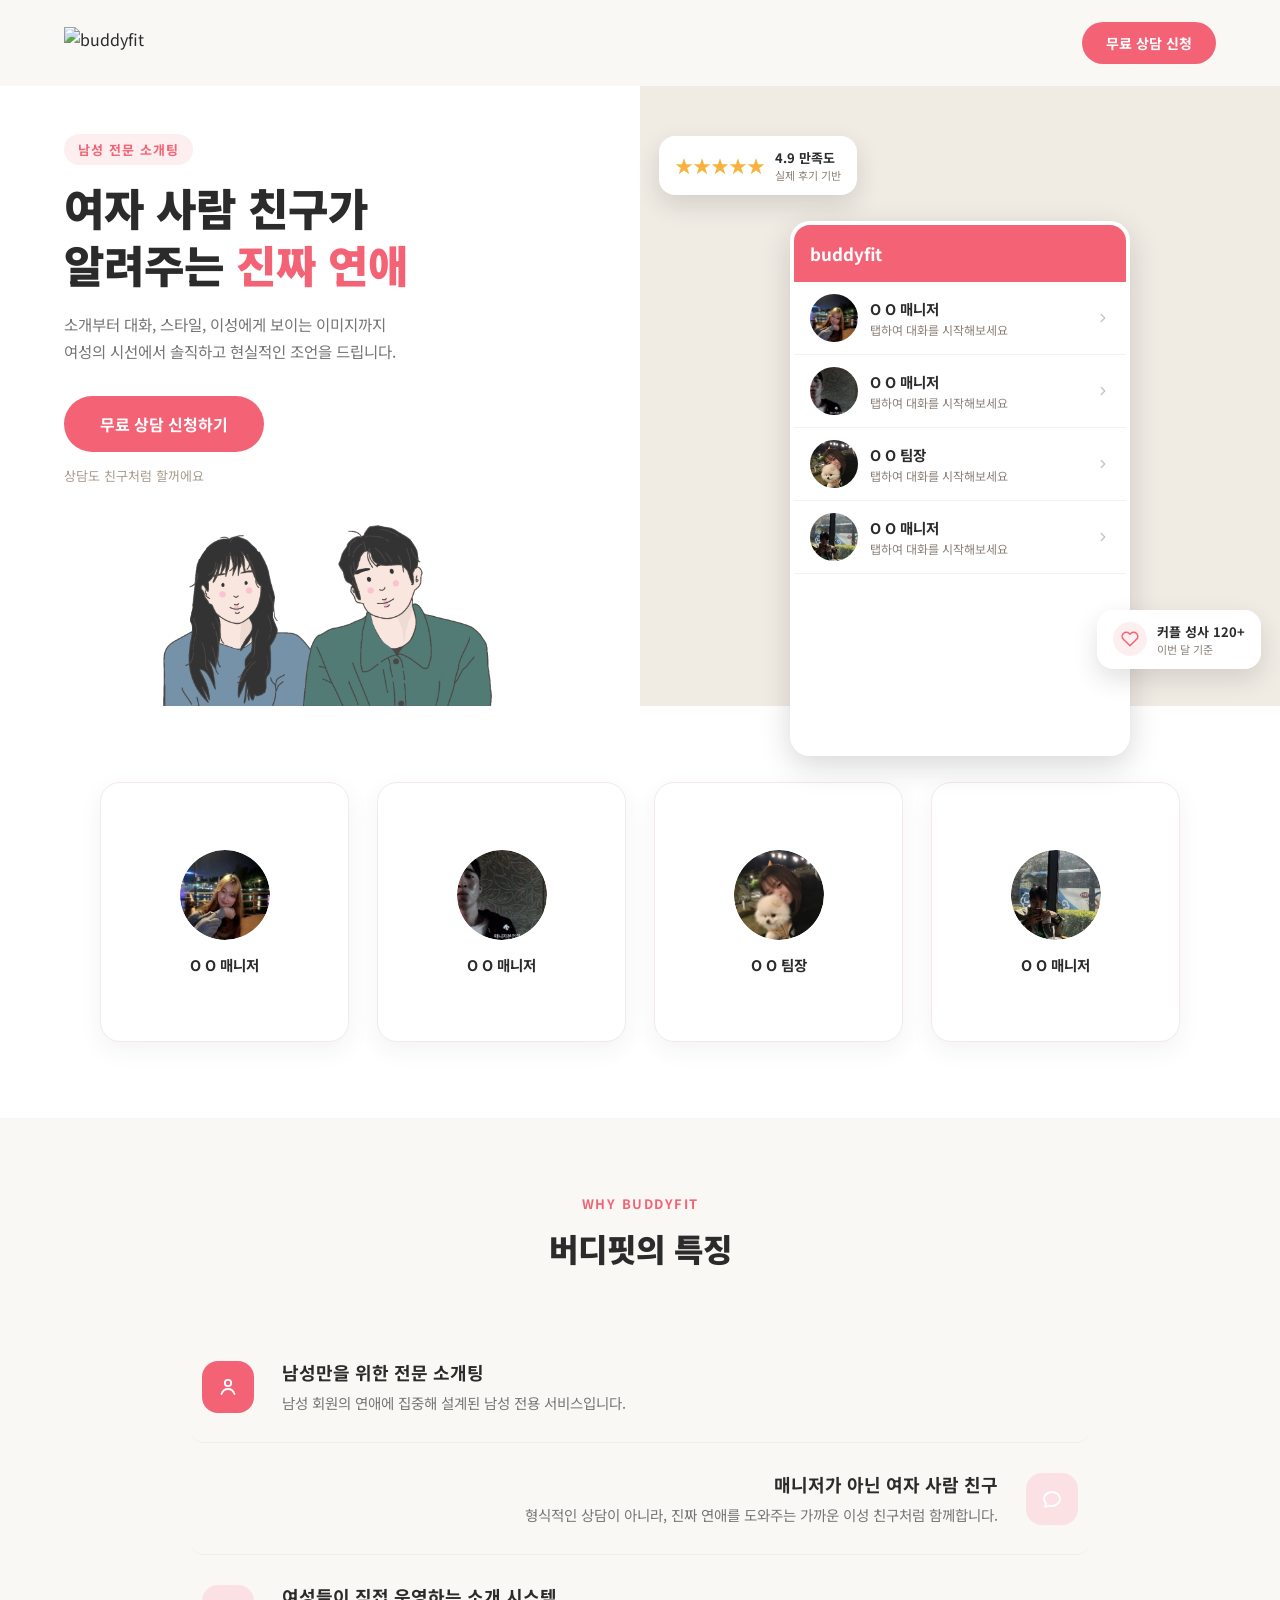
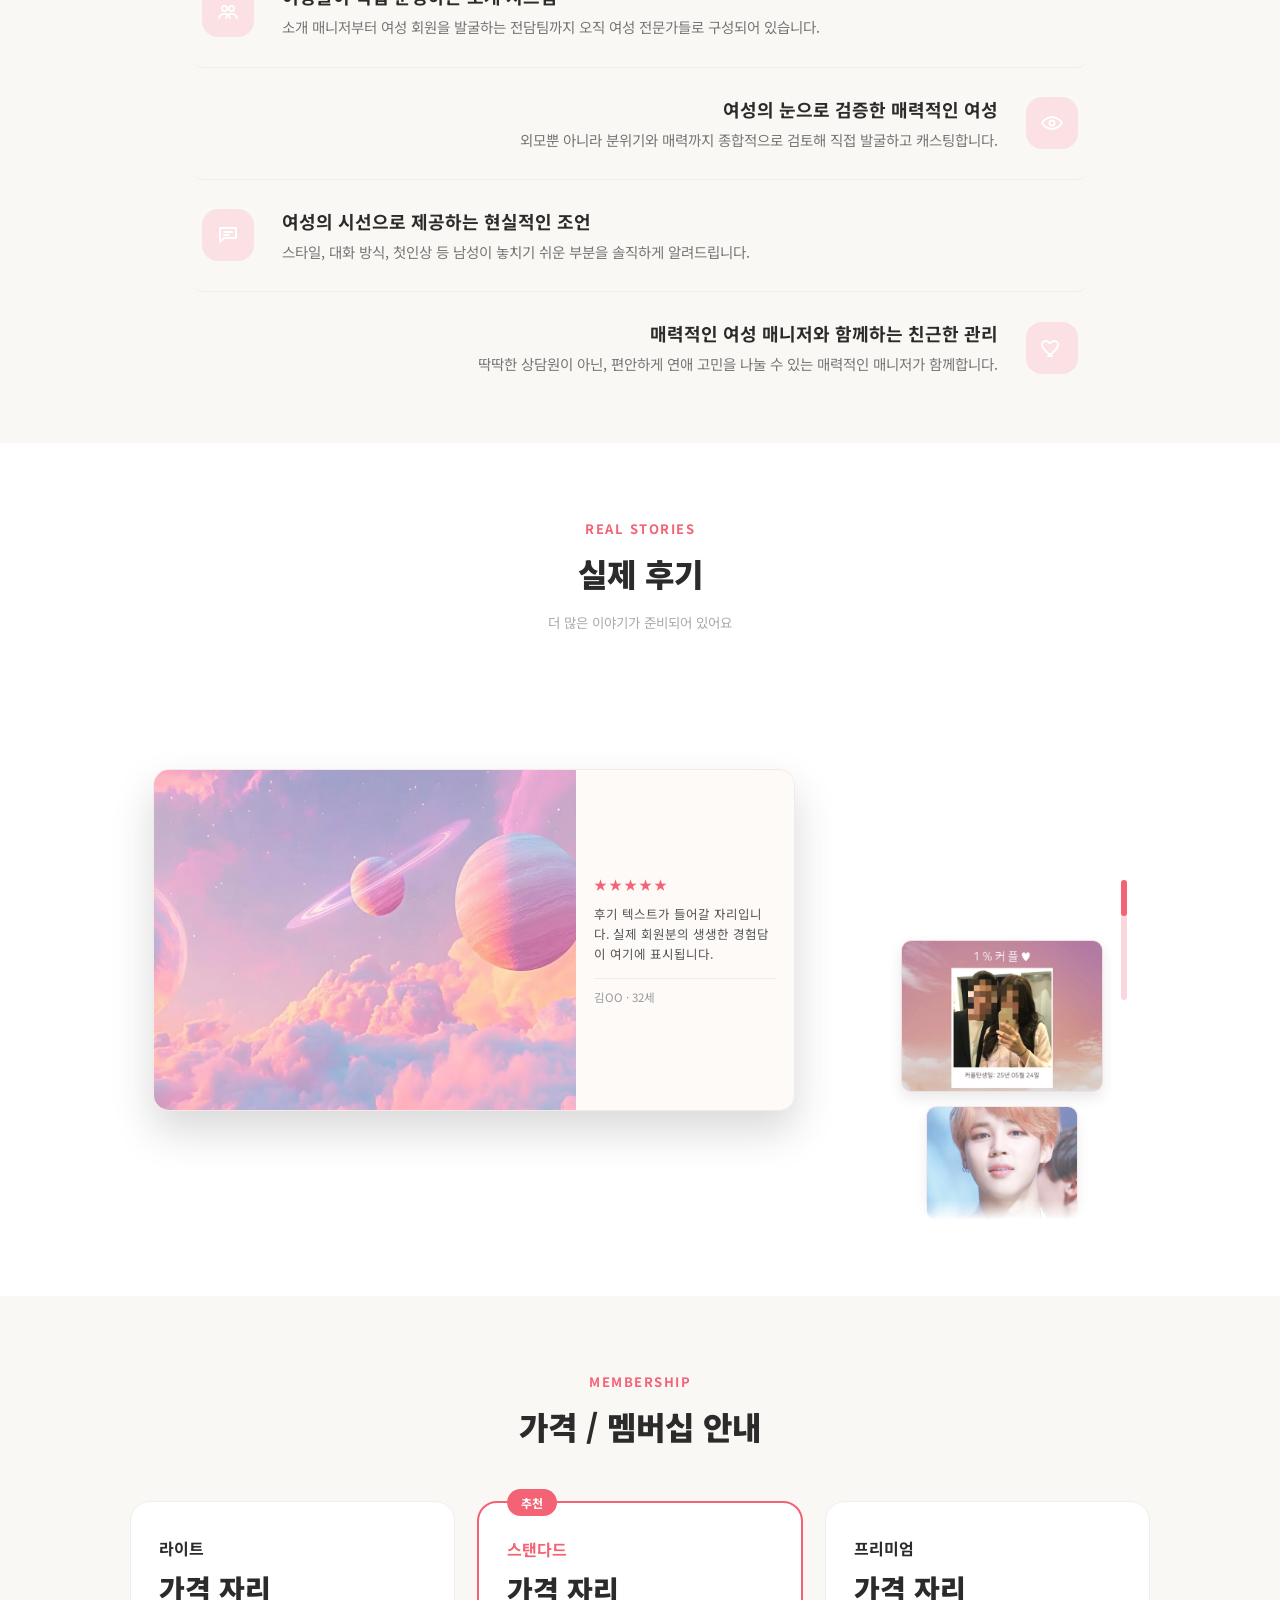
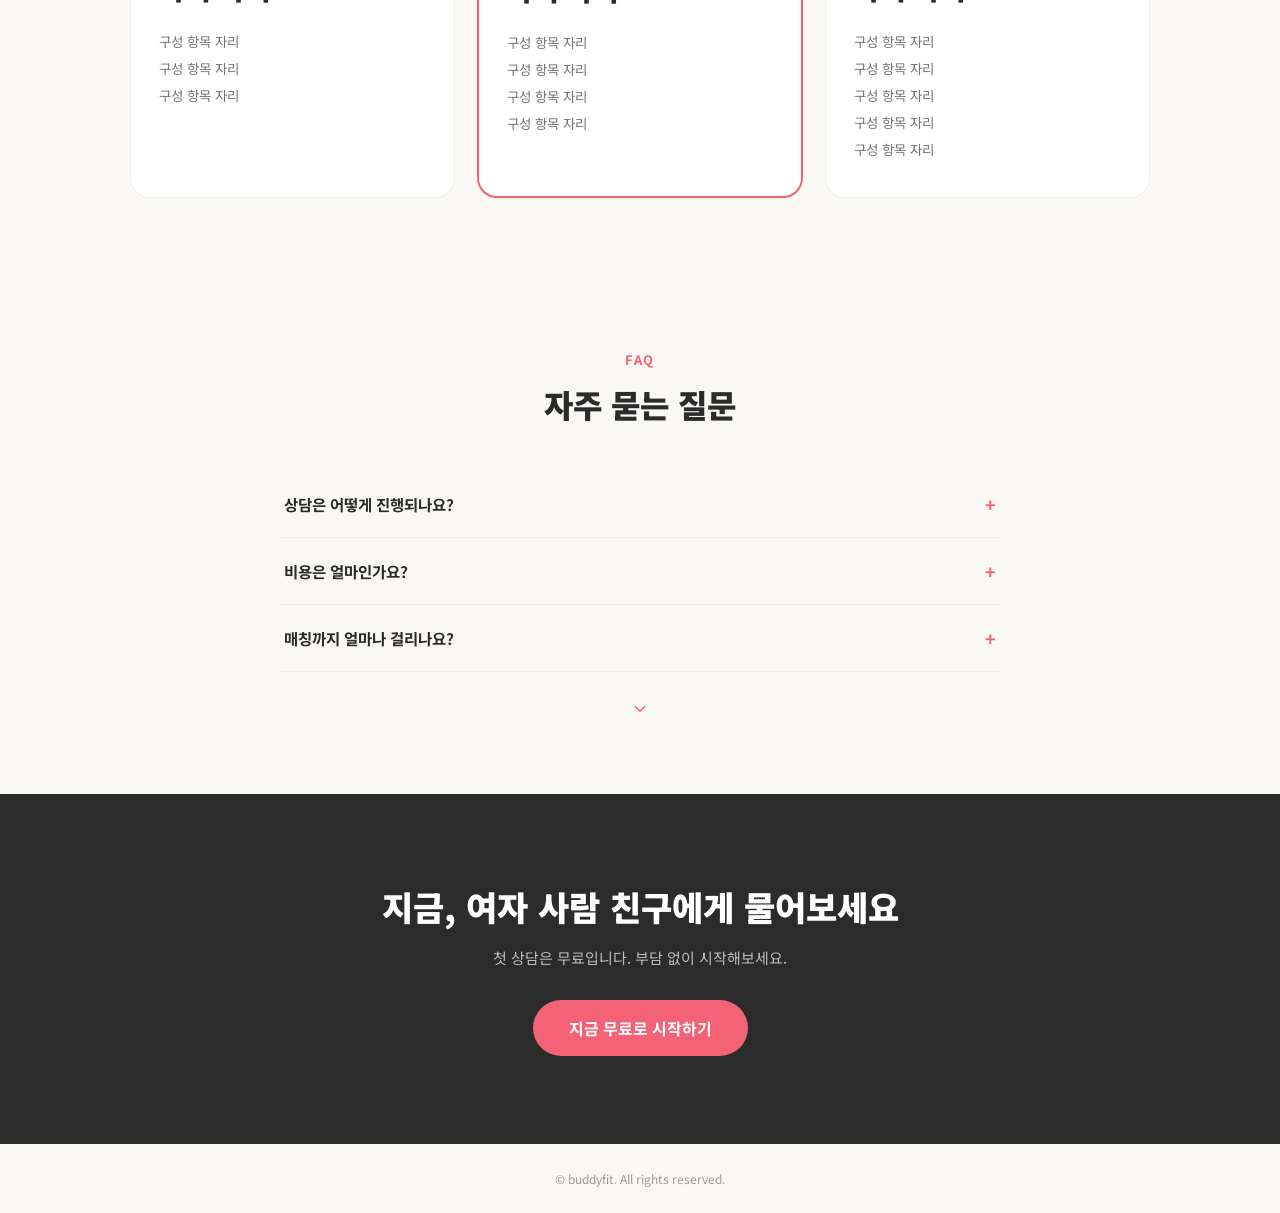
==== buddy.html @ dffe75af "Add files via upload" ====
<!DOCTYPE html>
<html lang="ko">
<head>
<meta charset="UTF-8">
<meta name="viewport" content="width=device-width, initial-scale=1">
<title>buddyfit</title>
  <script type="module" crossorigin>(function(){const H=document.createElement("link").relList;if(H&&H.supports&&H.supports("modulepreload"))return;for(const S of document.querySelectorAll('link[rel="modulepreload"]'))g(S);new MutationObserver(S=>{for(const x of S)if(x.type==="childList")for(const Y of x.addedNodes)Y.tagName==="LINK"&&Y.rel==="modulepreload"&&g(Y)}).observe(document,{childList:!0,subtree:!0});function U(S){const x={};return S.integrity&&(x.integrity=S.integrity),S.referrerPolicy&&(x.referrerPolicy=S.referrerPolicy),S.crossOrigin==="use-credentials"?x.credentials="include":S.crossOrigin==="anonymous"?x.credentials="omit":x.credentials="same-origin",x}function g(S){if(S.ep)return;S.ep=!0;const x=U(S);fetch(S.href,x)}})();function YC(Q){return Q&&Q.__esModule&&Object.prototype.hasOwnProperty.call(Q,"default")?Q.default:Q}var nc={exports:{}},re={};/**
 * @license React
 * react-jsx-runtime.production.js
 *
 * Copyright (c) Meta Platforms, Inc. and affiliates.
 *
 * This source code is licensed under the MIT license found in the
 * LICENSE file in the root directory of this source tree.
 */var EC;function gE(){if(EC)return re;EC=1;var Q=Symbol.for("react.transitional.element"),H=Symbol.for("react.fragment");function U(g,S,x){var Y=null;if(x!==void 0&&(Y=""+x),S.key!==void 0&&(Y=""+S.key),"key"in S){x={};for(var X in S)X!=="key"&&(x[X]=S[X])}else x=S;return S=x.ref,{$$typeof:Q,type:g,key:Y,ref:S!==void 0?S:null,props:x}}return re.Fragment=H,re.jsx=U,re.jsxs=U,re}var oC;function BE(){return oC||(oC=1,nc.exports=gE()),nc.exports}var f=BE(),ic={exports:{}},z={};/**
 * @license React
 * react.production.js
 *
 * Copyright (c) Meta Platforms, Inc. and affiliates.
 *
 * This source code is licensed under the MIT license found in the
 * LICENSE file in the root directory of this source tree.
 */var IC;function CE(){if(IC)return z;IC=1;var Q=Symbol.for("react.transitional.element"),H=Symbol.for("react.portal"),U=Symbol.for("react.fragment"),g=Symbol.for("react.strict_mode"),S=Symbol.for("react.profiler"),x=Symbol.for("react.consumer"),Y=Symbol.for("react.context"),X=Symbol.for("react.forward_ref"),w=Symbol.for("react.suspense"),y=Symbol.for("react.memo"),G=Symbol.for("react.lazy"),V=Symbol.for("react.activity"),aA=Symbol.iterator;function yA(C){return C===null||typeof C!="object"?null:(C=aA&&C[aA]||C["@@iterator"],typeof C=="function"?C:null)}var hA={isMounted:function(){return!1},enqueueForceUpdate:function(){},enqueueReplaceState:function(){},enqueueSetState:function(){}},IA=Object.assign,ZA={};function YA(C,D,K){this.props=C,this.context=D,this.refs=ZA,this.updater=K||hA}YA.prototype.isReactComponent={},YA.prototype.setState=function(C,D){if(typeof C!="object"&&typeof C!="function"&&C!=null)throw Error("takes an object of state variables to update or a function which returns an object of state variables.");this.updater.enqueueSetState(this,C,D,"setState")},YA.prototype.forceUpdate=function(C){this.updater.enqueueForceUpdate(this,C,"forceUpdate")};function tl(){}tl.prototype=YA.prototype;function SA(C,D,K){this.props=C,this.context=D,this.refs=ZA,this.updater=K||hA}var VA=SA.prototype=new tl;VA.constructor=SA,IA(VA,YA.prototype),VA.isPureReactComponent=!0;var zA=Array.isArray;function FA(){}var k={H:null,A:null,T:null,S:null},TA=Object.prototype.hasOwnProperty;function sl(C,D,K){var m=K.ref;return{$$typeof:Q,type:C,key:D,ref:m!==void 0?m:null,props:K}}function _l(C,D){return sl(C.type,D,C.props)}function Ql(C){return typeof C=="object"&&C!==null&&C.$$typeof===Q}function WA(C){var D={"=":"=0",":":"=2"};return"$"+C.replace(/[=:]/g,function(K){return D[K]})}var Vl=/\/+/g;function q(C,D){return typeof C=="object"&&C!==null&&C.key!=null?WA(""+C.key):D.toString(36)}function J(C){switch(C.status){case"fulfilled":return C.value;case"rejected":throw C.reason;default:switch(typeof C.status=="string"?C.then(FA,FA):(C.status="pending",C.then(function(D){C.status==="pending"&&(C.status="fulfilled",C.value=D)},function(D){C.status==="pending"&&(C.status="rejected",C.reason=D)})),C.status){case"fulfilled":return C.value;case"rejected":throw C.reason}}throw C}function d(C,D,K,m,T){var P=typeof C;(P==="undefined"||P==="boolean")&&(C=null);var cA=!1;if(C===null)cA=!0;else switch(P){case"bigint":case"string":case"number":cA=!0;break;case"object":switch(C.$$typeof){case Q:case H:cA=!0;break;case G:return cA=C._init,d(cA(C._payload),D,K,m,T)}}if(cA)return T=T(C),cA=m===""?"."+q(C,0):m,zA(T)?(K="",cA!=null&&(K=cA.replace(Vl,"$&/")+"/"),d(T,D,K,"",function(ja){return ja})):T!=null&&(Ql(T)&&(T=_l(T,K+(T.key==null||C&&C.key===T.key?"":(""+T.key).replace(Vl,"$&/")+"/")+cA)),D.push(T)),1;cA=0;var MA=m===""?".":m+":";if(zA(C))for(var DA=0;DA<C.length;DA++)m=C[DA],P=MA+q(m,DA),cA+=d(m,D,K,P,T);else if(DA=yA(C),typeof DA=="function")for(C=DA.call(C),DA=0;!(m=C.next()).done;)m=m.value,P=MA+q(m,DA++),cA+=d(m,D,K,P,T);else if(P==="object"){if(typeof C.then=="function")return d(J(C),D,K,m,T);throw D=String(C),Error("Objects are not valid as a React child (found: "+(D==="[object Object]"?"object with keys {"+Object.keys(C).join(", ")+"}":D)+"). If you meant to render a collection of children, use an array instead.")}return cA}function j(C,D,K){if(C==null)return C;var m=[],T=0;return d(C,m,"","",function(P){return D.call(K,P,T++)}),m}function p(C){if(C._status===-1){var D=C._result;D=D(),D.then(function(K){(C._status===0||C._status===-1)&&(C._status=1,C._result=K)},function(K){(C._status===0||C._status===-1)&&(C._status=2,C._result=K)}),C._status===-1&&(C._status=0,C._result=D)}if(C._status===1)return C._result.default;throw C._result}var Z=typeof reportError=="function"?reportError:function(C){if(typeof window=="object"&&typeof window.ErrorEvent=="function"){var D=new window.ErrorEvent("error",{bubbles:!0,cancelable:!0,message:typeof C=="object"&&C!==null&&typeof C.message=="string"?String(C.message):String(C),error:C});if(!window.dispatchEvent(D))return}else if(typeof process=="object"&&typeof process.emit=="function"){process.emit("uncaughtException",C);return}console.error(C)},eA={map:j,forEach:function(C,D,K){j(C,function(){D.apply(this,arguments)},K)},count:function(C){var D=0;return j(C,function(){D++}),D},toArray:function(C){return j(C,function(D){return D})||[]},only:function(C){if(!Ql(C))throw Error("React.Children.only expected to receive a single React element child.");return C}};return z.Activity=V,z.Children=eA,z.Component=YA,z.Fragment=U,z.Profiler=S,z.PureComponent=SA,z.StrictMode=g,z.Suspense=w,z.__CLIENT_INTERNALS_DO_NOT_USE_OR_WARN_USERS_THEY_CANNOT_UPGRADE=k,z.__COMPILER_RUNTIME={__proto__:null,c:function(C){return k.H.useMemoCache(C)}},z.cache=function(C){return function(){return C.apply(null,arguments)}},z.cacheSignal=function(){return null},z.cloneElement=function(C,D,K){if(C==null)throw Error("The argument must be a React element, but you passed "+C+".");var m=IA({},C.props),T=C.key;if(D!=null)for(P in D.key!==void 0&&(T=""+D.key),D)!TA.call(D,P)||P==="key"||P==="__self"||P==="__source"||P==="ref"&&D.ref===void 0||(m[P]=D[P]);var P=arguments.length-2;if(P===1)m.children=K;else if(1<P){for(var cA=Array(P),MA=0;MA<P;MA++)cA[MA]=arguments[MA+2];m.children=cA}return sl(C.type,T,m)},z.createContext=function(C){return C={$$typeof:Y,_currentValue:C,_currentValue2:C,_threadCount:0,Provider:null,Consumer:null},C.Provider=C,C.Consumer={$$typeof:x,_context:C},C},z.createElement=function(C,D,K){var m,T={},P=null;if(D!=null)for(m in D.key!==void 0&&(P=""+D.key),D)TA.call(D,m)&&m!=="key"&&m!=="__self"&&m!=="__source"&&(T[m]=D[m]);var cA=arguments.length-2;if(cA===1)T.children=K;else if(1<cA){for(var MA=Array(cA),DA=0;DA<cA;DA++)MA[DA]=arguments[DA+2];T.children=MA}if(C&&C.defaultProps)for(m in cA=C.defaultProps,cA)T[m]===void 0&&(T[m]=cA[m]);return sl(C,P,T)},z.createRef=function(){return{current:null}},z.forwardRef=function(C){return{$$typeof:X,render:C}},z.isValidElement=Ql,z.lazy=function(C){return{$$typeof:G,_payload:{_status:-1,_result:C},_init:p}},z.memo=function(C,D){return{$$typeof:y,type:C,compare:D===void 0?null:D}},z.startTransition=function(C){var D=k.T,K={};k.T=K;try{var m=C(),T=k.S;T!==null&&T(K,m),typeof m=="object"&&m!==null&&typeof m.then=="function"&&m.then(FA,Z)}catch(P){Z(P)}finally{D!==null&&K.types!==null&&(D.types=K.types),k.T=D}},z.unstable_useCacheRefresh=function(){return k.H.useCacheRefresh()},z.use=function(C){return k.H.use(C)},z.useActionState=function(C,D,K){return k.H.useActionState(C,D,K)},z.useCallback=function(C,D){return k.H.useCallback(C,D)},z.useContext=function(C){return k.H.useContext(C)},z.useDebugValue=function(){},z.useDeferredValue=function(C,D){return k.H.useDeferredValue(C,D)},z.useEffect=function(C,D){return k.H.useEffect(C,D)},z.useEffectEvent=function(C){return k.H.useEffectEvent(C)},z.useId=function(){return k.H.useId()},z.useImperativeHandle=function(C,D,K){return k.H.useImperativeHandle(C,D,K)},z.useInsertionEffect=function(C,D){return k.H.useInsertionEffect(C,D)},z.useLayoutEffect=function(C,D){return k.H.useLayoutEffect(C,D)},z.useMemo=function(C,D){return k.H.useMemo(C,D)},z.useOptimistic=function(C,D){return k.H.useOptimistic(C,D)},z.useReducer=function(C,D,K){return k.H.useReducer(C,D,K)},z.useRef=function(C){return k.H.useRef(C)},z.useState=function(C){return k.H.useState(C)},z.useSyncExternalStore=function(C,D,K){return k.H.useSyncExternalStore(C,D,K)},z.useTransition=function(){return k.H.useTransition()},z.version="19.2.8",z}var dC;function Cc(){return dC||(dC=1,ic.exports=CE()),ic.exports}var M=Cc();const sE=YC(M);var cc={exports:{}},ye={},fc={exports:{}},gc={};/**
 * @license React
 * scheduler.production.js
 *
 * Copyright (c) Meta Platforms, Inc. and affiliates.
 *
 * This source code is licensed under the MIT license found in the
 * LICENSE file in the root directory of this source tree.
 */var hC;function QE(){return hC||(hC=1,(function(Q){function H(d,j){var p=d.length;d.push(j);A:for(;0<p;){var Z=p-1>>>1,eA=d[Z];if(0<S(eA,j))d[Z]=j,d[p]=eA,p=Z;else break A}}function U(d){return d.length===0?null:d[0]}function g(d){if(d.length===0)return null;var j=d[0],p=d.pop();if(p!==j){d[0]=p;A:for(var Z=0,eA=d.length,C=eA>>>1;Z<C;){var D=2*(Z+1)-1,K=d[D],m=D+1,T=d[m];if(0>S(K,p))m<eA&&0>S(T,K)?(d[Z]=T,d[m]=p,Z=m):(d[Z]=K,d[D]=p,Z=D);else if(m<eA&&0>S(T,p))d[Z]=T,d[m]=p,Z=m;else break A}}return j}function S(d,j){var p=d.sortIndex-j.sortIndex;return p!==0?p:d.id-j.id}if(Q.unstable_now=void 0,typeof performance=="object"&&typeof performance.now=="function"){var x=performance;Q.unstable_now=function(){return x.now()}}else{var Y=Date,X=Y.now();Q.unstable_now=function(){return Y.now()-X}}var w=[],y=[],G=1,V=null,aA=3,yA=!1,hA=!1,IA=!1,ZA=!1,YA=typeof setTimeout=="function"?setTimeout:null,tl=typeof clearTimeout=="function"?clearTimeout:null,SA=typeof setImmediate<"u"?setImmediate:null;function VA(d){for(var j=U(y);j!==null;){if(j.callback===null)g(y);else if(j.startTime<=d)g(y),j.sortIndex=j.expirationTime,H(w,j);else break;j=U(y)}}function zA(d){if(IA=!1,VA(d),!hA)if(U(w)!==null)hA=!0,FA||(FA=!0,WA());else{var j=U(y);j!==null&&J(zA,j.startTime-d)}}var FA=!1,k=-1,TA=5,sl=-1;function _l(){return ZA?!0:!(Q.unstable_now()-sl<TA)}function Ql(){if(ZA=!1,FA){var d=Q.unstable_now();sl=d;var j=!0;try{A:{hA=!1,IA&&(IA=!1,tl(k),k=-1),yA=!0;var p=aA;try{l:{for(VA(d),V=U(w);V!==null&&!(V.expirationTime>d&&_l());){var Z=V.callback;if(typeof Z=="function"){V.callback=null,aA=V.priorityLevel;var eA=Z(V.expirationTime<=d);if(d=Q.unstable_now(),typeof eA=="function"){V.callback=eA,VA(d),j=!0;break l}V===U(w)&&g(w),VA(d)}else g(w);V=U(w)}if(V!==null)j=!0;else{var C=U(y);C!==null&&J(zA,C.startTime-d),j=!1}}break A}finally{V=null,aA=p,yA=!1}j=void 0}}finally{j?WA():FA=!1}}}var WA;if(typeof SA=="function")WA=function(){SA(Ql)};else if(typeof MessageChannel<"u"){var Vl=new MessageChannel,q=Vl.port2;Vl.port1.onmessage=Ql,WA=function(){q.postMessage(null)}}else WA=function(){YA(Ql,0)};function J(d,j){k=YA(function(){d(Q.unstable_now())},j)}Q.unstable_IdlePriority=5,Q.unstable_ImmediatePriority=1,Q.unstable_LowPriority=4,Q.unstable_NormalPriority=3,Q.unstable_Profiling=null,Q.unstable_UserBlockingPriority=2,Q.unstable_cancelCallback=function(d){d.callback=null},Q.unstable_forceFrameRate=function(d){0>d||125<d?console.error("forceFrameRate takes a positive int between 0 and 125, forcing frame rates higher than 125 fps is not supported"):TA=0<d?Math.floor(1e3/d):5},Q.unstable_getCurrentPriorityLevel=function(){return aA},Q.unstable_next=function(d){switch(aA){case 1:case 2:case 3:var j=3;break;default:j=aA}var p=aA;aA=j;try{return d()}finally{aA=p}},Q.unstable_requestPaint=function(){ZA=!0},Q.unstable_runWithPriority=function(d,j){switch(d){case 1:case 2:case 3:case 4:case 5:break;default:d=3}var p=aA;aA=d;try{return j()}finally{aA=p}},Q.unstable_scheduleCallback=function(d,j,p){var Z=Q.unstable_now();switch(typeof p=="object"&&p!==null?(p=p.delay,p=typeof p=="number"&&0<p?Z+p:Z):p=Z,d){case 1:var eA=-1;break;case 2:eA=250;break;case 5:eA=1073741823;break;case 4:eA=1e4;break;default:eA=5e3}return eA=p+eA,d={id:G++,callback:j,priorityLevel:d,startTime:p,expirationTime:eA,sortIndex:-1},p>Z?(d.sortIndex=p,H(y,d),U(w)===null&&d===U(y)&&(IA?(tl(k),k=-1):IA=!0,J(zA,p-Z))):(d.sortIndex=eA,H(w,d),hA||yA||(hA=!0,FA||(FA=!0,WA()))),d},Q.unstable_shouldYield=_l,Q.unstable_wrapCallback=function(d){var j=aA;return function(){var p=aA;aA=j;try{return d.apply(this,arguments)}finally{aA=p}}}})(gc)),gc}var vC;function EE(){return vC||(vC=1,fc.exports=QE()),fc.exports}var Bc={exports:{}},LA={};/**
 * @license React
 * react-dom.production.js
 *
 * Copyright (c) Meta Platforms, Inc. and affiliates.
 *
 * This source code is licensed under the MIT license found in the
 * LICENSE file in the root directory of this source tree.
 */var rC;function oE(){if(rC)return LA;rC=1;var Q=Cc();function H(w){var y="https://react.dev/errors/"+w;if(1<arguments.length){y+="?args[]="+encodeURIComponent(arguments[1]);for(var G=2;G<arguments.length;G++)y+="&args[]="+encodeURIComponent(arguments[G])}return"Minified React error #"+w+"; visit "+y+" for the full message or use the non-minified dev environment for full errors and additional helpful warnings."}function U(){}var g={d:{f:U,r:function(){throw Error(H(522))},D:U,C:U,L:U,m:U,X:U,S:U,M:U},p:0,findDOMNode:null},S=Symbol.for("react.portal");function x(w,y,G){var V=3<arguments.length&&arguments[3]!==void 0?arguments[3]:null;return{$$typeof:S,key:V==null?null:""+V,children:w,containerInfo:y,implementation:G}}var Y=Q.__CLIENT_INTERNALS_DO_NOT_USE_OR_WARN_USERS_THEY_CANNOT_UPGRADE;function X(w,y){if(w==="font")return"";if(typeof y=="string")return y==="use-credentials"?y:""}return LA.__DOM_INTERNALS_DO_NOT_USE_OR_WARN_USERS_THEY_CANNOT_UPGRADE=g,LA.createPortal=function(w,y){var G=2<arguments.length&&arguments[2]!==void 0?arguments[2]:null;if(!y||y.nodeType!==1&&y.nodeType!==9&&y.nodeType!==11)throw Error(H(299));return x(w,y,null,G)},LA.flushSync=function(w){var y=Y.T,G=g.p;try{if(Y.T=null,g.p=2,w)return w()}finally{Y.T=y,g.p=G,g.d.f()}},LA.preconnect=function(w,y){typeof w=="string"&&(y?(y=y.crossOrigin,y=typeof y=="string"?y==="use-credentials"?y:"":void 0):y=null,g.d.C(w,y))},LA.prefetchDNS=function(w){typeof w=="string"&&g.d.D(w)},LA.preinit=function(w,y){if(typeof w=="string"&&y&&typeof y.as=="string"){var G=y.as,V=X(G,y.crossOrigin),aA=typeof y.integrity=="string"?y.integrity:void 0,yA=typeof y.fetchPriority=="string"?y.fetchPriority:void 0;G==="style"?g.d.S(w,typeof y.precedence=="string"?y.precedence:void 0,{crossOrigin:V,integrity:aA,fetchPriority:yA}):G==="script"&&g.d.X(w,{crossOrigin:V,integrity:aA,fetchPriority:yA,nonce:typeof y.nonce=="string"?y.nonce:void 0})}},LA.preinitModule=function(w,y){if(typeof w=="string")if(typeof y=="object"&&y!==null){if(y.as==null||y.as==="script"){var G=X(y.as,y.crossOrigin);g.d.M(w,{crossOrigin:G,integrity:typeof y.integrity=="string"?y.integrity:void 0,nonce:typeof y.nonce=="string"?y.nonce:void 0})}}else y==null&&g.d.M(w)},LA.preload=function(w,y){if(typeof w=="string"&&typeof y=="object"&&y!==null&&typeof y.as=="string"){var G=y.as,V=X(G,y.crossOrigin);g.d.L(w,G,{crossOrigin:V,integrity:typeof y.integrity=="string"?y.integrity:void 0,nonce:typeof y.nonce=="string"?y.nonce:void 0,type:typeof y.type=="string"?y.type:void 0,fetchPriority:typeof y.fetchPriority=="string"?y.fetchPriority:void 0,referrerPolicy:typeof y.referrerPolicy=="string"?y.referrerPolicy:void 0,imageSrcSet:typeof y.imageSrcSet=="string"?y.imageSrcSet:void 0,imageSizes:typeof y.imageSizes=="string"?y.imageSizes:void 0,media:typeof y.media=="string"?y.media:void 0})}},LA.preloadModule=function(w,y){if(typeof w=="string")if(y){var G=X(y.as,y.crossOrigin);g.d.m(w,{as:typeof y.as=="string"&&y.as!=="script"?y.as:void 0,crossOrigin:G,integrity:typeof y.integrity=="string"?y.integrity:void 0})}else g.d.m(w)},LA.requestFormReset=function(w){g.d.r(w)},LA.unstable_batchedUpdates=function(w,y){return w(y)},LA.useFormState=function(w,y,G){return Y.H.useFormState(w,y,G)},LA.useFormStatus=function(){return Y.H.useHostTransitionStatus()},LA.version="19.2.8",LA}var yC;function IE(){if(yC)return Bc.exports;yC=1;function Q(){if(!(typeof __REACT_DEVTOOLS_GLOBAL_HOOK__>"u"||typeof __REACT_DEVTOOLS_GLOBAL_HOOK__.checkDCE!="function"))try{__REACT_DEVTOOLS_GLOBAL_HOOK__.checkDCE(Q)}catch(H){console.error(H)}}return Q(),Bc.exports=oE(),Bc.exports}/**
 * @license React
 * react-dom-client.production.js
 *
 * Copyright (c) Meta Platforms, Inc. and affiliates.
 *
 * This source code is licensed under the MIT license found in the
 * LICENSE file in the root directory of this source tree.
 */var DC;function dE(){if(DC)return ye;DC=1;var Q=EE(),H=Cc(),U=IE();function g(A){var l="https://react.dev/errors/"+A;if(1<arguments.length){l+="?args[]="+encodeURIComponent(arguments[1]);for(var t=2;t<arguments.length;t++)l+="&args[]="+encodeURIComponent(arguments[t])}return"Minified React error #"+A+"; visit "+l+" for the full message or use the non-minified dev environment for full errors and additional helpful warnings."}function S(A){return!(!A||A.nodeType!==1&&A.nodeType!==9&&A.nodeType!==11)}function x(A){var l=A,t=A;if(A.alternate)for(;l.return;)l=l.return;else{A=l;do l=A,(l.flags&4098)!==0&&(t=l.return),A=l.return;while(A)}return l.tag===3?t:null}function Y(A){if(A.tag===13){var l=A.memoizedState;if(l===null&&(A=A.alternate,A!==null&&(l=A.memoizedState)),l!==null)return l.dehydrated}return null}function X(A){if(A.tag===31){var l=A.memoizedState;if(l===null&&(A=A.alternate,A!==null&&(l=A.memoizedState)),l!==null)return l.dehydrated}return null}function w(A){if(x(A)!==A)throw Error(g(188))}function y(A){var l=A.alternate;if(!l){if(l=x(A),l===null)throw Error(g(188));return l!==A?null:A}for(var t=A,a=l;;){var e=t.return;if(e===null)break;var u=e.alternate;if(u===null){if(a=e.return,a!==null){t=a;continue}break}if(e.child===u.child){for(u=e.child;u;){if(u===t)return w(e),A;if(u===a)return w(e),l;u=u.sibling}throw Error(g(188))}if(t.return!==a.return)t=e,a=u;else{for(var n=!1,i=e.child;i;){if(i===t){n=!0,t=e,a=u;break}if(i===a){n=!0,a=e,t=u;break}i=i.sibling}if(!n){for(i=u.child;i;){if(i===t){n=!0,t=u,a=e;break}if(i===a){n=!0,a=u,t=e;break}i=i.sibling}if(!n)throw Error(g(189))}}if(t.alternate!==a)throw Error(g(190))}if(t.tag!==3)throw Error(g(188));return t.stateNode.current===t?A:l}function G(A){var l=A.tag;if(l===5||l===26||l===27||l===6)return A;for(A=A.child;A!==null;){if(l=G(A),l!==null)return l;A=A.sibling}return null}var V=Object.assign,aA=Symbol.for("react.element"),yA=Symbol.for("react.transitional.element"),hA=Symbol.for("react.portal"),IA=Symbol.for("react.fragment"),ZA=Symbol.for("react.strict_mode"),YA=Symbol.for("react.profiler"),tl=Symbol.for("react.consumer"),SA=Symbol.for("react.context"),VA=Symbol.for("react.forward_ref"),zA=Symbol.for("react.suspense"),FA=Symbol.for("react.suspense_list"),k=Symbol.for("react.memo"),TA=Symbol.for("react.lazy"),sl=Symbol.for("react.activity"),_l=Symbol.for("react.memo_cache_sentinel"),Ql=Symbol.iterator;function WA(A){return A===null||typeof A!="object"?null:(A=Ql&&A[Ql]||A["@@iterator"],typeof A=="function"?A:null)}var Vl=Symbol.for("react.client.reference");function q(A){if(A==null)return null;if(typeof A=="function")return A.$$typeof===Vl?null:A.displayName||A.name||null;if(typeof A=="string")return A;switch(A){case IA:return"Fragment";case YA:return"Profiler";case ZA:return"StrictMode";case zA:return"Suspense";case FA:return"SuspenseList";case sl:return"Activity"}if(typeof A=="object")switch(A.$$typeof){case hA:return"Portal";case SA:return A.displayName||"Context";case tl:return(A._context.displayName||"Context")+".Consumer";case VA:var l=A.render;return A=A.displayName,A||(A=l.displayName||l.name||"",A=A!==""?"ForwardRef("+A+")":"ForwardRef"),A;case k:return l=A.displayName||null,l!==null?l:q(A.type)||"Memo";case TA:l=A._payload,A=A._init;try{return q(A(l))}catch{}}return null}var J=Array.isArray,d=H.__CLIENT_INTERNALS_DO_NOT_USE_OR_WARN_USERS_THEY_CANNOT_UPGRADE,j=U.__DOM_INTERNALS_DO_NOT_USE_OR_WARN_USERS_THEY_CANNOT_UPGRADE,p={pending:!1,data:null,method:null,action:null},Z=[],eA=-1;function C(A){return{current:A}}function D(A){0>eA||(A.current=Z[eA],Z[eA]=null,eA--)}function K(A,l){eA++,Z[eA]=A.current,A.current=l}var m=C(null),T=C(null),P=C(null),cA=C(null);function MA(A,l){switch(K(P,l),K(T,A),K(m,null),l.nodeType){case 9:case 11:A=(A=l.documentElement)&&(A=A.namespaceURI)?OB(A):0;break;default:if(A=l.tagName,l=l.namespaceURI)l=OB(l),A=NB(l,A);else switch(A){case"svg":A=1;break;case"math":A=2;break;default:A=0}}D(m),K(m,A)}function DA(){D(m),D(T),D(P)}function ja(A){A.memoizedState!==null&&K(cA,A);var l=m.current,t=NB(l,A.type);l!==t&&(K(T,A),K(m,t))}function De(A){T.current===A&&(D(m),D(T)),cA.current===A&&(D(cA),Ie._currentValue=p)}var Gu,sc;function Ht(A){if(Gu===void 0)try{throw Error()}catch(t){var l=t.stack.trim().match(/\n( *(at )?)/);Gu=l&&l[1]||"",sc=-1<t.stack.indexOf(`
    at`)?" (<anonymous>)":-1<t.stack.indexOf("@")?"@unknown:0:0":""}return`
`+Gu+A+sc}var zu=!1;function Tu(A,l){if(!A||zu)return"";zu=!0;var t=Error.prepareStackTrace;Error.prepareStackTrace=void 0;try{var a={DetermineComponentFrameRoot:function(){try{if(l){var R=function(){throw Error()};if(Object.defineProperty(R.prototype,"props",{set:function(){throw Error()}}),typeof Reflect=="object"&&Reflect.construct){try{Reflect.construct(R,[])}catch(h){var I=h}Reflect.construct(A,[],R)}else{try{R.call()}catch(h){I=h}A.call(R.prototype)}}else{try{throw Error()}catch(h){I=h}(R=A())&&typeof R.catch=="function"&&R.catch(function(){})}}catch(h){if(h&&I&&typeof h.stack=="string")return[h.stack,I.stack]}return[null,null]}};a.DetermineComponentFrameRoot.displayName="DetermineComponentFrameRoot";var e=Object.getOwnPropertyDescriptor(a.DetermineComponentFrameRoot,"name");e&&e.configurable&&Object.defineProperty(a.DetermineComponentFrameRoot,"name",{value:"DetermineComponentFrameRoot"});var u=a.DetermineComponentFrameRoot(),n=u[0],i=u[1];if(n&&i){var c=n.split(`
`),o=i.split(`
`);for(e=a=0;a<c.length&&!c[a].includes("DetermineComponentFrameRoot");)a++;for(;e<o.length&&!o[e].includes("DetermineComponentFrameRoot");)e++;if(a===c.length||e===o.length)for(a=c.length-1,e=o.length-1;1<=a&&0<=e&&c[a]!==o[e];)e--;for(;1<=a&&0<=e;a--,e--)if(c[a]!==o[e]){if(a!==1||e!==1)do if(a--,e--,0>e||c[a]!==o[e]){var v=`
`+c[a].replace(" at new "," at ");return A.displayName&&v.includes("<anonymous>")&&(v=v.replace("<anonymous>",A.displayName)),v}while(1<=a&&0<=e);break}}}finally{zu=!1,Error.prepareStackTrace=t}return(t=A?A.displayName||A.name:"")?Ht(t):""}function GC(A,l){switch(A.tag){case 26:case 27:case 5:return Ht(A.type);case 16:return Ht("Lazy");case 13:return A.child!==l&&l!==null?Ht("Suspense Fallback"):Ht("Suspense");case 19:return Ht("SuspenseList");case 0:case 15:return Tu(A.type,!1);case 11:return Tu(A.type.render,!1);case 1:return Tu(A.type,!0);case 31:return Ht("Activity");default:return""}}function Qc(A){try{var l="",t=null;do l+=GC(A,t),t=A,A=A.return;while(A);return l}catch(a){return`
Error generating stack: `+a.message+`
`+a.stack}}var Wu=Object.prototype.hasOwnProperty,Lu=Q.unstable_scheduleCallback,Mu=Q.unstable_cancelCallback,zC=Q.unstable_shouldYield,TC=Q.unstable_requestPaint,al=Q.unstable_now,WC=Q.unstable_getCurrentPriorityLevel,Ec=Q.unstable_ImmediatePriority,oc=Q.unstable_UserBlockingPriority,Re=Q.unstable_NormalPriority,LC=Q.unstable_LowPriority,Ic=Q.unstable_IdlePriority,MC=Q.log,qC=Q.unstable_setDisableYieldValue,Ua=null,el=null;function $l(A){if(typeof MC=="function"&&qC(A),el&&typeof el.setStrictMode=="function")try{el.setStrictMode(Ua,A)}catch{}}var ul=Math.clz32?Math.clz32:JC,ZC=Math.log,kC=Math.LN2;function JC(A){return A>>>=0,A===0?32:31-(ZC(A)/kC|0)|0}var He=256,Se=262144,we=4194304;function St(A){var l=A&42;if(l!==0)return l;switch(A&-A){case 1:return 1;case 2:return 2;case 4:return 4;case 8:return 8;case 16:return 16;case 32:return 32;case 64:return 64;case 128:return 128;case 256:case 512:case 1024:case 2048:case 4096:case 8192:case 16384:case 32768:case 65536:case 131072:return A&261888;case 262144:case 524288:case 1048576:case 2097152:return A&3932160;case 4194304:case 8388608:case 16777216:case 33554432:return A&62914560;case 67108864:return 67108864;case 134217728:return 134217728;case 268435456:return 268435456;case 536870912:return 536870912;case 1073741824:return 0;default:return A}}function je(A,l,t){var a=A.pendingLanes;if(a===0)return 0;var e=0,u=A.suspendedLanes,n=A.pingedLanes;A=A.warmLanes;var i=a&134217727;return i!==0?(a=i&~u,a!==0?e=St(a):(n&=i,n!==0?e=St(n):t||(t=i&~A,t!==0&&(e=St(t))))):(i=a&~u,i!==0?e=St(i):n!==0?e=St(n):t||(t=a&~A,t!==0&&(e=St(t)))),e===0?0:l!==0&&l!==e&&(l&u)===0&&(u=e&-e,t=l&-l,u>=t||u===32&&(t&4194048)!==0)?l:e}function xa(A,l){return(A.pendingLanes&~(A.suspendedLanes&~A.pingedLanes)&l)===0}function PC(A,l){switch(A){case 1:case 2:case 4:case 8:case 64:return l+250;case 16:case 32:case 128:case 256:case 512:case 1024:case 2048:case 4096:case 8192:case 16384:case 32768:case 65536:case 131072:case 262144:case 524288:case 1048576:case 2097152:return l+5e3;case 4194304:case 8388608:case 16777216:case 33554432:return-1;case 67108864:case 134217728:case 268435456:case 536870912:case 1073741824:return-1;default:return-1}}function dc(){var A=we;return we<<=1,(we&62914560)===0&&(we=4194304),A}function qu(A){for(var l=[],t=0;31>t;t++)l.push(A);return l}function Ka(A,l){A.pendingLanes|=l,l!==268435456&&(A.suspendedLanes=0,A.pingedLanes=0,A.warmLanes=0)}function _C(A,l,t,a,e,u){var n=A.pendingLanes;A.pendingLanes=t,A.suspendedLanes=0,A.pingedLanes=0,A.warmLanes=0,A.expiredLanes&=t,A.entangledLanes&=t,A.errorRecoveryDisabledLanes&=t,A.shellSuspendCounter=0;var i=A.entanglements,c=A.expirationTimes,o=A.hiddenUpdates;for(t=n&~t;0<t;){var v=31-ul(t),R=1<<v;i[v]=0,c[v]=-1;var I=o[v];if(I!==null)for(o[v]=null,v=0;v<I.length;v++){var h=I[v];h!==null&&(h.lane&=-536870913)}t&=~R}a!==0&&hc(A,a,0),u!==0&&e===0&&A.tag!==0&&(A.suspendedLanes|=u&~(n&~l))}function hc(A,l,t){A.pendingLanes|=l,A.suspendedLanes&=~l;var a=31-ul(l);A.entangledLanes|=l,A.entanglements[a]=A.entanglements[a]|1073741824|t&261930}function vc(A,l){var t=A.entangledLanes|=l;for(A=A.entanglements;t;){var a=31-ul(t),e=1<<a;e&l|A[a]&l&&(A[a]|=l),t&=~e}}function rc(A,l){var t=l&-l;return t=(t&42)!==0?1:Zu(t),(t&(A.suspendedLanes|l))!==0?0:t}function Zu(A){switch(A){case 2:A=1;break;case 8:A=4;break;case 32:A=16;break;case 256:case 512:case 1024:case 2048:case 4096:case 8192:case 16384:case 32768:case 65536:case 131072:case 262144:case 524288:case 1048576:case 2097152:case 4194304:case 8388608:case 16777216:case 33554432:A=128;break;case 268435456:A=134217728;break;default:A=0}return A}function ku(A){return A&=-A,2<A?8<A?(A&134217727)!==0?32:268435456:8:2}function yc(){var A=j.p;return A!==0?A:(A=window.event,A===void 0?32:cC(A.type))}function Dc(A,l){var t=j.p;try{return j.p=A,l()}finally{j.p=t}}var At=Math.random().toString(36).slice(2),pA="__reactFiber$"+At,kA="__reactProps$"+At,Wt="__reactContainer$"+At,Ju="__reactEvents$"+At,$C="__reactListeners$"+At,As="__reactHandles$"+At,Rc="__reactResources$"+At,Va="__reactMarker$"+At;function Pu(A){delete A[pA],delete A[kA],delete A[Ju],delete A[$C],delete A[As]}function Lt(A){var l=A[pA];if(l)return l;for(var t=A.parentNode;t;){if(l=t[Wt]||t[pA]){if(t=l.alternate,l.child!==null||t!==null&&t.child!==null)for(A=MB(A);A!==null;){if(t=A[pA])return t;A=MB(A)}return l}A=t,t=A.parentNode}return null}function Mt(A){if(A=A[pA]||A[Wt]){var l=A.tag;if(l===5||l===6||l===13||l===31||l===26||l===27||l===3)return A}return null}function ma(A){var l=A.tag;if(l===5||l===26||l===27||l===6)return A.stateNode;throw Error(g(33))}function qt(A){var l=A[Rc];return l||(l=A[Rc]={hoistableStyles:new Map,hoistableScripts:new Map}),l}function mA(A){A[Va]=!0}var Hc=new Set,Sc={};function wt(A,l){Zt(A,l),Zt(A+"Capture",l)}function Zt(A,l){for(Sc[A]=l,A=0;A<l.length;A++)Hc.add(l[A])}var ls=RegExp("^[:A-Z_a-z\\u00C0-\\u00D6\\u00D8-\\u00F6\\u00F8-\\u02FF\\u0370-\\u037D\\u037F-\\u1FFF\\u200C-\\u200D\\u2070-\\u218F\\u2C00-\\u2FEF\\u3001-\\uD7FF\\uF900-\\uFDCF\\uFDF0-\\uFFFD][:A-Z_a-z\\u00C0-\\u00D6\\u00D8-\\u00F6\\u00F8-\\u02FF\\u0370-\\u037D\\u037F-\\u1FFF\\u200C-\\u200D\\u2070-\\u218F\\u2C00-\\u2FEF\\u3001-\\uD7FF\\uF900-\\uFDCF\\uFDF0-\\uFFFD\\-.0-9\\u00B7\\u0300-\\u036F\\u203F-\\u2040]*$"),wc={},jc={};function ts(A){return Wu.call(jc,A)?!0:Wu.call(wc,A)?!1:ls.test(A)?jc[A]=!0:(wc[A]=!0,!1)}function Ue(A,l,t){if(ts(l))if(t===null)A.removeAttribute(l);else{switch(typeof t){case"undefined":case"function":case"symbol":A.removeAttribute(l);return;case"boolean":var a=l.toLowerCase().slice(0,5);if(a!=="data-"&&a!=="aria-"){A.removeAttribute(l);return}}A.setAttribute(l,""+t)}}function xe(A,l,t){if(t===null)A.removeAttribute(l);else{switch(typeof t){case"undefined":case"function":case"symbol":case"boolean":A.removeAttribute(l);return}A.setAttribute(l,""+t)}}function ml(A,l,t,a){if(a===null)A.removeAttribute(t);else{switch(typeof a){case"undefined":case"function":case"symbol":case"boolean":A.removeAttribute(t);return}A.setAttributeNS(l,t,""+a)}}function El(A){switch(typeof A){case"bigint":case"boolean":case"number":case"string":case"undefined":return A;case"object":return A;default:return""}}function Uc(A){var l=A.type;return(A=A.nodeName)&&A.toLowerCase()==="input"&&(l==="checkbox"||l==="radio")}function as(A,l,t){var a=Object.getOwnPropertyDescriptor(A.constructor.prototype,l);if(!A.hasOwnProperty(l)&&typeof a<"u"&&typeof a.get=="function"&&typeof a.set=="function"){var e=a.get,u=a.set;return Object.defineProperty(A,l,{configurable:!0,get:function(){return e.call(this)},set:function(n){t=""+n,u.call(this,n)}}),Object.defineProperty(A,l,{enumerable:a.enumerable}),{getValue:function(){return t},setValue:function(n){t=""+n},stopTracking:function(){A._valueTracker=null,delete A[l]}}}}function _u(A){if(!A._valueTracker){var l=Uc(A)?"checked":"value";A._valueTracker=as(A,l,""+A[l])}}function xc(A){if(!A)return!1;var l=A._valueTracker;if(!l)return!0;var t=l.getValue(),a="";return A&&(a=Uc(A)?A.checked?"true":"false":A.value),A=a,A!==t?(l.setValue(A),!0):!1}function Ke(A){if(A=A||(typeof document<"u"?document:void 0),typeof A>"u")return null;try{return A.activeElement||A.body}catch{return A.body}}var es=/[\n"\\]/g;function ol(A){return A.replace(es,function(l){return"\\"+l.charCodeAt(0).toString(16)+" "})}function $u(A,l,t,a,e,u,n,i){A.name="",n!=null&&typeof n!="function"&&typeof n!="symbol"&&typeof n!="boolean"?A.type=n:A.removeAttribute("type"),l!=null?n==="number"?(l===0&&A.value===""||A.value!=l)&&(A.value=""+El(l)):A.value!==""+El(l)&&(A.value=""+El(l)):n!=="submit"&&n!=="reset"||A.removeAttribute("value"),l!=null?An(A,n,El(l)):t!=null?An(A,n,El(t)):a!=null&&A.removeAttribute("value"),e==null&&u!=null&&(A.defaultChecked=!!u),e!=null&&(A.checked=e&&typeof e!="function"&&typeof e!="symbol"),i!=null&&typeof i!="function"&&typeof i!="symbol"&&typeof i!="boolean"?A.name=""+El(i):A.removeAttribute("name")}function Kc(A,l,t,a,e,u,n,i){if(u!=null&&typeof u!="function"&&typeof u!="symbol"&&typeof u!="boolean"&&(A.type=u),l!=null||t!=null){if(!(u!=="submit"&&u!=="reset"||l!=null)){_u(A);return}t=t!=null?""+El(t):"",l=l!=null?""+El(l):t,i||l===A.value||(A.value=l),A.defaultValue=l}a=a??e,a=typeof a!="function"&&typeof a!="symbol"&&!!a,A.checked=i?A.checked:!!a,A.defaultChecked=!!a,n!=null&&typeof n!="function"&&typeof n!="symbol"&&typeof n!="boolean"&&(A.name=n),_u(A)}function An(A,l,t){l==="number"&&Ke(A.ownerDocument)===A||A.defaultValue===""+t||(A.defaultValue=""+t)}function kt(A,l,t,a){if(A=A.options,l){l={};for(var e=0;e<t.length;e++)l["$"+t[e]]=!0;for(t=0;t<A.length;t++)e=l.hasOwnProperty("$"+A[t].value),A[t].selected!==e&&(A[t].selected=e),e&&a&&(A[t].defaultSelected=!0)}else{for(t=""+El(t),l=null,e=0;e<A.length;e++){if(A[e].value===t){A[e].selected=!0,a&&(A[e].defaultSelected=!0);return}l!==null||A[e].disabled||(l=A[e])}l!==null&&(l.selected=!0)}}function Vc(A,l,t){if(l!=null&&(l=""+El(l),l!==A.value&&(A.value=l),t==null)){A.defaultValue!==l&&(A.defaultValue=l);return}A.defaultValue=t!=null?""+El(t):""}function mc(A,l,t,a){if(l==null){if(a!=null){if(t!=null)throw Error(g(92));if(J(a)){if(1<a.length)throw Error(g(93));a=a[0]}t=a}t==null&&(t=""),l=t}t=El(l),A.defaultValue=t,a=A.textContent,a===t&&a!==""&&a!==null&&(A.value=a),_u(A)}function Jt(A,l){if(l){var t=A.firstChild;if(t&&t===A.lastChild&&t.nodeType===3){t.nodeValue=l;return}}A.textContent=l}var us=new Set("animationIterationCount aspectRatio borderImageOutset borderImageSlice borderImageWidth boxFlex boxFlexGroup boxOrdinalGroup columnCount columns flex flexGrow flexPositive flexShrink flexNegative flexOrder gridArea gridRow gridRowEnd gridRowSpan gridRowStart gridColumn gridColumnEnd gridColumnSpan gridColumnStart fontWeight lineClamp lineHeight opacity order orphans scale tabSize widows zIndex zoom fillOpacity floodOpacity stopOpacity strokeDasharray strokeDashoffset strokeMiterlimit strokeOpacity strokeWidth MozAnimationIterationCount MozBoxFlex MozBoxFlexGroup MozLineClamp msAnimationIterationCount msFlex msZoom msFlexGrow msFlexNegative msFlexOrder msFlexPositive msFlexShrink msGridColumn msGridColumnSpan msGridRow msGridRowSpan WebkitAnimationIterationCount WebkitBoxFlex WebKitBoxFlexGroup WebkitBoxOrdinalGroup WebkitColumnCount WebkitColumns WebkitFlex WebkitFlexGrow WebkitFlexPositive WebkitFlexShrink WebkitLineClamp".split(" "));function bc(A,l,t){var a=l.indexOf("--")===0;t==null||typeof t=="boolean"||t===""?a?A.setProperty(l,""):l==="float"?A.cssFloat="":A[l]="":a?A.setProperty(l,t):typeof t!="number"||t===0||us.has(l)?l==="float"?A.cssFloat=t:A[l]=(""+t).trim():A[l]=t+"px"}function Yc(A,l,t){if(l!=null&&typeof l!="object")throw Error(g(62));if(A=A.style,t!=null){for(var a in t)!t.hasOwnProperty(a)||l!=null&&l.hasOwnProperty(a)||(a.indexOf("--")===0?A.setProperty(a,""):a==="float"?A.cssFloat="":A[a]="");for(var e in l)a=l[e],l.hasOwnProperty(e)&&t[e]!==a&&bc(A,e,a)}else for(var u in l)l.hasOwnProperty(u)&&bc(A,u,l[u])}function ln(A){if(A.indexOf("-")===-1)return!1;switch(A){case"annotation-xml":case"color-profile":case"font-face":case"font-face-src":case"font-face-uri":case"font-face-format":case"font-face-name":case"missing-glyph":return!1;default:return!0}}var ns=new Map([["acceptCharset","accept-charset"],["htmlFor","for"],["httpEquiv","http-equiv"],["crossOrigin","crossorigin"],["accentHeight","accent-height"],["alignmentBaseline","alignment-baseline"],["arabicForm","arabic-form"],["baselineShift","baseline-shift"],["capHeight","cap-height"],["clipPath","clip-path"],["clipRule","clip-rule"],["colorInterpolation","color-interpolation"],["colorInterpolationFilters","color-interpolation-filters"],["colorProfile","color-profile"],["colorRendering","color-rendering"],["dominantBaseline","dominant-baseline"],["enableBackground","enable-background"],["fillOpacity","fill-opacity"],["fillRule","fill-rule"],["floodColor","flood-color"],["floodOpacity","flood-opacity"],["fontFamily","font-family"],["fontSize","font-size"],["fontSizeAdjust","font-size-adjust"],["fontStretch","font-stretch"],["fontStyle","font-style"],["fontVariant","font-variant"],["fontWeight","font-weight"],["glyphName","glyph-name"],["glyphOrientationHorizontal","glyph-orientation-horizontal"],["glyphOrientationVertical","glyph-orientation-vertical"],["horizAdvX","horiz-adv-x"],["horizOriginX","horiz-origin-x"],["imageRendering","image-rendering"],["letterSpacing","letter-spacing"],["lightingColor","lighting-color"],["markerEnd","marker-end"],["markerMid","marker-mid"],["markerStart","marker-start"],["overlinePosition","overline-position"],["overlineThickness","overline-thickness"],["paintOrder","paint-order"],["panose-1","panose-1"],["pointerEvents","pointer-events"],["renderingIntent","rendering-intent"],["shapeRendering","shape-rendering"],["stopColor","stop-color"],["stopOpacity","stop-opacity"],["strikethroughPosition","strikethrough-position"],["strikethroughThickness","strikethrough-thickness"],["strokeDasharray","stroke-dasharray"],["strokeDashoffset","stroke-dashoffset"],["strokeLinecap","stroke-linecap"],["strokeLinejoin","stroke-linejoin"],["strokeMiterlimit","stroke-miterlimit"],["strokeOpacity","stroke-opacity"],["strokeWidth","stroke-width"],["textAnchor","text-anchor"],["textDecoration","text-decoration"],["textRendering","text-rendering"],["transformOrigin","transform-origin"],["underlinePosition","underline-position"],["underlineThickness","underline-thickness"],["unicodeBidi","unicode-bidi"],["unicodeRange","unicode-range"],["unitsPerEm","units-per-em"],["vAlphabetic","v-alphabetic"],["vHanging","v-hanging"],["vIdeographic","v-ideographic"],["vMathematical","v-mathematical"],["vectorEffect","vector-effect"],["vertAdvY","vert-adv-y"],["vertOriginX","vert-origin-x"],["vertOriginY","vert-origin-y"],["wordSpacing","word-spacing"],["writingMode","writing-mode"],["xmlnsXlink","xmlns:xlink"],["xHeight","x-height"]]),is=/^[\u0000-\u001F ]*j[\r\n\t]*a[\r\n\t]*v[\r\n\t]*a[\r\n\t]*s[\r\n\t]*c[\r\n\t]*r[\r\n\t]*i[\r\n\t]*p[\r\n\t]*t[\r\n\t]*:/i;function Ve(A){return is.test(""+A)?"javascript:throw new Error('React has blocked a javascript: URL as a security precaution.')":A}function bl(){}var tn=null;function an(A){return A=A.target||A.srcElement||window,A.correspondingUseElement&&(A=A.correspondingUseElement),A.nodeType===3?A.parentNode:A}var Pt=null,_t=null;function Fc(A){var l=Mt(A);if(l&&(A=l.stateNode)){var t=A[kA]||null;A:switch(A=l.stateNode,l.type){case"input":if($u(A,t.value,t.defaultValue,t.defaultValue,t.checked,t.defaultChecked,t.type,t.name),l=t.name,t.type==="radio"&&l!=null){for(t=A;t.parentNode;)t=t.parentNode;for(t=t.querySelectorAll('input[name="'+ol(""+l)+'"][type="radio"]'),l=0;l<t.length;l++){var a=t[l];if(a!==A&&a.form===A.form){var e=a[kA]||null;if(!e)throw Error(g(90));$u(a,e.value,e.defaultValue,e.defaultValue,e.checked,e.defaultChecked,e.type,e.name)}}for(l=0;l<t.length;l++)a=t[l],a.form===A.form&&xc(a)}break A;case"textarea":Vc(A,t.value,t.defaultValue);break A;case"select":l=t.value,l!=null&&kt(A,!!t.multiple,l,!1)}}}var en=!1;function pc(A,l,t){if(en)return A(l,t);en=!0;try{var a=A(l);return a}finally{if(en=!1,(Pt!==null||_t!==null)&&(hu(),Pt&&(l=Pt,A=_t,_t=Pt=null,Fc(l),A)))for(l=0;l<A.length;l++)Fc(A[l])}}function ba(A,l){var t=A.stateNode;if(t===null)return null;var a=t[kA]||null;if(a===null)return null;t=a[l];A:switch(l){case"onClick":case"onClickCapture":case"onDoubleClick":case"onDoubleClickCapture":case"onMouseDown":case"onMouseDownCapture":case"onMouseMove":case"onMouseMoveCapture":case"onMouseUp":case"onMouseUpCapture":case"onMouseEnter":(a=!a.disabled)||(A=A.type,a=!(A==="button"||A==="input"||A==="select"||A==="textarea")),A=!a;break A;default:A=!1}if(A)return null;if(t&&typeof t!="function")throw Error(g(231,l,typeof t));return t}var Yl=!(typeof window>"u"||typeof window.document>"u"||typeof window.document.createElement>"u"),un=!1;if(Yl)try{var Ya={};Object.defineProperty(Ya,"passive",{get:function(){un=!0}}),window.addEventListener("test",Ya,Ya),window.removeEventListener("test",Ya,Ya)}catch{un=!1}var lt=null,nn=null,me=null;function Oc(){if(me)return me;var A,l=nn,t=l.length,a,e="value"in lt?lt.value:lt.textContent,u=e.length;for(A=0;A<t&&l[A]===e[A];A++);var n=t-A;for(a=1;a<=n&&l[t-a]===e[u-a];a++);return me=e.slice(A,1<a?1-a:void 0)}function be(A){var l=A.keyCode;return"charCode"in A?(A=A.charCode,A===0&&l===13&&(A=13)):A=l,A===10&&(A=13),32<=A||A===13?A:0}function Ye(){return!0}function Nc(){return!1}function JA(A){function l(t,a,e,u,n){this._reactName=t,this._targetInst=e,this.type=a,this.nativeEvent=u,this.target=n,this.currentTarget=null;for(var i in A)A.hasOwnProperty(i)&&(t=A[i],this[i]=t?t(u):u[i]);return this.isDefaultPrevented=(u.defaultPrevented!=null?u.defaultPrevented:u.returnValue===!1)?Ye:Nc,this.isPropagationStopped=Nc,this}return V(l.prototype,{preventDefault:function(){this.defaultPrevented=!0;var t=this.nativeEvent;t&&(t.preventDefault?t.preventDefault():typeof t.returnValue!="unknown"&&(t.returnValue=!1),this.isDefaultPrevented=Ye)},stopPropagation:function(){var t=this.nativeEvent;t&&(t.stopPropagation?t.stopPropagation():typeof t.cancelBubble!="unknown"&&(t.cancelBubble=!0),this.isPropagationStopped=Ye)},persist:function(){},isPersistent:Ye}),l}var jt={eventPhase:0,bubbles:0,cancelable:0,timeStamp:function(A){return A.timeStamp||Date.now()},defaultPrevented:0,isTrusted:0},Fe=JA(jt),Fa=V({},jt,{view:0,detail:0}),cs=JA(Fa),cn,fn,pa,pe=V({},Fa,{screenX:0,screenY:0,clientX:0,clientY:0,pageX:0,pageY:0,ctrlKey:0,shiftKey:0,altKey:0,metaKey:0,getModifierState:Bn,button:0,buttons:0,relatedTarget:function(A){return A.relatedTarget===void 0?A.fromElement===A.srcElement?A.toElement:A.fromElement:A.relatedTarget},movementX:function(A){return"movementX"in A?A.movementX:(A!==pa&&(pa&&A.type==="mousemove"?(cn=A.screenX-pa.screenX,fn=A.screenY-pa.screenY):fn=cn=0,pa=A),cn)},movementY:function(A){return"movementY"in A?A.movementY:fn}}),Xc=JA(pe),fs=V({},pe,{dataTransfer:0}),gs=JA(fs),Bs=V({},Fa,{relatedTarget:0}),gn=JA(Bs),Cs=V({},jt,{animationName:0,elapsedTime:0,pseudoElement:0}),ss=JA(Cs),Qs=V({},jt,{clipboardData:function(A){return"clipboardData"in A?A.clipboardData:window.clipboardData}}),Es=JA(Qs),os=V({},jt,{data:0}),Gc=JA(os),Is={Esc:"Escape",Spacebar:" ",Left:"ArrowLeft",Up:"ArrowUp",Right:"ArrowRight",Down:"ArrowDown",Del:"Delete",Win:"OS",Menu:"ContextMenu",Apps:"ContextMenu",Scroll:"ScrollLock",MozPrintableKey:"Unidentified"},ds={8:"Backspace",9:"Tab",12:"Clear",13:"Enter",16:"Shift",17:"Control",18:"Alt",19:"Pause",20:"CapsLock",27:"Escape",32:" ",33:"PageUp",34:"PageDown",35:"End",36:"Home",37:"ArrowLeft",38:"ArrowUp",39:"ArrowRight",40:"ArrowDown",45:"Insert",46:"Delete",112:"F1",113:"F2",114:"F3",115:"F4",116:"F5",117:"F6",118:"F7",119:"F8",120:"F9",121:"F10",122:"F11",123:"F12",144:"NumLock",145:"ScrollLock",224:"Meta"},hs={Alt:"altKey",Control:"ctrlKey",Meta:"metaKey",Shift:"shiftKey"};function vs(A){var l=this.nativeEvent;return l.getModifierState?l.getModifierState(A):(A=hs[A])?!!l[A]:!1}function Bn(){return vs}var rs=V({},Fa,{key:function(A){if(A.key){var l=Is[A.key]||A.key;if(l!=="Unidentified")return l}return A.type==="keypress"?(A=be(A),A===13?"Enter":String.fromCharCode(A)):A.type==="keydown"||A.type==="keyup"?ds[A.keyCode]||"Unidentified":""},code:0,location:0,ctrlKey:0,shiftKey:0,altKey:0,metaKey:0,repeat:0,locale:0,getModifierState:Bn,charCode:function(A){return A.type==="keypress"?be(A):0},keyCode:function(A){return A.type==="keydown"||A.type==="keyup"?A.keyCode:0},which:function(A){return A.type==="keypress"?be(A):A.type==="keydown"||A.type==="keyup"?A.keyCode:0}}),ys=JA(rs),Ds=V({},pe,{pointerId:0,width:0,height:0,pressure:0,tangentialPressure:0,tiltX:0,tiltY:0,twist:0,pointerType:0,isPrimary:0}),zc=JA(Ds),Rs=V({},Fa,{touches:0,targetTouches:0,changedTouches:0,altKey:0,metaKey:0,ctrlKey:0,shiftKey:0,getModifierState:Bn}),Hs=JA(Rs),Ss=V({},jt,{propertyName:0,elapsedTime:0,pseudoElement:0}),ws=JA(Ss),js=V({},pe,{deltaX:function(A){return"deltaX"in A?A.deltaX:"wheelDeltaX"in A?-A.wheelDeltaX:0},deltaY:function(A){return"deltaY"in A?A.deltaY:"wheelDeltaY"in A?-A.wheelDeltaY:"wheelDelta"in A?-A.wheelDelta:0},deltaZ:0,deltaMode:0}),Us=JA(js),xs=V({},jt,{newState:0,oldState:0}),Ks=JA(xs),Vs=[9,13,27,32],Cn=Yl&&"CompositionEvent"in window,Oa=null;Yl&&"documentMode"in document&&(Oa=document.documentMode);var ms=Yl&&"TextEvent"in window&&!Oa,Tc=Yl&&(!Cn||Oa&&8<Oa&&11>=Oa),Wc=" ",Lc=!1;function Mc(A,l){switch(A){case"keyup":return Vs.indexOf(l.keyCode)!==-1;case"keydown":return l.keyCode!==229;case"keypress":case"mousedown":case"focusout":return!0;default:return!1}}function qc(A){return A=A.detail,typeof A=="object"&&"data"in A?A.data:null}var $t=!1;function bs(A,l){switch(A){case"compositionend":return qc(l);case"keypress":return l.which!==32?null:(Lc=!0,Wc);case"textInput":return A=l.data,A===Wc&&Lc?null:A;default:return null}}function Ys(A,l){if($t)return A==="compositionend"||!Cn&&Mc(A,l)?(A=Oc(),me=nn=lt=null,$t=!1,A):null;switch(A){case"paste":return null;case"keypress":if(!(l.ctrlKey||l.altKey||l.metaKey)||l.ctrlKey&&l.altKey){if(l.char&&1<l.char.length)return l.char;if(l.which)return String.fromCharCode(l.which)}return null;case"compositionend":return Tc&&l.locale!=="ko"?null:l.data;default:return null}}var Fs={color:!0,date:!0,datetime:!0,"datetime-local":!0,email:!0,month:!0,number:!0,password:!0,range:!0,search:!0,tel:!0,text:!0,time:!0,url:!0,week:!0};function Zc(A){var l=A&&A.nodeName&&A.nodeName.toLowerCase();return l==="input"?!!Fs[A.type]:l==="textarea"}function kc(A,l,t,a){Pt?_t?_t.push(a):_t=[a]:Pt=a,l=Su(l,"onChange"),0<l.length&&(t=new Fe("onChange","change",null,t,a),A.push({event:t,listeners:l}))}var Na=null,Xa=null;function ps(A){VB(A,0)}function Oe(A){var l=ma(A);if(xc(l))return A}function Jc(A,l){if(A==="change")return l}var Pc=!1;if(Yl){var sn;if(Yl){var Qn="oninput"in document;if(!Qn){var _c=document.createElement("div");_c.setAttribute("oninput","return;"),Qn=typeof _c.oninput=="function"}sn=Qn}else sn=!1;Pc=sn&&(!document.documentMode||9<document.documentMode)}function $c(){Na&&(Na.detachEvent("onpropertychange",Af),Xa=Na=null)}function Af(A){if(A.propertyName==="value"&&Oe(Xa)){var l=[];kc(l,Xa,A,an(A)),pc(ps,l)}}function Os(A,l,t){A==="focusin"?($c(),Na=l,Xa=t,Na.attachEvent("onpropertychange",Af)):A==="focusout"&&$c()}function Ns(A){if(A==="selectionchange"||A==="keyup"||A==="keydown")return Oe(Xa)}function Xs(A,l){if(A==="click")return Oe(l)}function Gs(A,l){if(A==="input"||A==="change")return Oe(l)}function zs(A,l){return A===l&&(A!==0||1/A===1/l)||A!==A&&l!==l}var nl=typeof Object.is=="function"?Object.is:zs;function Ga(A,l){if(nl(A,l))return!0;if(typeof A!="object"||A===null||typeof l!="object"||l===null)return!1;var t=Object.keys(A),a=Object.keys(l);if(t.length!==a.length)return!1;for(a=0;a<t.length;a++){var e=t[a];if(!Wu.call(l,e)||!nl(A[e],l[e]))return!1}return!0}function lf(A){for(;A&&A.firstChild;)A=A.firstChild;return A}function tf(A,l){var t=lf(A);A=0;for(var a;t;){if(t.nodeType===3){if(a=A+t.textContent.length,A<=l&&a>=l)return{node:t,offset:l-A};A=a}A:{for(;t;){if(t.nextSibling){t=t.nextSibling;break A}t=t.parentNode}t=void 0}t=lf(t)}}function af(A,l){return A&&l?A===l?!0:A&&A.nodeType===3?!1:l&&l.nodeType===3?af(A,l.parentNode):"contains"in A?A.contains(l):A.compareDocumentPosition?!!(A.compareDocumentPosition(l)&16):!1:!1}function ef(A){A=A!=null&&A.ownerDocument!=null&&A.ownerDocument.defaultView!=null?A.ownerDocument.defaultView:window;for(var l=Ke(A.document);l instanceof A.HTMLIFrameElement;){try{var t=typeof l.contentWindow.location.href=="string"}catch{t=!1}if(t)A=l.contentWindow;else break;l=Ke(A.document)}return l}function En(A){var l=A&&A.nodeName&&A.nodeName.toLowerCase();return l&&(l==="input"&&(A.type==="text"||A.type==="search"||A.type==="tel"||A.type==="url"||A.type==="password")||l==="textarea"||A.contentEditable==="true")}var Ts=Yl&&"documentMode"in document&&11>=document.documentMode,Aa=null,on=null,za=null,In=!1;function uf(A,l,t){var a=t.window===t?t.document:t.nodeType===9?t:t.ownerDocument;In||Aa==null||Aa!==Ke(a)||(a=Aa,"selectionStart"in a&&En(a)?a={start:a.selectionStart,end:a.selectionEnd}:(a=(a.ownerDocument&&a.ownerDocument.defaultView||window).getSelection(),a={anchorNode:a.anchorNode,anchorOffset:a.anchorOffset,focusNode:a.focusNode,focusOffset:a.focusOffset}),za&&Ga(za,a)||(za=a,a=Su(on,"onSelect"),0<a.length&&(l=new Fe("onSelect","select",null,l,t),A.push({event:l,listeners:a}),l.target=Aa)))}function Ut(A,l){var t={};return t[A.toLowerCase()]=l.toLowerCase(),t["Webkit"+A]="webkit"+l,t["Moz"+A]="moz"+l,t}var la={animationend:Ut("Animation","AnimationEnd"),animationiteration:Ut("Animation","AnimationIteration"),animationstart:Ut("Animation","AnimationStart"),transitionrun:Ut("Transition","TransitionRun"),transitionstart:Ut("Transition","TransitionStart"),transitioncancel:Ut("Transition","TransitionCancel"),transitionend:Ut("Transition","TransitionEnd")},dn={},nf={};Yl&&(nf=document.createElement("div").style,"AnimationEvent"in window||(delete la.animationend.animation,delete la.animationiteration.animation,delete la.animationstart.animation),"TransitionEvent"in window||delete la.transitionend.transition);function xt(A){if(dn[A])return dn[A];if(!la[A])return A;var l=la[A],t;for(t in l)if(l.hasOwnProperty(t)&&t in nf)return dn[A]=l[t];return A}var cf=xt("animationend"),ff=xt("animationiteration"),gf=xt("animationstart"),Ws=xt("transitionrun"),Ls=xt("transitionstart"),Ms=xt("transitioncancel"),Bf=xt("transitionend"),Cf=new Map,hn="abort auxClick beforeToggle cancel canPlay canPlayThrough click close contextMenu copy cut drag dragEnd dragEnter dragExit dragLeave dragOver dragStart drop durationChange emptied encrypted ended error gotPointerCapture input invalid keyDown keyPress keyUp load loadedData loadedMetadata loadStart lostPointerCapture mouseDown mouseMove mouseOut mouseOver mouseUp paste pause play playing pointerCancel pointerDown pointerMove pointerOut pointerOver pointerUp progress rateChange reset resize seeked seeking stalled submit suspend timeUpdate touchCancel touchEnd touchStart volumeChange scroll toggle touchMove waiting wheel".split(" ");hn.push("scrollEnd");function Hl(A,l){Cf.set(A,l),wt(l,[A])}var Ne=typeof reportError=="function"?reportError:function(A){if(typeof window=="object"&&typeof window.ErrorEvent=="function"){var l=new window.ErrorEvent("error",{bubbles:!0,cancelable:!0,message:typeof A=="object"&&A!==null&&typeof A.message=="string"?String(A.message):String(A),error:A});if(!window.dispatchEvent(l))return}else if(typeof process=="object"&&typeof process.emit=="function"){process.emit("uncaughtException",A);return}console.error(A)},Il=[],ta=0,vn=0;function Xe(){for(var A=ta,l=vn=ta=0;l<A;){var t=Il[l];Il[l++]=null;var a=Il[l];Il[l++]=null;var e=Il[l];Il[l++]=null;var u=Il[l];if(Il[l++]=null,a!==null&&e!==null){var n=a.pending;n===null?e.next=e:(e.next=n.next,n.next=e),a.pending=e}u!==0&&sf(t,e,u)}}function Ge(A,l,t,a){Il[ta++]=A,Il[ta++]=l,Il[ta++]=t,Il[ta++]=a,vn|=a,A.lanes|=a,A=A.alternate,A!==null&&(A.lanes|=a)}function rn(A,l,t,a){return Ge(A,l,t,a),ze(A)}function Kt(A,l){return Ge(A,null,null,l),ze(A)}function sf(A,l,t){A.lanes|=t;var a=A.alternate;a!==null&&(a.lanes|=t);for(var e=!1,u=A.return;u!==null;)u.childLanes|=t,a=u.alternate,a!==null&&(a.childLanes|=t),u.tag===22&&(A=u.stateNode,A===null||A._visibility&1||(e=!0)),A=u,u=u.return;return A.tag===3?(u=A.stateNode,e&&l!==null&&(e=31-ul(t),A=u.hiddenUpdates,a=A[e],a===null?A[e]=[l]:a.push(l),l.lane=t|536870912),u):null}function ze(A){if(50<ge)throw ge=0,xi=null,Error(g(185));for(var l=A.return;l!==null;)A=l,l=A.return;return A.tag===3?A.stateNode:null}var aa={};function qs(A,l,t,a){this.tag=A,this.key=t,this.sibling=this.child=this.return=this.stateNode=this.type=this.elementType=null,this.index=0,this.refCleanup=this.ref=null,this.pendingProps=l,this.dependencies=this.memoizedState=this.updateQueue=this.memoizedProps=null,this.mode=a,this.subtreeFlags=this.flags=0,this.deletions=null,this.childLanes=this.lanes=0,this.alternate=null}function il(A,l,t,a){return new qs(A,l,t,a)}function yn(A){return A=A.prototype,!(!A||!A.isReactComponent)}function Fl(A,l){var t=A.alternate;return t===null?(t=il(A.tag,l,A.key,A.mode),t.elementType=A.elementType,t.type=A.type,t.stateNode=A.stateNode,t.alternate=A,A.alternate=t):(t.pendingProps=l,t.type=A.type,t.flags=0,t.subtreeFlags=0,t.deletions=null),t.flags=A.flags&65011712,t.childLanes=A.childLanes,t.lanes=A.lanes,t.child=A.child,t.memoizedProps=A.memoizedProps,t.memoizedState=A.memoizedState,t.updateQueue=A.updateQueue,l=A.dependencies,t.dependencies=l===null?null:{lanes:l.lanes,firstContext:l.firstContext},t.sibling=A.sibling,t.index=A.index,t.ref=A.ref,t.refCleanup=A.refCleanup,t}function Qf(A,l){A.flags&=65011714;var t=A.alternate;return t===null?(A.childLanes=0,A.lanes=l,A.child=null,A.subtreeFlags=0,A.memoizedProps=null,A.memoizedState=null,A.updateQueue=null,A.dependencies=null,A.stateNode=null):(A.childLanes=t.childLanes,A.lanes=t.lanes,A.child=t.child,A.subtreeFlags=0,A.deletions=null,A.memoizedProps=t.memoizedProps,A.memoizedState=t.memoizedState,A.updateQueue=t.updateQueue,A.type=t.type,l=t.dependencies,A.dependencies=l===null?null:{lanes:l.lanes,firstContext:l.firstContext}),A}function Te(A,l,t,a,e,u){var n=0;if(a=A,typeof A=="function")yn(A)&&(n=1);else if(typeof A=="string")n=_Q(A,t,m.current)?26:A==="html"||A==="head"||A==="body"?27:5;else A:switch(A){case sl:return A=il(31,t,l,e),A.elementType=sl,A.lanes=u,A;case IA:return Vt(t.children,e,u,l);case ZA:n=8,e|=24;break;case YA:return A=il(12,t,l,e|2),A.elementType=YA,A.lanes=u,A;case zA:return A=il(13,t,l,e),A.elementType=zA,A.lanes=u,A;case FA:return A=il(19,t,l,e),A.elementType=FA,A.lanes=u,A;default:if(typeof A=="object"&&A!==null)switch(A.$$typeof){case SA:n=10;break A;case tl:n=9;break A;case VA:n=11;break A;case k:n=14;break A;case TA:n=16,a=null;break A}n=29,t=Error(g(130,A===null?"null":typeof A,"")),a=null}return l=il(n,t,l,e),l.elementType=A,l.type=a,l.lanes=u,l}function Vt(A,l,t,a){return A=il(7,A,a,l),A.lanes=t,A}function Dn(A,l,t){return A=il(6,A,null,l),A.lanes=t,A}function Ef(A){var l=il(18,null,null,0);return l.stateNode=A,l}function Rn(A,l,t){return l=il(4,A.children!==null?A.children:[],A.key,l),l.lanes=t,l.stateNode={containerInfo:A.containerInfo,pendingChildren:null,implementation:A.implementation},l}var of=new WeakMap;function dl(A,l){if(typeof A=="object"&&A!==null){var t=of.get(A);return t!==void 0?t:(l={value:A,source:l,stack:Qc(l)},of.set(A,l),l)}return{value:A,source:l,stack:Qc(l)}}var ea=[],ua=0,We=null,Ta=0,hl=[],vl=0,tt=null,jl=1,Ul="";function pl(A,l){ea[ua++]=Ta,ea[ua++]=We,We=A,Ta=l}function If(A,l,t){hl[vl++]=jl,hl[vl++]=Ul,hl[vl++]=tt,tt=A;var a=jl;A=Ul;var e=32-ul(a)-1;a&=~(1<<e),t+=1;var u=32-ul(l)+e;if(30<u){var n=e-e%5;u=(a&(1<<n)-1).toString(32),a>>=n,e-=n,jl=1<<32-ul(l)+e|t<<e|a,Ul=u+A}else jl=1<<u|t<<e|a,Ul=A}function Hn(A){A.return!==null&&(pl(A,1),If(A,1,0))}function Sn(A){for(;A===We;)We=ea[--ua],ea[ua]=null,Ta=ea[--ua],ea[ua]=null;for(;A===tt;)tt=hl[--vl],hl[vl]=null,Ul=hl[--vl],hl[vl]=null,jl=hl[--vl],hl[vl]=null}function df(A,l){hl[vl++]=jl,hl[vl++]=Ul,hl[vl++]=tt,jl=l.id,Ul=l.overflow,tt=A}var OA=null,EA=null,tA=!1,at=null,rl=!1,wn=Error(g(519));function et(A){var l=Error(g(418,1<arguments.length&&arguments[1]!==void 0&&arguments[1]?"text":"HTML",""));throw Wa(dl(l,A)),wn}function hf(A){var l=A.stateNode,t=A.type,a=A.memoizedProps;switch(l[pA]=A,l[kA]=a,t){case"dialog":$("cancel",l),$("close",l);break;case"iframe":case"object":case"embed":$("load",l);break;case"video":case"audio":for(t=0;t<Ce.length;t++)$(Ce[t],l);break;case"source":$("error",l);break;case"img":case"image":case"link":$("error",l),$("load",l);break;case"details":$("toggle",l);break;case"input":$("invalid",l),Kc(l,a.value,a.defaultValue,a.checked,a.defaultChecked,a.type,a.name,!0);break;case"select":$("invalid",l);break;case"textarea":$("invalid",l),mc(l,a.value,a.defaultValue,a.children)}t=a.children,typeof t!="string"&&typeof t!="number"&&typeof t!="bigint"||l.textContent===""+t||a.suppressHydrationWarning===!0||FB(l.textContent,t)?(a.popover!=null&&($("beforetoggle",l),$("toggle",l)),a.onScroll!=null&&$("scroll",l),a.onScrollEnd!=null&&$("scrollend",l),a.onClick!=null&&(l.onclick=bl),l=!0):l=!1,l||et(A,!0)}function vf(A){for(OA=A.return;OA;)switch(OA.tag){case 5:case 31:case 13:rl=!1;return;case 27:case 3:rl=!0;return;default:OA=OA.return}}function na(A){if(A!==OA)return!1;if(!tA)return vf(A),tA=!0,!1;var l=A.tag,t;if((t=l!==3&&l!==27)&&((t=l===5)&&(t=A.type,t=!(t!=="form"&&t!=="button")||Li(A.type,A.memoizedProps)),t=!t),t&&EA&&et(A),vf(A),l===13){if(A=A.memoizedState,A=A!==null?A.dehydrated:null,!A)throw Error(g(317));EA=LB(A)}else if(l===31){if(A=A.memoizedState,A=A!==null?A.dehydrated:null,!A)throw Error(g(317));EA=LB(A)}else l===27?(l=EA,dt(A.type)?(A=Ji,Ji=null,EA=A):EA=l):EA=OA?Dl(A.stateNode.nextSibling):null;return!0}function mt(){EA=OA=null,tA=!1}function jn(){var A=at;return A!==null&&(Al===null?Al=A:Al.push.apply(Al,A),at=null),A}function Wa(A){at===null?at=[A]:at.push(A)}var Un=C(null),bt=null,Ol=null;function ut(A,l,t){K(Un,l._currentValue),l._currentValue=t}function Nl(A){A._currentValue=Un.current,D(Un)}function xn(A,l,t){for(;A!==null;){var a=A.alternate;if((A.childLanes&l)!==l?(A.childLanes|=l,a!==null&&(a.childLanes|=l)):a!==null&&(a.childLanes&l)!==l&&(a.childLanes|=l),A===t)break;A=A.return}}function Kn(A,l,t,a){var e=A.child;for(e!==null&&(e.return=A);e!==null;){var u=e.dependencies;if(u!==null){var n=e.child;u=u.firstContext;A:for(;u!==null;){var i=u;u=e;for(var c=0;c<l.length;c++)if(i.context===l[c]){u.lanes|=t,i=u.alternate,i!==null&&(i.lanes|=t),xn(u.return,t,A),a||(n=null);break A}u=i.next}}else if(e.tag===18){if(n=e.return,n===null)throw Error(g(341));n.lanes|=t,u=n.alternate,u!==null&&(u.lanes|=t),xn(n,t,A),n=null}else n=e.child;if(n!==null)n.return=e;else for(n=e;n!==null;){if(n===A){n=null;break}if(e=n.sibling,e!==null){e.return=n.return,n=e;break}n=n.return}e=n}}function ia(A,l,t,a){A=null;for(var e=l,u=!1;e!==null;){if(!u){if((e.flags&524288)!==0)u=!0;else if((e.flags&262144)!==0)break}if(e.tag===10){var n=e.alternate;if(n===null)throw Error(g(387));if(n=n.memoizedProps,n!==null){var i=e.type;nl(e.pendingProps.value,n.value)||(A!==null?A.push(i):A=[i])}}else if(e===cA.current){if(n=e.alternate,n===null)throw Error(g(387));n.memoizedState.memoizedState!==e.memoizedState.memoizedState&&(A!==null?A.push(Ie):A=[Ie])}e=e.return}A!==null&&Kn(l,A,t,a),l.flags|=262144}function Le(A){for(A=A.firstContext;A!==null;){if(!nl(A.context._currentValue,A.memoizedValue))return!0;A=A.next}return!1}function Yt(A){bt=A,Ol=null,A=A.dependencies,A!==null&&(A.firstContext=null)}function NA(A){return rf(bt,A)}function Me(A,l){return bt===null&&Yt(A),rf(A,l)}function rf(A,l){var t=l._currentValue;if(l={context:l,memoizedValue:t,next:null},Ol===null){if(A===null)throw Error(g(308));Ol=l,A.dependencies={lanes:0,firstContext:l},A.flags|=524288}else Ol=Ol.next=l;return t}var Zs=typeof AbortController<"u"?AbortController:function(){var A=[],l=this.signal={aborted:!1,addEventListener:function(t,a){A.push(a)}};this.abort=function(){l.aborted=!0,A.forEach(function(t){return t()})}},ks=Q.unstable_scheduleCallback,Js=Q.unstable_NormalPriority,wA={$$typeof:SA,Consumer:null,Provider:null,_currentValue:null,_currentValue2:null,_threadCount:0};function Vn(){return{controller:new Zs,data:new Map,refCount:0}}function La(A){A.refCount--,A.refCount===0&&ks(Js,function(){A.controller.abort()})}var Ma=null,mn=0,ca=0,fa=null;function Ps(A,l){if(Ma===null){var t=Ma=[];mn=0,ca=Fi(),fa={status:"pending",value:void 0,then:function(a){t.push(a)}}}return mn++,l.then(yf,yf),l}function yf(){if(--mn===0&&Ma!==null){fa!==null&&(fa.status="fulfilled");var A=Ma;Ma=null,ca=0,fa=null;for(var l=0;l<A.length;l++)(0,A[l])()}}function _s(A,l){var t=[],a={status:"pending",value:null,reason:null,then:function(e){t.push(e)}};return A.then(function(){a.status="fulfilled",a.value=l;for(var e=0;e<t.length;e++)(0,t[e])(l)},function(e){for(a.status="rejected",a.reason=e,e=0;e<t.length;e++)(0,t[e])(void 0)}),a}var Df=d.S;d.S=function(A,l){nB=al(),typeof l=="object"&&l!==null&&typeof l.then=="function"&&Ps(A,l),Df!==null&&Df(A,l)};var Ft=C(null);function bn(){var A=Ft.current;return A!==null?A:QA.pooledCache}function qe(A,l){l===null?K(Ft,Ft.current):K(Ft,l.pool)}function Rf(){var A=bn();return A===null?null:{parent:wA._currentValue,pool:A}}var ga=Error(g(460)),Yn=Error(g(474)),Ze=Error(g(542)),ke={then:function(){}};function Hf(A){return A=A.status,A==="fulfilled"||A==="rejected"}function Sf(A,l,t){switch(t=A[t],t===void 0?A.push(l):t!==l&&(l.then(bl,bl),l=t),l.status){case"fulfilled":return l.value;case"rejected":throw A=l.reason,jf(A),A;default:if(typeof l.status=="string")l.then(bl,bl);else{if(A=QA,A!==null&&100<A.shellSuspendCounter)throw Error(g(482));A=l,A.status="pending",A.then(function(a){if(l.status==="pending"){var e=l;e.status="fulfilled",e.value=a}},function(a){if(l.status==="pending"){var e=l;e.status="rejected",e.reason=a}})}switch(l.status){case"fulfilled":return l.value;case"rejected":throw A=l.reason,jf(A),A}throw Ot=l,ga}}function pt(A){try{var l=A._init;return l(A._payload)}catch(t){throw t!==null&&typeof t=="object"&&typeof t.then=="function"?(Ot=t,ga):t}}var Ot=null;function wf(){if(Ot===null)throw Error(g(459));var A=Ot;return Ot=null,A}function jf(A){if(A===ga||A===Ze)throw Error(g(483))}var Ba=null,qa=0;function Je(A){var l=qa;return qa+=1,Ba===null&&(Ba=[]),Sf(Ba,A,l)}function Za(A,l){l=l.props.ref,A.ref=l!==void 0?l:null}function Pe(A,l){throw l.$$typeof===aA?Error(g(525)):(A=Object.prototype.toString.call(l),Error(g(31,A==="[object Object]"?"object with keys {"+Object.keys(l).join(", ")+"}":A)))}function Uf(A){function l(s,B){if(A){var E=s.deletions;E===null?(s.deletions=[B],s.flags|=16):E.push(B)}}function t(s,B){if(!A)return null;for(;B!==null;)l(s,B),B=B.sibling;return null}function a(s){for(var B=new Map;s!==null;)s.key!==null?B.set(s.key,s):B.set(s.index,s),s=s.sibling;return B}function e(s,B){return s=Fl(s,B),s.index=0,s.sibling=null,s}function u(s,B,E){return s.index=E,A?(E=s.alternate,E!==null?(E=E.index,E<B?(s.flags|=67108866,B):E):(s.flags|=67108866,B)):(s.flags|=1048576,B)}function n(s){return A&&s.alternate===null&&(s.flags|=67108866),s}function i(s,B,E,r){return B===null||B.tag!==6?(B=Dn(E,s.mode,r),B.return=s,B):(B=e(B,E),B.return=s,B)}function c(s,B,E,r){var O=E.type;return O===IA?v(s,B,E.props.children,r,E.key):B!==null&&(B.elementType===O||typeof O=="object"&&O!==null&&O.$$typeof===TA&&pt(O)===B.type)?(B=e(B,E.props),Za(B,E),B.return=s,B):(B=Te(E.type,E.key,E.props,null,s.mode,r),Za(B,E),B.return=s,B)}function o(s,B,E,r){return B===null||B.tag!==4||B.stateNode.containerInfo!==E.containerInfo||B.stateNode.implementation!==E.implementation?(B=Rn(E,s.mode,r),B.return=s,B):(B=e(B,E.children||[]),B.return=s,B)}function v(s,B,E,r,O){return B===null||B.tag!==7?(B=Vt(E,s.mode,r,O),B.return=s,B):(B=e(B,E),B.return=s,B)}function R(s,B,E){if(typeof B=="string"&&B!==""||typeof B=="number"||typeof B=="bigint")return B=Dn(""+B,s.mode,E),B.return=s,B;if(typeof B=="object"&&B!==null){switch(B.$$typeof){case yA:return E=Te(B.type,B.key,B.props,null,s.mode,E),Za(E,B),E.return=s,E;case hA:return B=Rn(B,s.mode,E),B.return=s,B;case TA:return B=pt(B),R(s,B,E)}if(J(B)||WA(B))return B=Vt(B,s.mode,E,null),B.return=s,B;if(typeof B.then=="function")return R(s,Je(B),E);if(B.$$typeof===SA)return R(s,Me(s,B),E);Pe(s,B)}return null}function I(s,B,E,r){var O=B!==null?B.key:null;if(typeof E=="string"&&E!==""||typeof E=="number"||typeof E=="bigint")return O!==null?null:i(s,B,""+E,r);if(typeof E=="object"&&E!==null){switch(E.$$typeof){case yA:return E.key===O?c(s,B,E,r):null;case hA:return E.key===O?o(s,B,E,r):null;case TA:return E=pt(E),I(s,B,E,r)}if(J(E)||WA(E))return O!==null?null:v(s,B,E,r,null);if(typeof E.then=="function")return I(s,B,Je(E),r);if(E.$$typeof===SA)return I(s,B,Me(s,E),r);Pe(s,E)}return null}function h(s,B,E,r,O){if(typeof r=="string"&&r!==""||typeof r=="number"||typeof r=="bigint")return s=s.get(E)||null,i(B,s,""+r,O);if(typeof r=="object"&&r!==null){switch(r.$$typeof){case yA:return s=s.get(r.key===null?E:r.key)||null,c(B,s,r,O);case hA:return s=s.get(r.key===null?E:r.key)||null,o(B,s,r,O);case TA:return r=pt(r),h(s,B,E,r,O)}if(J(r)||WA(r))return s=s.get(E)||null,v(B,s,r,O,null);if(typeof r.then=="function")return h(s,B,E,Je(r),O);if(r.$$typeof===SA)return h(s,B,E,Me(B,r),O);Pe(B,r)}return null}function b(s,B,E,r){for(var O=null,uA=null,F=B,L=B=0,lA=null;F!==null&&L<E.length;L++){F.index>L?(lA=F,F=null):lA=F.sibling;var nA=I(s,F,E[L],r);if(nA===null){F===null&&(F=lA);break}A&&F&&nA.alternate===null&&l(s,F),B=u(nA,B,L),uA===null?O=nA:uA.sibling=nA,uA=nA,F=lA}if(L===E.length)return t(s,F),tA&&pl(s,L),O;if(F===null){for(;L<E.length;L++)F=R(s,E[L],r),F!==null&&(B=u(F,B,L),uA===null?O=F:uA.sibling=F,uA=F);return tA&&pl(s,L),O}for(F=a(F);L<E.length;L++)lA=h(F,s,L,E[L],r),lA!==null&&(A&&lA.alternate!==null&&F.delete(lA.key===null?L:lA.key),B=u(lA,B,L),uA===null?O=lA:uA.sibling=lA,uA=lA);return A&&F.forEach(function(Dt){return l(s,Dt)}),tA&&pl(s,L),O}function N(s,B,E,r){if(E==null)throw Error(g(151));for(var O=null,uA=null,F=B,L=B=0,lA=null,nA=E.next();F!==null&&!nA.done;L++,nA=E.next()){F.index>L?(lA=F,F=null):lA=F.sibling;var Dt=I(s,F,nA.value,r);if(Dt===null){F===null&&(F=lA);break}A&&F&&Dt.alternate===null&&l(s,F),B=u(Dt,B,L),uA===null?O=Dt:uA.sibling=Dt,uA=Dt,F=lA}if(nA.done)return t(s,F),tA&&pl(s,L),O;if(F===null){for(;!nA.done;L++,nA=E.next())nA=R(s,nA.value,r),nA!==null&&(B=u(nA,B,L),uA===null?O=nA:uA.sibling=nA,uA=nA);return tA&&pl(s,L),O}for(F=a(F);!nA.done;L++,nA=E.next())nA=h(F,s,L,nA.value,r),nA!==null&&(A&&nA.alternate!==null&&F.delete(nA.key===null?L:nA.key),B=u(nA,B,L),uA===null?O=nA:uA.sibling=nA,uA=nA);return A&&F.forEach(function(fE){return l(s,fE)}),tA&&pl(s,L),O}function sA(s,B,E,r){if(typeof E=="object"&&E!==null&&E.type===IA&&E.key===null&&(E=E.props.children),typeof E=="object"&&E!==null){switch(E.$$typeof){case yA:A:{for(var O=E.key;B!==null;){if(B.key===O){if(O=E.type,O===IA){if(B.tag===7){t(s,B.sibling),r=e(B,E.props.children),r.return=s,s=r;break A}}else if(B.elementType===O||typeof O=="object"&&O!==null&&O.$$typeof===TA&&pt(O)===B.type){t(s,B.sibling),r=e(B,E.props),Za(r,E),r.return=s,s=r;break A}t(s,B);break}else l(s,B);B=B.sibling}E.type===IA?(r=Vt(E.props.children,s.mode,r,E.key),r.return=s,s=r):(r=Te(E.type,E.key,E.props,null,s.mode,r),Za(r,E),r.return=s,s=r)}return n(s);case hA:A:{for(O=E.key;B!==null;){if(B.key===O)if(B.tag===4&&B.stateNode.containerInfo===E.containerInfo&&B.stateNode.implementation===E.implementation){t(s,B.sibling),r=e(B,E.children||[]),r.return=s,s=r;break A}else{t(s,B);break}else l(s,B);B=B.sibling}r=Rn(E,s.mode,r),r.return=s,s=r}return n(s);case TA:return E=pt(E),sA(s,B,E,r)}if(J(E))return b(s,B,E,r);if(WA(E)){if(O=WA(E),typeof O!="function")throw Error(g(150));return E=O.call(E),N(s,B,E,r)}if(typeof E.then=="function")return sA(s,B,Je(E),r);if(E.$$typeof===SA)return sA(s,B,Me(s,E),r);Pe(s,E)}return typeof E=="string"&&E!==""||typeof E=="number"||typeof E=="bigint"?(E=""+E,B!==null&&B.tag===6?(t(s,B.sibling),r=e(B,E),r.return=s,s=r):(t(s,B),r=Dn(E,s.mode,r),r.return=s,s=r),n(s)):t(s,B)}return function(s,B,E,r){try{qa=0;var O=sA(s,B,E,r);return Ba=null,O}catch(F){if(F===ga||F===Ze)throw F;var uA=il(29,F,null,s.mode);return uA.lanes=r,uA.return=s,uA}finally{}}}var Nt=Uf(!0),xf=Uf(!1),nt=!1;function Fn(A){A.updateQueue={baseState:A.memoizedState,firstBaseUpdate:null,lastBaseUpdate:null,shared:{pending:null,lanes:0,hiddenCallbacks:null},callbacks:null}}function pn(A,l){A=A.updateQueue,l.updateQueue===A&&(l.updateQueue={baseState:A.baseState,firstBaseUpdate:A.firstBaseUpdate,lastBaseUpdate:A.lastBaseUpdate,shared:A.shared,callbacks:null})}function it(A){return{lane:A,tag:0,payload:null,callback:null,next:null}}function ct(A,l,t){var a=A.updateQueue;if(a===null)return null;if(a=a.shared,(iA&2)!==0){var e=a.pending;return e===null?l.next=l:(l.next=e.next,e.next=l),a.pending=l,l=ze(A),sf(A,null,t),l}return Ge(A,a,l,t),ze(A)}function ka(A,l,t){if(l=l.updateQueue,l!==null&&(l=l.shared,(t&4194048)!==0)){var a=l.lanes;a&=A.pendingLanes,t|=a,l.lanes=t,vc(A,t)}}function On(A,l){var t=A.updateQueue,a=A.alternate;if(a!==null&&(a=a.updateQueue,t===a)){var e=null,u=null;if(t=t.firstBaseUpdate,t!==null){do{var n={lane:t.lane,tag:t.tag,payload:t.payload,callback:null,next:null};u===null?e=u=n:u=u.next=n,t=t.next}while(t!==null);u===null?e=u=l:u=u.next=l}else e=u=l;t={baseState:a.baseState,firstBaseUpdate:e,lastBaseUpdate:u,shared:a.shared,callbacks:a.callbacks},A.updateQueue=t;return}A=t.lastBaseUpdate,A===null?t.firstBaseUpdate=l:A.next=l,t.lastBaseUpdate=l}var Nn=!1;function Ja(){if(Nn){var A=fa;if(A!==null)throw A}}function Pa(A,l,t,a){Nn=!1;var e=A.updateQueue;nt=!1;var u=e.firstBaseUpdate,n=e.lastBaseUpdate,i=e.shared.pending;if(i!==null){e.shared.pending=null;var c=i,o=c.next;c.next=null,n===null?u=o:n.next=o,n=c;var v=A.alternate;v!==null&&(v=v.updateQueue,i=v.lastBaseUpdate,i!==n&&(i===null?v.firstBaseUpdate=o:i.next=o,v.lastBaseUpdate=c))}if(u!==null){var R=e.baseState;n=0,v=o=c=null,i=u;do{var I=i.lane&-536870913,h=I!==i.lane;if(h?(AA&I)===I:(a&I)===I){I!==0&&I===ca&&(Nn=!0),v!==null&&(v=v.next={lane:0,tag:i.tag,payload:i.payload,callback:null,next:null});A:{var b=A,N=i;I=l;var sA=t;switch(N.tag){case 1:if(b=N.payload,typeof b=="function"){R=b.call(sA,R,I);break A}R=b;break A;case 3:b.flags=b.flags&-65537|128;case 0:if(b=N.payload,I=typeof b=="function"?b.call(sA,R,I):b,I==null)break A;R=V({},R,I);break A;case 2:nt=!0}}I=i.callback,I!==null&&(A.flags|=64,h&&(A.flags|=8192),h=e.callbacks,h===null?e.callbacks=[I]:h.push(I))}else h={lane:I,tag:i.tag,payload:i.payload,callback:i.callback,next:null},v===null?(o=v=h,c=R):v=v.next=h,n|=I;if(i=i.next,i===null){if(i=e.shared.pending,i===null)break;h=i,i=h.next,h.next=null,e.lastBaseUpdate=h,e.shared.pending=null}}while(!0);v===null&&(c=R),e.baseState=c,e.firstBaseUpdate=o,e.lastBaseUpdate=v,u===null&&(e.shared.lanes=0),st|=n,A.lanes=n,A.memoizedState=R}}function Kf(A,l){if(typeof A!="function")throw Error(g(191,A));A.call(l)}function Vf(A,l){var t=A.callbacks;if(t!==null)for(A.callbacks=null,A=0;A<t.length;A++)Kf(t[A],l)}var Ca=C(null),_e=C(0);function mf(A,l){A=Zl,K(_e,A),K(Ca,l),Zl=A|l.baseLanes}function Xn(){K(_e,Zl),K(Ca,Ca.current)}function Gn(){Zl=_e.current,D(Ca),D(_e)}var cl=C(null),yl=null;function ft(A){var l=A.alternate;K(RA,RA.current&1),K(cl,A),yl===null&&(l===null||Ca.current!==null||l.memoizedState!==null)&&(yl=A)}function zn(A){K(RA,RA.current),K(cl,A),yl===null&&(yl=A)}function bf(A){A.tag===22?(K(RA,RA.current),K(cl,A),yl===null&&(yl=A)):gt()}function gt(){K(RA,RA.current),K(cl,cl.current)}function fl(A){D(cl),yl===A&&(yl=null),D(RA)}var RA=C(0);function $e(A){for(var l=A;l!==null;){if(l.tag===13){var t=l.memoizedState;if(t!==null&&(t=t.dehydrated,t===null||Zi(t)||ki(t)))return l}else if(l.tag===19&&(l.memoizedProps.revealOrder==="forwards"||l.memoizedProps.revealOrder==="backwards"||l.memoizedProps.revealOrder==="unstable_legacy-backwards"||l.memoizedProps.revealOrder==="together")){if((l.flags&128)!==0)return l}else if(l.child!==null){l.child.return=l,l=l.child;continue}if(l===A)break;for(;l.sibling===null;){if(l.return===null||l.return===A)return null;l=l.return}l.sibling.return=l.return,l=l.sibling}return null}var Xl=0,W=null,BA=null,jA=null,Au=!1,sa=!1,Xt=!1,lu=0,_a=0,Qa=null,$s=0;function vA(){throw Error(g(321))}function Tn(A,l){if(l===null)return!1;for(var t=0;t<l.length&&t<A.length;t++)if(!nl(A[t],l[t]))return!1;return!0}function Wn(A,l,t,a,e,u){return Xl=u,W=l,l.memoizedState=null,l.updateQueue=null,l.lanes=0,d.H=A===null||A.memoizedState===null?Ig:ui,Xt=!1,u=t(a,e),Xt=!1,sa&&(u=Ff(l,t,a,e)),Yf(A),u}function Yf(A){d.H=le;var l=BA!==null&&BA.next!==null;if(Xl=0,jA=BA=W=null,Au=!1,_a=0,Qa=null,l)throw Error(g(300));A===null||UA||(A=A.dependencies,A!==null&&Le(A)&&(UA=!0))}function Ff(A,l,t,a){W=A;var e=0;do{if(sa&&(Qa=null),_a=0,sa=!1,25<=e)throw Error(g(301));if(e+=1,jA=BA=null,A.updateQueue!=null){var u=A.updateQueue;u.lastEffect=null,u.events=null,u.stores=null,u.memoCache!=null&&(u.memoCache.index=0)}d.H=dg,u=l(t,a)}while(sa);return u}function AQ(){var A=d.H,l=A.useState()[0];return l=typeof l.then=="function"?$a(l):l,A=A.useState()[0],(BA!==null?BA.memoizedState:null)!==A&&(W.flags|=1024),l}function Ln(){var A=lu!==0;return lu=0,A}function Mn(A,l,t){l.updateQueue=A.updateQueue,l.flags&=-2053,A.lanes&=~t}function qn(A){if(Au){for(A=A.memoizedState;A!==null;){var l=A.queue;l!==null&&(l.pending=null),A=A.next}Au=!1}Xl=0,jA=BA=W=null,sa=!1,_a=lu=0,Qa=null}function qA(){var A={memoizedState:null,baseState:null,baseQueue:null,queue:null,next:null};return jA===null?W.memoizedState=jA=A:jA=jA.next=A,jA}function HA(){if(BA===null){var A=W.alternate;A=A!==null?A.memoizedState:null}else A=BA.next;var l=jA===null?W.memoizedState:jA.next;if(l!==null)jA=l,BA=A;else{if(A===null)throw W.alternate===null?Error(g(467)):Error(g(310));BA=A,A={memoizedState:BA.memoizedState,baseState:BA.baseState,baseQueue:BA.baseQueue,queue:BA.queue,next:null},jA===null?W.memoizedState=jA=A:jA=jA.next=A}return jA}function tu(){return{lastEffect:null,events:null,stores:null,memoCache:null}}function $a(A){var l=_a;return _a+=1,Qa===null&&(Qa=[]),A=Sf(Qa,A,l),l=W,(jA===null?l.memoizedState:jA.next)===null&&(l=l.alternate,d.H=l===null||l.memoizedState===null?Ig:ui),A}function au(A){if(A!==null&&typeof A=="object"){if(typeof A.then=="function")return $a(A);if(A.$$typeof===SA)return NA(A)}throw Error(g(438,String(A)))}function Zn(A){var l=null,t=W.updateQueue;if(t!==null&&(l=t.memoCache),l==null){var a=W.alternate;a!==null&&(a=a.updateQueue,a!==null&&(a=a.memoCache,a!=null&&(l={data:a.data.map(function(e){return e.slice()}),index:0})))}if(l==null&&(l={data:[],index:0}),t===null&&(t=tu(),W.updateQueue=t),t.memoCache=l,t=l.data[l.index],t===void 0)for(t=l.data[l.index]=Array(A),a=0;a<A;a++)t[a]=_l;return l.index++,t}function Gl(A,l){return typeof l=="function"?l(A):l}function eu(A){var l=HA();return kn(l,BA,A)}function kn(A,l,t){var a=A.queue;if(a===null)throw Error(g(311));a.lastRenderedReducer=t;var e=A.baseQueue,u=a.pending;if(u!==null){if(e!==null){var n=e.next;e.next=u.next,u.next=n}l.baseQueue=e=u,a.pending=null}if(u=A.baseState,e===null)A.memoizedState=u;else{l=e.next;var i=n=null,c=null,o=l,v=!1;do{var R=o.lane&-536870913;if(R!==o.lane?(AA&R)===R:(Xl&R)===R){var I=o.revertLane;if(I===0)c!==null&&(c=c.next={lane:0,revertLane:0,gesture:null,action:o.action,hasEagerState:o.hasEagerState,eagerState:o.eagerState,next:null}),R===ca&&(v=!0);else if((Xl&I)===I){o=o.next,I===ca&&(v=!0);continue}else R={lane:0,revertLane:o.revertLane,gesture:null,action:o.action,hasEagerState:o.hasEagerState,eagerState:o.eagerState,next:null},c===null?(i=c=R,n=u):c=c.next=R,W.lanes|=I,st|=I;R=o.action,Xt&&t(u,R),u=o.hasEagerState?o.eagerState:t(u,R)}else I={lane:R,revertLane:o.revertLane,gesture:o.gesture,action:o.action,hasEagerState:o.hasEagerState,eagerState:o.eagerState,next:null},c===null?(i=c=I,n=u):c=c.next=I,W.lanes|=R,st|=R;o=o.next}while(o!==null&&o!==l);if(c===null?n=u:c.next=i,!nl(u,A.memoizedState)&&(UA=!0,v&&(t=fa,t!==null)))throw t;A.memoizedState=u,A.baseState=n,A.baseQueue=c,a.lastRenderedState=u}return e===null&&(a.lanes=0),[A.memoizedState,a.dispatch]}function Jn(A){var l=HA(),t=l.queue;if(t===null)throw Error(g(311));t.lastRenderedReducer=A;var a=t.dispatch,e=t.pending,u=l.memoizedState;if(e!==null){t.pending=null;var n=e=e.next;do u=A(u,n.action),n=n.next;while(n!==e);nl(u,l.memoizedState)||(UA=!0),l.memoizedState=u,l.baseQueue===null&&(l.baseState=u),t.lastRenderedState=u}return[u,a]}function pf(A,l,t){var a=W,e=HA(),u=tA;if(u){if(t===void 0)throw Error(g(407));t=t()}else t=l();var n=!nl((BA||e).memoizedState,t);if(n&&(e.memoizedState=t,UA=!0),e=e.queue,$n(Xf.bind(null,a,e,A),[A]),e.getSnapshot!==l||n||jA!==null&&jA.memoizedState.tag&1){if(a.flags|=2048,Ea(9,{destroy:void 0},Nf.bind(null,a,e,t,l),null),QA===null)throw Error(g(349));u||(Xl&127)!==0||Of(a,l,t)}return t}function Of(A,l,t){A.flags|=16384,A={getSnapshot:l,value:t},l=W.updateQueue,l===null?(l=tu(),W.updateQueue=l,l.stores=[A]):(t=l.stores,t===null?l.stores=[A]:t.push(A))}function Nf(A,l,t,a){l.value=t,l.getSnapshot=a,Gf(l)&&zf(A)}function Xf(A,l,t){return t(function(){Gf(l)&&zf(A)})}function Gf(A){var l=A.getSnapshot;A=A.value;try{var t=l();return!nl(A,t)}catch{return!0}}function zf(A){var l=Kt(A,2);l!==null&&ll(l,A,2)}function Pn(A){var l=qA();if(typeof A=="function"){var t=A;if(A=t(),Xt){$l(!0);try{t()}finally{$l(!1)}}}return l.memoizedState=l.baseState=A,l.queue={pending:null,lanes:0,dispatch:null,lastRenderedReducer:Gl,lastRenderedState:A},l}function Tf(A,l,t,a){return A.baseState=t,kn(A,BA,typeof a=="function"?a:Gl)}function lQ(A,l,t,a,e){if(iu(A))throw Error(g(485));if(A=l.action,A!==null){var u={payload:e,action:A,next:null,isTransition:!0,status:"pending",value:null,reason:null,listeners:[],then:function(n){u.listeners.push(n)}};d.T!==null?t(!0):u.isTransition=!1,a(u),t=l.pending,t===null?(u.next=l.pending=u,Wf(l,u)):(u.next=t.next,l.pending=t.next=u)}}function Wf(A,l){var t=l.action,a=l.payload,e=A.state;if(l.isTransition){var u=d.T,n={};d.T=n;try{var i=t(e,a),c=d.S;c!==null&&c(n,i),Lf(A,l,i)}catch(o){_n(A,l,o)}finally{u!==null&&n.types!==null&&(u.types=n.types),d.T=u}}else try{u=t(e,a),Lf(A,l,u)}catch(o){_n(A,l,o)}}function Lf(A,l,t){t!==null&&typeof t=="object"&&typeof t.then=="function"?t.then(function(a){Mf(A,l,a)},function(a){return _n(A,l,a)}):Mf(A,l,t)}function Mf(A,l,t){l.status="fulfilled",l.value=t,qf(l),A.state=t,l=A.pending,l!==null&&(t=l.next,t===l?A.pending=null:(t=t.next,l.next=t,Wf(A,t)))}function _n(A,l,t){var a=A.pending;if(A.pending=null,a!==null){a=a.next;do l.status="rejected",l.reason=t,qf(l),l=l.next;while(l!==a)}A.action=null}function qf(A){A=A.listeners;for(var l=0;l<A.length;l++)(0,A[l])()}function Zf(A,l){return l}function kf(A,l){if(tA){var t=QA.formState;if(t!==null){A:{var a=W;if(tA){if(EA){l:{for(var e=EA,u=rl;e.nodeType!==8;){if(!u){e=null;break l}if(e=Dl(e.nextSibling),e===null){e=null;break l}}u=e.data,e=u==="F!"||u==="F"?e:null}if(e){EA=Dl(e.nextSibling),a=e.data==="F!";break A}}et(a)}a=!1}a&&(l=t[0])}}return t=qA(),t.memoizedState=t.baseState=l,a={pending:null,lanes:0,dispatch:null,lastRenderedReducer:Zf,lastRenderedState:l},t.queue=a,t=Qg.bind(null,W,a),a.dispatch=t,a=Pn(!1),u=ei.bind(null,W,!1,a.queue),a=qA(),e={state:l,dispatch:null,action:A,pending:null},a.queue=e,t=lQ.bind(null,W,e,u,t),e.dispatch=t,a.memoizedState=A,[l,t,!1]}function Jf(A){var l=HA();return Pf(l,BA,A)}function Pf(A,l,t){if(l=kn(A,l,Zf)[0],A=eu(Gl)[0],typeof l=="object"&&l!==null&&typeof l.then=="function")try{var a=$a(l)}catch(n){throw n===ga?Ze:n}else a=l;l=HA();var e=l.queue,u=e.dispatch;return t!==l.memoizedState&&(W.flags|=2048,Ea(9,{destroy:void 0},tQ.bind(null,e,t),null)),[a,u,A]}function tQ(A,l){A.action=l}function _f(A){var l=HA(),t=BA;if(t!==null)return Pf(l,t,A);HA(),l=l.memoizedState,t=HA();var a=t.queue.dispatch;return t.memoizedState=A,[l,a,!1]}function Ea(A,l,t,a){return A={tag:A,create:t,deps:a,inst:l,next:null},l=W.updateQueue,l===null&&(l=tu(),W.updateQueue=l),t=l.lastEffect,t===null?l.lastEffect=A.next=A:(a=t.next,t.next=A,A.next=a,l.lastEffect=A),A}function $f(){return HA().memoizedState}function uu(A,l,t,a){var e=qA();W.flags|=A,e.memoizedState=Ea(1|l,{destroy:void 0},t,a===void 0?null:a)}function nu(A,l,t,a){var e=HA();a=a===void 0?null:a;var u=e.memoizedState.inst;BA!==null&&a!==null&&Tn(a,BA.memoizedState.deps)?e.memoizedState=Ea(l,u,t,a):(W.flags|=A,e.memoizedState=Ea(1|l,u,t,a))}function Ag(A,l){uu(8390656,8,A,l)}function $n(A,l){nu(2048,8,A,l)}function aQ(A){W.flags|=4;var l=W.updateQueue;if(l===null)l=tu(),W.updateQueue=l,l.events=[A];else{var t=l.events;t===null?l.events=[A]:t.push(A)}}function lg(A){var l=HA().memoizedState;return aQ({ref:l,nextImpl:A}),function(){if((iA&2)!==0)throw Error(g(440));return l.impl.apply(void 0,arguments)}}function tg(A,l){return nu(4,2,A,l)}function ag(A,l){return nu(4,4,A,l)}function eg(A,l){if(typeof l=="function"){A=A();var t=l(A);return function(){typeof t=="function"?t():l(null)}}if(l!=null)return A=A(),l.current=A,function(){l.current=null}}function ug(A,l,t){t=t!=null?t.concat([A]):null,nu(4,4,eg.bind(null,l,A),t)}function Ai(){}function ng(A,l){var t=HA();l=l===void 0?null:l;var a=t.memoizedState;return l!==null&&Tn(l,a[1])?a[0]:(t.memoizedState=[A,l],A)}function ig(A,l){var t=HA();l=l===void 0?null:l;var a=t.memoizedState;if(l!==null&&Tn(l,a[1]))return a[0];if(a=A(),Xt){$l(!0);try{A()}finally{$l(!1)}}return t.memoizedState=[a,l],a}function li(A,l,t){return t===void 0||(Xl&1073741824)!==0&&(AA&261930)===0?A.memoizedState=l:(A.memoizedState=t,A=cB(),W.lanes|=A,st|=A,t)}function cg(A,l,t,a){return nl(t,l)?t:Ca.current!==null?(A=li(A,t,a),nl(A,l)||(UA=!0),A):(Xl&42)===0||(Xl&1073741824)!==0&&(AA&261930)===0?(UA=!0,A.memoizedState=t):(A=cB(),W.lanes|=A,st|=A,l)}function fg(A,l,t,a,e){var u=j.p;j.p=u!==0&&8>u?u:8;var n=d.T,i={};d.T=i,ei(A,!1,l,t);try{var c=e(),o=d.S;if(o!==null&&o(i,c),c!==null&&typeof c=="object"&&typeof c.then=="function"){var v=_s(c,a);Ae(A,l,v,Cl(A))}else Ae(A,l,a,Cl(A))}catch(R){Ae(A,l,{then:function(){},status:"rejected",reason:R},Cl())}finally{j.p=u,n!==null&&i.types!==null&&(n.types=i.types),d.T=n}}function eQ(){}function ti(A,l,t,a){if(A.tag!==5)throw Error(g(476));var e=gg(A).queue;fg(A,e,l,p,t===null?eQ:function(){return Bg(A),t(a)})}function gg(A){var l=A.memoizedState;if(l!==null)return l;l={memoizedState:p,baseState:p,baseQueue:null,queue:{pending:null,lanes:0,dispatch:null,lastRenderedReducer:Gl,lastRenderedState:p},next:null};var t={};return l.next={memoizedState:t,baseState:t,baseQueue:null,queue:{pending:null,lanes:0,dispatch:null,lastRenderedReducer:Gl,lastRenderedState:t},next:null},A.memoizedState=l,A=A.alternate,A!==null&&(A.memoizedState=l),l}function Bg(A){var l=gg(A);l.next===null&&(l=A.alternate.memoizedState),Ae(A,l.next.queue,{},Cl())}function ai(){return NA(Ie)}function Cg(){return HA().memoizedState}function sg(){return HA().memoizedState}function uQ(A){for(var l=A.return;l!==null;){switch(l.tag){case 24:case 3:var t=Cl();A=it(t);var a=ct(l,A,t);a!==null&&(ll(a,l,t),ka(a,l,t)),l={cache:Vn()},A.payload=l;return}l=l.return}}function nQ(A,l,t){var a=Cl();t={lane:a,revertLane:0,gesture:null,action:t,hasEagerState:!1,eagerState:null,next:null},iu(A)?Eg(l,t):(t=rn(A,l,t,a),t!==null&&(ll(t,A,a),og(t,l,a)))}function Qg(A,l,t){var a=Cl();Ae(A,l,t,a)}function Ae(A,l,t,a){var e={lane:a,revertLane:0,gesture:null,action:t,hasEagerState:!1,eagerState:null,next:null};if(iu(A))Eg(l,e);else{var u=A.alternate;if(A.lanes===0&&(u===null||u.lanes===0)&&(u=l.lastRenderedReducer,u!==null))try{var n=l.lastRenderedState,i=u(n,t);if(e.hasEagerState=!0,e.eagerState=i,nl(i,n))return Ge(A,l,e,0),QA===null&&Xe(),!1}catch{}finally{}if(t=rn(A,l,e,a),t!==null)return ll(t,A,a),og(t,l,a),!0}return!1}function ei(A,l,t,a){if(a={lane:2,revertLane:Fi(),gesture:null,action:a,hasEagerState:!1,eagerState:null,next:null},iu(A)){if(l)throw Error(g(479))}else l=rn(A,t,a,2),l!==null&&ll(l,A,2)}function iu(A){var l=A.alternate;return A===W||l!==null&&l===W}function Eg(A,l){sa=Au=!0;var t=A.pending;t===null?l.next=l:(l.next=t.next,t.next=l),A.pending=l}function og(A,l,t){if((t&4194048)!==0){var a=l.lanes;a&=A.pendingLanes,t|=a,l.lanes=t,vc(A,t)}}var le={readContext:NA,use:au,useCallback:vA,useContext:vA,useEffect:vA,useImperativeHandle:vA,useLayoutEffect:vA,useInsertionEffect:vA,useMemo:vA,useReducer:vA,useRef:vA,useState:vA,useDebugValue:vA,useDeferredValue:vA,useTransition:vA,useSyncExternalStore:vA,useId:vA,useHostTransitionStatus:vA,useFormState:vA,useActionState:vA,useOptimistic:vA,useMemoCache:vA,useCacheRefresh:vA};le.useEffectEvent=vA;var Ig={readContext:NA,use:au,useCallback:function(A,l){return qA().memoizedState=[A,l===void 0?null:l],A},useContext:NA,useEffect:Ag,useImperativeHandle:function(A,l,t){t=t!=null?t.concat([A]):null,uu(4194308,4,eg.bind(null,l,A),t)},useLayoutEffect:function(A,l){return uu(4194308,4,A,l)},useInsertionEffect:function(A,l){uu(4,2,A,l)},useMemo:function(A,l){var t=qA();l=l===void 0?null:l;var a=A();if(Xt){$l(!0);try{A()}finally{$l(!1)}}return t.memoizedState=[a,l],a},useReducer:function(A,l,t){var a=qA();if(t!==void 0){var e=t(l);if(Xt){$l(!0);try{t(l)}finally{$l(!1)}}}else e=l;return a.memoizedState=a.baseState=e,A={pending:null,lanes:0,dispatch:null,lastRenderedReducer:A,lastRenderedState:e},a.queue=A,A=A.dispatch=nQ.bind(null,W,A),[a.memoizedState,A]},useRef:function(A){var l=qA();return A={current:A},l.memoizedState=A},useState:function(A){A=Pn(A);var l=A.queue,t=Qg.bind(null,W,l);return l.dispatch=t,[A.memoizedState,t]},useDebugValue:Ai,useDeferredValue:function(A,l){var t=qA();return li(t,A,l)},useTransition:function(){var A=Pn(!1);return A=fg.bind(null,W,A.queue,!0,!1),qA().memoizedState=A,[!1,A]},useSyncExternalStore:function(A,l,t){var a=W,e=qA();if(tA){if(t===void 0)throw Error(g(407));t=t()}else{if(t=l(),QA===null)throw Error(g(349));(AA&127)!==0||Of(a,l,t)}e.memoizedState=t;var u={value:t,getSnapshot:l};return e.queue=u,Ag(Xf.bind(null,a,u,A),[A]),a.flags|=2048,Ea(9,{destroy:void 0},Nf.bind(null,a,u,t,l),null),t},useId:function(){var A=qA(),l=QA.identifierPrefix;if(tA){var t=Ul,a=jl;t=(a&~(1<<32-ul(a)-1)).toString(32)+t,l="_"+l+"R_"+t,t=lu++,0<t&&(l+="H"+t.toString(32)),l+="_"}else t=$s++,l="_"+l+"r_"+t.toString(32)+"_";return A.memoizedState=l},useHostTransitionStatus:ai,useFormState:kf,useActionState:kf,useOptimistic:function(A){var l=qA();l.memoizedState=l.baseState=A;var t={pending:null,lanes:0,dispatch:null,lastRenderedReducer:null,lastRenderedState:null};return l.queue=t,l=ei.bind(null,W,!0,t),t.dispatch=l,[A,l]},useMemoCache:Zn,useCacheRefresh:function(){return qA().memoizedState=uQ.bind(null,W)},useEffectEvent:function(A){var l=qA(),t={impl:A};return l.memoizedState=t,function(){if((iA&2)!==0)throw Error(g(440));return t.impl.apply(void 0,arguments)}}},ui={readContext:NA,use:au,useCallback:ng,useContext:NA,useEffect:$n,useImperativeHandle:ug,useInsertionEffect:tg,useLayoutEffect:ag,useMemo:ig,useReducer:eu,useRef:$f,useState:function(){return eu(Gl)},useDebugValue:Ai,useDeferredValue:function(A,l){var t=HA();return cg(t,BA.memoizedState,A,l)},useTransition:function(){var A=eu(Gl)[0],l=HA().memoizedState;return[typeof A=="boolean"?A:$a(A),l]},useSyncExternalStore:pf,useId:Cg,useHostTransitionStatus:ai,useFormState:Jf,useActionState:Jf,useOptimistic:function(A,l){var t=HA();return Tf(t,BA,A,l)},useMemoCache:Zn,useCacheRefresh:sg};ui.useEffectEvent=lg;var dg={readContext:NA,use:au,useCallback:ng,useContext:NA,useEffect:$n,useImperativeHandle:ug,useInsertionEffect:tg,useLayoutEffect:ag,useMemo:ig,useReducer:Jn,useRef:$f,useState:function(){return Jn(Gl)},useDebugValue:Ai,useDeferredValue:function(A,l){var t=HA();return BA===null?li(t,A,l):cg(t,BA.memoizedState,A,l)},useTransition:function(){var A=Jn(Gl)[0],l=HA().memoizedState;return[typeof A=="boolean"?A:$a(A),l]},useSyncExternalStore:pf,useId:Cg,useHostTransitionStatus:ai,useFormState:_f,useActionState:_f,useOptimistic:function(A,l){var t=HA();return BA!==null?Tf(t,BA,A,l):(t.baseState=A,[A,t.queue.dispatch])},useMemoCache:Zn,useCacheRefresh:sg};dg.useEffectEvent=lg;function ni(A,l,t,a){l=A.memoizedState,t=t(a,l),t=t==null?l:V({},l,t),A.memoizedState=t,A.lanes===0&&(A.updateQueue.baseState=t)}var ii={enqueueSetState:function(A,l,t){A=A._reactInternals;var a=Cl(),e=it(a);e.payload=l,t!=null&&(e.callback=t),l=ct(A,e,a),l!==null&&(ll(l,A,a),ka(l,A,a))},enqueueReplaceState:function(A,l,t){A=A._reactInternals;var a=Cl(),e=it(a);e.tag=1,e.payload=l,t!=null&&(e.callback=t),l=ct(A,e,a),l!==null&&(ll(l,A,a),ka(l,A,a))},enqueueForceUpdate:function(A,l){A=A._reactInternals;var t=Cl(),a=it(t);a.tag=2,l!=null&&(a.callback=l),l=ct(A,a,t),l!==null&&(ll(l,A,t),ka(l,A,t))}};function hg(A,l,t,a,e,u,n){return A=A.stateNode,typeof A.shouldComponentUpdate=="function"?A.shouldComponentUpdate(a,u,n):l.prototype&&l.prototype.isPureReactComponent?!Ga(t,a)||!Ga(e,u):!0}function vg(A,l,t,a){A=l.state,typeof l.componentWillReceiveProps=="function"&&l.componentWillReceiveProps(t,a),typeof l.UNSAFE_componentWillReceiveProps=="function"&&l.UNSAFE_componentWillReceiveProps(t,a),l.state!==A&&ii.enqueueReplaceState(l,l.state,null)}function Gt(A,l){var t=l;if("ref"in l){t={};for(var a in l)a!=="ref"&&(t[a]=l[a])}if(A=A.defaultProps){t===l&&(t=V({},t));for(var e in A)t[e]===void 0&&(t[e]=A[e])}return t}function rg(A){Ne(A)}function yg(A){console.error(A)}function Dg(A){Ne(A)}function cu(A,l){try{var t=A.onUncaughtError;t(l.value,{componentStack:l.stack})}catch(a){setTimeout(function(){throw a})}}function Rg(A,l,t){try{var a=A.onCaughtError;a(t.value,{componentStack:t.stack,errorBoundary:l.tag===1?l.stateNode:null})}catch(e){setTimeout(function(){throw e})}}function ci(A,l,t){return t=it(t),t.tag=3,t.payload={element:null},t.callback=function(){cu(A,l)},t}function Hg(A){return A=it(A),A.tag=3,A}function Sg(A,l,t,a){var e=t.type.getDerivedStateFromError;if(typeof e=="function"){var u=a.value;A.payload=function(){return e(u)},A.callback=function(){Rg(l,t,a)}}var n=t.stateNode;n!==null&&typeof n.componentDidCatch=="function"&&(A.callback=function(){Rg(l,t,a),typeof e!="function"&&(Qt===null?Qt=new Set([this]):Qt.add(this));var i=a.stack;this.componentDidCatch(a.value,{componentStack:i!==null?i:""})})}function iQ(A,l,t,a,e){if(t.flags|=32768,a!==null&&typeof a=="object"&&typeof a.then=="function"){if(l=t.alternate,l!==null&&ia(l,t,e,!0),t=cl.current,t!==null){switch(t.tag){case 31:case 13:return yl===null?vu():t.alternate===null&&rA===0&&(rA=3),t.flags&=-257,t.flags|=65536,t.lanes=e,a===ke?t.flags|=16384:(l=t.updateQueue,l===null?t.updateQueue=new Set([a]):l.add(a),mi(A,a,e)),!1;case 22:return t.flags|=65536,a===ke?t.flags|=16384:(l=t.updateQueue,l===null?(l={transitions:null,markerInstances:null,retryQueue:new Set([a])},t.updateQueue=l):(t=l.retryQueue,t===null?l.retryQueue=new Set([a]):t.add(a)),mi(A,a,e)),!1}throw Error(g(435,t.tag))}return mi(A,a,e),vu(),!1}if(tA)return l=cl.current,l!==null?((l.flags&65536)===0&&(l.flags|=256),l.flags|=65536,l.lanes=e,a!==wn&&(A=Error(g(422),{cause:a}),Wa(dl(A,t)))):(a!==wn&&(l=Error(g(423),{cause:a}),Wa(dl(l,t))),A=A.current.alternate,A.flags|=65536,e&=-e,A.lanes|=e,a=dl(a,t),e=ci(A.stateNode,a,e),On(A,e),rA!==4&&(rA=2)),!1;var u=Error(g(520),{cause:a});if(u=dl(u,t),fe===null?fe=[u]:fe.push(u),rA!==4&&(rA=2),l===null)return!0;a=dl(a,t),t=l;do{switch(t.tag){case 3:return t.flags|=65536,A=e&-e,t.lanes|=A,A=ci(t.stateNode,a,A),On(t,A),!1;case 1:if(l=t.type,u=t.stateNode,(t.flags&128)===0&&(typeof l.getDerivedStateFromError=="function"||u!==null&&typeof u.componentDidCatch=="function"&&(Qt===null||!Qt.has(u))))return t.flags|=65536,e&=-e,t.lanes|=e,e=Hg(e),Sg(e,A,t,a),On(t,e),!1}t=t.return}while(t!==null);return!1}var fi=Error(g(461)),UA=!1;function XA(A,l,t,a){l.child=A===null?xf(l,null,t,a):Nt(l,A.child,t,a)}function wg(A,l,t,a,e){t=t.render;var u=l.ref;if("ref"in a){var n={};for(var i in a)i!=="ref"&&(n[i]=a[i])}else n=a;return Yt(l),a=Wn(A,l,t,n,u,e),i=Ln(),A!==null&&!UA?(Mn(A,l,e),zl(A,l,e)):(tA&&i&&Hn(l),l.flags|=1,XA(A,l,a,e),l.child)}function jg(A,l,t,a,e){if(A===null){var u=t.type;return typeof u=="function"&&!yn(u)&&u.defaultProps===void 0&&t.compare===null?(l.tag=15,l.type=u,Ug(A,l,u,a,e)):(A=Te(t.type,null,a,l,l.mode,e),A.ref=l.ref,A.return=l,l.child=A)}if(u=A.child,!Ii(A,e)){var n=u.memoizedProps;if(t=t.compare,t=t!==null?t:Ga,t(n,a)&&A.ref===l.ref)return zl(A,l,e)}return l.flags|=1,A=Fl(u,a),A.ref=l.ref,A.return=l,l.child=A}function Ug(A,l,t,a,e){if(A!==null){var u=A.memoizedProps;if(Ga(u,a)&&A.ref===l.ref)if(UA=!1,l.pendingProps=a=u,Ii(A,e))(A.flags&131072)!==0&&(UA=!0);else return l.lanes=A.lanes,zl(A,l,e)}return gi(A,l,t,a,e)}function xg(A,l,t,a){var e=a.children,u=A!==null?A.memoizedState:null;if(A===null&&l.stateNode===null&&(l.stateNode={_visibility:1,_pendingMarkers:null,_retryCache:null,_transitions:null}),a.mode==="hidden"){if((l.flags&128)!==0){if(u=u!==null?u.baseLanes|t:t,A!==null){for(a=l.child=A.child,e=0;a!==null;)e=e|a.lanes|a.childLanes,a=a.sibling;a=e&~u}else a=0,l.child=null;return Kg(A,l,u,t,a)}if((t&536870912)!==0)l.memoizedState={baseLanes:0,cachePool:null},A!==null&&qe(l,u!==null?u.cachePool:null),u!==null?mf(l,u):Xn(),bf(l);else return a=l.lanes=536870912,Kg(A,l,u!==null?u.baseLanes|t:t,t,a)}else u!==null?(qe(l,u.cachePool),mf(l,u),gt(),l.memoizedState=null):(A!==null&&qe(l,null),Xn(),gt());return XA(A,l,e,t),l.child}function te(A,l){return A!==null&&A.tag===22||l.stateNode!==null||(l.stateNode={_visibility:1,_pendingMarkers:null,_retryCache:null,_transitions:null}),l.sibling}function Kg(A,l,t,a,e){var u=bn();return u=u===null?null:{parent:wA._currentValue,pool:u},l.memoizedState={baseLanes:t,cachePool:u},A!==null&&qe(l,null),Xn(),bf(l),A!==null&&ia(A,l,a,!0),l.childLanes=e,null}function fu(A,l){return l=Bu({mode:l.mode,children:l.children},A.mode),l.ref=A.ref,A.child=l,l.return=A,l}function Vg(A,l,t){return Nt(l,A.child,null,t),A=fu(l,l.pendingProps),A.flags|=2,fl(l),l.memoizedState=null,A}function cQ(A,l,t){var a=l.pendingProps,e=(l.flags&128)!==0;if(l.flags&=-129,A===null){if(tA){if(a.mode==="hidden")return A=fu(l,a),l.lanes=536870912,te(null,A);if(zn(l),(A=EA)?(A=WB(A,rl),A=A!==null&&A.data==="&"?A:null,A!==null&&(l.memoizedState={dehydrated:A,treeContext:tt!==null?{id:jl,overflow:Ul}:null,retryLane:536870912,hydrationErrors:null},t=Ef(A),t.return=l,l.child=t,OA=l,EA=null)):A=null,A===null)throw et(l);return l.lanes=536870912,null}return fu(l,a)}var u=A.memoizedState;if(u!==null){var n=u.dehydrated;if(zn(l),e)if(l.flags&256)l.flags&=-257,l=Vg(A,l,t);else if(l.memoizedState!==null)l.child=A.child,l.flags|=128,l=null;else throw Error(g(558));else if(UA||ia(A,l,t,!1),e=(t&A.childLanes)!==0,UA||e){if(a=QA,a!==null&&(n=rc(a,t),n!==0&&n!==u.retryLane))throw u.retryLane=n,Kt(A,n),ll(a,A,n),fi;vu(),l=Vg(A,l,t)}else A=u.treeContext,EA=Dl(n.nextSibling),OA=l,tA=!0,at=null,rl=!1,A!==null&&df(l,A),l=fu(l,a),l.flags|=4096;return l}return A=Fl(A.child,{mode:a.mode,children:a.children}),A.ref=l.ref,l.child=A,A.return=l,A}function gu(A,l){var t=l.ref;if(t===null)A!==null&&A.ref!==null&&(l.flags|=4194816);else{if(typeof t!="function"&&typeof t!="object")throw Error(g(284));(A===null||A.ref!==t)&&(l.flags|=4194816)}}function gi(A,l,t,a,e){return Yt(l),t=Wn(A,l,t,a,void 0,e),a=Ln(),A!==null&&!UA?(Mn(A,l,e),zl(A,l,e)):(tA&&a&&Hn(l),l.flags|=1,XA(A,l,t,e),l.child)}function mg(A,l,t,a,e,u){return Yt(l),l.updateQueue=null,t=Ff(l,a,t,e),Yf(A),a=Ln(),A!==null&&!UA?(Mn(A,l,u),zl(A,l,u)):(tA&&a&&Hn(l),l.flags|=1,XA(A,l,t,u),l.child)}function bg(A,l,t,a,e){if(Yt(l),l.stateNode===null){var u=aa,n=t.contextType;typeof n=="object"&&n!==null&&(u=NA(n)),u=new t(a,u),l.memoizedState=u.state!==null&&u.state!==void 0?u.state:null,u.updater=ii,l.stateNode=u,u._reactInternals=l,u=l.stateNode,u.props=a,u.state=l.memoizedState,u.refs={},Fn(l),n=t.contextType,u.context=typeof n=="object"&&n!==null?NA(n):aa,u.state=l.memoizedState,n=t.getDerivedStateFromProps,typeof n=="function"&&(ni(l,t,n,a),u.state=l.memoizedState),typeof t.getDerivedStateFromProps=="function"||typeof u.getSnapshotBeforeUpdate=="function"||typeof u.UNSAFE_componentWillMount!="function"&&typeof u.componentWillMount!="function"||(n=u.state,typeof u.componentWillMount=="function"&&u.componentWillMount(),typeof u.UNSAFE_componentWillMount=="function"&&u.UNSAFE_componentWillMount(),n!==u.state&&ii.enqueueReplaceState(u,u.state,null),Pa(l,a,u,e),Ja(),u.state=l.memoizedState),typeof u.componentDidMount=="function"&&(l.flags|=4194308),a=!0}else if(A===null){u=l.stateNode;var i=l.memoizedProps,c=Gt(t,i);u.props=c;var o=u.context,v=t.contextType;n=aa,typeof v=="object"&&v!==null&&(n=NA(v));var R=t.getDerivedStateFromProps;v=typeof R=="function"||typeof u.getSnapshotBeforeUpdate=="function",i=l.pendingProps!==i,v||typeof u.UNSAFE_componentWillReceiveProps!="function"&&typeof u.componentWillReceiveProps!="function"||(i||o!==n)&&vg(l,u,a,n),nt=!1;var I=l.memoizedState;u.state=I,Pa(l,a,u,e),Ja(),o=l.memoizedState,i||I!==o||nt?(typeof R=="function"&&(ni(l,t,R,a),o=l.memoizedState),(c=nt||hg(l,t,c,a,I,o,n))?(v||typeof u.UNSAFE_componentWillMount!="function"&&typeof u.componentWillMount!="function"||(typeof u.componentWillMount=="function"&&u.componentWillMount(),typeof u.UNSAFE_componentWillMount=="function"&&u.UNSAFE_componentWillMount()),typeof u.componentDidMount=="function"&&(l.flags|=4194308)):(typeof u.componentDidMount=="function"&&(l.flags|=4194308),l.memoizedProps=a,l.memoizedState=o),u.props=a,u.state=o,u.context=n,a=c):(typeof u.componentDidMount=="function"&&(l.flags|=4194308),a=!1)}else{u=l.stateNode,pn(A,l),n=l.memoizedProps,v=Gt(t,n),u.props=v,R=l.pendingProps,I=u.context,o=t.contextType,c=aa,typeof o=="object"&&o!==null&&(c=NA(o)),i=t.getDerivedStateFromProps,(o=typeof i=="function"||typeof u.getSnapshotBeforeUpdate=="function")||typeof u.UNSAFE_componentWillReceiveProps!="function"&&typeof u.componentWillReceiveProps!="function"||(n!==R||I!==c)&&vg(l,u,a,c),nt=!1,I=l.memoizedState,u.state=I,Pa(l,a,u,e),Ja();var h=l.memoizedState;n!==R||I!==h||nt||A!==null&&A.dependencies!==null&&Le(A.dependencies)?(typeof i=="function"&&(ni(l,t,i,a),h=l.memoizedState),(v=nt||hg(l,t,v,a,I,h,c)||A!==null&&A.dependencies!==null&&Le(A.dependencies))?(o||typeof u.UNSAFE_componentWillUpdate!="function"&&typeof u.componentWillUpdate!="function"||(typeof u.componentWillUpdate=="function"&&u.componentWillUpdate(a,h,c),typeof u.UNSAFE_componentWillUpdate=="function"&&u.UNSAFE_componentWillUpdate(a,h,c)),typeof u.componentDidUpdate=="function"&&(l.flags|=4),typeof u.getSnapshotBeforeUpdate=="function"&&(l.flags|=1024)):(typeof u.componentDidUpdate!="function"||n===A.memoizedProps&&I===A.memoizedState||(l.flags|=4),typeof u.getSnapshotBeforeUpdate!="function"||n===A.memoizedProps&&I===A.memoizedState||(l.flags|=1024),l.memoizedProps=a,l.memoizedState=h),u.props=a,u.state=h,u.context=c,a=v):(typeof u.componentDidUpdate!="function"||n===A.memoizedProps&&I===A.memoizedState||(l.flags|=4),typeof u.getSnapshotBeforeUpdate!="function"||n===A.memoizedProps&&I===A.memoizedState||(l.flags|=1024),a=!1)}return u=a,gu(A,l),a=(l.flags&128)!==0,u||a?(u=l.stateNode,t=a&&typeof t.getDerivedStateFromError!="function"?null:u.render(),l.flags|=1,A!==null&&a?(l.child=Nt(l,A.child,null,e),l.child=Nt(l,null,t,e)):XA(A,l,t,e),l.memoizedState=u.state,A=l.child):A=zl(A,l,e),A}function Yg(A,l,t,a){return mt(),l.flags|=256,XA(A,l,t,a),l.child}var Bi={dehydrated:null,treeContext:null,retryLane:0,hydrationErrors:null};function Ci(A){return{baseLanes:A,cachePool:Rf()}}function si(A,l,t){return A=A!==null?A.childLanes&~t:0,l&&(A|=Bl),A}function Fg(A,l,t){var a=l.pendingProps,e=!1,u=(l.flags&128)!==0,n;if((n=u)||(n=A!==null&&A.memoizedState===null?!1:(RA.current&2)!==0),n&&(e=!0,l.flags&=-129),n=(l.flags&32)!==0,l.flags&=-33,A===null){if(tA){if(e?ft(l):gt(),(A=EA)?(A=WB(A,rl),A=A!==null&&A.data!=="&"?A:null,A!==null&&(l.memoizedState={dehydrated:A,treeContext:tt!==null?{id:jl,overflow:Ul}:null,retryLane:536870912,hydrationErrors:null},t=Ef(A),t.return=l,l.child=t,OA=l,EA=null)):A=null,A===null)throw et(l);return ki(A)?l.lanes=32:l.lanes=536870912,null}var i=a.children;return a=a.fallback,e?(gt(),e=l.mode,i=Bu({mode:"hidden",children:i},e),a=Vt(a,e,t,null),i.return=l,a.return=l,i.sibling=a,l.child=i,a=l.child,a.memoizedState=Ci(t),a.childLanes=si(A,n,t),l.memoizedState=Bi,te(null,a)):(ft(l),Qi(l,i))}var c=A.memoizedState;if(c!==null&&(i=c.dehydrated,i!==null)){if(u)l.flags&256?(ft(l),l.flags&=-257,l=Ei(A,l,t)):l.memoizedState!==null?(gt(),l.child=A.child,l.flags|=128,l=null):(gt(),i=a.fallback,e=l.mode,a=Bu({mode:"visible",children:a.children},e),i=Vt(i,e,t,null),i.flags|=2,a.return=l,i.return=l,a.sibling=i,l.child=a,Nt(l,A.child,null,t),a=l.child,a.memoizedState=Ci(t),a.childLanes=si(A,n,t),l.memoizedState=Bi,l=te(null,a));else if(ft(l),ki(i)){if(n=i.nextSibling&&i.nextSibling.dataset,n)var o=n.dgst;n=o,a=Error(g(419)),a.stack="",a.digest=n,Wa({value:a,source:null,stack:null}),l=Ei(A,l,t)}else if(UA||ia(A,l,t,!1),n=(t&A.childLanes)!==0,UA||n){if(n=QA,n!==null&&(a=rc(n,t),a!==0&&a!==c.retryLane))throw c.retryLane=a,Kt(A,a),ll(n,A,a),fi;Zi(i)||vu(),l=Ei(A,l,t)}else Zi(i)?(l.flags|=192,l.child=A.child,l=null):(A=c.treeContext,EA=Dl(i.nextSibling),OA=l,tA=!0,at=null,rl=!1,A!==null&&df(l,A),l=Qi(l,a.children),l.flags|=4096);return l}return e?(gt(),i=a.fallback,e=l.mode,c=A.child,o=c.sibling,a=Fl(c,{mode:"hidden",children:a.children}),a.subtreeFlags=c.subtreeFlags&65011712,o!==null?i=Fl(o,i):(i=Vt(i,e,t,null),i.flags|=2),i.return=l,a.return=l,a.sibling=i,l.child=a,te(null,a),a=l.child,i=A.child.memoizedState,i===null?i=Ci(t):(e=i.cachePool,e!==null?(c=wA._currentValue,e=e.parent!==c?{parent:c,pool:c}:e):e=Rf(),i={baseLanes:i.baseLanes|t,cachePool:e}),a.memoizedState=i,a.childLanes=si(A,n,t),l.memoizedState=Bi,te(A.child,a)):(ft(l),t=A.child,A=t.sibling,t=Fl(t,{mode:"visible",children:a.children}),t.return=l,t.sibling=null,A!==null&&(n=l.deletions,n===null?(l.deletions=[A],l.flags|=16):n.push(A)),l.child=t,l.memoizedState=null,t)}function Qi(A,l){return l=Bu({mode:"visible",children:l},A.mode),l.return=A,A.child=l}function Bu(A,l){return A=il(22,A,null,l),A.lanes=0,A}function Ei(A,l,t){return Nt(l,A.child,null,t),A=Qi(l,l.pendingProps.children),A.flags|=2,l.memoizedState=null,A}function pg(A,l,t){A.lanes|=l;var a=A.alternate;a!==null&&(a.lanes|=l),xn(A.return,l,t)}function oi(A,l,t,a,e,u){var n=A.memoizedState;n===null?A.memoizedState={isBackwards:l,rendering:null,renderingStartTime:0,last:a,tail:t,tailMode:e,treeForkCount:u}:(n.isBackwards=l,n.rendering=null,n.renderingStartTime=0,n.last=a,n.tail=t,n.tailMode=e,n.treeForkCount=u)}function Og(A,l,t){var a=l.pendingProps,e=a.revealOrder,u=a.tail;a=a.children;var n=RA.current,i=(n&2)!==0;if(i?(n=n&1|2,l.flags|=128):n&=1,K(RA,n),XA(A,l,a,t),a=tA?Ta:0,!i&&A!==null&&(A.flags&128)!==0)A:for(A=l.child;A!==null;){if(A.tag===13)A.memoizedState!==null&&pg(A,t,l);else if(A.tag===19)pg(A,t,l);else if(A.child!==null){A.child.return=A,A=A.child;continue}if(A===l)break A;for(;A.sibling===null;){if(A.return===null||A.return===l)break A;A=A.return}A.sibling.return=A.return,A=A.sibling}switch(e){case"forwards":for(t=l.child,e=null;t!==null;)A=t.alternate,A!==null&&$e(A)===null&&(e=t),t=t.sibling;t=e,t===null?(e=l.child,l.child=null):(e=t.sibling,t.sibling=null),oi(l,!1,e,t,u,a);break;case"backwards":case"unstable_legacy-backwards":for(t=null,e=l.child,l.child=null;e!==null;){if(A=e.alternate,A!==null&&$e(A)===null){l.child=e;break}A=e.sibling,e.sibling=t,t=e,e=A}oi(l,!0,t,null,u,a);break;case"together":oi(l,!1,null,null,void 0,a);break;default:l.memoizedState=null}return l.child}function zl(A,l,t){if(A!==null&&(l.dependencies=A.dependencies),st|=l.lanes,(t&l.childLanes)===0)if(A!==null){if(ia(A,l,t,!1),(t&l.childLanes)===0)return null}else return null;if(A!==null&&l.child!==A.child)throw Error(g(153));if(l.child!==null){for(A=l.child,t=Fl(A,A.pendingProps),l.child=t,t.return=l;A.sibling!==null;)A=A.sibling,t=t.sibling=Fl(A,A.pendingProps),t.return=l;t.sibling=null}return l.child}function Ii(A,l){return(A.lanes&l)!==0?!0:(A=A.dependencies,!!(A!==null&&Le(A)))}function fQ(A,l,t){switch(l.tag){case 3:MA(l,l.stateNode.containerInfo),ut(l,wA,A.memoizedState.cache),mt();break;case 27:case 5:ja(l);break;case 4:MA(l,l.stateNode.containerInfo);break;case 10:ut(l,l.type,l.memoizedProps.value);break;case 31:if(l.memoizedState!==null)return l.flags|=128,zn(l),null;break;case 13:var a=l.memoizedState;if(a!==null)return a.dehydrated!==null?(ft(l),l.flags|=128,null):(t&l.child.childLanes)!==0?Fg(A,l,t):(ft(l),A=zl(A,l,t),A!==null?A.sibling:null);ft(l);break;case 19:var e=(A.flags&128)!==0;if(a=(t&l.childLanes)!==0,a||(ia(A,l,t,!1),a=(t&l.childLanes)!==0),e){if(a)return Og(A,l,t);l.flags|=128}if(e=l.memoizedState,e!==null&&(e.rendering=null,e.tail=null,e.lastEffect=null),K(RA,RA.current),a)break;return null;case 22:return l.lanes=0,xg(A,l,t,l.pendingProps);case 24:ut(l,wA,A.memoizedState.cache)}return zl(A,l,t)}function Ng(A,l,t){if(A!==null)if(A.memoizedProps!==l.pendingProps)UA=!0;else{if(!Ii(A,t)&&(l.flags&128)===0)return UA=!1,fQ(A,l,t);UA=(A.flags&131072)!==0}else UA=!1,tA&&(l.flags&1048576)!==0&&If(l,Ta,l.index);switch(l.lanes=0,l.tag){case 16:A:{var a=l.pendingProps;if(A=pt(l.elementType),l.type=A,typeof A=="function")yn(A)?(a=Gt(A,a),l.tag=1,l=bg(null,l,A,a,t)):(l.tag=0,l=gi(null,l,A,a,t));else{if(A!=null){var e=A.$$typeof;if(e===VA){l.tag=11,l=wg(null,l,A,a,t);break A}else if(e===k){l.tag=14,l=jg(null,l,A,a,t);break A}}throw l=q(A)||A,Error(g(306,l,""))}}return l;case 0:return gi(A,l,l.type,l.pendingProps,t);case 1:return a=l.type,e=Gt(a,l.pendingProps),bg(A,l,a,e,t);case 3:A:{if(MA(l,l.stateNode.containerInfo),A===null)throw Error(g(387));a=l.pendingProps;var u=l.memoizedState;e=u.element,pn(A,l),Pa(l,a,null,t);var n=l.memoizedState;if(a=n.cache,ut(l,wA,a),a!==u.cache&&Kn(l,[wA],t,!0),Ja(),a=n.element,u.isDehydrated)if(u={element:a,isDehydrated:!1,cache:n.cache},l.updateQueue.baseState=u,l.memoizedState=u,l.flags&256){l=Yg(A,l,a,t);break A}else if(a!==e){e=dl(Error(g(424)),l),Wa(e),l=Yg(A,l,a,t);break A}else{switch(A=l.stateNode.containerInfo,A.nodeType){case 9:A=A.body;break;default:A=A.nodeName==="HTML"?A.ownerDocument.body:A}for(EA=Dl(A.firstChild),OA=l,tA=!0,at=null,rl=!0,t=xf(l,null,a,t),l.child=t;t;)t.flags=t.flags&-3|4096,t=t.sibling}else{if(mt(),a===e){l=zl(A,l,t);break A}XA(A,l,a,t)}l=l.child}return l;case 26:return gu(A,l),A===null?(t=JB(l.type,null,l.pendingProps,null))?l.memoizedState=t:tA||(t=l.type,A=l.pendingProps,a=wu(P.current).createElement(t),a[pA]=l,a[kA]=A,GA(a,t,A),mA(a),l.stateNode=a):l.memoizedState=JB(l.type,A.memoizedProps,l.pendingProps,A.memoizedState),null;case 27:return ja(l),A===null&&tA&&(a=l.stateNode=qB(l.type,l.pendingProps,P.current),OA=l,rl=!0,e=EA,dt(l.type)?(Ji=e,EA=Dl(a.firstChild)):EA=e),XA(A,l,l.pendingProps.children,t),gu(A,l),A===null&&(l.flags|=4194304),l.child;case 5:return A===null&&tA&&((e=a=EA)&&(a=NQ(a,l.type,l.pendingProps,rl),a!==null?(l.stateNode=a,OA=l,EA=Dl(a.firstChild),rl=!1,e=!0):e=!1),e||et(l)),ja(l),e=l.type,u=l.pendingProps,n=A!==null?A.memoizedProps:null,a=u.children,Li(e,u)?a=null:n!==null&&Li(e,n)&&(l.flags|=32),l.memoizedState!==null&&(e=Wn(A,l,AQ,null,null,t),Ie._currentValue=e),gu(A,l),XA(A,l,a,t),l.child;case 6:return A===null&&tA&&((A=t=EA)&&(t=XQ(t,l.pendingProps,rl),t!==null?(l.stateNode=t,OA=l,EA=null,A=!0):A=!1),A||et(l)),null;case 13:return Fg(A,l,t);case 4:return MA(l,l.stateNode.containerInfo),a=l.pendingProps,A===null?l.child=Nt(l,null,a,t):XA(A,l,a,t),l.child;case 11:return wg(A,l,l.type,l.pendingProps,t);case 7:return XA(A,l,l.pendingProps,t),l.child;case 8:return XA(A,l,l.pendingProps.children,t),l.child;case 12:return XA(A,l,l.pendingProps.children,t),l.child;case 10:return a=l.pendingProps,ut(l,l.type,a.value),XA(A,l,a.children,t),l.child;case 9:return e=l.type._context,a=l.pendingProps.children,Yt(l),e=NA(e),a=a(e),l.flags|=1,XA(A,l,a,t),l.child;case 14:return jg(A,l,l.type,l.pendingProps,t);case 15:return Ug(A,l,l.type,l.pendingProps,t);case 19:return Og(A,l,t);case 31:return cQ(A,l,t);case 22:return xg(A,l,t,l.pendingProps);case 24:return Yt(l),a=NA(wA),A===null?(e=bn(),e===null&&(e=QA,u=Vn(),e.pooledCache=u,u.refCount++,u!==null&&(e.pooledCacheLanes|=t),e=u),l.memoizedState={parent:a,cache:e},Fn(l),ut(l,wA,e)):((A.lanes&t)!==0&&(pn(A,l),Pa(l,null,null,t),Ja()),e=A.memoizedState,u=l.memoizedState,e.parent!==a?(e={parent:a,cache:a},l.memoizedState=e,l.lanes===0&&(l.memoizedState=l.updateQueue.baseState=e),ut(l,wA,a)):(a=u.cache,ut(l,wA,a),a!==e.cache&&Kn(l,[wA],t,!0))),XA(A,l,l.pendingProps.children,t),l.child;case 29:throw l.pendingProps}throw Error(g(156,l.tag))}function Tl(A){A.flags|=4}function di(A,l,t,a,e){if((l=(A.mode&32)!==0)&&(l=!1),l){if(A.flags|=16777216,(e&335544128)===e)if(A.stateNode.complete)A.flags|=8192;else if(CB())A.flags|=8192;else throw Ot=ke,Yn}else A.flags&=-16777217}function Xg(A,l){if(l.type!=="stylesheet"||(l.state.loading&4)!==0)A.flags&=-16777217;else if(A.flags|=16777216,!lC(l))if(CB())A.flags|=8192;else throw Ot=ke,Yn}function Cu(A,l){l!==null&&(A.flags|=4),A.flags&16384&&(l=A.tag!==22?dc():536870912,A.lanes|=l,ha|=l)}function ae(A,l){if(!tA)switch(A.tailMode){case"hidden":l=A.tail;for(var t=null;l!==null;)l.alternate!==null&&(t=l),l=l.sibling;t===null?A.tail=null:t.sibling=null;break;case"collapsed":t=A.tail;for(var a=null;t!==null;)t.alternate!==null&&(a=t),t=t.sibling;a===null?l||A.tail===null?A.tail=null:A.tail.sibling=null:a.sibling=null}}function oA(A){var l=A.alternate!==null&&A.alternate.child===A.child,t=0,a=0;if(l)for(var e=A.child;e!==null;)t|=e.lanes|e.childLanes,a|=e.subtreeFlags&65011712,a|=e.flags&65011712,e.return=A,e=e.sibling;else for(e=A.child;e!==null;)t|=e.lanes|e.childLanes,a|=e.subtreeFlags,a|=e.flags,e.return=A,e=e.sibling;return A.subtreeFlags|=a,A.childLanes=t,l}function gQ(A,l,t){var a=l.pendingProps;switch(Sn(l),l.tag){case 16:case 15:case 0:case 11:case 7:case 8:case 12:case 9:case 14:return oA(l),null;case 1:return oA(l),null;case 3:return t=l.stateNode,a=null,A!==null&&(a=A.memoizedState.cache),l.memoizedState.cache!==a&&(l.flags|=2048),Nl(wA),DA(),t.pendingContext&&(t.context=t.pendingContext,t.pendingContext=null),(A===null||A.child===null)&&(na(l)?Tl(l):A===null||A.memoizedState.isDehydrated&&(l.flags&256)===0||(l.flags|=1024,jn())),oA(l),null;case 26:var e=l.type,u=l.memoizedState;return A===null?(Tl(l),u!==null?(oA(l),Xg(l,u)):(oA(l),di(l,e,null,a,t))):u?u!==A.memoizedState?(Tl(l),oA(l),Xg(l,u)):(oA(l),l.flags&=-16777217):(A=A.memoizedProps,A!==a&&Tl(l),oA(l),di(l,e,A,a,t)),null;case 27:if(De(l),t=P.current,e=l.type,A!==null&&l.stateNode!=null)A.memoizedProps!==a&&Tl(l);else{if(!a){if(l.stateNode===null)throw Error(g(166));return oA(l),null}A=m.current,na(l)?hf(l):(A=qB(e,a,t),l.stateNode=A,Tl(l))}return oA(l),null;case 5:if(De(l),e=l.type,A!==null&&l.stateNode!=null)A.memoizedProps!==a&&Tl(l);else{if(!a){if(l.stateNode===null)throw Error(g(166));return oA(l),null}if(u=m.current,na(l))hf(l);else{var n=wu(P.current);switch(u){case 1:u=n.createElementNS("http://www.w3.org/2000/svg",e);break;case 2:u=n.createElementNS("http://www.w3.org/1998/Math/MathML",e);break;default:switch(e){case"svg":u=n.createElementNS("http://www.w3.org/2000/svg",e);break;case"math":u=n.createElementNS("http://www.w3.org/1998/Math/MathML",e);break;case"script":u=n.createElement("div"),u.innerHTML="<script><\/script>",u=u.removeChild(u.firstChild);break;case"select":u=typeof a.is=="string"?n.createElement("select",{is:a.is}):n.createElement("select"),a.multiple?u.multiple=!0:a.size&&(u.size=a.size);break;default:u=typeof a.is=="string"?n.createElement(e,{is:a.is}):n.createElement(e)}}u[pA]=l,u[kA]=a;A:for(n=l.child;n!==null;){if(n.tag===5||n.tag===6)u.appendChild(n.stateNode);else if(n.tag!==4&&n.tag!==27&&n.child!==null){n.child.return=n,n=n.child;continue}if(n===l)break A;for(;n.sibling===null;){if(n.return===null||n.return===l)break A;n=n.return}n.sibling.return=n.return,n=n.sibling}l.stateNode=u;A:switch(GA(u,e,a),e){case"button":case"input":case"select":case"textarea":a=!!a.autoFocus;break A;case"img":a=!0;break A;default:a=!1}a&&Tl(l)}}return oA(l),di(l,l.type,A===null?null:A.memoizedProps,l.pendingProps,t),null;case 6:if(A&&l.stateNode!=null)A.memoizedProps!==a&&Tl(l);else{if(typeof a!="string"&&l.stateNode===null)throw Error(g(166));if(A=P.current,na(l)){if(A=l.stateNode,t=l.memoizedProps,a=null,e=OA,e!==null)switch(e.tag){case 27:case 5:a=e.memoizedProps}A[pA]=l,A=!!(A.nodeValue===t||a!==null&&a.suppressHydrationWarning===!0||FB(A.nodeValue,t)),A||et(l,!0)}else A=wu(A).createTextNode(a),A[pA]=l,l.stateNode=A}return oA(l),null;case 31:if(t=l.memoizedState,A===null||A.memoizedState!==null){if(a=na(l),t!==null){if(A===null){if(!a)throw Error(g(318));if(A=l.memoizedState,A=A!==null?A.dehydrated:null,!A)throw Error(g(557));A[pA]=l}else mt(),(l.flags&128)===0&&(l.memoizedState=null),l.flags|=4;oA(l),A=!1}else t=jn(),A!==null&&A.memoizedState!==null&&(A.memoizedState.hydrationErrors=t),A=!0;if(!A)return l.flags&256?(fl(l),l):(fl(l),null);if((l.flags&128)!==0)throw Error(g(558))}return oA(l),null;case 13:if(a=l.memoizedState,A===null||A.memoizedState!==null&&A.memoizedState.dehydrated!==null){if(e=na(l),a!==null&&a.dehydrated!==null){if(A===null){if(!e)throw Error(g(318));if(e=l.memoizedState,e=e!==null?e.dehydrated:null,!e)throw Error(g(317));e[pA]=l}else mt(),(l.flags&128)===0&&(l.memoizedState=null),l.flags|=4;oA(l),e=!1}else e=jn(),A!==null&&A.memoizedState!==null&&(A.memoizedState.hydrationErrors=e),e=!0;if(!e)return l.flags&256?(fl(l),l):(fl(l),null)}return fl(l),(l.flags&128)!==0?(l.lanes=t,l):(t=a!==null,A=A!==null&&A.memoizedState!==null,t&&(a=l.child,e=null,a.alternate!==null&&a.alternate.memoizedState!==null&&a.alternate.memoizedState.cachePool!==null&&(e=a.alternate.memoizedState.cachePool.pool),u=null,a.memoizedState!==null&&a.memoizedState.cachePool!==null&&(u=a.memoizedState.cachePool.pool),u!==e&&(a.flags|=2048)),t!==A&&t&&(l.child.flags|=8192),Cu(l,l.updateQueue),oA(l),null);case 4:return DA(),A===null&&Xi(l.stateNode.containerInfo),oA(l),null;case 10:return Nl(l.type),oA(l),null;case 19:if(D(RA),a=l.memoizedState,a===null)return oA(l),null;if(e=(l.flags&128)!==0,u=a.rendering,u===null)if(e)ae(a,!1);else{if(rA!==0||A!==null&&(A.flags&128)!==0)for(A=l.child;A!==null;){if(u=$e(A),u!==null){for(l.flags|=128,ae(a,!1),A=u.updateQueue,l.updateQueue=A,Cu(l,A),l.subtreeFlags=0,A=t,t=l.child;t!==null;)Qf(t,A),t=t.sibling;return K(RA,RA.current&1|2),tA&&pl(l,a.treeForkCount),l.child}A=A.sibling}a.tail!==null&&al()>Iu&&(l.flags|=128,e=!0,ae(a,!1),l.lanes=4194304)}else{if(!e)if(A=$e(u),A!==null){if(l.flags|=128,e=!0,A=A.updateQueue,l.updateQueue=A,Cu(l,A),ae(a,!0),a.tail===null&&a.tailMode==="hidden"&&!u.alternate&&!tA)return oA(l),null}else 2*al()-a.renderingStartTime>Iu&&t!==536870912&&(l.flags|=128,e=!0,ae(a,!1),l.lanes=4194304);a.isBackwards?(u.sibling=l.child,l.child=u):(A=a.last,A!==null?A.sibling=u:l.child=u,a.last=u)}return a.tail!==null?(A=a.tail,a.rendering=A,a.tail=A.sibling,a.renderingStartTime=al(),A.sibling=null,t=RA.current,K(RA,e?t&1|2:t&1),tA&&pl(l,a.treeForkCount),A):(oA(l),null);case 22:case 23:return fl(l),Gn(),a=l.memoizedState!==null,A!==null?A.memoizedState!==null!==a&&(l.flags|=8192):a&&(l.flags|=8192),a?(t&536870912)!==0&&(l.flags&128)===0&&(oA(l),l.subtreeFlags&6&&(l.flags|=8192)):oA(l),t=l.updateQueue,t!==null&&Cu(l,t.retryQueue),t=null,A!==null&&A.memoizedState!==null&&A.memoizedState.cachePool!==null&&(t=A.memoizedState.cachePool.pool),a=null,l.memoizedState!==null&&l.memoizedState.cachePool!==null&&(a=l.memoizedState.cachePool.pool),a!==t&&(l.flags|=2048),A!==null&&D(Ft),null;case 24:return t=null,A!==null&&(t=A.memoizedState.cache),l.memoizedState.cache!==t&&(l.flags|=2048),Nl(wA),oA(l),null;case 25:return null;case 30:return null}throw Error(g(156,l.tag))}function BQ(A,l){switch(Sn(l),l.tag){case 1:return A=l.flags,A&65536?(l.flags=A&-65537|128,l):null;case 3:return Nl(wA),DA(),A=l.flags,(A&65536)!==0&&(A&128)===0?(l.flags=A&-65537|128,l):null;case 26:case 27:case 5:return De(l),null;case 31:if(l.memoizedState!==null){if(fl(l),l.alternate===null)throw Error(g(340));mt()}return A=l.flags,A&65536?(l.flags=A&-65537|128,l):null;case 13:if(fl(l),A=l.memoizedState,A!==null&&A.dehydrated!==null){if(l.alternate===null)throw Error(g(340));mt()}return A=l.flags,A&65536?(l.flags=A&-65537|128,l):null;case 19:return D(RA),null;case 4:return DA(),null;case 10:return Nl(l.type),null;case 22:case 23:return fl(l),Gn(),A!==null&&D(Ft),A=l.flags,A&65536?(l.flags=A&-65537|128,l):null;case 24:return Nl(wA),null;case 25:return null;default:return null}}function Gg(A,l){switch(Sn(l),l.tag){case 3:Nl(wA),DA();break;case 26:case 27:case 5:De(l);break;case 4:DA();break;case 31:l.memoizedState!==null&&fl(l);break;case 13:fl(l);break;case 19:D(RA);break;case 10:Nl(l.type);break;case 22:case 23:fl(l),Gn(),A!==null&&D(Ft);break;case 24:Nl(wA)}}function ee(A,l){try{var t=l.updateQueue,a=t!==null?t.lastEffect:null;if(a!==null){var e=a.next;t=e;do{if((t.tag&A)===A){a=void 0;var u=t.create,n=t.inst;a=u(),n.destroy=a}t=t.next}while(t!==e)}}catch(i){gA(l,l.return,i)}}function Bt(A,l,t){try{var a=l.updateQueue,e=a!==null?a.lastEffect:null;if(e!==null){var u=e.next;a=u;do{if((a.tag&A)===A){var n=a.inst,i=n.destroy;if(i!==void 0){n.destroy=void 0,e=l;var c=t,o=i;try{o()}catch(v){gA(e,c,v)}}}a=a.next}while(a!==u)}}catch(v){gA(l,l.return,v)}}function zg(A){var l=A.updateQueue;if(l!==null){var t=A.stateNode;try{Vf(l,t)}catch(a){gA(A,A.return,a)}}}function Tg(A,l,t){t.props=Gt(A.type,A.memoizedProps),t.state=A.memoizedState;try{t.componentWillUnmount()}catch(a){gA(A,l,a)}}function ue(A,l){try{var t=A.ref;if(t!==null){switch(A.tag){case 26:case 27:case 5:var a=A.stateNode;break;case 30:a=A.stateNode;break;default:a=A.stateNode}typeof t=="function"?A.refCleanup=t(a):t.current=a}}catch(e){gA(A,l,e)}}function xl(A,l){var t=A.ref,a=A.refCleanup;if(t!==null)if(typeof a=="function")try{a()}catch(e){gA(A,l,e)}finally{A.refCleanup=null,A=A.alternate,A!=null&&(A.refCleanup=null)}else if(typeof t=="function")try{t(null)}catch(e){gA(A,l,e)}else t.current=null}function Wg(A){var l=A.type,t=A.memoizedProps,a=A.stateNode;try{A:switch(l){case"button":case"input":case"select":case"textarea":t.autoFocus&&a.focus();break A;case"img":t.src?a.src=t.src:t.srcSet&&(a.srcset=t.srcSet)}}catch(e){gA(A,A.return,e)}}function hi(A,l,t){try{var a=A.stateNode;mQ(a,A.type,t,l),a[kA]=l}catch(e){gA(A,A.return,e)}}function Lg(A){return A.tag===5||A.tag===3||A.tag===26||A.tag===27&&dt(A.type)||A.tag===4}function vi(A){A:for(;;){for(;A.sibling===null;){if(A.return===null||Lg(A.return))return null;A=A.return}for(A.sibling.return=A.return,A=A.sibling;A.tag!==5&&A.tag!==6&&A.tag!==18;){if(A.tag===27&&dt(A.type)||A.flags&2||A.child===null||A.tag===4)continue A;A.child.return=A,A=A.child}if(!(A.flags&2))return A.stateNode}}function ri(A,l,t){var a=A.tag;if(a===5||a===6)A=A.stateNode,l?(t.nodeType===9?t.body:t.nodeName==="HTML"?t.ownerDocument.body:t).insertBefore(A,l):(l=t.nodeType===9?t.body:t.nodeName==="HTML"?t.ownerDocument.body:t,l.appendChild(A),t=t._reactRootContainer,t!=null||l.onclick!==null||(l.onclick=bl));else if(a!==4&&(a===27&&dt(A.type)&&(t=A.stateNode,l=null),A=A.child,A!==null))for(ri(A,l,t),A=A.sibling;A!==null;)ri(A,l,t),A=A.sibling}function su(A,l,t){var a=A.tag;if(a===5||a===6)A=A.stateNode,l?t.insertBefore(A,l):t.appendChild(A);else if(a!==4&&(a===27&&dt(A.type)&&(t=A.stateNode),A=A.child,A!==null))for(su(A,l,t),A=A.sibling;A!==null;)su(A,l,t),A=A.sibling}function Mg(A){var l=A.stateNode,t=A.memoizedProps;try{for(var a=A.type,e=l.attributes;e.length;)l.removeAttributeNode(e[0]);GA(l,a,t),l[pA]=A,l[kA]=t}catch(u){gA(A,A.return,u)}}var Wl=!1,xA=!1,yi=!1,qg=typeof WeakSet=="function"?WeakSet:Set,bA=null;function CQ(A,l){if(A=A.containerInfo,Ti=bu,A=ef(A),En(A)){if("selectionStart"in A)var t={start:A.selectionStart,end:A.selectionEnd};else A:{t=(t=A.ownerDocument)&&t.defaultView||window;var a=t.getSelection&&t.getSelection();if(a&&a.rangeCount!==0){t=a.anchorNode;var e=a.anchorOffset,u=a.focusNode;a=a.focusOffset;try{t.nodeType,u.nodeType}catch{t=null;break A}var n=0,i=-1,c=-1,o=0,v=0,R=A,I=null;l:for(;;){for(var h;R!==t||e!==0&&R.nodeType!==3||(i=n+e),R!==u||a!==0&&R.nodeType!==3||(c=n+a),R.nodeType===3&&(n+=R.nodeValue.length),(h=R.firstChild)!==null;)I=R,R=h;for(;;){if(R===A)break l;if(I===t&&++o===e&&(i=n),I===u&&++v===a&&(c=n),(h=R.nextSibling)!==null)break;R=I,I=R.parentNode}R=h}t=i===-1||c===-1?null:{start:i,end:c}}else t=null}t=t||{start:0,end:0}}else t=null;for(Wi={focusedElem:A,selectionRange:t},bu=!1,bA=l;bA!==null;)if(l=bA,A=l.child,(l.subtreeFlags&1028)!==0&&A!==null)A.return=l,bA=A;else for(;bA!==null;){switch(l=bA,u=l.alternate,A=l.flags,l.tag){case 0:if((A&4)!==0&&(A=l.updateQueue,A=A!==null?A.events:null,A!==null))for(t=0;t<A.length;t++)e=A[t],e.ref.impl=e.nextImpl;break;case 11:case 15:break;case 1:if((A&1024)!==0&&u!==null){A=void 0,t=l,e=u.memoizedProps,u=u.memoizedState,a=t.stateNode;try{var b=Gt(t.type,e);A=a.getSnapshotBeforeUpdate(b,u),a.__reactInternalSnapshotBeforeUpdate=A}catch(N){gA(t,t.return,N)}}break;case 3:if((A&1024)!==0){if(A=l.stateNode.containerInfo,t=A.nodeType,t===9)qi(A);else if(t===1)switch(A.nodeName){case"HEAD":case"HTML":case"BODY":qi(A);break;default:A.textContent=""}}break;case 5:case 26:case 27:case 6:case 4:case 17:break;default:if((A&1024)!==0)throw Error(g(163))}if(A=l.sibling,A!==null){A.return=l.return,bA=A;break}bA=l.return}}function Zg(A,l,t){var a=t.flags;switch(t.tag){case 0:case 11:case 15:Ml(A,t),a&4&&ee(5,t);break;case 1:if(Ml(A,t),a&4)if(A=t.stateNode,l===null)try{A.componentDidMount()}catch(n){gA(t,t.return,n)}else{var e=Gt(t.type,l.memoizedProps);l=l.memoizedState;try{A.componentDidUpdate(e,l,A.__reactInternalSnapshotBeforeUpdate)}catch(n){gA(t,t.return,n)}}a&64&&zg(t),a&512&&ue(t,t.return);break;case 3:if(Ml(A,t),a&64&&(A=t.updateQueue,A!==null)){if(l=null,t.child!==null)switch(t.child.tag){case 27:case 5:l=t.child.stateNode;break;case 1:l=t.child.stateNode}try{Vf(A,l)}catch(n){gA(t,t.return,n)}}break;case 27:l===null&&a&4&&Mg(t);case 26:case 5:Ml(A,t),l===null&&a&4&&Wg(t),a&512&&ue(t,t.return);break;case 12:Ml(A,t);break;case 31:Ml(A,t),a&4&&Pg(A,t);break;case 13:Ml(A,t),a&4&&_g(A,t),a&64&&(A=t.memoizedState,A!==null&&(A=A.dehydrated,A!==null&&(t=rQ.bind(null,t),GQ(A,t))));break;case 22:if(a=t.memoizedState!==null||Wl,!a){l=l!==null&&l.memoizedState!==null||xA,e=Wl;var u=xA;Wl=a,(xA=l)&&!u?ql(A,t,(t.subtreeFlags&8772)!==0):Ml(A,t),Wl=e,xA=u}break;case 30:break;default:Ml(A,t)}}function kg(A){var l=A.alternate;l!==null&&(A.alternate=null,kg(l)),A.child=null,A.deletions=null,A.sibling=null,A.tag===5&&(l=A.stateNode,l!==null&&Pu(l)),A.stateNode=null,A.return=null,A.dependencies=null,A.memoizedProps=null,A.memoizedState=null,A.pendingProps=null,A.stateNode=null,A.updateQueue=null}var dA=null,PA=!1;function Ll(A,l,t){for(t=t.child;t!==null;)Jg(A,l,t),t=t.sibling}function Jg(A,l,t){if(el&&typeof el.onCommitFiberUnmount=="function")try{el.onCommitFiberUnmount(Ua,t)}catch{}switch(t.tag){case 26:xA||xl(t,l),Ll(A,l,t),t.memoizedState?t.memoizedState.count--:t.stateNode&&(t=t.stateNode,t.parentNode.removeChild(t));break;case 27:xA||xl(t,l);var a=dA,e=PA;dt(t.type)&&(dA=t.stateNode,PA=!1),Ll(A,l,t),Qe(t.stateNode),dA=a,PA=e;break;case 5:xA||xl(t,l);case 6:if(a=dA,e=PA,dA=null,Ll(A,l,t),dA=a,PA=e,dA!==null)if(PA)try{(dA.nodeType===9?dA.body:dA.nodeName==="HTML"?dA.ownerDocument.body:dA).removeChild(t.stateNode)}catch(u){gA(t,l,u)}else try{dA.removeChild(t.stateNode)}catch(u){gA(t,l,u)}break;case 18:dA!==null&&(PA?(A=dA,zB(A.nodeType===9?A.body:A.nodeName==="HTML"?A.ownerDocument.body:A,t.stateNode),wa(A)):zB(dA,t.stateNode));break;case 4:a=dA,e=PA,dA=t.stateNode.containerInfo,PA=!0,Ll(A,l,t),dA=a,PA=e;break;case 0:case 11:case 14:case 15:Bt(2,t,l),xA||Bt(4,t,l),Ll(A,l,t);break;case 1:xA||(xl(t,l),a=t.stateNode,typeof a.componentWillUnmount=="function"&&Tg(t,l,a)),Ll(A,l,t);break;case 21:Ll(A,l,t);break;case 22:xA=(a=xA)||t.memoizedState!==null,Ll(A,l,t),xA=a;break;default:Ll(A,l,t)}}function Pg(A,l){if(l.memoizedState===null&&(A=l.alternate,A!==null&&(A=A.memoizedState,A!==null))){A=A.dehydrated;try{wa(A)}catch(t){gA(l,l.return,t)}}}function _g(A,l){if(l.memoizedState===null&&(A=l.alternate,A!==null&&(A=A.memoizedState,A!==null&&(A=A.dehydrated,A!==null))))try{wa(A)}catch(t){gA(l,l.return,t)}}function sQ(A){switch(A.tag){case 31:case 13:case 19:var l=A.stateNode;return l===null&&(l=A.stateNode=new qg),l;case 22:return A=A.stateNode,l=A._retryCache,l===null&&(l=A._retryCache=new qg),l;default:throw Error(g(435,A.tag))}}function Qu(A,l){var t=sQ(A);l.forEach(function(a){if(!t.has(a)){t.add(a);var e=yQ.bind(null,A,a);a.then(e,e)}})}function _A(A,l){var t=l.deletions;if(t!==null)for(var a=0;a<t.length;a++){var e=t[a],u=A,n=l,i=n;A:for(;i!==null;){switch(i.tag){case 27:if(dt(i.type)){dA=i.stateNode,PA=!1;break A}break;case 5:dA=i.stateNode,PA=!1;break A;case 3:case 4:dA=i.stateNode.containerInfo,PA=!0;break A}i=i.return}if(dA===null)throw Error(g(160));Jg(u,n,e),dA=null,PA=!1,u=e.alternate,u!==null&&(u.return=null),e.return=null}if(l.subtreeFlags&13886)for(l=l.child;l!==null;)$g(l,A),l=l.sibling}var Sl=null;function $g(A,l){var t=A.alternate,a=A.flags;switch(A.tag){case 0:case 11:case 14:case 15:_A(l,A),$A(A),a&4&&(Bt(3,A,A.return),ee(3,A),Bt(5,A,A.return));break;case 1:_A(l,A),$A(A),a&512&&(xA||t===null||xl(t,t.return)),a&64&&Wl&&(A=A.updateQueue,A!==null&&(a=A.callbacks,a!==null&&(t=A.shared.hiddenCallbacks,A.shared.hiddenCallbacks=t===null?a:t.concat(a))));break;case 26:var e=Sl;if(_A(l,A),$A(A),a&512&&(xA||t===null||xl(t,t.return)),a&4){var u=t!==null?t.memoizedState:null;if(a=A.memoizedState,t===null)if(a===null)if(A.stateNode===null){A:{a=A.type,t=A.memoizedProps,e=e.ownerDocument||e;l:switch(a){case"title":u=e.getElementsByTagName("title")[0],(!u||u[Va]||u[pA]||u.namespaceURI==="http://www.w3.org/2000/svg"||u.hasAttribute("itemprop"))&&(u=e.createElement(a),e.head.insertBefore(u,e.querySelector("head > title"))),GA(u,a,t),u[pA]=A,mA(u),a=u;break A;case"link":var n=$B("link","href",e).get(a+(t.href||""));if(n){for(var i=0;i<n.length;i++)if(u=n[i],u.getAttribute("href")===(t.href==null||t.href===""?null:t.href)&&u.getAttribute("rel")===(t.rel==null?null:t.rel)&&u.getAttribute("title")===(t.title==null?null:t.title)&&u.getAttribute("crossorigin")===(t.crossOrigin==null?null:t.crossOrigin)){n.splice(i,1);break l}}u=e.createElement(a),GA(u,a,t),e.head.appendChild(u);break;case"meta":if(n=$B("meta","content",e).get(a+(t.content||""))){for(i=0;i<n.length;i++)if(u=n[i],u.getAttribute("content")===(t.content==null?null:""+t.content)&&u.getAttribute("name")===(t.name==null?null:t.name)&&u.getAttribute("property")===(t.property==null?null:t.property)&&u.getAttribute("http-equiv")===(t.httpEquiv==null?null:t.httpEquiv)&&u.getAttribute("charset")===(t.charSet==null?null:t.charSet)){n.splice(i,1);break l}}u=e.createElement(a),GA(u,a,t),e.head.appendChild(u);break;default:throw Error(g(468,a))}u[pA]=A,mA(u),a=u}A.stateNode=a}else AC(e,A.type,A.stateNode);else A.stateNode=_B(e,a,A.memoizedProps);else u!==a?(u===null?t.stateNode!==null&&(t=t.stateNode,t.parentNode.removeChild(t)):u.count--,a===null?AC(e,A.type,A.stateNode):_B(e,a,A.memoizedProps)):a===null&&A.stateNode!==null&&hi(A,A.memoizedProps,t.memoizedProps)}break;case 27:_A(l,A),$A(A),a&512&&(xA||t===null||xl(t,t.return)),t!==null&&a&4&&hi(A,A.memoizedProps,t.memoizedProps);break;case 5:if(_A(l,A),$A(A),a&512&&(xA||t===null||xl(t,t.return)),A.flags&32){e=A.stateNode;try{Jt(e,"")}catch(b){gA(A,A.return,b)}}a&4&&A.stateNode!=null&&(e=A.memoizedProps,hi(A,e,t!==null?t.memoizedProps:e)),a&1024&&(yi=!0);break;case 6:if(_A(l,A),$A(A),a&4){if(A.stateNode===null)throw Error(g(162));a=A.memoizedProps,t=A.stateNode;try{t.nodeValue=a}catch(b){gA(A,A.return,b)}}break;case 3:if(xu=null,e=Sl,Sl=ju(l.containerInfo),_A(l,A),Sl=e,$A(A),a&4&&t!==null&&t.memoizedState.isDehydrated)try{wa(l.containerInfo)}catch(b){gA(A,A.return,b)}yi&&(yi=!1,AB(A));break;case 4:a=Sl,Sl=ju(A.stateNode.containerInfo),_A(l,A),$A(A),Sl=a;break;case 12:_A(l,A),$A(A);break;case 31:_A(l,A),$A(A),a&4&&(a=A.updateQueue,a!==null&&(A.updateQueue=null,Qu(A,a)));break;case 13:_A(l,A),$A(A),A.child.flags&8192&&A.memoizedState!==null!=(t!==null&&t.memoizedState!==null)&&(ou=al()),a&4&&(a=A.updateQueue,a!==null&&(A.updateQueue=null,Qu(A,a)));break;case 22:e=A.memoizedState!==null;var c=t!==null&&t.memoizedState!==null,o=Wl,v=xA;if(Wl=o||e,xA=v||c,_A(l,A),xA=v,Wl=o,$A(A),a&8192)A:for(l=A.stateNode,l._visibility=e?l._visibility&-2:l._visibility|1,e&&(t===null||c||Wl||xA||zt(A)),t=null,l=A;;){if(l.tag===5||l.tag===26){if(t===null){c=t=l;try{if(u=c.stateNode,e)n=u.style,typeof n.setProperty=="function"?n.setProperty("display","none","important"):n.display="none";else{i=c.stateNode;var R=c.memoizedProps.style,I=R!=null&&R.hasOwnProperty("display")?R.display:null;i.style.display=I==null||typeof I=="boolean"?"":(""+I).trim()}}catch(b){gA(c,c.return,b)}}}else if(l.tag===6){if(t===null){c=l;try{c.stateNode.nodeValue=e?"":c.memoizedProps}catch(b){gA(c,c.return,b)}}}else if(l.tag===18){if(t===null){c=l;try{var h=c.stateNode;e?TB(h,!0):TB(c.stateNode,!1)}catch(b){gA(c,c.return,b)}}}else if((l.tag!==22&&l.tag!==23||l.memoizedState===null||l===A)&&l.child!==null){l.child.return=l,l=l.child;continue}if(l===A)break A;for(;l.sibling===null;){if(l.return===null||l.return===A)break A;t===l&&(t=null),l=l.return}t===l&&(t=null),l.sibling.return=l.return,l=l.sibling}a&4&&(a=A.updateQueue,a!==null&&(t=a.retryQueue,t!==null&&(a.retryQueue=null,Qu(A,t))));break;case 19:_A(l,A),$A(A),a&4&&(a=A.updateQueue,a!==null&&(A.updateQueue=null,Qu(A,a)));break;case 30:break;case 21:break;default:_A(l,A),$A(A)}}function $A(A){var l=A.flags;if(l&2){try{for(var t,a=A.return;a!==null;){if(Lg(a)){t=a;break}a=a.return}if(t==null)throw Error(g(160));switch(t.tag){case 27:var e=t.stateNode,u=vi(A);su(A,u,e);break;case 5:var n=t.stateNode;t.flags&32&&(Jt(n,""),t.flags&=-33);var i=vi(A);su(A,i,n);break;case 3:case 4:var c=t.stateNode.containerInfo,o=vi(A);ri(A,o,c);break;default:throw Error(g(161))}}catch(v){gA(A,A.return,v)}A.flags&=-3}l&4096&&(A.flags&=-4097)}function AB(A){if(A.subtreeFlags&1024)for(A=A.child;A!==null;){var l=A;AB(l),l.tag===5&&l.flags&1024&&l.stateNode.reset(),A=A.sibling}}function Ml(A,l){if(l.subtreeFlags&8772)for(l=l.child;l!==null;)Zg(A,l.alternate,l),l=l.sibling}function zt(A){for(A=A.child;A!==null;){var l=A;switch(l.tag){case 0:case 11:case 14:case 15:Bt(4,l,l.return),zt(l);break;case 1:xl(l,l.return);var t=l.stateNode;typeof t.componentWillUnmount=="function"&&Tg(l,l.return,t),zt(l);break;case 27:Qe(l.stateNode);case 26:case 5:xl(l,l.return),zt(l);break;case 22:l.memoizedState===null&&zt(l);break;case 30:zt(l);break;default:zt(l)}A=A.sibling}}function ql(A,l,t){for(t=t&&(l.subtreeFlags&8772)!==0,l=l.child;l!==null;){var a=l.alternate,e=A,u=l,n=u.flags;switch(u.tag){case 0:case 11:case 15:ql(e,u,t),ee(4,u);break;case 1:if(ql(e,u,t),a=u,e=a.stateNode,typeof e.componentDidMount=="function")try{e.componentDidMount()}catch(o){gA(a,a.return,o)}if(a=u,e=a.updateQueue,e!==null){var i=a.stateNode;try{var c=e.shared.hiddenCallbacks;if(c!==null)for(e.shared.hiddenCallbacks=null,e=0;e<c.length;e++)Kf(c[e],i)}catch(o){gA(a,a.return,o)}}t&&n&64&&zg(u),ue(u,u.return);break;case 27:Mg(u);case 26:case 5:ql(e,u,t),t&&a===null&&n&4&&Wg(u),ue(u,u.return);break;case 12:ql(e,u,t);break;case 31:ql(e,u,t),t&&n&4&&Pg(e,u);break;case 13:ql(e,u,t),t&&n&4&&_g(e,u);break;case 22:u.memoizedState===null&&ql(e,u,t),ue(u,u.return);break;case 30:break;default:ql(e,u,t)}l=l.sibling}}function Di(A,l){var t=null;A!==null&&A.memoizedState!==null&&A.memoizedState.cachePool!==null&&(t=A.memoizedState.cachePool.pool),A=null,l.memoizedState!==null&&l.memoizedState.cachePool!==null&&(A=l.memoizedState.cachePool.pool),A!==t&&(A!=null&&A.refCount++,t!=null&&La(t))}function Ri(A,l){A=null,l.alternate!==null&&(A=l.alternate.memoizedState.cache),l=l.memoizedState.cache,l!==A&&(l.refCount++,A!=null&&La(A))}function wl(A,l,t,a){if(l.subtreeFlags&10256)for(l=l.child;l!==null;)lB(A,l,t,a),l=l.sibling}function lB(A,l,t,a){var e=l.flags;switch(l.tag){case 0:case 11:case 15:wl(A,l,t,a),e&2048&&ee(9,l);break;case 1:wl(A,l,t,a);break;case 3:wl(A,l,t,a),e&2048&&(A=null,l.alternate!==null&&(A=l.alternate.memoizedState.cache),l=l.memoizedState.cache,l!==A&&(l.refCount++,A!=null&&La(A)));break;case 12:if(e&2048){wl(A,l,t,a),A=l.stateNode;try{var u=l.memoizedProps,n=u.id,i=u.onPostCommit;typeof i=="function"&&i(n,l.alternate===null?"mount":"update",A.passiveEffectDuration,-0)}catch(c){gA(l,l.return,c)}}else wl(A,l,t,a);break;case 31:wl(A,l,t,a);break;case 13:wl(A,l,t,a);break;case 23:break;case 22:u=l.stateNode,n=l.alternate,l.memoizedState!==null?u._visibility&2?wl(A,l,t,a):ne(A,l):u._visibility&2?wl(A,l,t,a):(u._visibility|=2,oa(A,l,t,a,(l.subtreeFlags&10256)!==0||!1)),e&2048&&Di(n,l);break;case 24:wl(A,l,t,a),e&2048&&Ri(l.alternate,l);break;default:wl(A,l,t,a)}}function oa(A,l,t,a,e){for(e=e&&((l.subtreeFlags&10256)!==0||!1),l=l.child;l!==null;){var u=A,n=l,i=t,c=a,o=n.flags;switch(n.tag){case 0:case 11:case 15:oa(u,n,i,c,e),ee(8,n);break;case 23:break;case 22:var v=n.stateNode;n.memoizedState!==null?v._visibility&2?oa(u,n,i,c,e):ne(u,n):(v._visibility|=2,oa(u,n,i,c,e)),e&&o&2048&&Di(n.alternate,n);break;case 24:oa(u,n,i,c,e),e&&o&2048&&Ri(n.alternate,n);break;default:oa(u,n,i,c,e)}l=l.sibling}}function ne(A,l){if(l.subtreeFlags&10256)for(l=l.child;l!==null;){var t=A,a=l,e=a.flags;switch(a.tag){case 22:ne(t,a),e&2048&&Di(a.alternate,a);break;case 24:ne(t,a),e&2048&&Ri(a.alternate,a);break;default:ne(t,a)}l=l.sibling}}var ie=8192;function Ia(A,l,t){if(A.subtreeFlags&ie)for(A=A.child;A!==null;)tB(A,l,t),A=A.sibling}function tB(A,l,t){switch(A.tag){case 26:Ia(A,l,t),A.flags&ie&&A.memoizedState!==null&&$Q(t,Sl,A.memoizedState,A.memoizedProps);break;case 5:Ia(A,l,t);break;case 3:case 4:var a=Sl;Sl=ju(A.stateNode.containerInfo),Ia(A,l,t),Sl=a;break;case 22:A.memoizedState===null&&(a=A.alternate,a!==null&&a.memoizedState!==null?(a=ie,ie=16777216,Ia(A,l,t),ie=a):Ia(A,l,t));break;default:Ia(A,l,t)}}function aB(A){var l=A.alternate;if(l!==null&&(A=l.child,A!==null)){l.child=null;do l=A.sibling,A.sibling=null,A=l;while(A!==null)}}function ce(A){var l=A.deletions;if((A.flags&16)!==0){if(l!==null)for(var t=0;t<l.length;t++){var a=l[t];bA=a,uB(a,A)}aB(A)}if(A.subtreeFlags&10256)for(A=A.child;A!==null;)eB(A),A=A.sibling}function eB(A){switch(A.tag){case 0:case 11:case 15:ce(A),A.flags&2048&&Bt(9,A,A.return);break;case 3:ce(A);break;case 12:ce(A);break;case 22:var l=A.stateNode;A.memoizedState!==null&&l._visibility&2&&(A.return===null||A.return.tag!==13)?(l._visibility&=-3,Eu(A)):ce(A);break;default:ce(A)}}function Eu(A){var l=A.deletions;if((A.flags&16)!==0){if(l!==null)for(var t=0;t<l.length;t++){var a=l[t];bA=a,uB(a,A)}aB(A)}for(A=A.child;A!==null;){switch(l=A,l.tag){case 0:case 11:case 15:Bt(8,l,l.return),Eu(l);break;case 22:t=l.stateNode,t._visibility&2&&(t._visibility&=-3,Eu(l));break;default:Eu(l)}A=A.sibling}}function uB(A,l){for(;bA!==null;){var t=bA;switch(t.tag){case 0:case 11:case 15:Bt(8,t,l);break;case 23:case 22:if(t.memoizedState!==null&&t.memoizedState.cachePool!==null){var a=t.memoizedState.cachePool.pool;a!=null&&a.refCount++}break;case 24:La(t.memoizedState.cache)}if(a=t.child,a!==null)a.return=t,bA=a;else A:for(t=A;bA!==null;){a=bA;var e=a.sibling,u=a.return;if(kg(a),a===t){bA=null;break A}if(e!==null){e.return=u,bA=e;break A}bA=u}}}var QQ={getCacheForType:function(A){var l=NA(wA),t=l.data.get(A);return t===void 0&&(t=A(),l.data.set(A,t)),t},cacheSignal:function(){return NA(wA).controller.signal}},EQ=typeof WeakMap=="function"?WeakMap:Map,iA=0,QA=null,_=null,AA=0,fA=0,gl=null,Ct=!1,da=!1,Hi=!1,Zl=0,rA=0,st=0,Tt=0,Si=0,Bl=0,ha=0,fe=null,Al=null,wi=!1,ou=0,nB=0,Iu=1/0,du=null,Qt=null,KA=0,Et=null,va=null,kl=0,ji=0,Ui=null,iB=null,ge=0,xi=null;function Cl(){return(iA&2)!==0&&AA!==0?AA&-AA:d.T!==null?Fi():yc()}function cB(){if(Bl===0)if((AA&536870912)===0||tA){var A=Se;Se<<=1,(Se&3932160)===0&&(Se=262144),Bl=A}else Bl=536870912;return A=cl.current,A!==null&&(A.flags|=32),Bl}function ll(A,l,t){(A===QA&&(fA===2||fA===9)||A.cancelPendingCommit!==null)&&(ra(A,0),ot(A,AA,Bl,!1)),Ka(A,t),((iA&2)===0||A!==QA)&&(A===QA&&((iA&2)===0&&(Tt|=t),rA===4&&ot(A,AA,Bl,!1)),Kl(A))}function fB(A,l,t){if((iA&6)!==0)throw Error(g(327));var a=!t&&(l&127)===0&&(l&A.expiredLanes)===0||xa(A,l),e=a?dQ(A,l):Vi(A,l,!0),u=a;do{if(e===0){da&&!a&&ot(A,l,0,!1);break}else{if(t=A.current.alternate,u&&!oQ(t)){e=Vi(A,l,!1),u=!1;continue}if(e===2){if(u=l,A.errorRecoveryDisabledLanes&u)var n=0;else n=A.pendingLanes&-536870913,n=n!==0?n:n&536870912?536870912:0;if(n!==0){l=n;A:{var i=A;e=fe;var c=i.current.memoizedState.isDehydrated;if(c&&(ra(i,n).flags|=256),n=Vi(i,n,!1),n!==2){if(Hi&&!c){i.errorRecoveryDisabledLanes|=u,Tt|=u,e=4;break A}u=Al,Al=e,u!==null&&(Al===null?Al=u:Al.push.apply(Al,u))}e=n}if(u=!1,e!==2)continue}}if(e===1){ra(A,0),ot(A,l,0,!0);break}A:{switch(a=A,u=e,u){case 0:case 1:throw Error(g(345));case 4:if((l&4194048)!==l)break;case 6:ot(a,l,Bl,!Ct);break A;case 2:Al=null;break;case 3:case 5:break;default:throw Error(g(329))}if((l&62914560)===l&&(e=ou+300-al(),10<e)){if(ot(a,l,Bl,!Ct),je(a,0,!0)!==0)break A;kl=l,a.timeoutHandle=XB(gB.bind(null,a,t,Al,du,wi,l,Bl,Tt,ha,Ct,u,"Throttled",-0,0),e);break A}gB(a,t,Al,du,wi,l,Bl,Tt,ha,Ct,u,null,-0,0)}}break}while(!0);Kl(A)}function gB(A,l,t,a,e,u,n,i,c,o,v,R,I,h){if(A.timeoutHandle=-1,R=l.subtreeFlags,R&8192||(R&16785408)===16785408){R={stylesheets:null,count:0,imgCount:0,imgBytes:0,suspenseyImages:[],waitingForImages:!0,waitingForViewTransition:!1,unsuspend:bl},tB(l,u,R);var b=(u&62914560)===u?ou-al():(u&4194048)===u?nB-al():0;if(b=AE(R,b),b!==null){kl=u,A.cancelPendingCommit=b(dB.bind(null,A,l,u,t,a,e,n,i,c,v,R,null,I,h)),ot(A,u,n,!o);return}}dB(A,l,u,t,a,e,n,i,c)}function oQ(A){for(var l=A;;){var t=l.tag;if((t===0||t===11||t===15)&&l.flags&16384&&(t=l.updateQueue,t!==null&&(t=t.stores,t!==null)))for(var a=0;a<t.length;a++){var e=t[a],u=e.getSnapshot;e=e.value;try{if(!nl(u(),e))return!1}catch{return!1}}if(t=l.child,l.subtreeFlags&16384&&t!==null)t.return=l,l=t;else{if(l===A)break;for(;l.sibling===null;){if(l.return===null||l.return===A)return!0;l=l.return}l.sibling.return=l.return,l=l.sibling}}return!0}function ot(A,l,t,a){l&=~Si,l&=~Tt,A.suspendedLanes|=l,A.pingedLanes&=~l,a&&(A.warmLanes|=l),a=A.expirationTimes;for(var e=l;0<e;){var u=31-ul(e),n=1<<u;a[u]=-1,e&=~n}t!==0&&hc(A,t,l)}function hu(){return(iA&6)===0?(Be(0),!1):!0}function Ki(){if(_!==null){if(fA===0)var A=_.return;else A=_,Ol=bt=null,qn(A),Ba=null,qa=0,A=_;for(;A!==null;)Gg(A.alternate,A),A=A.return;_=null}}function ra(A,l){var t=A.timeoutHandle;t!==-1&&(A.timeoutHandle=-1,FQ(t)),t=A.cancelPendingCommit,t!==null&&(A.cancelPendingCommit=null,t()),kl=0,Ki(),QA=A,_=t=Fl(A.current,null),AA=l,fA=0,gl=null,Ct=!1,da=xa(A,l),Hi=!1,ha=Bl=Si=Tt=st=rA=0,Al=fe=null,wi=!1,(l&8)!==0&&(l|=l&32);var a=A.entangledLanes;if(a!==0)for(A=A.entanglements,a&=l;0<a;){var e=31-ul(a),u=1<<e;l|=A[e],a&=~u}return Zl=l,Xe(),t}function BB(A,l){W=null,d.H=le,l===ga||l===Ze?(l=wf(),fA=3):l===Yn?(l=wf(),fA=4):fA=l===fi?8:l!==null&&typeof l=="object"&&typeof l.then=="function"?6:1,gl=l,_===null&&(rA=1,cu(A,dl(l,A.current)))}function CB(){var A=cl.current;return A===null?!0:(AA&4194048)===AA?yl===null:(AA&62914560)===AA||(AA&536870912)!==0?A===yl:!1}function sB(){var A=d.H;return d.H=le,A===null?le:A}function QB(){var A=d.A;return d.A=QQ,A}function vu(){rA=4,Ct||(AA&4194048)!==AA&&cl.current!==null||(da=!0),(st&134217727)===0&&(Tt&134217727)===0||QA===null||ot(QA,AA,Bl,!1)}function Vi(A,l,t){var a=iA;iA|=2;var e=sB(),u=QB();(QA!==A||AA!==l)&&(du=null,ra(A,l)),l=!1;var n=rA;A:do try{if(fA!==0&&_!==null){var i=_,c=gl;switch(fA){case 8:Ki(),n=6;break A;case 3:case 2:case 9:case 6:cl.current===null&&(l=!0);var o=fA;if(fA=0,gl=null,ya(A,i,c,o),t&&da){n=0;break A}break;default:o=fA,fA=0,gl=null,ya(A,i,c,o)}}IQ(),n=rA;break}catch(v){BB(A,v)}while(!0);return l&&A.shellSuspendCounter++,Ol=bt=null,iA=a,d.H=e,d.A=u,_===null&&(QA=null,AA=0,Xe()),n}function IQ(){for(;_!==null;)EB(_)}function dQ(A,l){var t=iA;iA|=2;var a=sB(),e=QB();QA!==A||AA!==l?(du=null,Iu=al()+500,ra(A,l)):da=xa(A,l);A:do try{if(fA!==0&&_!==null){l=_;var u=gl;l:switch(fA){case 1:fA=0,gl=null,ya(A,l,u,1);break;case 2:case 9:if(Hf(u)){fA=0,gl=null,oB(l);break}l=function(){fA!==2&&fA!==9||QA!==A||(fA=7),Kl(A)},u.then(l,l);break A;case 3:fA=7;break A;case 4:fA=5;break A;case 7:Hf(u)?(fA=0,gl=null,oB(l)):(fA=0,gl=null,ya(A,l,u,7));break;case 5:var n=null;switch(_.tag){case 26:n=_.memoizedState;case 5:case 27:var i=_;if(n?lC(n):i.stateNode.complete){fA=0,gl=null;var c=i.sibling;if(c!==null)_=c;else{var o=i.return;o!==null?(_=o,ru(o)):_=null}break l}}fA=0,gl=null,ya(A,l,u,5);break;case 6:fA=0,gl=null,ya(A,l,u,6);break;case 8:Ki(),rA=6;break A;default:throw Error(g(462))}}hQ();break}catch(v){BB(A,v)}while(!0);return Ol=bt=null,d.H=a,d.A=e,iA=t,_!==null?0:(QA=null,AA=0,Xe(),rA)}function hQ(){for(;_!==null&&!zC();)EB(_)}function EB(A){var l=Ng(A.alternate,A,Zl);A.memoizedProps=A.pendingProps,l===null?ru(A):_=l}function oB(A){var l=A,t=l.alternate;switch(l.tag){case 15:case 0:l=mg(t,l,l.pendingProps,l.type,void 0,AA);break;case 11:l=mg(t,l,l.pendingProps,l.type.render,l.ref,AA);break;case 5:qn(l);default:Gg(t,l),l=_=Qf(l,Zl),l=Ng(t,l,Zl)}A.memoizedProps=A.pendingProps,l===null?ru(A):_=l}function ya(A,l,t,a){Ol=bt=null,qn(l),Ba=null,qa=0;var e=l.return;try{if(iQ(A,e,l,t,AA)){rA=1,cu(A,dl(t,A.current)),_=null;return}}catch(u){if(e!==null)throw _=e,u;rA=1,cu(A,dl(t,A.current)),_=null;return}l.flags&32768?(tA||a===1?A=!0:da||(AA&536870912)!==0?A=!1:(Ct=A=!0,(a===2||a===9||a===3||a===6)&&(a=cl.current,a!==null&&a.tag===13&&(a.flags|=16384))),IB(l,A)):ru(l)}function ru(A){var l=A;do{if((l.flags&32768)!==0){IB(l,Ct);return}A=l.return;var t=gQ(l.alternate,l,Zl);if(t!==null){_=t;return}if(l=l.sibling,l!==null){_=l;return}_=l=A}while(l!==null);rA===0&&(rA=5)}function IB(A,l){do{var t=BQ(A.alternate,A);if(t!==null){t.flags&=32767,_=t;return}if(t=A.return,t!==null&&(t.flags|=32768,t.subtreeFlags=0,t.deletions=null),!l&&(A=A.sibling,A!==null)){_=A;return}_=A=t}while(A!==null);rA=6,_=null}function dB(A,l,t,a,e,u,n,i,c){A.cancelPendingCommit=null;do yu();while(KA!==0);if((iA&6)!==0)throw Error(g(327));if(l!==null){if(l===A.current)throw Error(g(177));if(u=l.lanes|l.childLanes,u|=vn,_C(A,t,u,n,i,c),A===QA&&(_=QA=null,AA=0),va=l,Et=A,kl=t,ji=u,Ui=e,iB=a,(l.subtreeFlags&10256)!==0||(l.flags&10256)!==0?(A.callbackNode=null,A.callbackPriority=0,DQ(Re,function(){return DB(),null})):(A.callbackNode=null,A.callbackPriority=0),a=(l.flags&13878)!==0,(l.subtreeFlags&13878)!==0||a){a=d.T,d.T=null,e=j.p,j.p=2,n=iA,iA|=4;try{CQ(A,l,t)}finally{iA=n,j.p=e,d.T=a}}KA=1,hB(),vB(),rB()}}function hB(){if(KA===1){KA=0;var A=Et,l=va,t=(l.flags&13878)!==0;if((l.subtreeFlags&13878)!==0||t){t=d.T,d.T=null;var a=j.p;j.p=2;var e=iA;iA|=4;try{$g(l,A);var u=Wi,n=ef(A.containerInfo),i=u.focusedElem,c=u.selectionRange;if(n!==i&&i&&i.ownerDocument&&af(i.ownerDocument.documentElement,i)){if(c!==null&&En(i)){var o=c.start,v=c.end;if(v===void 0&&(v=o),"selectionStart"in i)i.selectionStart=o,i.selectionEnd=Math.min(v,i.value.length);else{var R=i.ownerDocument||document,I=R&&R.defaultView||window;if(I.getSelection){var h=I.getSelection(),b=i.textContent.length,N=Math.min(c.start,b),sA=c.end===void 0?N:Math.min(c.end,b);!h.extend&&N>sA&&(n=sA,sA=N,N=n);var s=tf(i,N),B=tf(i,sA);if(s&&B&&(h.rangeCount!==1||h.anchorNode!==s.node||h.anchorOffset!==s.offset||h.focusNode!==B.node||h.focusOffset!==B.offset)){var E=R.createRange();E.setStart(s.node,s.offset),h.removeAllRanges(),N>sA?(h.addRange(E),h.extend(B.node,B.offset)):(E.setEnd(B.node,B.offset),h.addRange(E))}}}}for(R=[],h=i;h=h.parentNode;)h.nodeType===1&&R.push({element:h,left:h.scrollLeft,top:h.scrollTop});for(typeof i.focus=="function"&&i.focus(),i=0;i<R.length;i++){var r=R[i];r.element.scrollLeft=r.left,r.element.scrollTop=r.top}}bu=!!Ti,Wi=Ti=null}finally{iA=e,j.p=a,d.T=t}}A.current=l,KA=2}}function vB(){if(KA===2){KA=0;var A=Et,l=va,t=(l.flags&8772)!==0;if((l.subtreeFlags&8772)!==0||t){t=d.T,d.T=null;var a=j.p;j.p=2;var e=iA;iA|=4;try{Zg(A,l.alternate,l)}finally{iA=e,j.p=a,d.T=t}}KA=3}}function rB(){if(KA===4||KA===3){KA=0,TC();var A=Et,l=va,t=kl,a=iB;(l.subtreeFlags&10256)!==0||(l.flags&10256)!==0?KA=5:(KA=0,va=Et=null,yB(A,A.pendingLanes));var e=A.pendingLanes;if(e===0&&(Qt=null),ku(t),l=l.stateNode,el&&typeof el.onCommitFiberRoot=="function")try{el.onCommitFiberRoot(Ua,l,void 0,(l.current.flags&128)===128)}catch{}if(a!==null){l=d.T,e=j.p,j.p=2,d.T=null;try{for(var u=A.onRecoverableError,n=0;n<a.length;n++){var i=a[n];u(i.value,{componentStack:i.stack})}}finally{d.T=l,j.p=e}}(kl&3)!==0&&yu(),Kl(A),e=A.pendingLanes,(t&261930)!==0&&(e&42)!==0?A===xi?ge++:(ge=0,xi=A):ge=0,Be(0)}}function yB(A,l){(A.pooledCacheLanes&=l)===0&&(l=A.pooledCache,l!=null&&(A.pooledCache=null,La(l)))}function yu(){return hB(),vB(),rB(),DB()}function DB(){if(KA!==5)return!1;var A=Et,l=ji;ji=0;var t=ku(kl),a=d.T,e=j.p;try{j.p=32>t?32:t,d.T=null,t=Ui,Ui=null;var u=Et,n=kl;if(KA=0,va=Et=null,kl=0,(iA&6)!==0)throw Error(g(331));var i=iA;if(iA|=4,eB(u.current),lB(u,u.current,n,t),iA=i,Be(0,!1),el&&typeof el.onPostCommitFiberRoot=="function")try{el.onPostCommitFiberRoot(Ua,u)}catch{}return!0}finally{j.p=e,d.T=a,yB(A,l)}}function RB(A,l,t){l=dl(t,l),l=ci(A.stateNode,l,2),A=ct(A,l,2),A!==null&&(Ka(A,2),Kl(A))}function gA(A,l,t){if(A.tag===3)RB(A,A,t);else for(;l!==null;){if(l.tag===3){RB(l,A,t);break}else if(l.tag===1){var a=l.stateNode;if(typeof l.type.getDerivedStateFromError=="function"||typeof a.componentDidCatch=="function"&&(Qt===null||!Qt.has(a))){A=dl(t,A),t=Hg(2),a=ct(l,t,2),a!==null&&(Sg(t,a,l,A),Ka(a,2),Kl(a));break}}l=l.return}}function mi(A,l,t){var a=A.pingCache;if(a===null){a=A.pingCache=new EQ;var e=new Set;a.set(l,e)}else e=a.get(l),e===void 0&&(e=new Set,a.set(l,e));e.has(t)||(Hi=!0,e.add(t),A=vQ.bind(null,A,l,t),l.then(A,A))}function vQ(A,l,t){var a=A.pingCache;a!==null&&a.delete(l),A.pingedLanes|=A.suspendedLanes&t,A.warmLanes&=~t,QA===A&&(AA&t)===t&&(rA===4||rA===3&&(AA&62914560)===AA&&300>al()-ou?(iA&2)===0&&ra(A,0):Si|=t,ha===AA&&(ha=0)),Kl(A)}function HB(A,l){l===0&&(l=dc()),A=Kt(A,l),A!==null&&(Ka(A,l),Kl(A))}function rQ(A){var l=A.memoizedState,t=0;l!==null&&(t=l.retryLane),HB(A,t)}function yQ(A,l){var t=0;switch(A.tag){case 31:case 13:var a=A.stateNode,e=A.memoizedState;e!==null&&(t=e.retryLane);break;case 19:a=A.stateNode;break;case 22:a=A.stateNode._retryCache;break;default:throw Error(g(314))}a!==null&&a.delete(l),HB(A,t)}function DQ(A,l){return Lu(A,l)}var Du=null,Da=null,bi=!1,Ru=!1,Yi=!1,It=0;function Kl(A){A!==Da&&A.next===null&&(Da===null?Du=Da=A:Da=Da.next=A),Ru=!0,bi||(bi=!0,HQ())}function Be(A,l){if(!Yi&&Ru){Yi=!0;do for(var t=!1,a=Du;a!==null;){if(A!==0){var e=a.pendingLanes;if(e===0)var u=0;else{var n=a.suspendedLanes,i=a.pingedLanes;u=(1<<31-ul(42|A)+1)-1,u&=e&~(n&~i),u=u&201326741?u&201326741|1:u?u|2:0}u!==0&&(t=!0,UB(a,u))}else u=AA,u=je(a,a===QA?u:0,a.cancelPendingCommit!==null||a.timeoutHandle!==-1),(u&3)===0||xa(a,u)||(t=!0,UB(a,u));a=a.next}while(t);Yi=!1}}function RQ(){SB()}function SB(){Ru=bi=!1;var A=0;It!==0&&YQ()&&(A=It);for(var l=al(),t=null,a=Du;a!==null;){var e=a.next,u=wB(a,l);u===0?(a.next=null,t===null?Du=e:t.next=e,e===null&&(Da=t)):(t=a,(A!==0||(u&3)!==0)&&(Ru=!0)),a=e}KA!==0&&KA!==5||Be(A),It!==0&&(It=0)}function wB(A,l){for(var t=A.suspendedLanes,a=A.pingedLanes,e=A.expirationTimes,u=A.pendingLanes&-62914561;0<u;){var n=31-ul(u),i=1<<n,c=e[n];c===-1?((i&t)===0||(i&a)!==0)&&(e[n]=PC(i,l)):c<=l&&(A.expiredLanes|=i),u&=~i}if(l=QA,t=AA,t=je(A,A===l?t:0,A.cancelPendingCommit!==null||A.timeoutHandle!==-1),a=A.callbackNode,t===0||A===l&&(fA===2||fA===9)||A.cancelPendingCommit!==null)return a!==null&&a!==null&&Mu(a),A.callbackNode=null,A.callbackPriority=0;if((t&3)===0||xa(A,t)){if(l=t&-t,l===A.callbackPriority)return l;switch(a!==null&&Mu(a),ku(t)){case 2:case 8:t=oc;break;case 32:t=Re;break;case 268435456:t=Ic;break;default:t=Re}return a=jB.bind(null,A),t=Lu(t,a),A.callbackPriority=l,A.callbackNode=t,l}return a!==null&&a!==null&&Mu(a),A.callbackPriority=2,A.callbackNode=null,2}function jB(A,l){if(KA!==0&&KA!==5)return A.callbackNode=null,A.callbackPriority=0,null;var t=A.callbackNode;if(yu()&&A.callbackNode!==t)return null;var a=AA;return a=je(A,A===QA?a:0,A.cancelPendingCommit!==null||A.timeoutHandle!==-1),a===0?null:(fB(A,a,l),wB(A,al()),A.callbackNode!=null&&A.callbackNode===t?jB.bind(null,A):null)}function UB(A,l){if(yu())return null;fB(A,l,!0)}function HQ(){pQ(function(){(iA&6)!==0?Lu(Ec,RQ):SB()})}function Fi(){if(It===0){var A=ca;A===0&&(A=He,He<<=1,(He&261888)===0&&(He=256)),It=A}return It}function xB(A){return A==null||typeof A=="symbol"||typeof A=="boolean"?null:typeof A=="function"?A:Ve(""+A)}function KB(A,l){var t=l.ownerDocument.createElement("input");return t.name=l.name,t.value=l.value,A.id&&t.setAttribute("form",A.id),l.parentNode.insertBefore(t,l),A=new FormData(A),t.parentNode.removeChild(t),A}function SQ(A,l,t,a,e){if(l==="submit"&&t&&t.stateNode===e){var u=xB((e[kA]||null).action),n=a.submitter;n&&(l=(l=n[kA]||null)?xB(l.formAction):n.getAttribute("formAction"),l!==null&&(u=l,n=null));var i=new Fe("action","action",null,a,e);A.push({event:i,listeners:[{instance:null,listener:function(){if(a.defaultPrevented){if(It!==0){var c=n?KB(e,n):new FormData(e);ti(t,{pending:!0,data:c,method:e.method,action:u},null,c)}}else typeof u=="function"&&(i.preventDefault(),c=n?KB(e,n):new FormData(e),ti(t,{pending:!0,data:c,method:e.method,action:u},u,c))},currentTarget:e}]})}}for(var pi=0;pi<hn.length;pi++){var Oi=hn[pi],wQ=Oi.toLowerCase(),jQ=Oi[0].toUpperCase()+Oi.slice(1);Hl(wQ,"on"+jQ)}Hl(cf,"onAnimationEnd"),Hl(ff,"onAnimationIteration"),Hl(gf,"onAnimationStart"),Hl("dblclick","onDoubleClick"),Hl("focusin","onFocus"),Hl("focusout","onBlur"),Hl(Ws,"onTransitionRun"),Hl(Ls,"onTransitionStart"),Hl(Ms,"onTransitionCancel"),Hl(Bf,"onTransitionEnd"),Zt("onMouseEnter",["mouseout","mouseover"]),Zt("onMouseLeave",["mouseout","mouseover"]),Zt("onPointerEnter",["pointerout","pointerover"]),Zt("onPointerLeave",["pointerout","pointerover"]),wt("onChange","change click focusin focusout input keydown keyup selectionchange".split(" ")),wt("onSelect","focusout contextmenu dragend focusin keydown keyup mousedown mouseup selectionchange".split(" ")),wt("onBeforeInput",["compositionend","keypress","textInput","paste"]),wt("onCompositionEnd","compositionend focusout keydown keypress keyup mousedown".split(" ")),wt("onCompositionStart","compositionstart focusout keydown keypress keyup mousedown".split(" ")),wt("onCompositionUpdate","compositionupdate focusout keydown keypress keyup mousedown".split(" "));var Ce="abort canplay canplaythrough durationchange emptied encrypted ended error loadeddata loadedmetadata loadstart pause play playing progress ratechange resize seeked seeking stalled suspend timeupdate volumechange waiting".split(" "),UQ=new Set("beforetoggle cancel close invalid load scroll scrollend toggle".split(" ").concat(Ce));function VB(A,l){l=(l&4)!==0;for(var t=0;t<A.length;t++){var a=A[t],e=a.event;a=a.listeners;A:{var u=void 0;if(l)for(var n=a.length-1;0<=n;n--){var i=a[n],c=i.instance,o=i.currentTarget;if(i=i.listener,c!==u&&e.isPropagationStopped())break A;u=i,e.currentTarget=o;try{u(e)}catch(v){Ne(v)}e.currentTarget=null,u=c}else for(n=0;n<a.length;n++){if(i=a[n],c=i.instance,o=i.currentTarget,i=i.listener,c!==u&&e.isPropagationStopped())break A;u=i,e.currentTarget=o;try{u(e)}catch(v){Ne(v)}e.currentTarget=null,u=c}}}}function $(A,l){var t=l[Ju];t===void 0&&(t=l[Ju]=new Set);var a=A+"__bubble";t.has(a)||(mB(l,A,2,!1),t.add(a))}function Ni(A,l,t){var a=0;l&&(a|=4),mB(t,A,a,l)}var Hu="_reactListening"+Math.random().toString(36).slice(2);function Xi(A){if(!A[Hu]){A[Hu]=!0,Hc.forEach(function(t){t!=="selectionchange"&&(UQ.has(t)||Ni(t,!1,A),Ni(t,!0,A))});var l=A.nodeType===9?A:A.ownerDocument;l===null||l[Hu]||(l[Hu]=!0,Ni("selectionchange",!1,l))}}function mB(A,l,t,a){switch(cC(l)){case 2:var e=aE;break;case 8:e=eE;break;default:e=lc}t=e.bind(null,l,t,A),e=void 0,!un||l!=="touchstart"&&l!=="touchmove"&&l!=="wheel"||(e=!0),a?e!==void 0?A.addEventListener(l,t,{capture:!0,passive:e}):A.addEventListener(l,t,!0):e!==void 0?A.addEventListener(l,t,{passive:e}):A.addEventListener(l,t,!1)}function Gi(A,l,t,a,e){var u=a;if((l&1)===0&&(l&2)===0&&a!==null)A:for(;;){if(a===null)return;var n=a.tag;if(n===3||n===4){var i=a.stateNode.containerInfo;if(i===e)break;if(n===4)for(n=a.return;n!==null;){var c=n.tag;if((c===3||c===4)&&n.stateNode.containerInfo===e)return;n=n.return}for(;i!==null;){if(n=Lt(i),n===null)return;if(c=n.tag,c===5||c===6||c===26||c===27){a=u=n;continue A}i=i.parentNode}}a=a.return}pc(function(){var o=u,v=an(t),R=[];A:{var I=Cf.get(A);if(I!==void 0){var h=Fe,b=A;switch(A){case"keypress":if(be(t)===0)break A;case"keydown":case"keyup":h=ys;break;case"focusin":b="focus",h=gn;break;case"focusout":b="blur",h=gn;break;case"beforeblur":case"afterblur":h=gn;break;case"click":if(t.button===2)break A;case"auxclick":case"dblclick":case"mousedown":case"mousemove":case"mouseup":case"mouseout":case"mouseover":case"contextmenu":h=Xc;break;case"drag":case"dragend":case"dragenter":case"dragexit":case"dragleave":case"dragover":case"dragstart":case"drop":h=gs;break;case"touchcancel":case"touchend":case"touchmove":case"touchstart":h=Hs;break;case cf:case ff:case gf:h=ss;break;case Bf:h=ws;break;case"scroll":case"scrollend":h=cs;break;case"wheel":h=Us;break;case"copy":case"cut":case"paste":h=Es;break;case"gotpointercapture":case"lostpointercapture":case"pointercancel":case"pointerdown":case"pointermove":case"pointerout":case"pointerover":case"pointerup":h=zc;break;case"toggle":case"beforetoggle":h=Ks}var N=(l&4)!==0,sA=!N&&(A==="scroll"||A==="scrollend"),s=N?I!==null?I+"Capture":null:I;N=[];for(var B=o,E;B!==null;){var r=B;if(E=r.stateNode,r=r.tag,r!==5&&r!==26&&r!==27||E===null||s===null||(r=ba(B,s),r!=null&&N.push(se(B,r,E))),sA)break;B=B.return}0<N.length&&(I=new h(I,b,null,t,v),R.push({event:I,listeners:N}))}}if((l&7)===0){A:{if(I=A==="mouseover"||A==="pointerover",h=A==="mouseout"||A==="pointerout",I&&t!==tn&&(b=t.relatedTarget||t.fromElement)&&(Lt(b)||b[Wt]))break A;if((h||I)&&(I=v.window===v?v:(I=v.ownerDocument)?I.defaultView||I.parentWindow:window,h?(b=t.relatedTarget||t.toElement,h=o,b=b?Lt(b):null,b!==null&&(sA=x(b),N=b.tag,b!==sA||N!==5&&N!==27&&N!==6)&&(b=null)):(h=null,b=o),h!==b)){if(N=Xc,r="onMouseLeave",s="onMouseEnter",B="mouse",(A==="pointerout"||A==="pointerover")&&(N=zc,r="onPointerLeave",s="onPointerEnter",B="pointer"),sA=h==null?I:ma(h),E=b==null?I:ma(b),I=new N(r,B+"leave",h,t,v),I.target=sA,I.relatedTarget=E,r=null,Lt(v)===o&&(N=new N(s,B+"enter",b,t,v),N.target=E,N.relatedTarget=sA,r=N),sA=r,h&&b)l:{for(N=xQ,s=h,B=b,E=0,r=s;r;r=N(r))E++;r=0;for(var O=B;O;O=N(O))r++;for(;0<E-r;)s=N(s),E--;for(;0<r-E;)B=N(B),r--;for(;E--;){if(s===B||B!==null&&s===B.alternate){N=s;break l}s=N(s),B=N(B)}N=null}else N=null;h!==null&&bB(R,I,h,N,!1),b!==null&&sA!==null&&bB(R,sA,b,N,!0)}}A:{if(I=o?ma(o):window,h=I.nodeName&&I.nodeName.toLowerCase(),h==="select"||h==="input"&&I.type==="file")var uA=Jc;else if(Zc(I))if(Pc)uA=Gs;else{uA=Ns;var F=Os}else h=I.nodeName,!h||h.toLowerCase()!=="input"||I.type!=="checkbox"&&I.type!=="radio"?o&&ln(o.elementType)&&(uA=Jc):uA=Xs;if(uA&&(uA=uA(A,o))){kc(R,uA,t,v);break A}F&&F(A,I,o),A==="focusout"&&o&&I.type==="number"&&o.memoizedProps.value!=null&&An(I,"number",I.value)}switch(F=o?ma(o):window,A){case"focusin":(Zc(F)||F.contentEditable==="true")&&(Aa=F,on=o,za=null);break;case"focusout":za=on=Aa=null;break;case"mousedown":In=!0;break;case"contextmenu":case"mouseup":case"dragend":In=!1,uf(R,t,v);break;case"selectionchange":if(Ts)break;case"keydown":case"keyup":uf(R,t,v)}var L;if(Cn)A:{switch(A){case"compositionstart":var lA="onCompositionStart";break A;case"compositionend":lA="onCompositionEnd";break A;case"compositionupdate":lA="onCompositionUpdate";break A}lA=void 0}else $t?Mc(A,t)&&(lA="onCompositionEnd"):A==="keydown"&&t.keyCode===229&&(lA="onCompositionStart");lA&&(Tc&&t.locale!=="ko"&&($t||lA!=="onCompositionStart"?lA==="onCompositionEnd"&&$t&&(L=Oc()):(lt=v,nn="value"in lt?lt.value:lt.textContent,$t=!0)),F=Su(o,lA),0<F.length&&(lA=new Gc(lA,A,null,t,v),R.push({event:lA,listeners:F}),L?lA.data=L:(L=qc(t),L!==null&&(lA.data=L)))),(L=ms?bs(A,t):Ys(A,t))&&(lA=Su(o,"onBeforeInput"),0<lA.length&&(F=new Gc("onBeforeInput","beforeinput",null,t,v),R.push({event:F,listeners:lA}),F.data=L)),SQ(R,A,o,t,v)}VB(R,l)})}function se(A,l,t){return{instance:A,listener:l,currentTarget:t}}function Su(A,l){for(var t=l+"Capture",a=[];A!==null;){var e=A,u=e.stateNode;if(e=e.tag,e!==5&&e!==26&&e!==27||u===null||(e=ba(A,t),e!=null&&a.unshift(se(A,e,u)),e=ba(A,l),e!=null&&a.push(se(A,e,u))),A.tag===3)return a;A=A.return}return[]}function xQ(A){if(A===null)return null;do A=A.return;while(A&&A.tag!==5&&A.tag!==27);return A||null}function bB(A,l,t,a,e){for(var u=l._reactName,n=[];t!==null&&t!==a;){var i=t,c=i.alternate,o=i.stateNode;if(i=i.tag,c!==null&&c===a)break;i!==5&&i!==26&&i!==27||o===null||(c=o,e?(o=ba(t,u),o!=null&&n.unshift(se(t,o,c))):e||(o=ba(t,u),o!=null&&n.push(se(t,o,c)))),t=t.return}n.length!==0&&A.push({event:l,listeners:n})}var KQ=/\r\n?/g,VQ=/\u0000|\uFFFD/g;function YB(A){return(typeof A=="string"?A:""+A).replace(KQ,`
`).replace(VQ,"")}function FB(A,l){return l=YB(l),YB(A)===l}function CA(A,l,t,a,e,u){switch(t){case"children":typeof a=="string"?l==="body"||l==="textarea"&&a===""||Jt(A,a):(typeof a=="number"||typeof a=="bigint")&&l!=="body"&&Jt(A,""+a);break;case"className":xe(A,"class",a);break;case"tabIndex":xe(A,"tabindex",a);break;case"dir":case"role":case"viewBox":case"width":case"height":xe(A,t,a);break;case"style":Yc(A,a,u);break;case"data":if(l!=="object"){xe(A,"data",a);break}case"src":case"href":if(a===""&&(l!=="a"||t!=="href")){A.removeAttribute(t);break}if(a==null||typeof a=="function"||typeof a=="symbol"||typeof a=="boolean"){A.removeAttribute(t);break}a=Ve(""+a),A.setAttribute(t,a);break;case"action":case"formAction":if(typeof a=="function"){A.setAttribute(t,"javascript:throw new Error('A React form was unexpectedly submitted. If you called form.submit() manually, consider using form.requestSubmit() instead. If you\\'re trying to use event.stopPropagation() in a submit event handler, consider also calling event.preventDefault().')");break}else typeof u=="function"&&(t==="formAction"?(l!=="input"&&CA(A,l,"name",e.name,e,null),CA(A,l,"formEncType",e.formEncType,e,null),CA(A,l,"formMethod",e.formMethod,e,null),CA(A,l,"formTarget",e.formTarget,e,null)):(CA(A,l,"encType",e.encType,e,null),CA(A,l,"method",e.method,e,null),CA(A,l,"target",e.target,e,null)));if(a==null||typeof a=="symbol"||typeof a=="boolean"){A.removeAttribute(t);break}a=Ve(""+a),A.setAttribute(t,a);break;case"onClick":a!=null&&(A.onclick=bl);break;case"onScroll":a!=null&&$("scroll",A);break;case"onScrollEnd":a!=null&&$("scrollend",A);break;case"dangerouslySetInnerHTML":if(a!=null){if(typeof a!="object"||!("__html"in a))throw Error(g(61));if(t=a.__html,t!=null){if(e.children!=null)throw Error(g(60));A.innerHTML=t}}break;case"multiple":A.multiple=a&&typeof a!="function"&&typeof a!="symbol";break;case"muted":A.muted=a&&typeof a!="function"&&typeof a!="symbol";break;case"suppressContentEditableWarning":case"suppressHydrationWarning":case"defaultValue":case"defaultChecked":case"innerHTML":case"ref":break;case"autoFocus":break;case"xlinkHref":if(a==null||typeof a=="function"||typeof a=="boolean"||typeof a=="symbol"){A.removeAttribute("xlink:href");break}t=Ve(""+a),A.setAttributeNS("http://www.w3.org/1999/xlink","xlink:href",t);break;case"contentEditable":case"spellCheck":case"draggable":case"value":case"autoReverse":case"externalResourcesRequired":case"focusable":case"preserveAlpha":a!=null&&typeof a!="function"&&typeof a!="symbol"?A.setAttribute(t,""+a):A.removeAttribute(t);break;case"inert":case"allowFullScreen":case"async":case"autoPlay":case"controls":case"default":case"defer":case"disabled":case"disablePictureInPicture":case"disableRemotePlayback":case"formNoValidate":case"hidden":case"loop":case"noModule":case"noValidate":case"open":case"playsInline":case"readOnly":case"required":case"reversed":case"scoped":case"seamless":case"itemScope":a&&typeof a!="function"&&typeof a!="symbol"?A.setAttribute(t,""):A.removeAttribute(t);break;case"capture":case"download":a===!0?A.setAttribute(t,""):a!==!1&&a!=null&&typeof a!="function"&&typeof a!="symbol"?A.setAttribute(t,a):A.removeAttribute(t);break;case"cols":case"rows":case"size":case"span":a!=null&&typeof a!="function"&&typeof a!="symbol"&&!isNaN(a)&&1<=a?A.setAttribute(t,a):A.removeAttribute(t);break;case"rowSpan":case"start":a==null||typeof a=="function"||typeof a=="symbol"||isNaN(a)?A.removeAttribute(t):A.setAttribute(t,a);break;case"popover":$("beforetoggle",A),$("toggle",A),Ue(A,"popover",a);break;case"xlinkActuate":ml(A,"http://www.w3.org/1999/xlink","xlink:actuate",a);break;case"xlinkArcrole":ml(A,"http://www.w3.org/1999/xlink","xlink:arcrole",a);break;case"xlinkRole":ml(A,"http://www.w3.org/1999/xlink","xlink:role",a);break;case"xlinkShow":ml(A,"http://www.w3.org/1999/xlink","xlink:show",a);break;case"xlinkTitle":ml(A,"http://www.w3.org/1999/xlink","xlink:title",a);break;case"xlinkType":ml(A,"http://www.w3.org/1999/xlink","xlink:type",a);break;case"xmlBase":ml(A,"http://www.w3.org/XML/1998/namespace","xml:base",a);break;case"xmlLang":ml(A,"http://www.w3.org/XML/1998/namespace","xml:lang",a);break;case"xmlSpace":ml(A,"http://www.w3.org/XML/1998/namespace","xml:space",a);break;case"is":Ue(A,"is",a);break;case"innerText":case"textContent":break;default:(!(2<t.length)||t[0]!=="o"&&t[0]!=="O"||t[1]!=="n"&&t[1]!=="N")&&(t=ns.get(t)||t,Ue(A,t,a))}}function zi(A,l,t,a,e,u){switch(t){case"style":Yc(A,a,u);break;case"dangerouslySetInnerHTML":if(a!=null){if(typeof a!="object"||!("__html"in a))throw Error(g(61));if(t=a.__html,t!=null){if(e.children!=null)throw Error(g(60));A.innerHTML=t}}break;case"children":typeof a=="string"?Jt(A,a):(typeof a=="number"||typeof a=="bigint")&&Jt(A,""+a);break;case"onScroll":a!=null&&$("scroll",A);break;case"onScrollEnd":a!=null&&$("scrollend",A);break;case"onClick":a!=null&&(A.onclick=bl);break;case"suppressContentEditableWarning":case"suppressHydrationWarning":case"innerHTML":case"ref":break;case"innerText":case"textContent":break;default:if(!Sc.hasOwnProperty(t))A:{if(t[0]==="o"&&t[1]==="n"&&(e=t.endsWith("Capture"),l=t.slice(2,e?t.length-7:void 0),u=A[kA]||null,u=u!=null?u[t]:null,typeof u=="function"&&A.removeEventListener(l,u,e),typeof a=="function")){typeof u!="function"&&u!==null&&(t in A?A[t]=null:A.hasAttribute(t)&&A.removeAttribute(t)),A.addEventListener(l,a,e);break A}t in A?A[t]=a:a===!0?A.setAttribute(t,""):Ue(A,t,a)}}}function GA(A,l,t){switch(l){case"div":case"span":case"svg":case"path":case"a":case"g":case"p":case"li":break;case"img":$("error",A),$("load",A);var a=!1,e=!1,u;for(u in t)if(t.hasOwnProperty(u)){var n=t[u];if(n!=null)switch(u){case"src":a=!0;break;case"srcSet":e=!0;break;case"children":case"dangerouslySetInnerHTML":throw Error(g(137,l));default:CA(A,l,u,n,t,null)}}e&&CA(A,l,"srcSet",t.srcSet,t,null),a&&CA(A,l,"src",t.src,t,null);return;case"input":$("invalid",A);var i=u=n=e=null,c=null,o=null;for(a in t)if(t.hasOwnProperty(a)){var v=t[a];if(v!=null)switch(a){case"name":e=v;break;case"type":n=v;break;case"checked":c=v;break;case"defaultChecked":o=v;break;case"value":u=v;break;case"defaultValue":i=v;break;case"children":case"dangerouslySetInnerHTML":if(v!=null)throw Error(g(137,l));break;default:CA(A,l,a,v,t,null)}}Kc(A,u,i,c,o,n,e,!1);return;case"select":$("invalid",A),a=n=u=null;for(e in t)if(t.hasOwnProperty(e)&&(i=t[e],i!=null))switch(e){case"value":u=i;break;case"defaultValue":n=i;break;case"multiple":a=i;default:CA(A,l,e,i,t,null)}l=u,t=n,A.multiple=!!a,l!=null?kt(A,!!a,l,!1):t!=null&&kt(A,!!a,t,!0);return;case"textarea":$("invalid",A),u=e=a=null;for(n in t)if(t.hasOwnProperty(n)&&(i=t[n],i!=null))switch(n){case"value":a=i;break;case"defaultValue":e=i;break;case"children":u=i;break;case"dangerouslySetInnerHTML":if(i!=null)throw Error(g(91));break;default:CA(A,l,n,i,t,null)}mc(A,a,e,u);return;case"option":for(c in t)if(t.hasOwnProperty(c)&&(a=t[c],a!=null))switch(c){case"selected":A.selected=a&&typeof a!="function"&&typeof a!="symbol";break;default:CA(A,l,c,a,t,null)}return;case"dialog":$("beforetoggle",A),$("toggle",A),$("cancel",A),$("close",A);break;case"iframe":case"object":$("load",A);break;case"video":case"audio":for(a=0;a<Ce.length;a++)$(Ce[a],A);break;case"image":$("error",A),$("load",A);break;case"details":$("toggle",A);break;case"embed":case"source":case"link":$("error",A),$("load",A);case"area":case"base":case"br":case"col":case"hr":case"keygen":case"meta":case"param":case"track":case"wbr":case"menuitem":for(o in t)if(t.hasOwnProperty(o)&&(a=t[o],a!=null))switch(o){case"children":case"dangerouslySetInnerHTML":throw Error(g(137,l));default:CA(A,l,o,a,t,null)}return;default:if(ln(l)){for(v in t)t.hasOwnProperty(v)&&(a=t[v],a!==void 0&&zi(A,l,v,a,t,void 0));return}}for(i in t)t.hasOwnProperty(i)&&(a=t[i],a!=null&&CA(A,l,i,a,t,null))}function mQ(A,l,t,a){switch(l){case"div":case"span":case"svg":case"path":case"a":case"g":case"p":case"li":break;case"input":var e=null,u=null,n=null,i=null,c=null,o=null,v=null;for(h in t){var R=t[h];if(t.hasOwnProperty(h)&&R!=null)switch(h){case"checked":break;case"value":break;case"defaultValue":c=R;default:a.hasOwnProperty(h)||CA(A,l,h,null,a,R)}}for(var I in a){var h=a[I];if(R=t[I],a.hasOwnProperty(I)&&(h!=null||R!=null))switch(I){case"type":u=h;break;case"name":e=h;break;case"checked":o=h;break;case"defaultChecked":v=h;break;case"value":n=h;break;case"defaultValue":i=h;break;case"children":case"dangerouslySetInnerHTML":if(h!=null)throw Error(g(137,l));break;default:h!==R&&CA(A,l,I,h,a,R)}}$u(A,n,i,c,o,v,u,e);return;case"select":h=n=i=I=null;for(u in t)if(c=t[u],t.hasOwnProperty(u)&&c!=null)switch(u){case"value":break;case"multiple":h=c;default:a.hasOwnProperty(u)||CA(A,l,u,null,a,c)}for(e in a)if(u=a[e],c=t[e],a.hasOwnProperty(e)&&(u!=null||c!=null))switch(e){case"value":I=u;break;case"defaultValue":i=u;break;case"multiple":n=u;default:u!==c&&CA(A,l,e,u,a,c)}l=i,t=n,a=h,I!=null?kt(A,!!t,I,!1):!!a!=!!t&&(l!=null?kt(A,!!t,l,!0):kt(A,!!t,t?[]:"",!1));return;case"textarea":h=I=null;for(i in t)if(e=t[i],t.hasOwnProperty(i)&&e!=null&&!a.hasOwnProperty(i))switch(i){case"value":break;case"children":break;default:CA(A,l,i,null,a,e)}for(n in a)if(e=a[n],u=t[n],a.hasOwnProperty(n)&&(e!=null||u!=null))switch(n){case"value":I=e;break;case"defaultValue":h=e;break;case"children":break;case"dangerouslySetInnerHTML":if(e!=null)throw Error(g(91));break;default:e!==u&&CA(A,l,n,e,a,u)}Vc(A,I,h);return;case"option":for(var b in t)if(I=t[b],t.hasOwnProperty(b)&&I!=null&&!a.hasOwnProperty(b))switch(b){case"selected":A.selected=!1;break;default:CA(A,l,b,null,a,I)}for(c in a)if(I=a[c],h=t[c],a.hasOwnProperty(c)&&I!==h&&(I!=null||h!=null))switch(c){case"selected":A.selected=I&&typeof I!="function"&&typeof I!="symbol";break;default:CA(A,l,c,I,a,h)}return;case"img":case"link":case"area":case"base":case"br":case"col":case"embed":case"hr":case"keygen":case"meta":case"param":case"source":case"track":case"wbr":case"menuitem":for(var N in t)I=t[N],t.hasOwnProperty(N)&&I!=null&&!a.hasOwnProperty(N)&&CA(A,l,N,null,a,I);for(o in a)if(I=a[o],h=t[o],a.hasOwnProperty(o)&&I!==h&&(I!=null||h!=null))switch(o){case"children":case"dangerouslySetInnerHTML":if(I!=null)throw Error(g(137,l));break;default:CA(A,l,o,I,a,h)}return;default:if(ln(l)){for(var sA in t)I=t[sA],t.hasOwnProperty(sA)&&I!==void 0&&!a.hasOwnProperty(sA)&&zi(A,l,sA,void 0,a,I);for(v in a)I=a[v],h=t[v],!a.hasOwnProperty(v)||I===h||I===void 0&&h===void 0||zi(A,l,v,I,a,h);return}}for(var s in t)I=t[s],t.hasOwnProperty(s)&&I!=null&&!a.hasOwnProperty(s)&&CA(A,l,s,null,a,I);for(R in a)I=a[R],h=t[R],!a.hasOwnProperty(R)||I===h||I==null&&h==null||CA(A,l,R,I,a,h)}function pB(A){switch(A){case"css":case"script":case"font":case"img":case"image":case"input":case"link":return!0;default:return!1}}function bQ(){if(typeof performance.getEntriesByType=="function"){for(var A=0,l=0,t=performance.getEntriesByType("resource"),a=0;a<t.length;a++){var e=t[a],u=e.transferSize,n=e.initiatorType,i=e.duration;if(u&&i&&pB(n)){for(n=0,i=e.responseEnd,a+=1;a<t.length;a++){var c=t[a],o=c.startTime;if(o>i)break;var v=c.transferSize,R=c.initiatorType;v&&pB(R)&&(c=c.responseEnd,n+=v*(c<i?1:(i-o)/(c-o)))}if(--a,l+=8*(u+n)/(e.duration/1e3),A++,10<A)break}}if(0<A)return l/A/1e6}return navigator.connection&&(A=navigator.connection.downlink,typeof A=="number")?A:5}var Ti=null,Wi=null;function wu(A){return A.nodeType===9?A:A.ownerDocument}function OB(A){switch(A){case"http://www.w3.org/2000/svg":return 1;case"http://www.w3.org/1998/Math/MathML":return 2;default:return 0}}function NB(A,l){if(A===0)switch(l){case"svg":return 1;case"math":return 2;default:return 0}return A===1&&l==="foreignObject"?0:A}function Li(A,l){return A==="textarea"||A==="noscript"||typeof l.children=="string"||typeof l.children=="number"||typeof l.children=="bigint"||typeof l.dangerouslySetInnerHTML=="object"&&l.dangerouslySetInnerHTML!==null&&l.dangerouslySetInnerHTML.__html!=null}var Mi=null;function YQ(){var A=window.event;return A&&A.type==="popstate"?A===Mi?!1:(Mi=A,!0):(Mi=null,!1)}var XB=typeof setTimeout=="function"?setTimeout:void 0,FQ=typeof clearTimeout=="function"?clearTimeout:void 0,GB=typeof Promise=="function"?Promise:void 0,pQ=typeof queueMicrotask=="function"?queueMicrotask:typeof GB<"u"?function(A){return GB.resolve(null).then(A).catch(OQ)}:XB;function OQ(A){setTimeout(function(){throw A})}function dt(A){return A==="head"}function zB(A,l){var t=l,a=0;do{var e=t.nextSibling;if(A.removeChild(t),e&&e.nodeType===8)if(t=e.data,t==="/$"||t==="/&"){if(a===0){A.removeChild(e),wa(l);return}a--}else if(t==="$"||t==="$?"||t==="$~"||t==="$!"||t==="&")a++;else if(t==="html")Qe(A.ownerDocument.documentElement);else if(t==="head"){t=A.ownerDocument.head,Qe(t);for(var u=t.firstChild;u;){var n=u.nextSibling,i=u.nodeName;u[Va]||i==="SCRIPT"||i==="STYLE"||i==="LINK"&&u.rel.toLowerCase()==="stylesheet"||t.removeChild(u),u=n}}else t==="body"&&Qe(A.ownerDocument.body);t=e}while(t);wa(l)}function TB(A,l){var t=A;A=0;do{var a=t.nextSibling;if(t.nodeType===1?l?(t._stashedDisplay=t.style.display,t.style.display="none"):(t.style.display=t._stashedDisplay||"",t.getAttribute("style")===""&&t.removeAttribute("style")):t.nodeType===3&&(l?(t._stashedText=t.nodeValue,t.nodeValue=""):t.nodeValue=t._stashedText||""),a&&a.nodeType===8)if(t=a.data,t==="/$"){if(A===0)break;A--}else t!=="$"&&t!=="$?"&&t!=="$~"&&t!=="$!"||A++;t=a}while(t)}function qi(A){var l=A.firstChild;for(l&&l.nodeType===10&&(l=l.nextSibling);l;){var t=l;switch(l=l.nextSibling,t.nodeName){case"HTML":case"HEAD":case"BODY":qi(t),Pu(t);continue;case"SCRIPT":case"STYLE":continue;case"LINK":if(t.rel.toLowerCase()==="stylesheet")continue}A.removeChild(t)}}function NQ(A,l,t,a){for(;A.nodeType===1;){var e=t;if(A.nodeName.toLowerCase()!==l.toLowerCase()){if(!a&&(A.nodeName!=="INPUT"||A.type!=="hidden"))break}else if(a){if(!A[Va])switch(l){case"meta":if(!A.hasAttribute("itemprop"))break;return A;case"link":if(u=A.getAttribute("rel"),u==="stylesheet"&&A.hasAttribute("data-precedence"))break;if(u!==e.rel||A.getAttribute("href")!==(e.href==null||e.href===""?null:e.href)||A.getAttribute("crossorigin")!==(e.crossOrigin==null?null:e.crossOrigin)||A.getAttribute("title")!==(e.title==null?null:e.title))break;return A;case"style":if(A.hasAttribute("data-precedence"))break;return A;case"script":if(u=A.getAttribute("src"),(u!==(e.src==null?null:e.src)||A.getAttribute("type")!==(e.type==null?null:e.type)||A.getAttribute("crossorigin")!==(e.crossOrigin==null?null:e.crossOrigin))&&u&&A.hasAttribute("async")&&!A.hasAttribute("itemprop"))break;return A;default:return A}}else if(l==="input"&&A.type==="hidden"){var u=e.name==null?null:""+e.name;if(e.type==="hidden"&&A.getAttribute("name")===u)return A}else return A;if(A=Dl(A.nextSibling),A===null)break}return null}function XQ(A,l,t){if(l==="")return null;for(;A.nodeType!==3;)if((A.nodeType!==1||A.nodeName!=="INPUT"||A.type!=="hidden")&&!t||(A=Dl(A.nextSibling),A===null))return null;return A}function WB(A,l){for(;A.nodeType!==8;)if((A.nodeType!==1||A.nodeName!=="INPUT"||A.type!=="hidden")&&!l||(A=Dl(A.nextSibling),A===null))return null;return A}function Zi(A){return A.data==="$?"||A.data==="$~"}function ki(A){return A.data==="$!"||A.data==="$?"&&A.ownerDocument.readyState!=="loading"}function GQ(A,l){var t=A.ownerDocument;if(A.data==="$~")A._reactRetry=l;else if(A.data!=="$?"||t.readyState!=="loading")l();else{var a=function(){l(),t.removeEventListener("DOMContentLoaded",a)};t.addEventListener("DOMContentLoaded",a),A._reactRetry=a}}function Dl(A){for(;A!=null;A=A.nextSibling){var l=A.nodeType;if(l===1||l===3)break;if(l===8){if(l=A.data,l==="$"||l==="$!"||l==="$?"||l==="$~"||l==="&"||l==="F!"||l==="F")break;if(l==="/$"||l==="/&")return null}}return A}var Ji=null;function LB(A){A=A.nextSibling;for(var l=0;A;){if(A.nodeType===8){var t=A.data;if(t==="/$"||t==="/&"){if(l===0)return Dl(A.nextSibling);l--}else t!=="$"&&t!=="$!"&&t!=="$?"&&t!=="$~"&&t!=="&"||l++}A=A.nextSibling}return null}function MB(A){A=A.previousSibling;for(var l=0;A;){if(A.nodeType===8){var t=A.data;if(t==="$"||t==="$!"||t==="$?"||t==="$~"||t==="&"){if(l===0)return A;l--}else t!=="/$"&&t!=="/&"||l++}A=A.previousSibling}return null}function qB(A,l,t){switch(l=wu(t),A){case"html":if(A=l.documentElement,!A)throw Error(g(452));return A;case"head":if(A=l.head,!A)throw Error(g(453));return A;case"body":if(A=l.body,!A)throw Error(g(454));return A;default:throw Error(g(451))}}function Qe(A){for(var l=A.attributes;l.length;)A.removeAttributeNode(l[0]);Pu(A)}var Rl=new Map,ZB=new Set;function ju(A){return typeof A.getRootNode=="function"?A.getRootNode():A.nodeType===9?A:A.ownerDocument}var Jl=j.d;j.d={f:zQ,r:TQ,D:WQ,C:LQ,L:MQ,m:qQ,X:kQ,S:ZQ,M:JQ};function zQ(){var A=Jl.f(),l=hu();return A||l}function TQ(A){var l=Mt(A);l!==null&&l.tag===5&&l.type==="form"?Bg(l):Jl.r(A)}var Ra=typeof document>"u"?null:document;function kB(A,l,t){var a=Ra;if(a&&typeof l=="string"&&l){var e=ol(l);e='link[rel="'+A+'"][href="'+e+'"]',typeof t=="string"&&(e+='[crossorigin="'+t+'"]'),ZB.has(e)||(ZB.add(e),A={rel:A,crossOrigin:t,href:l},a.querySelector(e)===null&&(l=a.createElement("link"),GA(l,"link",A),mA(l),a.head.appendChild(l)))}}function WQ(A){Jl.D(A),kB("dns-prefetch",A,null)}function LQ(A,l){Jl.C(A,l),kB("preconnect",A,l)}function MQ(A,l,t){Jl.L(A,l,t);var a=Ra;if(a&&A&&l){var e='link[rel="preload"][as="'+ol(l)+'"]';l==="image"&&t&&t.imageSrcSet?(e+='[imagesrcset="'+ol(t.imageSrcSet)+'"]',typeof t.imageSizes=="string"&&(e+='[imagesizes="'+ol(t.imageSizes)+'"]')):e+='[href="'+ol(A)+'"]';var u=e;switch(l){case"style":u=Ha(A);break;case"script":u=Sa(A)}Rl.has(u)||(A=V({rel:"preload",href:l==="image"&&t&&t.imageSrcSet?void 0:A,as:l},t),Rl.set(u,A),a.querySelector(e)!==null||l==="style"&&a.querySelector(Ee(u))||l==="script"&&a.querySelector(oe(u))||(l=a.createElement("link"),GA(l,"link",A),mA(l),a.head.appendChild(l)))}}function qQ(A,l){Jl.m(A,l);var t=Ra;if(t&&A){var a=l&&typeof l.as=="string"?l.as:"script",e='link[rel="modulepreload"][as="'+ol(a)+'"][href="'+ol(A)+'"]',u=e;switch(a){case"audioworklet":case"paintworklet":case"serviceworker":case"sharedworker":case"worker":case"script":u=Sa(A)}if(!Rl.has(u)&&(A=V({rel:"modulepreload",href:A},l),Rl.set(u,A),t.querySelector(e)===null)){switch(a){case"audioworklet":case"paintworklet":case"serviceworker":case"sharedworker":case"worker":case"script":if(t.querySelector(oe(u)))return}a=t.createElement("link"),GA(a,"link",A),mA(a),t.head.appendChild(a)}}}function ZQ(A,l,t){Jl.S(A,l,t);var a=Ra;if(a&&A){var e=qt(a).hoistableStyles,u=Ha(A);l=l||"default";var n=e.get(u);if(!n){var i={loading:0,preload:null};if(n=a.querySelector(Ee(u)))i.loading=5;else{A=V({rel:"stylesheet",href:A,"data-precedence":l},t),(t=Rl.get(u))&&Pi(A,t);var c=n=a.createElement("link");mA(c),GA(c,"link",A),c._p=new Promise(function(o,v){c.onload=o,c.onerror=v}),c.addEventListener("load",function(){i.loading|=1}),c.addEventListener("error",function(){i.loading|=2}),i.loading|=4,Uu(n,l,a)}n={type:"stylesheet",instance:n,count:1,state:i},e.set(u,n)}}}function kQ(A,l){Jl.X(A,l);var t=Ra;if(t&&A){var a=qt(t).hoistableScripts,e=Sa(A),u=a.get(e);u||(u=t.querySelector(oe(e)),u||(A=V({src:A,async:!0},l),(l=Rl.get(e))&&_i(A,l),u=t.createElement("script"),mA(u),GA(u,"link",A),t.head.appendChild(u)),u={type:"script",instance:u,count:1,state:null},a.set(e,u))}}function JQ(A,l){Jl.M(A,l);var t=Ra;if(t&&A){var a=qt(t).hoistableScripts,e=Sa(A),u=a.get(e);u||(u=t.querySelector(oe(e)),u||(A=V({src:A,async:!0,type:"module"},l),(l=Rl.get(e))&&_i(A,l),u=t.createElement("script"),mA(u),GA(u,"link",A),t.head.appendChild(u)),u={type:"script",instance:u,count:1,state:null},a.set(e,u))}}function JB(A,l,t,a){var e=(e=P.current)?ju(e):null;if(!e)throw Error(g(446));switch(A){case"meta":case"title":return null;case"style":return typeof t.precedence=="string"&&typeof t.href=="string"?(l=Ha(t.href),t=qt(e).hoistableStyles,a=t.get(l),a||(a={type:"style",instance:null,count:0,state:null},t.set(l,a)),a):{type:"void",instance:null,count:0,state:null};case"link":if(t.rel==="stylesheet"&&typeof t.href=="string"&&typeof t.precedence=="string"){A=Ha(t.href);var u=qt(e).hoistableStyles,n=u.get(A);if(n||(e=e.ownerDocument||e,n={type:"stylesheet",instance:null,count:0,state:{loading:0,preload:null}},u.set(A,n),(u=e.querySelector(Ee(A)))&&!u._p&&(n.instance=u,n.state.loading=5),Rl.has(A)||(t={rel:"preload",as:"style",href:t.href,crossOrigin:t.crossOrigin,integrity:t.integrity,media:t.media,hrefLang:t.hrefLang,referrerPolicy:t.referrerPolicy},Rl.set(A,t),u||PQ(e,A,t,n.state))),l&&a===null)throw Error(g(528,""));return n}if(l&&a!==null)throw Error(g(529,""));return null;case"script":return l=t.async,t=t.src,typeof t=="string"&&l&&typeof l!="function"&&typeof l!="symbol"?(l=Sa(t),t=qt(e).hoistableScripts,a=t.get(l),a||(a={type:"script",instance:null,count:0,state:null},t.set(l,a)),a):{type:"void",instance:null,count:0,state:null};default:throw Error(g(444,A))}}function Ha(A){return'href="'+ol(A)+'"'}function Ee(A){return'link[rel="stylesheet"]['+A+"]"}function PB(A){return V({},A,{"data-precedence":A.precedence,precedence:null})}function PQ(A,l,t,a){A.querySelector('link[rel="preload"][as="style"]['+l+"]")?a.loading=1:(l=A.createElement("link"),a.preload=l,l.addEventListener("load",function(){return a.loading|=1}),l.addEventListener("error",function(){return a.loading|=2}),GA(l,"link",t),mA(l),A.head.appendChild(l))}function Sa(A){return'[src="'+ol(A)+'"]'}function oe(A){return"script[async]"+A}function _B(A,l,t){if(l.count++,l.instance===null)switch(l.type){case"style":var a=A.querySelector('style[data-href~="'+ol(t.href)+'"]');if(a)return l.instance=a,mA(a),a;var e=V({},t,{"data-href":t.href,"data-precedence":t.precedence,href:null,precedence:null});return a=(A.ownerDocument||A).createElement("style"),mA(a),GA(a,"style",e),Uu(a,t.precedence,A),l.instance=a;case"stylesheet":e=Ha(t.href);var u=A.querySelector(Ee(e));if(u)return l.state.loading|=4,l.instance=u,mA(u),u;a=PB(t),(e=Rl.get(e))&&Pi(a,e),u=(A.ownerDocument||A).createElement("link"),mA(u);var n=u;return n._p=new Promise(function(i,c){n.onload=i,n.onerror=c}),GA(u,"link",a),l.state.loading|=4,Uu(u,t.precedence,A),l.instance=u;case"script":return u=Sa(t.src),(e=A.querySelector(oe(u)))?(l.instance=e,mA(e),e):(a=t,(e=Rl.get(u))&&(a=V({},t),_i(a,e)),A=A.ownerDocument||A,e=A.createElement("script"),mA(e),GA(e,"link",a),A.head.appendChild(e),l.instance=e);case"void":return null;default:throw Error(g(443,l.type))}else l.type==="stylesheet"&&(l.state.loading&4)===0&&(a=l.instance,l.state.loading|=4,Uu(a,t.precedence,A));return l.instance}function Uu(A,l,t){for(var a=t.querySelectorAll('link[rel="stylesheet"][data-precedence],style[data-precedence]'),e=a.length?a[a.length-1]:null,u=e,n=0;n<a.length;n++){var i=a[n];if(i.dataset.precedence===l)u=i;else if(u!==e)break}u?u.parentNode.insertBefore(A,u.nextSibling):(l=t.nodeType===9?t.head:t,l.insertBefore(A,l.firstChild))}function Pi(A,l){A.crossOrigin==null&&(A.crossOrigin=l.crossOrigin),A.referrerPolicy==null&&(A.referrerPolicy=l.referrerPolicy),A.title==null&&(A.title=l.title)}function _i(A,l){A.crossOrigin==null&&(A.crossOrigin=l.crossOrigin),A.referrerPolicy==null&&(A.referrerPolicy=l.referrerPolicy),A.integrity==null&&(A.integrity=l.integrity)}var xu=null;function $B(A,l,t){if(xu===null){var a=new Map,e=xu=new Map;e.set(t,a)}else e=xu,a=e.get(t),a||(a=new Map,e.set(t,a));if(a.has(A))return a;for(a.set(A,null),t=t.getElementsByTagName(A),e=0;e<t.length;e++){var u=t[e];if(!(u[Va]||u[pA]||A==="link"&&u.getAttribute("rel")==="stylesheet")&&u.namespaceURI!=="http://www.w3.org/2000/svg"){var n=u.getAttribute(l)||"";n=A+n;var i=a.get(n);i?i.push(u):a.set(n,[u])}}return a}function AC(A,l,t){A=A.ownerDocument||A,A.head.insertBefore(t,l==="title"?A.querySelector("head > title"):null)}function _Q(A,l,t){if(t===1||l.itemProp!=null)return!1;switch(A){case"meta":case"title":return!0;case"style":if(typeof l.precedence!="string"||typeof l.href!="string"||l.href==="")break;return!0;case"link":if(typeof l.rel!="string"||typeof l.href!="string"||l.href===""||l.onLoad||l.onError)break;switch(l.rel){case"stylesheet":return A=l.disabled,typeof l.precedence=="string"&&A==null;default:return!0}case"script":if(l.async&&typeof l.async!="function"&&typeof l.async!="symbol"&&!l.onLoad&&!l.onError&&l.src&&typeof l.src=="string")return!0}return!1}function lC(A){return!(A.type==="stylesheet"&&(A.state.loading&3)===0)}function $Q(A,l,t,a){if(t.type==="stylesheet"&&(typeof a.media!="string"||matchMedia(a.media).matches!==!1)&&(t.state.loading&4)===0){if(t.instance===null){var e=Ha(a.href),u=l.querySelector(Ee(e));if(u){l=u._p,l!==null&&typeof l=="object"&&typeof l.then=="function"&&(A.count++,A=Ku.bind(A),l.then(A,A)),t.state.loading|=4,t.instance=u,mA(u);return}u=l.ownerDocument||l,a=PB(a),(e=Rl.get(e))&&Pi(a,e),u=u.createElement("link"),mA(u);var n=u;n._p=new Promise(function(i,c){n.onload=i,n.onerror=c}),GA(u,"link",a),t.instance=u}A.stylesheets===null&&(A.stylesheets=new Map),A.stylesheets.set(t,l),(l=t.state.preload)&&(t.state.loading&3)===0&&(A.count++,t=Ku.bind(A),l.addEventListener("load",t),l.addEventListener("error",t))}}var $i=0;function AE(A,l){return A.stylesheets&&A.count===0&&mu(A,A.stylesheets),0<A.count||0<A.imgCount?function(t){var a=setTimeout(function(){if(A.stylesheets&&mu(A,A.stylesheets),A.unsuspend){var u=A.unsuspend;A.unsuspend=null,u()}},6e4+l);0<A.imgBytes&&$i===0&&($i=62500*bQ());var e=setTimeout(function(){if(A.waitingForImages=!1,A.count===0&&(A.stylesheets&&mu(A,A.stylesheets),A.unsuspend)){var u=A.unsuspend;A.unsuspend=null,u()}},(A.imgBytes>$i?50:800)+l);return A.unsuspend=t,function(){A.unsuspend=null,clearTimeout(a),clearTimeout(e)}}:null}function Ku(){if(this.count--,this.count===0&&(this.imgCount===0||!this.waitingForImages)){if(this.stylesheets)mu(this,this.stylesheets);else if(this.unsuspend){var A=this.unsuspend;this.unsuspend=null,A()}}}var Vu=null;function mu(A,l){A.stylesheets=null,A.unsuspend!==null&&(A.count++,Vu=new Map,l.forEach(lE,A),Vu=null,Ku.call(A))}function lE(A,l){if(!(l.state.loading&4)){var t=Vu.get(A);if(t)var a=t.get(null);else{t=new Map,Vu.set(A,t);for(var e=A.querySelectorAll("link[data-precedence],style[data-precedence]"),u=0;u<e.length;u++){var n=e[u];(n.nodeName==="LINK"||n.getAttribute("media")!=="not all")&&(t.set(n.dataset.precedence,n),a=n)}a&&t.set(null,a)}e=l.instance,n=e.getAttribute("data-precedence"),u=t.get(n)||a,u===a&&t.set(null,e),t.set(n,e),this.count++,a=Ku.bind(this),e.addEventListener("load",a),e.addEventListener("error",a),u?u.parentNode.insertBefore(e,u.nextSibling):(A=A.nodeType===9?A.head:A,A.insertBefore(e,A.firstChild)),l.state.loading|=4}}var Ie={$$typeof:SA,Provider:null,Consumer:null,_currentValue:p,_currentValue2:p,_threadCount:0};function tE(A,l,t,a,e,u,n,i,c){this.tag=1,this.containerInfo=A,this.pingCache=this.current=this.pendingChildren=null,this.timeoutHandle=-1,this.callbackNode=this.next=this.pendingContext=this.context=this.cancelPendingCommit=null,this.callbackPriority=0,this.expirationTimes=qu(-1),this.entangledLanes=this.shellSuspendCounter=this.errorRecoveryDisabledLanes=this.expiredLanes=this.warmLanes=this.pingedLanes=this.suspendedLanes=this.pendingLanes=0,this.entanglements=qu(0),this.hiddenUpdates=qu(null),this.identifierPrefix=a,this.onUncaughtError=e,this.onCaughtError=u,this.onRecoverableError=n,this.pooledCache=null,this.pooledCacheLanes=0,this.formState=c,this.incompleteTransitions=new Map}function tC(A,l,t,a,e,u,n,i,c,o,v,R){return A=new tE(A,l,t,n,c,o,v,R,i),l=1,u===!0&&(l|=24),u=il(3,null,null,l),A.current=u,u.stateNode=A,l=Vn(),l.refCount++,A.pooledCache=l,l.refCount++,u.memoizedState={element:a,isDehydrated:t,cache:l},Fn(u),A}function aC(A){return A?(A=aa,A):aa}function eC(A,l,t,a,e,u){e=aC(e),a.context===null?a.context=e:a.pendingContext=e,a=it(l),a.payload={element:t},u=u===void 0?null:u,u!==null&&(a.callback=u),t=ct(A,a,l),t!==null&&(ll(t,A,l),ka(t,A,l))}function uC(A,l){if(A=A.memoizedState,A!==null&&A.dehydrated!==null){var t=A.retryLane;A.retryLane=t!==0&&t<l?t:l}}function Ac(A,l){uC(A,l),(A=A.alternate)&&uC(A,l)}function nC(A){if(A.tag===13||A.tag===31){var l=Kt(A,67108864);l!==null&&ll(l,A,67108864),Ac(A,67108864)}}function iC(A){if(A.tag===13||A.tag===31){var l=Cl();l=Zu(l);var t=Kt(A,l);t!==null&&ll(t,A,l),Ac(A,l)}}var bu=!0;function aE(A,l,t,a){var e=d.T;d.T=null;var u=j.p;try{j.p=2,lc(A,l,t,a)}finally{j.p=u,d.T=e}}function eE(A,l,t,a){var e=d.T;d.T=null;var u=j.p;try{j.p=8,lc(A,l,t,a)}finally{j.p=u,d.T=e}}function lc(A,l,t,a){if(bu){var e=tc(a);if(e===null)Gi(A,l,a,Yu,t),fC(A,a);else if(nE(e,A,l,t,a))a.stopPropagation();else if(fC(A,a),l&4&&-1<uE.indexOf(A)){for(;e!==null;){var u=Mt(e);if(u!==null)switch(u.tag){case 3:if(u=u.stateNode,u.current.memoizedState.isDehydrated){var n=St(u.pendingLanes);if(n!==0){var i=u;for(i.pendingLanes|=2,i.entangledLanes|=2;n;){var c=1<<31-ul(n);i.entanglements[1]|=c,n&=~c}Kl(u),(iA&6)===0&&(Iu=al()+500,Be(0))}}break;case 31:case 13:i=Kt(u,2),i!==null&&ll(i,u,2),hu(),Ac(u,2)}if(u=tc(a),u===null&&Gi(A,l,a,Yu,t),u===e)break;e=u}e!==null&&a.stopPropagation()}else Gi(A,l,a,null,t)}}function tc(A){return A=an(A),ac(A)}var Yu=null;function ac(A){if(Yu=null,A=Lt(A),A!==null){var l=x(A);if(l===null)A=null;else{var t=l.tag;if(t===13){if(A=Y(l),A!==null)return A;A=null}else if(t===31){if(A=X(l),A!==null)return A;A=null}else if(t===3){if(l.stateNode.current.memoizedState.isDehydrated)return l.tag===3?l.stateNode.containerInfo:null;A=null}else l!==A&&(A=null)}}return Yu=A,null}function cC(A){switch(A){case"beforetoggle":case"cancel":case"click":case"close":case"contextmenu":case"copy":case"cut":case"auxclick":case"dblclick":case"dragend":case"dragstart":case"drop":case"focusin":case"focusout":case"input":case"invalid":case"keydown":case"keypress":case"keyup":case"mousedown":case"mouseup":case"paste":case"pause":case"play":case"pointercancel":case"pointerdown":case"pointerup":case"ratechange":case"reset":case"resize":case"seeked":case"submit":case"toggle":case"touchcancel":case"touchend":case"touchstart":case"volumechange":case"change":case"selectionchange":case"textInput":case"compositionstart":case"compositionend":case"compositionupdate":case"beforeblur":case"afterblur":case"beforeinput":case"blur":case"fullscreenchange":case"focus":case"hashchange":case"popstate":case"select":case"selectstart":return 2;case"drag":case"dragenter":case"dragexit":case"dragleave":case"dragover":case"mousemove":case"mouseout":case"mouseover":case"pointermove":case"pointerout":case"pointerover":case"scroll":case"touchmove":case"wheel":case"mouseenter":case"mouseleave":case"pointerenter":case"pointerleave":return 8;case"message":switch(WC()){case Ec:return 2;case oc:return 8;case Re:case LC:return 32;case Ic:return 268435456;default:return 32}default:return 32}}var ec=!1,ht=null,vt=null,rt=null,de=new Map,he=new Map,yt=[],uE="mousedown mouseup touchcancel touchend touchstart auxclick dblclick pointercancel pointerdown pointerup dragend dragstart drop compositionend compositionstart keydown keypress keyup input textInput copy cut paste click change contextmenu reset".split(" ");function fC(A,l){switch(A){case"focusin":case"focusout":ht=null;break;case"dragenter":case"dragleave":vt=null;break;case"mouseover":case"mouseout":rt=null;break;case"pointerover":case"pointerout":de.delete(l.pointerId);break;case"gotpointercapture":case"lostpointercapture":he.delete(l.pointerId)}}function ve(A,l,t,a,e,u){return A===null||A.nativeEvent!==u?(A={blockedOn:l,domEventName:t,eventSystemFlags:a,nativeEvent:u,targetContainers:[e]},l!==null&&(l=Mt(l),l!==null&&nC(l)),A):(A.eventSystemFlags|=a,l=A.targetContainers,e!==null&&l.indexOf(e)===-1&&l.push(e),A)}function nE(A,l,t,a,e){switch(l){case"focusin":return ht=ve(ht,A,l,t,a,e),!0;case"dragenter":return vt=ve(vt,A,l,t,a,e),!0;case"mouseover":return rt=ve(rt,A,l,t,a,e),!0;case"pointerover":var u=e.pointerId;return de.set(u,ve(de.get(u)||null,A,l,t,a,e)),!0;case"gotpointercapture":return u=e.pointerId,he.set(u,ve(he.get(u)||null,A,l,t,a,e)),!0}return!1}function gC(A){var l=Lt(A.target);if(l!==null){var t=x(l);if(t!==null){if(l=t.tag,l===13){if(l=Y(t),l!==null){A.blockedOn=l,Dc(A.priority,function(){iC(t)});return}}else if(l===31){if(l=X(t),l!==null){A.blockedOn=l,Dc(A.priority,function(){iC(t)});return}}else if(l===3&&t.stateNode.current.memoizedState.isDehydrated){A.blockedOn=t.tag===3?t.stateNode.containerInfo:null;return}}}A.blockedOn=null}function Fu(A){if(A.blockedOn!==null)return!1;for(var l=A.targetContainers;0<l.length;){var t=tc(A.nativeEvent);if(t===null){t=A.nativeEvent;var a=new t.constructor(t.type,t);tn=a,t.target.dispatchEvent(a),tn=null}else return l=Mt(t),l!==null&&nC(l),A.blockedOn=t,!1;l.shift()}return!0}function BC(A,l,t){Fu(A)&&t.delete(l)}function iE(){ec=!1,ht!==null&&Fu(ht)&&(ht=null),vt!==null&&Fu(vt)&&(vt=null),rt!==null&&Fu(rt)&&(rt=null),de.forEach(BC),he.forEach(BC)}function pu(A,l){A.blockedOn===l&&(A.blockedOn=null,ec||(ec=!0,Q.unstable_scheduleCallback(Q.unstable_NormalPriority,iE)))}var Ou=null;function CC(A){Ou!==A&&(Ou=A,Q.unstable_scheduleCallback(Q.unstable_NormalPriority,function(){Ou===A&&(Ou=null);for(var l=0;l<A.length;l+=3){var t=A[l],a=A[l+1],e=A[l+2];if(typeof a!="function"){if(ac(a||t)===null)continue;break}var u=Mt(t);u!==null&&(A.splice(l,3),l-=3,ti(u,{pending:!0,data:e,method:t.method,action:a},a,e))}}))}function wa(A){function l(c){return pu(c,A)}ht!==null&&pu(ht,A),vt!==null&&pu(vt,A),rt!==null&&pu(rt,A),de.forEach(l),he.forEach(l);for(var t=0;t<yt.length;t++){var a=yt[t];a.blockedOn===A&&(a.blockedOn=null)}for(;0<yt.length&&(t=yt[0],t.blockedOn===null);)gC(t),t.blockedOn===null&&yt.shift();if(t=(A.ownerDocument||A).$$reactFormReplay,t!=null)for(a=0;a<t.length;a+=3){var e=t[a],u=t[a+1],n=e[kA]||null;if(typeof u=="function")n||CC(t);else if(n){var i=null;if(u&&u.hasAttribute("formAction")){if(e=u,n=u[kA]||null)i=n.formAction;else if(ac(e)!==null)continue}else i=n.action;typeof i=="function"?t[a+1]=i:(t.splice(a,3),a-=3),CC(t)}}}function sC(){function A(u){u.canIntercept&&u.info==="react-transition"&&u.intercept({handler:function(){return new Promise(function(n){return e=n})},focusReset:"manual",scroll:"manual"})}function l(){e!==null&&(e(),e=null),a||setTimeout(t,20)}function t(){if(!a&&!navigation.transition){var u=navigation.currentEntry;u&&u.url!=null&&navigation.navigate(u.url,{state:u.getState(),info:"react-transition",history:"replace"})}}if(typeof navigation=="object"){var a=!1,e=null;return navigation.addEventListener("navigate",A),navigation.addEventListener("navigatesuccess",l),navigation.addEventListener("navigateerror",l),setTimeout(t,100),function(){a=!0,navigation.removeEventListener("navigate",A),navigation.removeEventListener("navigatesuccess",l),navigation.removeEventListener("navigateerror",l),e!==null&&(e(),e=null)}}}function uc(A){this._internalRoot=A}Nu.prototype.render=uc.prototype.render=function(A){var l=this._internalRoot;if(l===null)throw Error(g(409));var t=l.current,a=Cl();eC(t,a,A,l,null,null)},Nu.prototype.unmount=uc.prototype.unmount=function(){var A=this._internalRoot;if(A!==null){this._internalRoot=null;var l=A.containerInfo;eC(A.current,2,null,A,null,null),hu(),l[Wt]=null}};function Nu(A){this._internalRoot=A}Nu.prototype.unstable_scheduleHydration=function(A){if(A){var l=yc();A={blockedOn:null,target:A,priority:l};for(var t=0;t<yt.length&&l!==0&&l<yt[t].priority;t++);yt.splice(t,0,A),t===0&&gC(A)}};var QC=H.version;if(QC!=="19.2.8")throw Error(g(527,QC,"19.2.8"));j.findDOMNode=function(A){var l=A._reactInternals;if(l===void 0)throw typeof A.render=="function"?Error(g(188)):(A=Object.keys(A).join(","),Error(g(268,A)));return A=y(l),A=A!==null?G(A):null,A=A===null?null:A.stateNode,A};var cE={bundleType:0,version:"19.2.8",rendererPackageName:"react-dom",currentDispatcherRef:d,reconcilerVersion:"19.2.8"};if(typeof __REACT_DEVTOOLS_GLOBAL_HOOK__<"u"){var Xu=__REACT_DEVTOOLS_GLOBAL_HOOK__;if(!Xu.isDisabled&&Xu.supportsFiber)try{Ua=Xu.inject(cE),el=Xu}catch{}}return ye.createRoot=function(A,l){if(!S(A))throw Error(g(299));var t=!1,a="",e=rg,u=yg,n=Dg;return l!=null&&(l.unstable_strictMode===!0&&(t=!0),l.identifierPrefix!==void 0&&(a=l.identifierPrefix),l.onUncaughtError!==void 0&&(e=l.onUncaughtError),l.onCaughtError!==void 0&&(u=l.onCaughtError),l.onRecoverableError!==void 0&&(n=l.onRecoverableError)),l=tC(A,1,!1,null,null,t,a,null,e,u,n,sC),A[Wt]=l.current,Xi(A),new uc(l)},ye.hydrateRoot=function(A,l,t){if(!S(A))throw Error(g(299));var a=!1,e="",u=rg,n=yg,i=Dg,c=null;return t!=null&&(t.unstable_strictMode===!0&&(a=!0),t.identifierPrefix!==void 0&&(e=t.identifierPrefix),t.onUncaughtError!==void 0&&(u=t.onUncaughtError),t.onCaughtError!==void 0&&(n=t.onCaughtError),t.onRecoverableError!==void 0&&(i=t.onRecoverableError),t.formState!==void 0&&(c=t.formState)),l=tC(A,1,!0,l,t??null,a,e,c,u,n,i,sC),l.context=aC(null),t=l.current,a=Cl(),a=Zu(a),e=it(a),e.callback=null,ct(t,e,a),t=a,l.current.lanes=t,Ka(l,t),Kl(l),A[Wt]=l.current,Xi(A),new Nu(l)},ye.version="19.2.8",ye}var RC;function hE(){if(RC)return cc.exports;RC=1;function Q(){if(!(typeof __REACT_DEVTOOLS_GLOBAL_HOOK__>"u"||typeof __REACT_DEVTOOLS_GLOBAL_HOOK__.checkDCE!="function"))try{__REACT_DEVTOOLS_GLOBAL_HOOK__.checkDCE(Q)}catch(H){console.error(H)}}return Q(),cc.exports=dE(),cc.exports}var vE=hE();const rE=YC(vE);function yE(){const[Q,H]=M.useState(!1),[U,g]=M.useState(0);return M.useEffect(()=>{const S=()=>{const x=window.scrollY,Y=document.documentElement.scrollHeight-window.innerHeight;H(x>10),g(Y>0?Math.min(100,x/Y*100):0)};return window.addEventListener("scroll",S,{passive:!0}),S(),()=>window.removeEventListener("scroll",S)},[]),{scrolled:Q,progress:U}}function DE({scrolled:Q}){return f.jsxs("div",{className:`siteHeader${Q?" siteHeader--scrolled":""}`,children:[f.jsx("img",{src:"https://github.com/Coolfish2k/Test/blob/main/%EB%B2%84%EB%94%94%ED%95%8F3.png?raw=true",alt:"buddyfit",className:"siteLogo"}),f.jsx("div",{className:"pillButton pillButton--compact",children:"무료 상담 신청"})]})}function RE(){return f.jsx("div",{className:"siteFooter",children:"© buddyfit. All rights reserved."})}function Rt(Q){const[H,U]=M.useState(!1),g=M.useRef(null),S=Q??g;return M.useEffect(()=>{const x=S.current;if(!x)return;const Y=new IntersectionObserver(([w])=>{w.isIntersecting&&(U(!0),Y.disconnect())},{threshold:.1,rootMargin:"0px 0px -40px 0px"});Y.observe(x);const X=setTimeout(()=>U(!0),2500);return()=>{Y.disconnect(),clearTimeout(X)}},[S]),{ref:S,revealed:H}}function HE(){const{ref:Q,revealed:H}=Rt();return f.jsxs("div",{ref:Q,className:"reveal ctaSection",style:{"--reveal-in":H?1:0},children:[f.jsx("div",{className:"ctaHeadline",children:"지금, 여자 사람 친구에게 물어보세요"}),f.jsx("div",{className:"ctaSubtext",children:"첫 상담은 무료입니다. 부담 없이 시작해보세요."}),f.jsx("div",{className:"pillButton pillButton--pulsing",children:"지금 무료로 시작하기"})]})}const FC=[{id:"mgr1",name:"O O 매니저",role:"소개 매니저",bio:"이 매니저의 한 줄 소개가 들어갈 자리입니다.",stat:"매칭 성사 132건"},{id:"mgr2",name:"O O 매니저",role:"소개 매니저",bio:"이 매니저의 한 줄 소개가 들어갈 자리입니다.",stat:"매칭 성사 98건"},{id:"mgr3",name:"O O 팀장",role:"발굴팀",bio:"이 팀장의 한 줄 소개가 들어갈 자리입니다.",stat:"발굴 회원 400+명"},{id:"mgr4",name:"O O 매니저",role:"서비스팀",bio:"이 매니저의 한 줄 소개가 들어갈 자리입니다.",stat:"매칭 성사 121건"}],HC=FC.map(Q=>({id:Q.id,name:Q.name,preview:"탭하여 대화를 시작해보세요"})),SC=[{title:"남성만을 위한 전문 소개팅",desc:"남성 회원의 연애에 집중해 설계된 남성 전용 서비스입니다.",icon:"user",iconBgOverride:"#f46375"},{title:"매니저가 아닌 여자 사람 친구",desc:"형식적인 상담이 아니라, 진짜 연애를 도와주는 가까운 이성 친구처럼 함께합니다.",icon:"chat"},{title:"여성들이 직접 운영하는 소개 시스템",desc:"소개 매니저부터 여성 회원을 발굴하는 전담팀까지 오직 여성 전문가들로 구성되어 있습니다.",icon:"group"},{title:"여성의 눈으로 검증한 매력적인 여성",desc:"외모뿐 아니라 분위기와 매력까지 종합적으로 검토해 직접 발굴하고 캐스팅합니다.",icon:"eye"},{title:"여성의 시선으로 제공하는 현실적인 조언",desc:"스타일, 대화 방식, 첫인상 등 남성이 놓치기 쉬운 부분을 솔직하게 알려드립니다.",icon:"advice"},{title:"매력적인 여성 매니저와 함께하는 친근한 관리",desc:"딱딱한 상담원이 아닌, 편안하게 연애 고민을 나눌 수 있는 매력적인 매니저가 함께합니다.",icon:"heart"}],SE=[{label:"코디가 걱정돼요",reply:"과하지 않게, 깔끔한 인상을 주는 코디부터 같이 봐드릴게요."},{label:"대화가 어려워요",reply:"자연스러운 대화 흐름은 연습으로 충분히 늘어요. 예시부터 드려볼게요."},{label:"제 매력을 모르겠어요",reply:"본인은 못 보는 매력, 여성의 시선으로 솔직하게 짚어드릴게요."}],wC=[{q:"상담은 어떻게 진행되나요?",a:"답변 텍스트가 들어갈 자리입니다."},{q:"비용은 얼마인가요?",a:"답변 텍스트가 들어갈 자리입니다."},{q:"매칭까지 얼마나 걸리나요?",a:"답변 텍스트가 들어갈 자리입니다."},{q:"꼭 오프라인에서 만나야 하나요?",a:"답변 텍스트가 들어갈 자리입니다."}],jC=3,wE=[{name:"라이트",price:"가격 자리",items:["구성 항목 자리","구성 항목 자리","구성 항목 자리"]},{name:"스탠다드",price:"가격 자리",items:["구성 항목 자리","구성 항목 자리","구성 항목 자리","구성 항목 자리"],highlighted:!0},{name:"프리미엄",price:"가격 자리",items:["구성 항목 자리","구성 항목 자리","구성 항목 자리","구성 항목 자리","구성 항목 자리"]}],jE={0:{quote:"후기 텍스트가 들어갈 자리입니다. 실제 회원분의 생생한 경험담이 여기에 표시됩니다.",author:"김OO · 32세"},1:{quote:"후기 텍스트가 들어갈 자리입니다. 실제 회원분의 생생한 경험담이 여기에 표시됩니다.",author:"이OO · 29세"},2:{quote:"후기 텍스트가 들어갈 자리입니다. 실제 회원분의 생생한 경험담이 여기에 표시됩니다.",author:"박OO · 35세"}},UE={quote:"후기 텍스트가 들어갈 자리입니다.",author:"회원OO"};function xE(Q){return jE[Q]??UE}const KE=[100,1,101,102,2,103,104,105,106,107],VE=4,mE=0,UC=[{w:200,h:150},{w:150,h:113},{w:100,h:75}],xC=[1,.7,.45];function bE({tier:Q,cardRef:H,revealed:U,delayMs:g=0}){return f.jsxs("div",{ref:H,className:`pricingCard${Q.highlighted?" pricingCard--highlighted":""}`,style:{"--reveal-in":U?1:0,"--reveal-delay":`${g}ms`},children:[Q.highlighted&&f.jsx("div",{className:"pricingBadge",children:"추천"}),f.jsx("div",{className:`pricingName${Q.highlighted?" pricingName--highlighted":""}`,children:Q.name}),f.jsx("div",{className:"pricingPrice",children:Q.price}),f.jsx("div",{className:"pricingItem",children:Q.items.map((S,x)=>f.jsxs("span",{children:[S,x<Q.items.length-1&&f.jsx("br",{})]},x))})]})}function YE(){const Q=[Rt(),Rt(),Rt()];return f.jsx("div",{className:"sectionWrapper pricingWrapper",children:f.jsxs("div",{className:"pricingInner",children:[f.jsx("div",{className:"sectionEyebrow",children:"MEMBERSHIP"}),f.jsx("div",{className:"sectionHeading",children:"가격 / 멤버십 안내"}),f.jsx("div",{className:"pricingCardsRow",children:wE.map((H,U)=>f.jsx(bE,{tier:H,cardRef:Q[U].ref,revealed:Q[U].revealed,delayMs:U*100},H.name))})]})})}const pC={accent:"#f46375"};function FE({item:Q,open:H,onToggle:U}){return f.jsxs("div",{className:"faqRow",children:[f.jsx("div",{className:"faqRowHeader",onClick:U,children:f.jsxs("div",{className:"faqQuestionRow",children:[f.jsx("div",{className:"faqQuestion",children:Q.q}),f.jsx("div",{className:`faqMark${H?" faqMark--open":""}`,children:"+"})]})}),f.jsx("div",{className:`faqAnswerWrap${H?" faqAnswerWrap--open":""}`,children:f.jsx("div",{className:"faqAnswer",children:Q.a})})]})}function pE(){const{ref:Q,revealed:H}=Rt(),[U,g]=M.useState(-1),[S,x]=M.useState(!1),Y=wC.length>jC;return f.jsx("div",{ref:Q,className:"reveal sectionWrapper",style:{"--reveal-in":H?1:0},children:f.jsxs("div",{className:"faqInner",children:[f.jsx("div",{className:"sectionEyebrow",children:"FAQ"}),f.jsx("div",{className:"sectionHeading",children:"자주 묻는 질문"}),wC.map((X,w)=>w>=jC&&!S?null:f.jsx(FE,{item:X,open:U===w,onToggle:()=>g(y=>y===w?-1:w)},w)),Y&&f.jsx("div",{className:"faqMoreWrap",children:f.jsx("div",{className:"faqMoreButton",onClick:()=>x(X=>!X),children:f.jsx("svg",{width:"18",height:"18",viewBox:"0 0 24 24",fill:"none",stroke:pC.accent,strokeWidth:"2.2",strokeLinecap:"round",strokeLinejoin:"round",className:`faqMoreIcon${S?" faqMoreIcon--expanded":""}`,children:f.jsx("polyline",{points:"6 9 12 15 18 9"})})})})]})})}function OC(Q=14){const[H,U]=M.useState({rx:0,ry:0}),[g,S]=M.useState({x:-999,y:-999,active:!1});return{tilt:H,glow:g,onMouseMove:X=>{const w=X.currentTarget.getBoundingClientRect(),y=X.clientX-w.left,G=X.clientY-w.top;U({rx:(.5-G/w.height)*Q,ry:(y/w.width-.5)*Q}),S({x:y,y:G,active:!0})},onMouseLeave:()=>{U({rx:0,ry:0}),S({x:-999,y:-999,active:!1})}}}window.BF_IMAGES={mgr1:"[data-uri]",mgr2:"[data-uri]",mgr3:"[data-uri]",mgr4:"[data-uri]","hero-center-illustration":"[data-uri]","pile-img-0":"[data-uri]","pile-img-1":"[data-uri]","pile-img-2":"[data-uri]","pile-img-100":"[data-uri]","pile-img-101":"[data-uri]","pile-img-102":"[data-uri]","pile-img-103":"[data-uri]","pile-img-104":"[data-uri]","pile-img-105":"[data-uri]","pile-img-106":"[data-uri]","pile-img-107":"[data-uri]"};function Pl(Q){var H;return((H=window.BF_IMAGES)==null?void 0:H[Q])??""}function OE({manager:Q,flipped:H,onToggle:U}){const{tilt:g,glow:S,onMouseMove:x,onMouseLeave:Y}=OC(14),X={"--glow-x":`${S.x}px`,"--glow-y":`${S.y}px`,"--glow-opacity":S.active?1:0},w=f.jsx("div",{className:"managerCardGlow",style:X});return f.jsx("div",{className:"managerCardOuter",children:f.jsx("div",{className:"managerCardTilt",onMouseMove:x,onMouseLeave:Y,onClick:U,style:{"--tilt-rx":`${g.rx}deg`,"--tilt-ry":`${g.ry}deg`},children:f.jsxs("div",{className:`managerCardFlip${H?" managerCardFlip--flipped":""}`,children:[f.jsxs("div",{className:"managerCardFace managerCardFace--front",children:[w,f.jsx("div",{className:"managerCardPhoto",children:f.jsx("img",{src:Pl(Q.id),className:"avatarCircle"})}),f.jsx("div",{className:"managerName",children:Q.name})]}),f.jsxs("div",{className:"managerCardFace managerCardFace--back",children:[w,f.jsx("div",{className:"managerBio",children:Q.bio})]})]})})})}function NE(){const{ref:Q,revealed:H}=Rt(),[U,g]=M.useState(null);return f.jsx("div",{ref:Q,className:"reveal sectionWrapper teamWrapper",style:{"--reveal-in":H?1:0},children:f.jsx("div",{className:"teamInner",children:f.jsx("div",{className:"teamGrid",children:FC.map(S=>f.jsx(OE,{manager:S,flipped:U===S.id,onToggle:()=>g(x=>x===S.id?null:S.id)},S.id))})})})}function XE(Q){const[H,U]=M.useState(0);return M.useEffect(()=>{const g=()=>{const S=Q.current;if(!S)return;const x=window.innerHeight,Y=S.getBoundingClientRect().top,X=x*.85,w=x*.7;U(Math.max(0,Math.min(1,(X-Y)/(X-w))))};return g(),window.addEventListener("scroll",g,{passive:!0}),window.addEventListener("resize",g),()=>{window.removeEventListener("scroll",g),window.removeEventListener("resize",g)}},[Q]),H}function GE(Q,H,U){const g=parseInt(Q.slice(1),16),S=parseInt(H.slice(1),16),x=g>>16&255,Y=g>>8&255,X=g&255,w=S>>16&255,y=S>>8&255,G=S&255,V=Math.round(x+(w-x)*U),aA=Math.round(Y+(y-Y)*U),yA=Math.round(X+(G-X)*U);return`rgb(${V},${aA},${yA})`}function NC({icon:Q}){const H={width:24,height:24,viewBox:"0 0 24 24",fill:"none",stroke:"#fff",strokeWidth:"1.8",strokeLinecap:"round",strokeLinejoin:"round"};switch(Q){case"user":return f.jsxs("svg",{...H,children:[f.jsx("circle",{cx:"12",cy:"8",r:"3.2"}),f.jsx("path",{d:"M5.5 19c1.2-3.5 3.8-5 6.5-5s5.3 1.5 6.5 5"})]});case"chat":return f.jsx("svg",{...H,children:f.jsx("path",{d:"M4 12c0-3.9 3.6-7 8-7s8 3.1 8 7-3.6 7-8 7c-1 0-2-.15-2.9-.45L5 20l1-3.6C4.7 15.1 4 13.6 4 12z"})});case"group":return f.jsxs("svg",{...H,children:[f.jsx("circle",{cx:"8.5",cy:"9.5",r:"2.6"}),f.jsx("circle",{cx:"15.5",cy:"9.5",r:"2.6"}),f.jsx("path",{d:"M3 19c.8-2.7 2.6-4.1 5.5-4.1s4.7 1.4 5.5 4.1"}),f.jsx("path",{d:"M10 19c.8-2.7 2.6-4.1 5.5-4.1s4.7 1.4 5.5 4.1"})]});case"eye":return f.jsxs("svg",{...H,children:[f.jsx("path",{d:"M2 12s3.5-6 10-6 10 6 10 6-3.5 6-10 6-10-6-10-6z"}),f.jsx("circle",{cx:"12",cy:"12",r:"2.6"})]});case"advice":return f.jsxs("svg",{...H,children:[f.jsx("path",{d:"M4 5h16v10H8l-4 4V5z"}),f.jsx("path",{d:"M8 9h8M8 12h5"})]});case"heart":return f.jsx("svg",{...H,children:f.jsx("path",{d:"M12 20s-7-4.5-9.3-9C1.2 8 2.5 5 5.7 5c1.9 0 3.4 1 4.3 2.4C11 6 12.5 5 14.4 5c3.2 0 4.5 3 3 6-2.3 4.5-9.4 9-9.4 9z"})});default:return null}}function zE({feature:Q,index:H,isLast:U}){const g=M.useRef(null),{revealed:S}=Rt(g),x=XE(g),Y=H%2===1,X=H%2*60,w=Q.iconBgOverride??GE("#fbe0e4","#f46375",x);return f.jsxs("div",{ref:g,className:`featureRow${Y?" featureRow--reversed":""}${U?" featureRow--last":""}`,style:{"--reveal-in":S?1:0,"--reveal-delay":`${X}ms`,"--slide-dir":Y?1:-1},children:[f.jsx("div",{className:"iconBadge",style:{"--icon-bg":w},children:f.jsx(NC,{icon:Q.icon})}),f.jsxs("div",{className:`featureContent${Y?" featureContent--right":""}`,children:[f.jsx("div",{className:"featureTitle",children:Q.title}),f.jsx("div",{className:"featureDesc",children:Q.desc})]})]})}function TE(){return f.jsxs("div",{className:"sectionWrapper featuresWrapper",children:[f.jsx("div",{className:"sectionEyebrow",children:"WHY BUDDYFIT"}),f.jsx("div",{className:"sectionHeading",children:"버디핏의 특징"}),SC.map((Q,H)=>f.jsx(zE,{feature:Q,index:H,isLast:H===SC.length-1},H))]})}function XC(Q){const[H,U]=M.useState(()=>window.matchMedia(Q).matches);return M.useEffect(()=>{const g=window.matchMedia(Q);U(g.matches);const S=x=>U(x.matches);return g.addEventListener("change",S),()=>g.removeEventListener("change",S)},[Q]),H}function KC(){const[Q,H]=M.useState({x:-999,y:-999,active:!1});return{glow:Q,onMouseMove:S=>{const x=S.currentTarget.getBoundingClientRect();H({x:S.clientX-x.left,y:S.clientY-x.top,active:!0})},onMouseLeave:()=>H({x:-999,y:-999,active:!1})}}function WE({item:Q,onSelect:H}){return f.jsxs("div",{className:"homeRow",onClick:H,children:[f.jsx("img",{src:Pl(Q.id),className:"avatarCircle avatarCircle--md"}),f.jsxs("div",{className:"homeRowInfo",children:[f.jsx("div",{className:"managerName",children:Q.name}),f.jsx("div",{className:"homeRowPreview",children:Q.preview})]}),f.jsx("svg",{width:"14",height:"14",viewBox:"0 0 24 24",fill:"none",stroke:"#c9c2b8",strokeWidth:"2.2",strokeLinecap:"round",strokeLinejoin:"round",className:"homeRowChevron",children:f.jsx("polyline",{points:"9 6 15 12 9 18"})})]})}function LE({managers:Q,onSelect:H}){return f.jsxs(f.Fragment,{children:[f.jsx("div",{className:"homeHeader",children:f.jsx("div",{className:"homeHeaderTitle",children:"buddyfit"})}),f.jsx("div",{className:"homeList",children:Q.map(U=>f.jsx(WE,{item:U,onSelect:()=>H(U.id)},U.id))})]})}function ME(){return f.jsxs("div",{className:"typingDotsWrap",children:[f.jsx("div",{className:"typingDot",style:{"--dot-delay":"0s"}}),f.jsx("div",{className:"typingDot",style:{"--dot-delay":"0.2s"}}),f.jsx("div",{className:"typingDot",style:{"--dot-delay":"0.4s"}})]})}function qE({manager:Q,chatStage:H,chatTyping:U,chatChoice:g,onGoHome:S,onReset:x,onChipClick:Y}){const X=new Date().toLocaleTimeString("ko-KR",{hour:"2-digit",minute:"2-digit",hour12:!1}),w=!!Q,y=w&&H>=1,G=w&&U,V=w&&H>=2&&!U,aA=w&&H>=3&&!g,yA=w&&!!g;return f.jsxs(f.Fragment,{children:[f.jsxs("div",{className:"chatHeader",children:[f.jsx("div",{className:"chatBackBtn",onClick:S,children:"←"}),f.jsx("div",{className:"chatAvatarWrap",children:w?f.jsxs(f.Fragment,{children:[f.jsx("img",{src:Pl(Q.id),className:"avatarCircle avatarCircle--chatHeader"}),f.jsx("div",{className:"chatOnlineDot"})]}):f.jsx("div",{className:"chatAvatarEmpty",children:f.jsx(NC,{icon:"user"})})}),f.jsxs("div",{className:"chatHeaderInfo",children:[f.jsx("div",{className:"chatHeaderName",children:Q?Q.name:"buddyfit"}),f.jsx("div",{className:"chatHeaderSub",children:Q?"":"매니저를 선택해주세요"})]}),w&&f.jsx("div",{className:"chatResetBtn",onClick:x,children:"↺"})]}),f.jsxs("div",{className:"bf-chat-scroll chatMessages",children:[!w&&f.jsxs("div",{className:"chatPlaceholder",children:["매니저 카드를 클릭하면",f.jsx("br",{}),"대화를 미리볼 수 있어요"]}),w&&f.jsx("div",{className:"chatQaNote",children:"선택한 매니저가 직접 작성한 질답 입니다."}),y&&f.jsxs("div",{className:"chatMsgRow",children:[f.jsx("div",{className:"chatBubbleUser",children:"소개팅 잘하고 싶은데 뭐부터 해야 할지 모르겠어요"}),f.jsxs("div",{className:"chatTimestamp chatTimestamp--right",children:[X," ✓✓"]})]}),G&&f.jsxs("div",{className:"chatTypingRow",children:[f.jsx("img",{src:Pl(Q.id),className:"avatarCircle avatarCircle--sm"}),f.jsx(ME,{})]}),V&&f.jsxs("div",{className:"chatMsgManagerRow",children:[f.jsx("img",{src:Pl(Q.id),className:"avatarCircle avatarCircle--sm"}),f.jsxs("div",{className:"chatMsgCol",children:[f.jsx("div",{className:"chatManagerNameLabel",children:Q.name}),f.jsx("div",{className:"chatBubbleManager",children:"그 마음이 제일 중요해요. 우선 첫인상부터 같이 점검해볼까요?"}),f.jsx("div",{className:"chatTimestamp chatTimestamp--left",children:X})]})]}),aA&&f.jsx("div",{className:"chatChipsRow",children:SE.map(hA=>f.jsx("div",{className:"chatChip",onClick:()=>Y(hA),children:hA.label},hA.label))}),yA&&g&&f.jsxs(f.Fragment,{children:[f.jsxs("div",{className:"chatMsgRow",children:[f.jsx("div",{className:"chatBubbleUser",children:g.label}),f.jsxs("div",{className:"chatTimestamp",style:{marginRight:2},children:[X," ✓✓"]})]}),f.jsxs("div",{className:"chatMsgManagerRow",children:[f.jsx("img",{src:Pl(Q.id),className:"avatarCircle avatarCircle--sm"}),f.jsxs("div",{style:{display:"flex",flexDirection:"column",gap:2},children:[f.jsx("div",{className:"chatManagerNameLabel",children:Q.name}),f.jsx("div",{className:"chatBubbleManager",children:g.reply}),f.jsx("div",{className:"chatTimestamp",style:{marginLeft:2},children:X})]})]})]})]}),f.jsxs("div",{className:"chatInputBar",children:[f.jsx("div",{className:"chatInputField",children:"실제 상담에서는 자유롭게 대화할 수 있어요"}),f.jsx("div",{className:"chatSendBtn",children:f.jsxs("svg",{width:"16",height:"16",viewBox:"0 0 24 24",fill:"none",stroke:"#fff",strokeWidth:"2.2",strokeLinecap:"round",strokeLinejoin:"round",children:[f.jsx("line",{x1:"22",y1:"2",x2:"11",y2:"13"}),f.jsx("polygon",{points:"22 2 15 22 11 13 2 9 22 2"})]})})]})]})}function ZE({className:Q}){const[H,U]=M.useState(!0),[g,S]=M.useState(null),[x,Y]=M.useState(0),[X,w]=M.useState(!1),[y,G]=M.useState(null),V=M.useRef([]);M.useEffect(()=>()=>{V.current.forEach(clearTimeout)},[]);const aA=()=>{V.current.forEach(clearTimeout),Y(0),w(!1),G(null),V.current=[setTimeout(()=>Y(1),600),setTimeout(()=>w(!0),1400),setTimeout(()=>{w(!1),Y(2)},2600),setTimeout(()=>Y(3),3200)]},yA=IA=>{S(IA),U(!1),aA()},hA=g?HC.find(IA=>IA.id===g)??null:null;return f.jsx("div",{className:Q,children:H?f.jsx(LE,{managers:HC,onSelect:yA}):f.jsx(qE,{manager:hA,chatStage:x,chatTyping:X,chatChoice:y,onGoHome:()=>U(!0),onReset:aA,onChipClick:IA=>G(IA)})})}function VC({icon:Q,title:H,subtitle:U,positionClass:g,animationDelay:S="0s"}){return f.jsxs("div",{className:`floatingBadge ${g}`,style:{"--float-delay":S},children:[Q,f.jsxs("div",{children:[f.jsx("div",{className:"floatingBadgeTitle",children:H}),f.jsx("div",{className:"floatingBadgeSubtitle",children:U})]})]})}function kE(){const Q=XC("(max-width:640px)"),H=KC(),U=KC(),g=S=>({"--glow-x":`${S.x}px`,"--glow-y":`${S.y}px`,"--glow-opacity":S.active?1:0});return f.jsxs("div",{className:"heroContainer",children:[f.jsxs("div",{className:"heroCol heroCol--left",onMouseMove:H.onMouseMove,onMouseLeave:H.onMouseLeave,children:[f.jsx("div",{className:"heroGlow",style:g(H.glow)}),f.jsxs("div",{className:"heroLeftInner",children:[f.jsx("div",{className:"heroBadge",children:"남성 전문 소개팅"}),f.jsxs("div",{className:"heroHeadline",children:["여자 사람 친구가",f.jsx("br",{}),"알려주는 ",f.jsx("span",{className:"textAccent",children:"진짜 연애"})]}),f.jsxs("div",{className:"heroSubtext",children:["소개부터 대화, 스타일, 이성에게 보이는 이미지까지",f.jsx("br",{}),"여성의 시선에서 솔직하고 현실적인 조언을 드립니다."]}),f.jsx("div",{className:"pillButton heroCtaButton",children:"무료 상담 신청하기"}),f.jsx("div",{className:"heroSmallNote",children:"상담도 친구처럼 할꺼에요"})]})]}),f.jsxs("div",{className:"heroCol heroCol--right",onMouseMove:U.onMouseMove,onMouseLeave:U.onMouseLeave,children:[f.jsx("div",{className:"heroGlow",style:g(U.glow)}),!Q&&f.jsxs(f.Fragment,{children:[f.jsx(VC,{icon:f.jsx("span",{className:"heroStarIcon",children:"★★★★★"}),title:"4.9 만족도",subtitle:"실제 후기 기반",positionClass:"floatingBadge--topLeft",animationDelay:"0s"}),f.jsx(VC,{icon:f.jsx("div",{className:"heroHeartIconWrap",children:f.jsx("svg",{width:"18",height:"18",viewBox:"0 0 24 24",fill:"none",stroke:pC.accent,strokeWidth:"2",strokeLinecap:"round",strokeLinejoin:"round",children:f.jsx("path",{d:"M20.8 4.6a5.5 5.5 0 0 0-7.8 0L12 5.6l-1-1a5.5 5.5 0 0 0-7.8 7.8l1 1L12 21l7.8-7.6 1-1a5.5 5.5 0 0 0 0-7.8z"})})}),title:"커플 성사 120+",subtitle:"이번 달 기준",positionClass:"floatingBadge--bottomRight",animationDelay:".8s"})]}),f.jsx(ZE,{className:"heroPhoneWrap"})]}),f.jsx("div",{className:"heroIllustrationLayer",children:f.jsx("div",{className:"heroIllustrationWrap",children:f.jsx("img",{src:Pl("hero-center-illustration"),className:"heroIllustrationImg"})})})]})}function mC(Q,H,U){const g=document.createElement("div");if(g.style.cssText=`position:fixed;left:${Q.left}px;top:${Q.top}px;width:${Q.width}px;height:${Q.height}px;border-radius:${U}px;overflow:hidden;z-index:9999;pointer-events:none;box-shadow:0 12px 30px rgba(43,43,43,.25);background:#fdeef0;transition:left 460ms cubic-bezier(.3,.6,.3,1),top 460ms cubic-bezier(.3,.6,.3,1),width 460ms cubic-bezier(.3,.6,.3,1),height 460ms cubic-bezier(.3,.6,.3,1)`,H){const S=document.createElement("img");S.src=H,S.style.cssText="width:100%;height:100%;object-fit:cover",g.appendChild(S)}return document.body.appendChild(g),g}function JE(Q,H,U,g,S=460){const x=mC(Q,U,10),Y=mC(H,g,10);requestAnimationFrame(()=>requestAnimationFrame(()=>{x.style.left=H.left+"px",x.style.top=H.top+"px",x.style.width=H.width+"px",x.style.height=H.height+"px",Y.style.left=Q.left+"px",Y.style.top=Q.top+"px",Y.style.width=Q.width+"px",Y.style.height=Q.height+"px"})),setTimeout(()=>{x.remove(),Y.remove()},S+40)}const PE=M.forwardRef(function({content:H,fading:U,textIn:g},S){const{tilt:x,onMouseMove:Y,onMouseLeave:X}=OC(8);return f.jsx("div",{className:"storyMainOuter",children:f.jsxs("div",{className:"storyMainCard",onMouseMove:Y,onMouseLeave:X,style:{"--tilt-rx":`${x.rx}deg`,"--tilt-ry":`${x.ry}deg`,"--fade-opacity":U?0:1},children:[f.jsx("img",{ref:S,src:H.imgUrl,className:"storyMainImg"}),f.jsxs("div",{className:`storyTextPanel${g?" storyTextPanel--visible":""}`,children:[f.jsx("div",{className:"storyStars",children:"★★★★★"}),f.jsx("div",{className:"storyQuote",children:H.quote}),f.jsx("div",{className:"storyAuthor",children:H.author})]})]})})});function _E({items:Q,containerRef:H,centerSlot:U,totalSlots:g,onScroll:S,onPointerDown:x,onPointerMove:Y,onPointerUp:X}){const y=Math.max(15,3/g*100),G=g>1?U/(g-1)*(100-y):0;return f.jsxs("div",{className:"storyStackOuter",children:[f.jsx("div",{ref:H,className:"bf-stack storyStackTrack",onScroll:S,onPointerDown:x,onPointerMove:Y,onPointerUp:X,onPointerLeave:X,children:Q.map(V=>f.jsx("div",{"data-slot-index":V.idx,className:"storySlot",style:{"--slot-w":`${V.width}px`,"--slot-h":`${V.height}px`,"--slot-opacity":V.opacity},children:f.jsx("div",{className:"storyThumbnail",children:f.jsx("img",{ref:V.itemRef,src:V.imgUrl})})},V.id))}),f.jsx("div",{className:"storyScrollTrack",children:f.jsx("div",{className:"storyScrollThumb",style:{"--thumb-pos":`${G}%`,"--thumb-size":`${y}%`}})})]})}const bC=460,$E=70;function Ao(){const{ref:Q,revealed:H}=Rt(),U=XC("(max-width:1050px)"),[g,S]=M.useState(mE),[x,Y]=M.useState(KE),[X,w]=M.useState(VE),[y,G]=M.useState(!1),[V,aA]=M.useState(null),[yA,hA]=M.useState(!0),IA=M.useRef(null),ZA=M.useRef(null),YA=M.useRef({}),tl=M.useRef(null),SA=M.useRef(null),VA=M.useRef(null),zA=M.useRef(null);M.useEffect(()=>{const q=setTimeout(()=>FA(),50);return()=>clearTimeout(q)},[]),M.useEffect(()=>()=>{VA.current&&clearTimeout(VA.current),zA.current&&clearTimeout(zA.current)},[]);function FA(){const q=ZA.current;if(!q)return;const J=q.getBoundingClientRect(),d=U?J.left+J.width/2:J.top+J.height/2;let j=0,p=1/0;x.forEach((Z,eA)=>{const C=YA.current[Z];if(!C)return;const D=C.getBoundingClientRect(),K=U?D.left+D.width/2:D.top+D.height/2,m=Math.abs(K-d);m<p&&(p=m,j=eA)}),w(Z=>j!==Z?j:Z)}function k(){SA.current||(SA.current=requestAnimationFrame(()=>{SA.current=null,FA()}))}function TA(q){const J=ZA.current;if(J){q.cancelable&&q.preventDefault();try{q.currentTarget.setPointerCapture(q.pointerId)}catch{}tl.current={startX:q.clientX,startY:q.clientY,startScrollLeft:J.scrollLeft,startScrollTop:J.scrollTop,moved:!1}}}function sl(q){const J=tl.current,d=ZA.current;if(!J||!d)return;q.cancelable&&q.preventDefault();const j=U?q.clientX-J.startX:q.clientY-J.startY;Math.abs(j)>3&&(J.moved=!0),U?d.scrollLeft=J.startScrollLeft-j:d.scrollTop=J.startScrollTop-j}function _l(q){const J=tl.current;if(tl.current=null,q.type==="pointerup"&&J&&!J.moved&&typeof document.elementFromPoint=="function"){let d=document.elementFromPoint(q.clientX,q.clientY);for(;d&&!d.hasAttribute("data-slot-index");)d=d.parentElement;if(d){const j=parseInt(d.getAttribute("data-slot-index"),10);isNaN(j)||Ql(j)}}}function Ql(q){if(y)return;const J=x[q],d=g,j=IA.current,p=YA.current[J];j&&p&&JE(j.getBoundingClientRect(),p.getBoundingClientRect(),j.src,p.src,bC),VA.current&&clearTimeout(VA.current),zA.current&&clearTimeout(zA.current),G(!0),hA(!1),aA(J),VA.current=setTimeout(()=>{Y(Z=>{const eA=Z.slice();return eA[q]=d,eA}),S(J),G(!1),aA(null),zA.current=setTimeout(()=>hA(!0),$E)},bC)}const WA=x.map((q,J)=>{const d=Math.abs(J-X),j=UC[Math.min(d,UC.length-1)],p=q===V?0:xC[Math.min(d,xC.length-1)];return{id:q,idx:J,imgUrl:Pl("pile-img-"+q),itemRef:Z=>{Z&&(YA.current[q]=Z)},width:j.w,height:j.h,opacity:p}}),Vl={...xE(g),imgUrl:Pl("pile-img-"+g)};return f.jsxs("div",{ref:Q,className:"reveal sectionWrapper testimonialsWrapper",style:{"--reveal-in":H?1:0},children:[f.jsxs("div",{className:"testimonialsHeader",children:[f.jsx("div",{className:"sectionEyebrow",children:"REAL STORIES"}),f.jsx("div",{className:"sectionHeading",children:"실제 후기"}),f.jsx("div",{className:"testimonialsSubtitle",children:"더 많은 이야기가 준비되어 있어요"})]}),f.jsxs("div",{className:"storyOuter",children:[f.jsx(PE,{ref:IA,content:Vl,fading:y,textIn:yA}),f.jsx(_E,{items:WA,containerRef:ZA,centerSlot:X,totalSlots:x.length,onScroll:k,onPointerDown:TA,onPointerMove:sl,onPointerUp:_l})]})]})}function lo(){const{scrolled:Q,progress:H}=yE();return f.jsxs("div",{className:"appShell",children:[f.jsx("div",{className:"scrollProgressBar",style:{"--progress":`${H}%`}}),f.jsx(DE,{scrolled:Q}),f.jsx(kE,{}),f.jsx(NE,{}),f.jsx(TE,{}),f.jsx(Ao,{}),f.jsx(YE,{}),f.jsx(pE,{}),f.jsx(HE,{}),f.jsx(RE,{})]})}rE.createRoot(document.getElementById("root")).render(f.jsx(sE.StrictMode,{children:f.jsx(lo,{})}));</script>
  <style rel="stylesheet" crossorigin>@import"https://fonts.googleapis.com/css2?family=Noto+Sans+KR:wght@400;500;700;900&display=swap";:root{--color-bg: #faf8f5;--color-text: #2b2b2b;--color-accent: #f46375;--color-accent-hover: #d8465a;--color-accent-soft: #f9a3ae;--color-pink-bg: #fdeef0;--color-pink-border: #f9d7dd;--color-muted: #767676;--color-faint: #999;--color-lighter: #aaa;--color-card-border: #f3e9e9;--color-line: #eee}body{margin:0;font-family:Noto Sans KR,sans-serif}a{color:#f46375;text-decoration:none}a:hover{color:#d8465a}@keyframes bf-float{0%,to{transform:translateY(0)}50%{transform:translateY(-14px)}}@keyframes bf-pulse{0%,to{box-shadow:0 0 #f4637552}50%{box-shadow:0 0 0 12px #f4637500}}@keyframes bf-typing-dot{0%,60%,to{transform:translateY(0);opacity:.5}30%{transform:translateY(-4px);opacity:1}}@keyframes bf-bounce-up{0%,to{transform:translateY(0);opacity:.6}50%{transform:translateY(-6px);opacity:1}}.bf-stack::-webkit-scrollbar{display:none}.bf-chat-scroll::-webkit-scrollbar{width:6px}.bf-chat-scroll::-webkit-scrollbar-track{background:transparent}.bf-chat-scroll::-webkit-scrollbar-thumb{background:#00000080;border-radius:3px}.bf-chat-scroll{scrollbar-width:thin;scrollbar-color:rgba(0,0,0,.5) transparent}.sectionWrapper{padding:76px clamp(20px,5vw,64px)}.sectionEyebrow{text-align:center;font-size:13px;font-weight:700;color:var(--color-accent);letter-spacing:1.5px;margin-bottom:12px}.sectionHeading{text-align:center;font-size:clamp(24px,3vw,32px);font-weight:900;margin-bottom:16px}.reveal{opacity:var(--reveal-in, 0);transform:translateY(calc((1 - var(--reveal-in, 0)) * 28px));transition:opacity .6s ease var(--reveal-delay, 0ms),transform .6s ease var(--reveal-delay, 0ms)}.pillButton{display:inline-block;padding:16px 36px;border-radius:30px;background:var(--color-accent);color:#fff;font-size:16px;font-weight:700;cursor:pointer;transition:all .25s ease}.pillButton:hover{background:var(--color-accent-hover);transform:translateY(-2px)}.pillButton--compact{padding:11px 24px;font-size:14px}.pillButton--compact:hover{transform:translateY(-1px);box-shadow:0 6px 16px #f4637559}.pillButton--pulsing{animation:bf-pulse 2.6s ease-in-out infinite}.pillButton--pulsing:hover{transform:translateY(-2px) scale(1.03);animation:none}.avatarCircle{border-radius:50%;object-fit:cover;display:block}.avatarCircle--md{width:48px;height:48px;flex:none}.avatarCircle--chatHeader{width:38px;height:38px}.avatarCircle--sm{width:28px;height:28px;flex:none}.managerName{font-size:14.5px;font-weight:700;color:#2b2b2b}.textAccent{color:var(--color-accent)}.appShell{background:var(--color-bg);color:var(--color-text);position:relative;isolation:isolate}.scrollProgressBar{position:fixed;top:0;left:0;height:3px;width:var(--progress, 0%);background:linear-gradient(90deg,#f46375,#f9a3ae);z-index:9999;transition:width .1s linear}.siteHeader{display:flex;align-items:center;justify-content:space-between;gap:16px;flex-wrap:wrap;max-width:1200px;margin:0 auto;position:sticky;top:0;z-index:50;transition:all .3s ease;padding:22px clamp(20px,5vw,64px);background:var(--color-bg)}.siteHeader--scrolled{padding:14px clamp(20px,5vw,64px);background:#faf8f5d9;-webkit-backdrop-filter:blur(10px);backdrop-filter:blur(10px);box-shadow:0 4px 24px #0000000f}.siteLogo{height:32px;width:auto;display:block}.heroContainer{height:620px;display:flex;flex-direction:row;background:#faf8f5;position:relative;z-index:1}@media(max-width:640px){.heroContainer{height:auto;flex-direction:column}}.heroCol{position:relative;flex:1;z-index:1}@media(max-width:640px){.heroCol{flex:none}}.heroCol--left{background:#fff;overflow:hidden;order:1}.heroCol--right{background:#f0ebe3;order:2}@media(max-width:640px){.heroCol--right{height:600px}}.heroGlow{position:absolute;left:var(--glow-x, -999px);top:var(--glow-y, -999px);width:420px;height:420px;transform:translate(-50%,-50%);border-radius:50%;pointer-events:none;z-index:0;background:radial-gradient(circle,#f463751a,#f4637500 70%);opacity:var(--glow-opacity, 0);transition:opacity .3s ease}.heroLeftInner{height:100%;display:flex;flex-direction:column;justify-content:flex-start;align-items:stretch;text-align:left;padding:48px clamp(24px,5vw,64px) 0}@media(max-width:640px){.heroLeftInner{height:auto;align-items:center;text-align:center;padding:48px clamp(20px,5vw,64px) 32px}}.heroBadge{font-size:13px;font-weight:700;color:var(--color-accent);letter-spacing:1px;margin-bottom:14px;background:var(--color-pink-bg);border-radius:20px;padding:6px 14px;width:fit-content}.heroHeadline{font-size:clamp(30px,3.6vw,44px);font-weight:900;line-height:1.3;margin-bottom:18px}.heroSubtext{font-size:15.5px;color:var(--color-muted);line-height:1.7;max-width:420px}@media(max-width:640px){.heroSubtext{max-width:none}}.heroCtaButton{margin-top:32px;width:fit-content}.heroSmallNote{margin-top:14px;font-size:13px;color:#a89c8d}.heroPhoneWrap{position:absolute;left:50%;transform:translate(-50%);top:135px;bottom:-50px;width:340px;box-sizing:border-box;background:#fff;border:4px solid #fff;border-radius:20px;overflow:hidden;display:flex;flex-direction:column;box-shadow:0 10px 30px #2b2b2b2e}@media(max-width:640px){.heroPhoneWrap{top:-24px;bottom:-24px;width:min(340px,86vw)}}.heroIllustrationLayer{position:absolute;top:0;right:0;bottom:0;left:0;overflow:hidden;pointer-events:none;z-index:5}.heroIllustrationWrap{position:absolute;left:25%;bottom:-40px;transform:translate(-50%);width:380px;opacity:.8}@media(max-width:640px){.heroIllustrationWrap{opacity:0}}.heroIllustrationImg{width:100%;height:auto;aspect-ratio:1 / 1;object-fit:cover;display:block}.heroStarIcon{font-size:18px;color:#f9b13d}.heroHeartIconWrap{width:34px;height:34px;border-radius:50%;background:var(--color-pink-bg);display:flex;align-items:center;justify-content:center;flex:none}.floatingBadge--topLeft{left:3%;top:8%}.floatingBadge--bottomRight{right:3%;bottom:6%}.ctaSection{background:#2b2b2b;color:#fff;text-align:center;padding:88px clamp(20px,5vw,64px)}.ctaHeadline{font-size:clamp(24px,3.4vw,34px);font-weight:900;margin-bottom:16px}.ctaSubtext{font-size:15px;color:#bbb;margin-bottom:32px}.siteFooter{padding:26px;text-align:center;font-size:12px;color:#999}.featureRow{display:flex;align-items:center;gap:28px;flex-wrap:wrap;padding:28px 12px;border-radius:14px;border-bottom:1px solid #eee;transition:opacity .6s ease,transform .5s ease,background .3s ease,background-color .5s ease;transition-delay:var(--reveal-delay, 0ms);opacity:var(--reveal-in, 0);transform:translate(calc((1 - var(--reveal-in, 0)) * var(--slide-dir, -1) * 28px));background:transparent}.featureRow:hover{background:#fdfaf8;transform:translate(calc((1 - var(--reveal-in, 0)) * var(--slide-dir, -1) * 28px)) scale(1.003)}.featureRow--reversed{flex-direction:row-reverse}.featureRow--last{border-bottom:none}.featureRow .iconBadge{width:52px;height:52px;flex:none;border-radius:16px;display:flex;align-items:center;justify-content:center;transition:transform .3s ease;background:var(--icon-bg, var(--color-accent))}.featureRow:hover .iconBadge{transform:scale(1.15)}.featureContent{flex:1 1 260px}.featureContent--right{text-align:right}.featureTitle{font-size:18px;font-weight:700;margin-bottom:6px}.featureDesc{font-size:14.5px;color:#767676;line-height:1.6}.featuresWrapper{max-width:900px;margin:0 auto;padding-bottom:40px}.featuresWrapper .sectionHeading{margin-bottom:60px}.managerCardOuter{perspective:900px}.managerCardTilt{transform-style:preserve-3d;transition:transform .15s ease-out;cursor:pointer;transform:rotateX(var(--tilt-rx, 0deg)) rotateY(var(--tilt-ry, 0deg))}.managerCardFlip{position:relative;width:100%;height:260px;transform-style:preserve-3d;transition:transform .6s cubic-bezier(.4,.2,.2,1)}.managerCardFlip--flipped{transform:rotateY(180deg)}.managerCardFace{position:absolute;top:0;right:0;bottom:0;left:0;backface-visibility:hidden;overflow:hidden;display:flex;flex-direction:column;align-items:center;justify-content:center;border-radius:20px}.managerCardFace--front{background:#fff;border:1px solid var(--color-card-border);padding:20px;box-shadow:0 8px 24px #2b2b2b0f}.managerCardFace--back{transform:rotateY(180deg);background:var(--color-pink-bg);border:1px solid var(--color-pink-border);padding:22px 20px;text-align:center}.managerCardGlow{position:absolute;top:0;right:0;bottom:0;left:0;pointer-events:none;transition:opacity .3s ease;opacity:var(--glow-opacity, 0);background:radial-gradient(circle 150px at var(--glow-x, -999px) var(--glow-y, -999px),rgba(244,99,117,.1),transparent 70%)}.managerCardPhoto{width:90px;height:90px;border-radius:50%;overflow:hidden;margin-bottom:14px}.managerCardPhoto .avatarCircle{width:100%;height:100%}.managerBio{font-size:13.5px;color:#555;line-height:1.7}.teamWrapper{background:#fff}.teamInner{max-width:1080px;margin:0 auto}.teamGrid{display:grid;grid-template-columns:repeat(auto-fit,minmax(180px,1fr));gap:28px}@media(min-width:641px)and (max-width:1024px){.teamGrid{grid-template-columns:repeat(2,1fr)}}.pricingCard{flex:1 1 260px;max-width:320px;background:#fff;border-radius:20px;padding:34px 28px;position:relative;border:1px solid var(--color-line);transition:opacity .6s ease,transform .3s ease,box-shadow .3s ease;transition-delay:var(--reveal-delay, 0ms);opacity:var(--reveal-in, 0);transform:translateY(calc((1 - var(--reveal-in, 0)) * 28px));box-shadow:none}.pricingCard:hover{transform:translateY(-8px);box-shadow:0 16px 36px #2b2b2b1a}.pricingCard--highlighted{border:2px solid var(--color-accent)}.pricingCard--highlighted:hover{transform:translateY(-10px) scale(1.02);box-shadow:0 20px 44px #f4637547}.pricingBadge{position:absolute;top:-14px;left:28px;background:var(--color-accent);color:#fff;font-size:12px;font-weight:700;padding:5px 14px;border-radius:20px}.pricingName{font-size:16px;font-weight:700;margin-bottom:8px}.pricingName--highlighted{color:var(--color-accent)}.pricingPrice{font-size:28px;font-weight:900;margin-bottom:20px}.pricingItem{font-size:13.5px;color:var(--color-muted);line-height:2}.pricingWrapper{background:var(--color-bg)}.pricingInner{max-width:1020px;margin:0 auto}.pricingInner .sectionHeading{margin-bottom:52px}.pricingCardsRow{display:flex;gap:22px;flex-wrap:wrap;justify-content:center}.faqMoreButton{display:inline-flex;align-items:center;justify-content:center;cursor:pointer;background:transparent;transition:background .2s ease}.faqMoreButton:hover{background:var(--color-pink-bg)}.faqMoreIcon{display:inline-block;transition:transform .3s ease}.faqMoreIcon--expanded{transform:rotate(180deg)}.faqRow{border-bottom:1px solid var(--color-line)}.faqRowHeader{padding:20px 4px;cursor:pointer;border-radius:10px;transition:background .2s ease}.faqRowHeader:hover{background:#fdf9f8}.faqQuestionRow{display:flex;align-items:center;justify-content:space-between;gap:16px}.faqQuestion{font-size:15.5px;font-weight:700}.faqMark{display:inline-block;font-size:18px;color:var(--color-accent);font-weight:700;transition:transform .3s ease}.faqMark--open{transform:rotate(45deg)}.faqAnswerWrap{max-height:0;overflow:hidden;opacity:0;transition:max-height .35s ease,opacity .25s ease}.faqAnswerWrap--open{max-height:240px;opacity:1}.faqAnswer{font-size:14.5px;color:var(--color-muted);line-height:1.7;padding:0 30px 20px 4px}.faqInner{max-width:720px;margin:0 auto}.faqInner .sectionHeading{margin-bottom:44px}.faqMoreWrap{display:flex;justify-content:center;margin-top:28px}.storySlot{flex:none;cursor:pointer;-webkit-user-select:none;user-select:none;touch-action:none;width:var(--slot-w);height:var(--slot-h);opacity:var(--slot-opacity, 1);transition:width .35s cubic-bezier(.22,.9,.32,1),height .35s cubic-bezier(.22,.9,.32,1),opacity .3s ease}.storyThumbnail{width:100%;height:100%;border-radius:10px;overflow:hidden;background:var(--color-pink-bg);border:1px solid #f0dfe1;box-shadow:0 6px 14px #2b2b2b1a}.storyThumbnail img{width:100%;height:100%;object-fit:cover;display:block}.storyStackOuter{display:flex;flex-direction:row;align-items:center;gap:10px;min-width:0}@media(max-width:1050px){.storyStackOuter{flex-direction:column;width:100%}}.storyStackTrack{display:flex;flex-direction:column;align-items:center;justify-content:flex-start;gap:16px;overflow:auto;position:relative;scrollbar-width:none;flex:none;box-sizing:border-box;cursor:grab;touch-action:none;height:560px;width:220px;padding:280px 0;-webkit-mask-image:linear-gradient(to bottom,transparent 0,black 20px,black calc(100% - 20px),transparent 100%);mask-image:linear-gradient(to bottom,transparent 0,black 20px,black calc(100% - 20px),transparent 100%)}@media(max-width:1050px){.storyStackTrack{flex-direction:row;height:220px;width:100%;padding:0 140px;-webkit-mask-image:linear-gradient(to right,transparent 0,black 30px,black calc(100% - 30px),transparent 100%);mask-image:linear-gradient(to right,transparent 0,black 30px,black calc(100% - 30px),transparent 100%)}}.storyScrollTrack{width:6px;height:120px;background:#f9d7dd;border-radius:999px;position:relative;flex:none}@media(max-width:1050px){.storyScrollTrack{width:120px;height:6px}}.storyScrollThumb{position:absolute;left:0;width:100%;top:var(--thumb-pos, 0%);height:var(--thumb-size, 15%);background:#f46375;border-radius:999px;transition:top .3s ease}@media(max-width:1050px){.storyScrollThumb{top:0;height:100%;left:var(--thumb-pos, 0%);width:var(--thumb-size, 15%);transition:left .3s ease}}.storyMainOuter{perspective:900px}.storyMainCard{display:flex;flex-direction:row;width:640px;height:340px;flex:none;border-radius:16px;overflow:hidden;background:#fdfaf8;border:1px solid #f3e9e9;box-shadow:0 20px 40px #2b2b2b2e;transform-style:preserve-3d;transition:transform .15s ease-out,opacity .22s ease;transform:rotateX(var(--tilt-rx, 0deg)) rotateY(var(--tilt-ry, 0deg));opacity:var(--fade-opacity, 1)}@media(max-width:1050px){.storyMainCard{flex-direction:column;width:75vw;height:auto}}.storyMainImg{width:66%;height:100%;flex:none;position:relative;z-index:2;object-fit:cover}@media(max-width:1050px){.storyMainImg{width:100%;height:auto;aspect-ratio:422.4 / 340}}.storyTextPanel{flex:1;padding:18px;display:flex;flex-direction:column;justify-content:center;min-width:0;position:relative;z-index:1;background:#fdfaf8;transform:translate(-100%)}.storyTextPanel--visible{transform:translate(0);transition:transform .32s cubic-bezier(.22,.9,.32,1)}@media(max-width:1050px){.storyTextPanel{transform:translateY(-100%)}.storyTextPanel--visible{transform:translateY(0)}}.storyStars{color:#f46375;font-size:13px;letter-spacing:2px;margin-bottom:10px}.storyQuote{font-size:12.5px;color:#555;line-height:1.6;margin-bottom:14px}.storyAuthor{font-size:11.5px;color:#999;border-top:1px solid #eee;padding-top:10px}.testimonialsWrapper{background:#fff}.testimonialsHeader{max-width:1080px;margin:0 auto;padding:0 clamp(20px,5vw,64px) 12px}.testimonialsSubtitle{text-align:center;font-size:13.5px;color:#aaa;margin-bottom:16px}.storyOuter{display:flex;flex-direction:row;align-items:center;justify-content:center;gap:96px;max-width:1080px;margin:0 auto;padding:0 20px;flex-wrap:nowrap}@media(max-width:1050px){.storyOuter{flex-direction:column}}.homeRow{display:flex;align-items:center;gap:12px;padding:12px 16px;cursor:pointer;border-bottom:1px solid rgba(0,0,0,.05);transition:background .15s ease;background:transparent}.homeRow:hover{background:#0000000a}.homeRowInfo{flex:1;min-width:0}.homeRowPreview{font-size:12px;color:#8c8178;margin-top:2px;white-space:nowrap;overflow:hidden;text-overflow:ellipsis}.homeRowChevron{flex:none}.homeHeader{background:#f46375;padding:16px;flex:none}.homeHeaderTitle{font-size:17px;font-weight:700;color:#fff}.homeList{flex:1;overflow-y:auto;display:flex;flex-direction:column}.chatBubbleUser{background:#cfe9f7;color:#2b3b45;padding:9px 13px;border-radius:16px;font-size:13px;line-height:1.55;max-width:78%;box-shadow:0 1px 2px #0000001a}.chatBubbleManager{background:#f5ecdd;color:#4a3f30;padding:9px 13px;border-radius:16px 16px 16px 4px;font-size:13px;line-height:1.55;max-width:78%;box-shadow:0 1px 2px #0000001a}.chatTimestamp{font-size:10px;color:#a0927e}.chatTimestamp--right{margin-right:2px}.chatTimestamp--left{margin-left:2px}.chatMsgCol{display:flex;flex-direction:column;gap:2px}.chatChip{padding:7px 13px;border:1.5px solid var(--color-accent);color:var(--color-accent);border-radius:20px;font-size:12px;cursor:pointer;transition:all .2s ease;background:#fff;font-weight:500}.chatHeader{background:#f46375;padding:12px 16px;display:flex;align-items:center;gap:10px}.chatBackBtn,.chatResetBtn{color:#fff;font-size:20px;cursor:pointer;padding:4px 6px;line-height:1;flex:none}.chatResetBtn{color:#ffffffd9;font-size:18px}.chatAvatarWrap{position:relative;flex:none;width:38px;height:38px}.chatOnlineDot{position:absolute;bottom:1px;right:1px;width:10px;height:10px;border-radius:50%;background:#4ade80;border:2px solid #f46375}.chatAvatarEmpty{width:100%;height:100%;border-radius:50%;background:#ffffff38;display:flex;align-items:center;justify-content:center}.chatHeaderInfo{flex:1;min-width:0}.chatHeaderName{font-size:14px;font-weight:700;color:#fff;line-height:1.2}.chatHeaderSub{font-size:11px;color:#ffffffbf;margin-top:1px}.chatMessages{flex:1;overflow-y:auto;padding:16px 12px;display:flex;flex-direction:column;gap:8px;min-height:260px}.chatPlaceholder{flex:1;display:flex;align-items:center;justify-content:center;text-align:center;color:#a0927e;font-size:12.5px;line-height:1.7;padding:20px}.chatQaNote{text-align:center;font-size:11px;color:#a0927e;margin:4px 0 8px;background:#0000000f;border-radius:10px;padding:3px 10px;align-self:center}.chatMsgRow{display:flex;flex-direction:column;align-items:flex-end;gap:2px}.chatMsgManagerRow{display:flex;align-items:flex-start;gap:6px}.chatTypingRow{display:flex;align-items:flex-end;gap:6px}.chatManagerNameLabel{font-size:11px;color:#7a6a5a;margin-left:2px;margin-bottom:2px}.chatChipsRow{display:flex;gap:6px;flex-wrap:wrap;margin-top:4px;justify-content:flex-end}.chatInputBar{background:#f0ebe3;padding:8px 10px;display:flex;align-items:center;gap:8px;border-top:1px solid rgba(0,0,0,.06)}.chatInputField{flex:1;background:#fff;border-radius:20px;padding:8px 14px;font-size:13px;color:#bbb;box-shadow:0 1px 2px #0000000f}.typingDotsWrap{display:flex;align-items:center;gap:4px;padding:10px 14px;background:#f5ecdd;border-radius:16px 16px 16px 4px;width:fit-content}.typingDot{width:7px;height:7px;border-radius:50%;background:#bbb;animation:bf-typing-dot 1.2s ease-in-out infinite;animation-delay:var(--dot-delay, 0s)}.chatSendBtn{width:36px;height:36px;border-radius:50%;background:#f46375;display:flex;align-items:center;justify-content:center;flex:none}.floatingBadge{position:absolute;background:#fff;border-radius:16px;padding:12px 16px;box-shadow:0 10px 24px #2b2b2b24;display:flex;align-items:center;gap:10px;animation:bf-float 5s ease-in-out infinite;animation-delay:var(--float-delay, 0s);z-index:2}.floatingBadgeTitle{font-size:13px;font-weight:700;color:#2b2b2b}.floatingBadgeSubtitle{font-size:11px;color:#8c8178}</style>
</head>
<body>
<div id="root"></div>
</body>
</html>
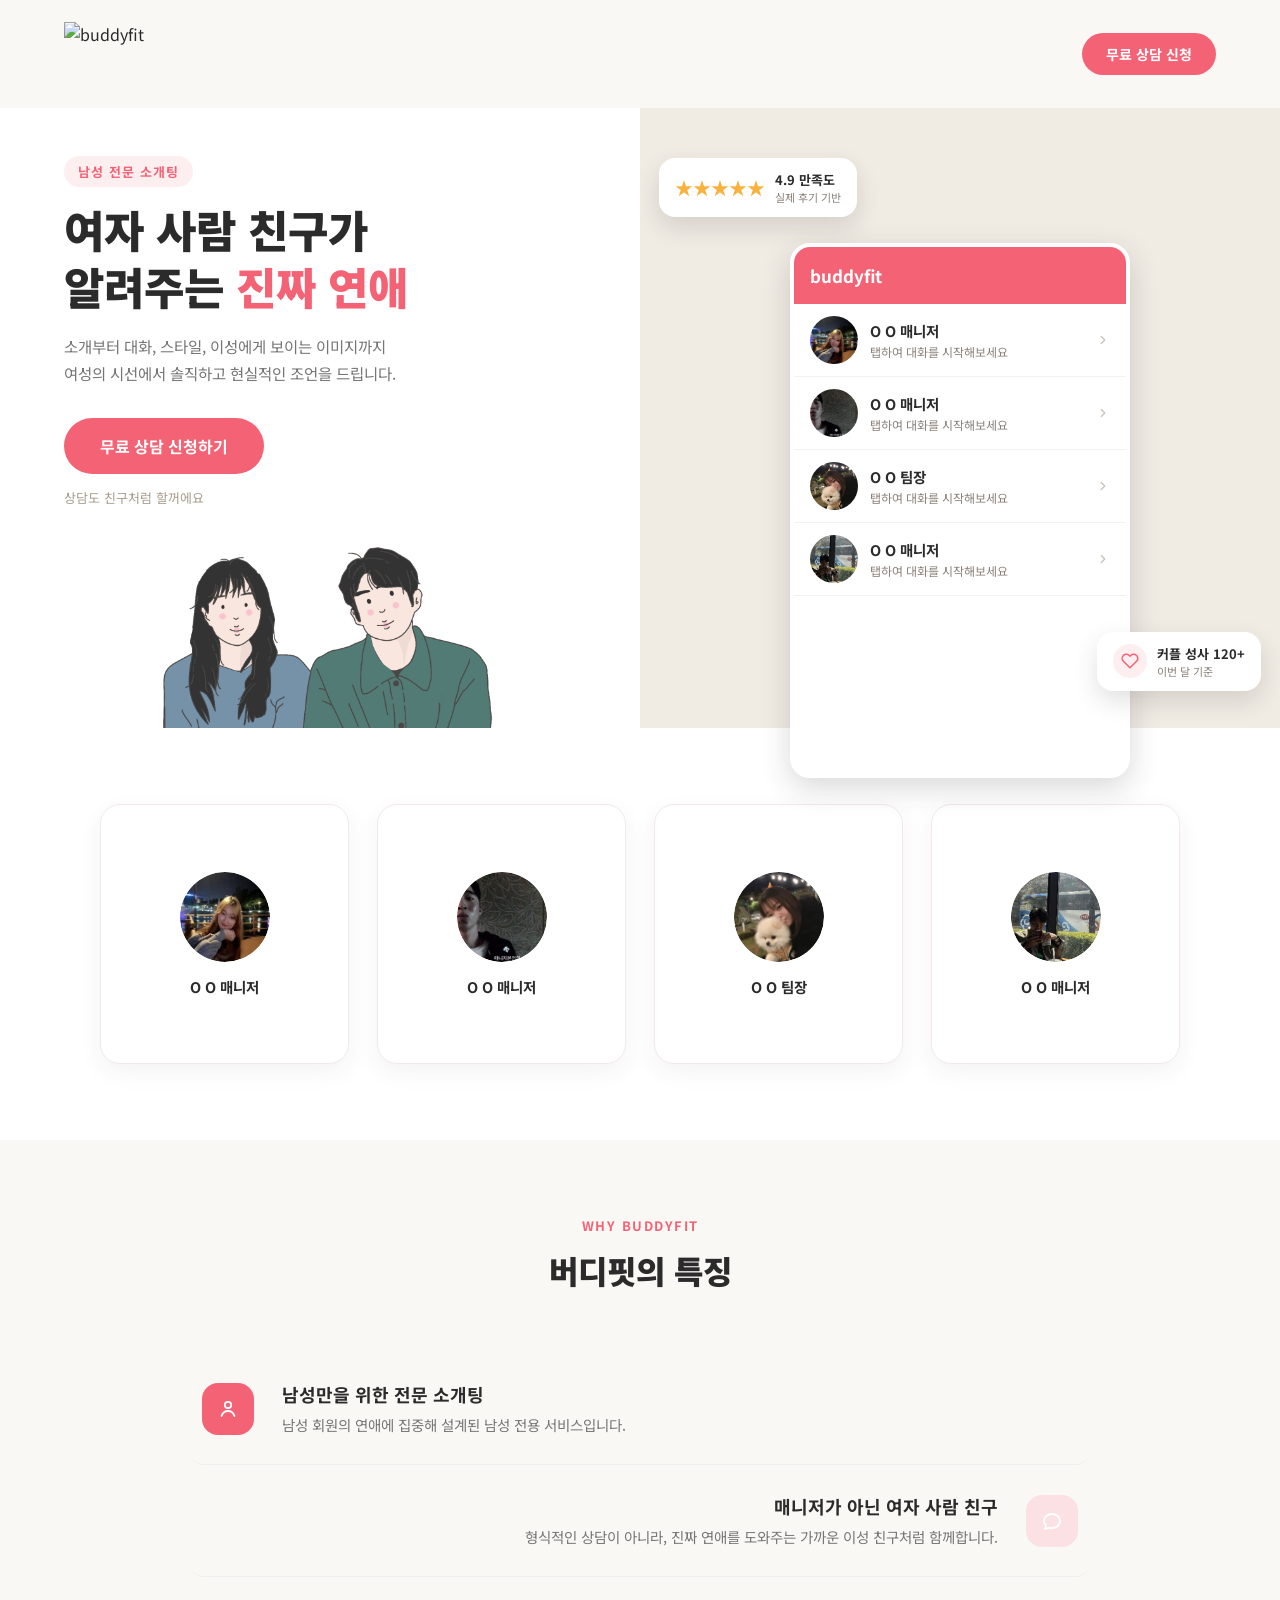
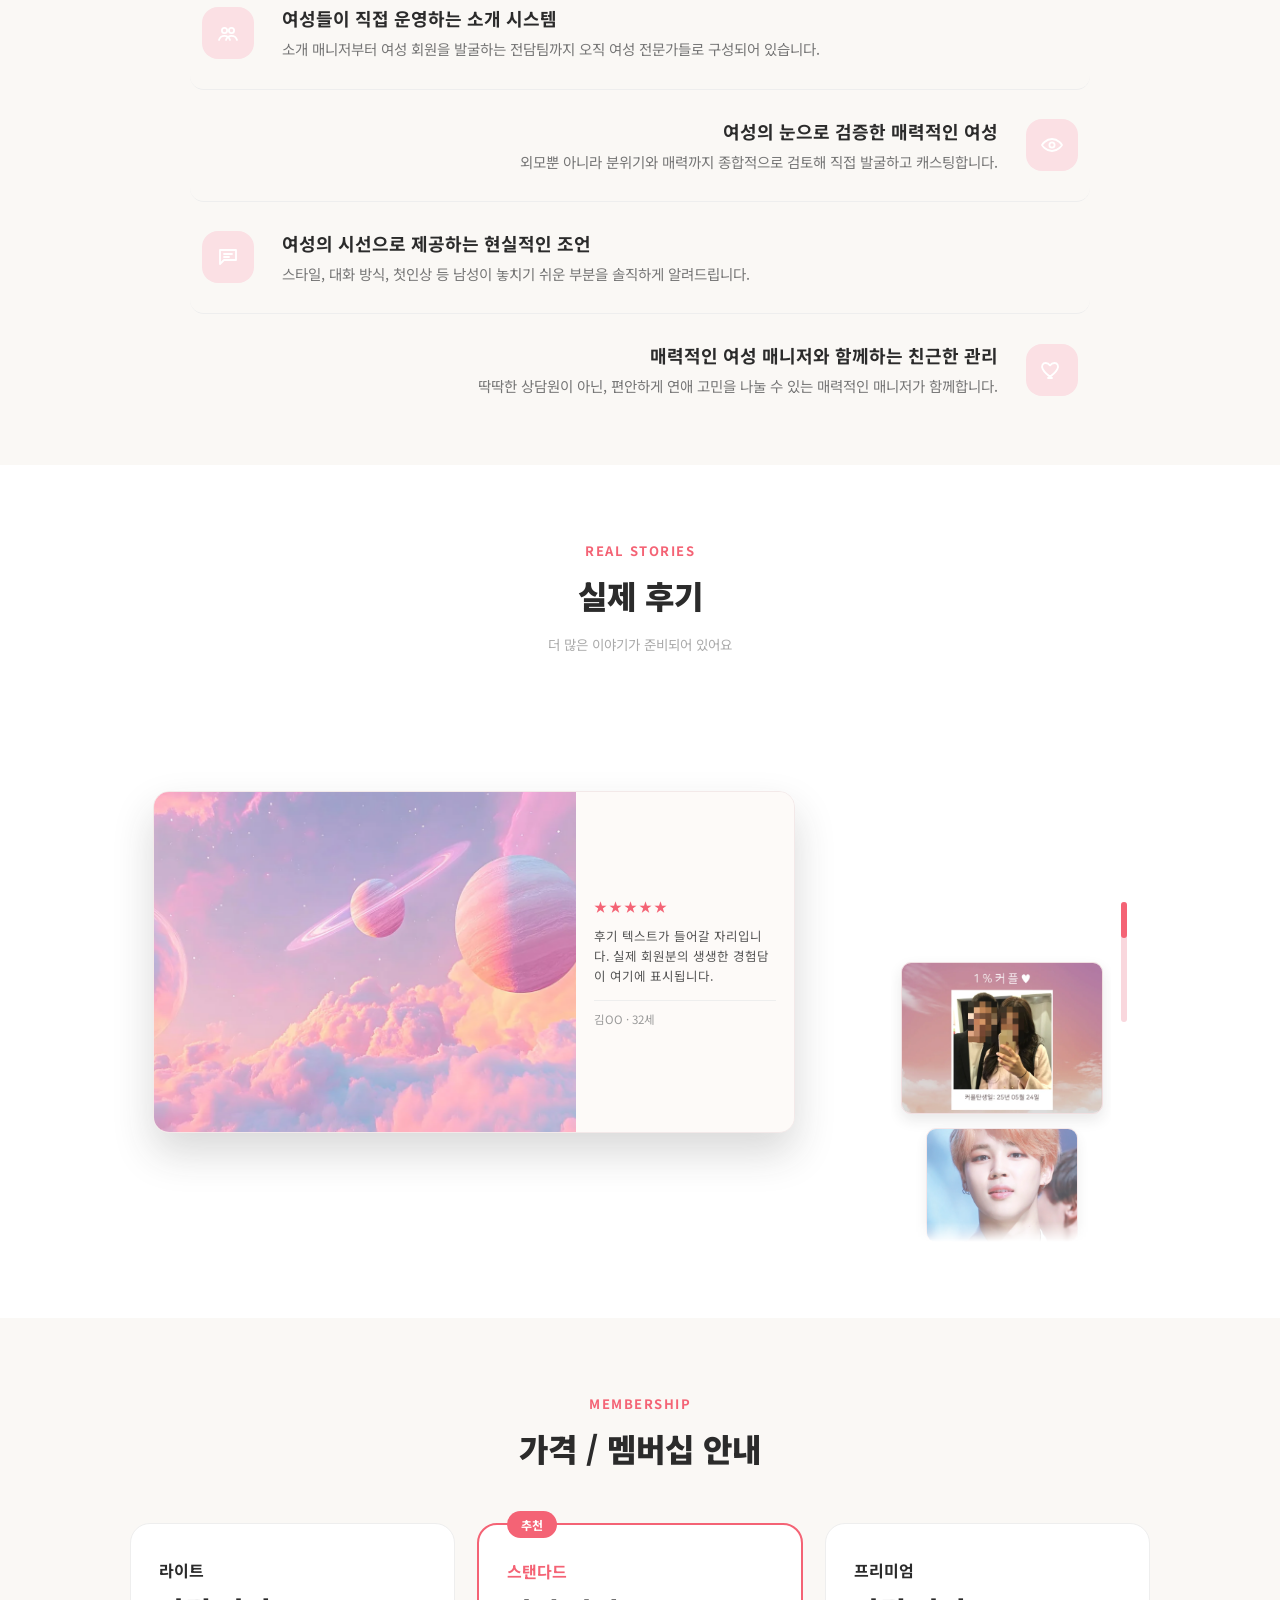
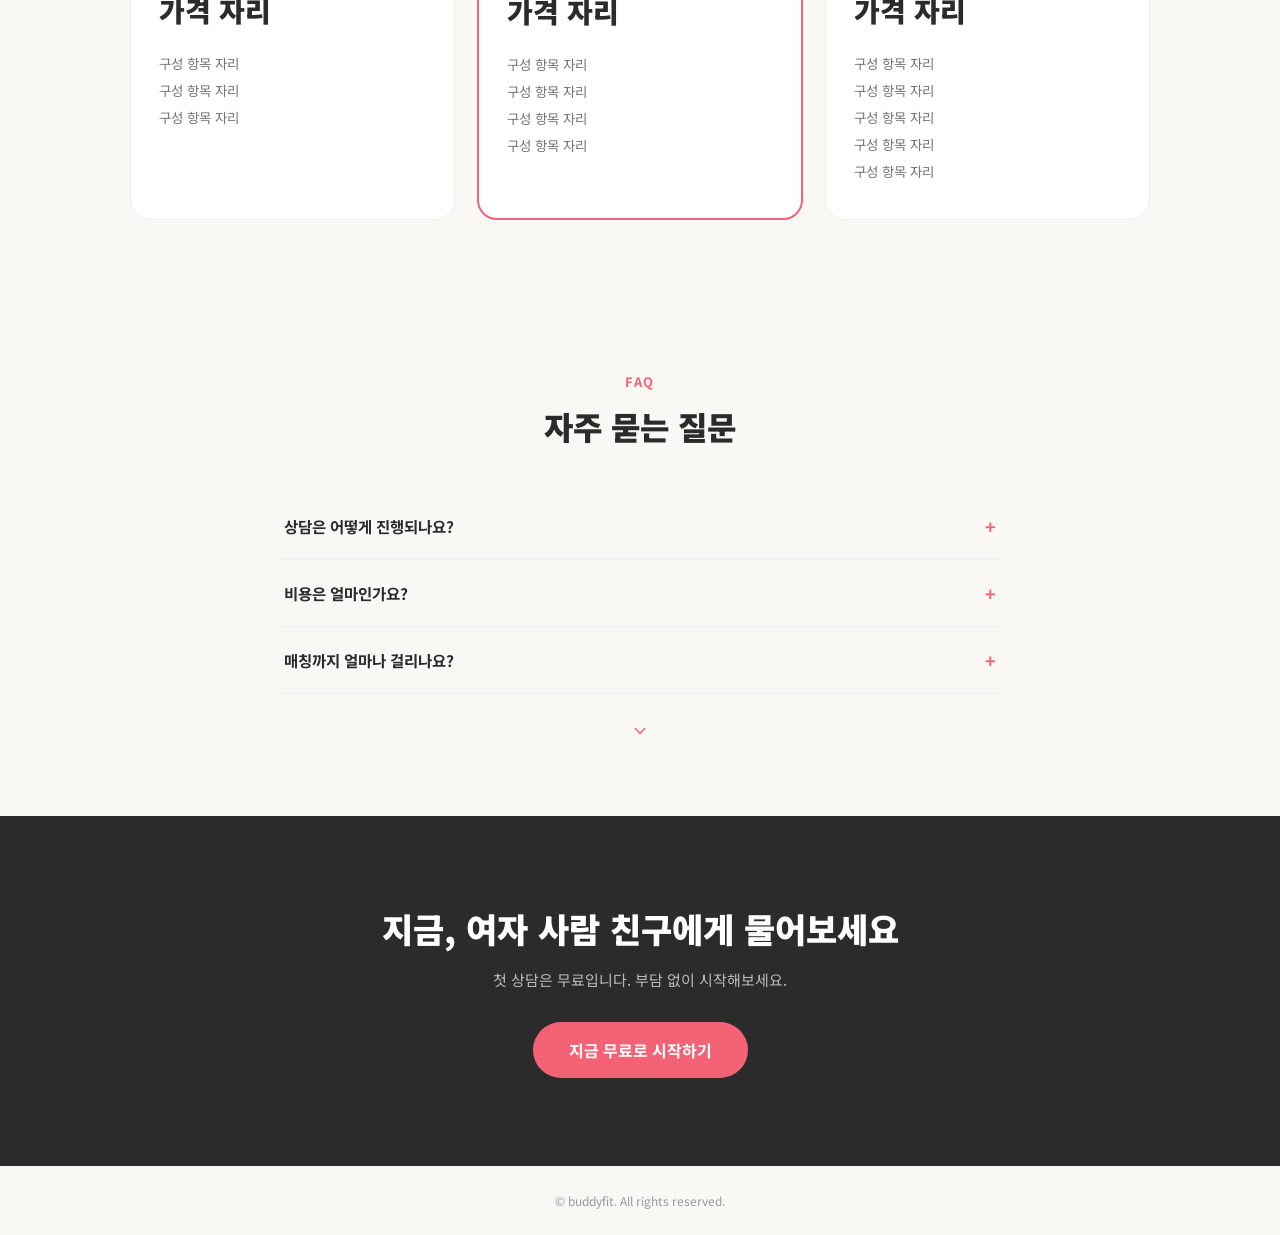
==== commit ab79fcfa: "Add files via upload" ====
--- a/buddy.html
+++ b/buddy.html
@@ -52,8 +52,8 @@
 `+c[a].replace(" at new "," at ");return A.displayName&&v.includes("<anonymous>")&&(v=v.replace("<anonymous>",A.displayName)),v}while(1<=a&&0<=e);break}}}finally{zu=!1,Error.prepareStackTrace=t}return(t=A?A.displayName||A.name:"")?Ht(t):""}function GC(A,l){switch(A.tag){case 26:case 27:case 5:return Ht(A.type);case 16:return Ht("Lazy");case 13:return A.child!==l&&l!==null?Ht("Suspense Fallback"):Ht("Suspense");case 19:return Ht("SuspenseList");case 0:case 15:return Tu(A.type,!1);case 11:return Tu(A.type.render,!1);case 1:return Tu(A.type,!0);case 31:return Ht("Activity");default:return""}}function Qc(A){try{var l="",t=null;do l+=GC(A,t),t=A,A=A.return;while(A);return l}catch(a){return`
 Error generating stack: `+a.message+`
 `+a.stack}}var Wu=Object.prototype.hasOwnProperty,Lu=Q.unstable_scheduleCallback,Mu=Q.unstable_cancelCallback,zC=Q.unstable_shouldYield,TC=Q.unstable_requestPaint,al=Q.unstable_now,WC=Q.unstable_getCurrentPriorityLevel,Ec=Q.unstable_ImmediatePriority,oc=Q.unstable_UserBlockingPriority,Re=Q.unstable_NormalPriority,LC=Q.unstable_LowPriority,Ic=Q.unstable_IdlePriority,MC=Q.log,qC=Q.unstable_setDisableYieldValue,Ua=null,el=null;function $l(A){if(typeof MC=="function"&&qC(A),el&&typeof el.setStrictMode=="function")try{el.setStrictMode(Ua,A)}catch{}}var ul=Math.clz32?Math.clz32:JC,ZC=Math.log,kC=Math.LN2;function JC(A){return A>>>=0,A===0?32:31-(ZC(A)/kC|0)|0}var He=256,Se=262144,we=4194304;function St(A){var l=A&42;if(l!==0)return l;switch(A&-A){case 1:return 1;case 2:return 2;case 4:return 4;case 8:return 8;case 16:return 16;case 32:return 32;case 64:return 64;case 128:return 128;case 256:case 512:case 1024:case 2048:case 4096:case 8192:case 16384:case 32768:case 65536:case 131072:return A&261888;case 262144:case 524288:case 1048576:case 2097152:return A&3932160;case 4194304:case 8388608:case 16777216:case 33554432:return A&62914560;case 67108864:return 67108864;case 134217728:return 134217728;case 268435456:return 268435456;case 536870912:return 536870912;case 1073741824:return 0;default:return A}}function je(A,l,t){var a=A.pendingLanes;if(a===0)return 0;var e=0,u=A.suspendedLanes,n=A.pingedLanes;A=A.warmLanes;var i=a&134217727;return i!==0?(a=i&~u,a!==0?e=St(a):(n&=i,n!==0?e=St(n):t||(t=i&~A,t!==0&&(e=St(t))))):(i=a&~u,i!==0?e=St(i):n!==0?e=St(n):t||(t=a&~A,t!==0&&(e=St(t)))),e===0?0:l!==0&&l!==e&&(l&u)===0&&(u=e&-e,t=l&-l,u>=t||u===32&&(t&4194048)!==0)?l:e}function xa(A,l){return(A.pendingLanes&~(A.suspendedLanes&~A.pingedLanes)&l)===0}function PC(A,l){switch(A){case 1:case 2:case 4:case 8:case 64:return l+250;case 16:case 32:case 128:case 256:case 512:case 1024:case 2048:case 4096:case 8192:case 16384:case 32768:case 65536:case 131072:case 262144:case 524288:case 1048576:case 2097152:return l+5e3;case 4194304:case 8388608:case 16777216:case 33554432:return-1;case 67108864:case 134217728:case 268435456:case 536870912:case 1073741824:return-1;default:return-1}}function dc(){var A=we;return we<<=1,(we&62914560)===0&&(we=4194304),A}function qu(A){for(var l=[],t=0;31>t;t++)l.push(A);return l}function Ka(A,l){A.pendingLanes|=l,l!==268435456&&(A.suspendedLanes=0,A.pingedLanes=0,A.warmLanes=0)}function _C(A,l,t,a,e,u){var n=A.pendingLanes;A.pendingLanes=t,A.suspendedLanes=0,A.pingedLanes=0,A.warmLanes=0,A.expiredLanes&=t,A.entangledLanes&=t,A.errorRecoveryDisabledLanes&=t,A.shellSuspendCounter=0;var i=A.entanglements,c=A.expirationTimes,o=A.hiddenUpdates;for(t=n&~t;0<t;){var v=31-ul(t),R=1<<v;i[v]=0,c[v]=-1;var I=o[v];if(I!==null)for(o[v]=null,v=0;v<I.length;v++){var h=I[v];h!==null&&(h.lane&=-536870913)}t&=~R}a!==0&&hc(A,a,0),u!==0&&e===0&&A.tag!==0&&(A.suspendedLanes|=u&~(n&~l))}function hc(A,l,t){A.pendingLanes|=l,A.suspendedLanes&=~l;var a=31-ul(l);A.entangledLanes|=l,A.entanglements[a]=A.entanglements[a]|1073741824|t&261930}function vc(A,l){var t=A.entangledLanes|=l;for(A=A.entanglements;t;){var a=31-ul(t),e=1<<a;e&l|A[a]&l&&(A[a]|=l),t&=~e}}function rc(A,l){var t=l&-l;return t=(t&42)!==0?1:Zu(t),(t&(A.suspendedLanes|l))!==0?0:t}function Zu(A){switch(A){case 2:A=1;break;case 8:A=4;break;case 32:A=16;break;case 256:case 512:case 1024:case 2048:case 4096:case 8192:case 16384:case 32768:case 65536:case 131072:case 262144:case 524288:case 1048576:case 2097152:case 4194304:case 8388608:case 16777216:case 33554432:A=128;break;case 268435456:A=134217728;break;default:A=0}return A}function ku(A){return A&=-A,2<A?8<A?(A&134217727)!==0?32:268435456:8:2}function yc(){var A=j.p;return A!==0?A:(A=window.event,A===void 0?32:cC(A.type))}function Dc(A,l){var t=j.p;try{return j.p=A,l()}finally{j.p=t}}var At=Math.random().toString(36).slice(2),pA="__reactFiber$"+At,kA="__reactProps$"+At,Wt="__reactContainer$"+At,Ju="__reactEvents$"+At,$C="__reactListeners$"+At,As="__reactHandles$"+At,Rc="__reactResources$"+At,Va="__reactMarker$"+At;function Pu(A){delete A[pA],delete A[kA],delete A[Ju],delete A[$C],delete A[As]}function Lt(A){var l=A[pA];if(l)return l;for(var t=A.parentNode;t;){if(l=t[Wt]||t[pA]){if(t=l.alternate,l.child!==null||t!==null&&t.child!==null)for(A=MB(A);A!==null;){if(t=A[pA])return t;A=MB(A)}return l}A=t,t=A.parentNode}return null}function Mt(A){if(A=A[pA]||A[Wt]){var l=A.tag;if(l===5||l===6||l===13||l===31||l===26||l===27||l===3)return A}return null}function ma(A){var l=A.tag;if(l===5||l===26||l===27||l===6)return A.stateNode;throw Error(g(33))}function qt(A){var l=A[Rc];return l||(l=A[Rc]={hoistableStyles:new Map,hoistableScripts:new Map}),l}function mA(A){A[Va]=!0}var Hc=new Set,Sc={};function wt(A,l){Zt(A,l),Zt(A+"Capture",l)}function Zt(A,l){for(Sc[A]=l,A=0;A<l.length;A++)Hc.add(l[A])}var ls=RegExp("^[:A-Z_a-z\\u00C0-\\u00D6\\u00D8-\\u00F6\\u00F8-\\u02FF\\u0370-\\u037D\\u037F-\\u1FFF\\u200C-\\u200D\\u2070-\\u218F\\u2C00-\\u2FEF\\u3001-\\uD7FF\\uF900-\\uFDCF\\uFDF0-\\uFFFD][:A-Z_a-z\\u00C0-\\u00D6\\u00D8-\\u00F6\\u00F8-\\u02FF\\u0370-\\u037D\\u037F-\\u1FFF\\u200C-\\u200D\\u2070-\\u218F\\u2C00-\\u2FEF\\u3001-\\uD7FF\\uF900-\\uFDCF\\uFDF0-\\uFFFD\\-.0-9\\u00B7\\u0300-\\u036F\\u203F-\\u2040]*$"),wc={},jc={};function ts(A){return Wu.call(jc,A)?!0:Wu.call(wc,A)?!1:ls.test(A)?jc[A]=!0:(wc[A]=!0,!1)}function Ue(A,l,t){if(ts(l))if(t===null)A.removeAttribute(l);else{switch(typeof t){case"undefined":case"function":case"symbol":A.removeAttribute(l);return;case"boolean":var a=l.toLowerCase().slice(0,5);if(a!=="data-"&&a!=="aria-"){A.removeAttribute(l);return}}A.setAttribute(l,""+t)}}function xe(A,l,t){if(t===null)A.removeAttribute(l);else{switch(typeof t){case"undefined":case"function":case"symbol":case"boolean":A.removeAttribute(l);return}A.setAttribute(l,""+t)}}function ml(A,l,t,a){if(a===null)A.removeAttribute(t);else{switch(typeof a){case"undefined":case"function":case"symbol":case"boolean":A.removeAttribute(t);return}A.setAttributeNS(l,t,""+a)}}function El(A){switch(typeof A){case"bigint":case"boolean":case"number":case"string":case"undefined":return A;case"object":return A;default:return""}}function Uc(A){var l=A.type;return(A=A.nodeName)&&A.toLowerCase()==="input"&&(l==="checkbox"||l==="radio")}function as(A,l,t){var a=Object.getOwnPropertyDescriptor(A.constructor.prototype,l);if(!A.hasOwnProperty(l)&&typeof a<"u"&&typeof a.get=="function"&&typeof a.set=="function"){var e=a.get,u=a.set;return Object.defineProperty(A,l,{configurable:!0,get:function(){return e.call(this)},set:function(n){t=""+n,u.call(this,n)}}),Object.defineProperty(A,l,{enumerable:a.enumerable}),{getValue:function(){return t},setValue:function(n){t=""+n},stopTracking:function(){A._valueTracker=null,delete A[l]}}}}function _u(A){if(!A._valueTracker){var l=Uc(A)?"checked":"value";A._valueTracker=as(A,l,""+A[l])}}function xc(A){if(!A)return!1;var l=A._valueTracker;if(!l)return!0;var t=l.getValue(),a="";return A&&(a=Uc(A)?A.checked?"true":"false":A.value),A=a,A!==t?(l.setValue(A),!0):!1}function Ke(A){if(A=A||(typeof document<"u"?document:void 0),typeof A>"u")return null;try{return A.activeElement||A.body}catch{return A.body}}var es=/[\n"\\]/g;function ol(A){return A.replace(es,function(l){return"\\"+l.charCodeAt(0).toString(16)+" "})}function $u(A,l,t,a,e,u,n,i){A.name="",n!=null&&typeof n!="function"&&typeof n!="symbol"&&typeof n!="boolean"?A.type=n:A.removeAttribute("type"),l!=null?n==="number"?(l===0&&A.value===""||A.value!=l)&&(A.value=""+El(l)):A.value!==""+El(l)&&(A.value=""+El(l)):n!=="submit"&&n!=="reset"||A.removeAttribute("value"),l!=null?An(A,n,El(l)):t!=null?An(A,n,El(t)):a!=null&&A.removeAttribute("value"),e==null&&u!=null&&(A.defaultChecked=!!u),e!=null&&(A.checked=e&&typeof e!="function"&&typeof e!="symbol"),i!=null&&typeof i!="function"&&typeof i!="symbol"&&typeof i!="boolean"?A.name=""+El(i):A.removeAttribute("name")}function Kc(A,l,t,a,e,u,n,i){if(u!=null&&typeof u!="function"&&typeof u!="symbol"&&typeof u!="boolean"&&(A.type=u),l!=null||t!=null){if(!(u!=="submit"&&u!=="reset"||l!=null)){_u(A);return}t=t!=null?""+El(t):"",l=l!=null?""+El(l):t,i||l===A.value||(A.value=l),A.defaultValue=l}a=a??e,a=typeof a!="function"&&typeof a!="symbol"&&!!a,A.checked=i?A.checked:!!a,A.defaultChecked=!!a,n!=null&&typeof n!="function"&&typeof n!="symbol"&&typeof n!="boolean"&&(A.name=n),_u(A)}function An(A,l,t){l==="number"&&Ke(A.ownerDocument)===A||A.defaultValue===""+t||(A.defaultValue=""+t)}function kt(A,l,t,a){if(A=A.options,l){l={};for(var e=0;e<t.length;e++)l["$"+t[e]]=!0;for(t=0;t<A.length;t++)e=l.hasOwnProperty("$"+A[t].value),A[t].selected!==e&&(A[t].selected=e),e&&a&&(A[t].defaultSelected=!0)}else{for(t=""+El(t),l=null,e=0;e<A.length;e++){if(A[e].value===t){A[e].selected=!0,a&&(A[e].defaultSelected=!0);return}l!==null||A[e].disabled||(l=A[e])}l!==null&&(l.selected=!0)}}function Vc(A,l,t){if(l!=null&&(l=""+El(l),l!==A.value&&(A.value=l),t==null)){A.defaultValue!==l&&(A.defaultValue=l);return}A.defaultValue=t!=null?""+El(t):""}function mc(A,l,t,a){if(l==null){if(a!=null){if(t!=null)throw Error(g(92));if(J(a)){if(1<a.length)throw Error(g(93));a=a[0]}t=a}t==null&&(t=""),l=t}t=El(l),A.defaultValue=t,a=A.textContent,a===t&&a!==""&&a!==null&&(A.value=a),_u(A)}function Jt(A,l){if(l){var t=A.firstChild;if(t&&t===A.lastChild&&t.nodeType===3){t.nodeValue=l;return}}A.textContent=l}var us=new Set("animationIterationCount aspectRatio borderImageOutset borderImageSlice borderImageWidth boxFlex boxFlexGroup boxOrdinalGroup columnCount columns flex flexGrow flexPositive flexShrink flexNegative flexOrder gridArea gridRow gridRowEnd gridRowSpan gridRowStart gridColumn gridColumnEnd gridColumnSpan gridColumnStart fontWeight lineClamp lineHeight opacity order orphans scale tabSize widows zIndex zoom fillOpacity floodOpacity stopOpacity strokeDasharray strokeDashoffset strokeMiterlimit strokeOpacity strokeWidth MozAnimationIterationCount MozBoxFlex MozBoxFlexGroup MozLineClamp msAnimationIterationCount msFlex msZoom msFlexGrow msFlexNegative msFlexOrder msFlexPositive msFlexShrink msGridColumn msGridColumnSpan msGridRow msGridRowSpan WebkitAnimationIterationCount WebkitBoxFlex WebKitBoxFlexGroup WebkitBoxOrdinalGroup WebkitColumnCount WebkitColumns WebkitFlex WebkitFlexGrow WebkitFlexPositive WebkitFlexShrink WebkitLineClamp".split(" "));function bc(A,l,t){var a=l.indexOf("--")===0;t==null||typeof t=="boolean"||t===""?a?A.setProperty(l,""):l==="float"?A.cssFloat="":A[l]="":a?A.setProperty(l,t):typeof t!="number"||t===0||us.has(l)?l==="float"?A.cssFloat=t:A[l]=(""+t).trim():A[l]=t+"px"}function Yc(A,l,t){if(l!=null&&typeof l!="object")throw Error(g(62));if(A=A.style,t!=null){for(var a in t)!t.hasOwnProperty(a)||l!=null&&l.hasOwnProperty(a)||(a.indexOf("--")===0?A.setProperty(a,""):a==="float"?A.cssFloat="":A[a]="");for(var e in l)a=l[e],l.hasOwnProperty(e)&&t[e]!==a&&bc(A,e,a)}else for(var u in l)l.hasOwnProperty(u)&&bc(A,u,l[u])}function ln(A){if(A.indexOf("-")===-1)return!1;switch(A){case"annotation-xml":case"color-profile":case"font-face":case"font-face-src":case"font-face-uri":case"font-face-format":case"font-face-name":case"missing-glyph":return!1;default:return!0}}var ns=new Map([["acceptCharset","accept-charset"],["htmlFor","for"],["httpEquiv","http-equiv"],["crossOrigin","crossorigin"],["accentHeight","accent-height"],["alignmentBaseline","alignment-baseline"],["arabicForm","arabic-form"],["baselineShift","baseline-shift"],["capHeight","cap-height"],["clipPath","clip-path"],["clipRule","clip-rule"],["colorInterpolation","color-interpolation"],["colorInterpolationFilters","color-interpolation-filters"],["colorProfile","color-profile"],["colorRendering","color-rendering"],["dominantBaseline","dominant-baseline"],["enableBackground","enable-background"],["fillOpacity","fill-opacity"],["fillRule","fill-rule"],["floodColor","flood-color"],["floodOpacity","flood-opacity"],["fontFamily","font-family"],["fontSize","font-size"],["fontSizeAdjust","font-size-adjust"],["fontStretch","font-stretch"],["fontStyle","font-style"],["fontVariant","font-variant"],["fontWeight","font-weight"],["glyphName","glyph-name"],["glyphOrientationHorizontal","glyph-orientation-horizontal"],["glyphOrientationVertical","glyph-orientation-vertical"],["horizAdvX","horiz-adv-x"],["horizOriginX","horiz-origin-x"],["imageRendering","image-rendering"],["letterSpacing","letter-spacing"],["lightingColor","lighting-color"],["markerEnd","marker-end"],["markerMid","marker-mid"],["markerStart","marker-start"],["overlinePosition","overline-position"],["overlineThickness","overline-thickness"],["paintOrder","paint-order"],["panose-1","panose-1"],["pointerEvents","pointer-events"],["renderingIntent","rendering-intent"],["shapeRendering","shape-rendering"],["stopColor","stop-color"],["stopOpacity","stop-opacity"],["strikethroughPosition","strikethrough-position"],["strikethroughThickness","strikethrough-thickness"],["strokeDasharray","stroke-dasharray"],["strokeDashoffset","stroke-dashoffset"],["strokeLinecap","stroke-linecap"],["strokeLinejoin","stroke-linejoin"],["strokeMiterlimit","stroke-miterlimit"],["strokeOpacity","stroke-opacity"],["strokeWidth","stroke-width"],["textAnchor","text-anchor"],["textDecoration","text-decoration"],["textRendering","text-rendering"],["transformOrigin","transform-origin"],["underlinePosition","underline-position"],["underlineThickness","underline-thickness"],["unicodeBidi","unicode-bidi"],["unicodeRange","unicode-range"],["unitsPerEm","units-per-em"],["vAlphabetic","v-alphabetic"],["vHanging","v-hanging"],["vIdeographic","v-ideographic"],["vMathematical","v-mathematical"],["vectorEffect","vector-effect"],["vertAdvY","vert-adv-y"],["vertOriginX","vert-origin-x"],["vertOriginY","vert-origin-y"],["wordSpacing","word-spacing"],["writingMode","writing-mode"],["xmlnsXlink","xmlns:xlink"],["xHeight","x-height"]]),is=/^[\u0000-\u001F ]*j[\r\n\t]*a[\r\n\t]*v[\r\n\t]*a[\r\n\t]*s[\r\n\t]*c[\r\n\t]*r[\r\n\t]*i[\r\n\t]*p[\r\n\t]*t[\r\n\t]*:/i;function Ve(A){return is.test(""+A)?"javascript:throw new Error('React has blocked a javascript: URL as a security precaution.')":A}function bl(){}var tn=null;function an(A){return A=A.target||A.srcElement||window,A.correspondingUseElement&&(A=A.correspondingUseElement),A.nodeType===3?A.parentNode:A}var Pt=null,_t=null;function Fc(A){var l=Mt(A);if(l&&(A=l.stateNode)){var t=A[kA]||null;A:switch(A=l.stateNode,l.type){case"input":if($u(A,t.value,t.defaultValue,t.defaultValue,t.checked,t.defaultChecked,t.type,t.name),l=t.name,t.type==="radio"&&l!=null){for(t=A;t.parentNode;)t=t.parentNode;for(t=t.querySelectorAll('input[name="'+ol(""+l)+'"][type="radio"]'),l=0;l<t.length;l++){var a=t[l];if(a!==A&&a.form===A.form){var e=a[kA]||null;if(!e)throw Error(g(90));$u(a,e.value,e.defaultValue,e.defaultValue,e.checked,e.defaultChecked,e.type,e.name)}}for(l=0;l<t.length;l++)a=t[l],a.form===A.form&&xc(a)}break A;case"textarea":Vc(A,t.value,t.defaultValue);break A;case"select":l=t.value,l!=null&&kt(A,!!t.multiple,l,!1)}}}var en=!1;function pc(A,l,t){if(en)return A(l,t);en=!0;try{var a=A(l);return a}finally{if(en=!1,(Pt!==null||_t!==null)&&(hu(),Pt&&(l=Pt,A=_t,_t=Pt=null,Fc(l),A)))for(l=0;l<A.length;l++)Fc(A[l])}}function ba(A,l){var t=A.stateNode;if(t===null)return null;var a=t[kA]||null;if(a===null)return null;t=a[l];A:switch(l){case"onClick":case"onClickCapture":case"onDoubleClick":case"onDoubleClickCapture":case"onMouseDown":case"onMouseDownCapture":case"onMouseMove":case"onMouseMoveCapture":case"onMouseUp":case"onMouseUpCapture":case"onMouseEnter":(a=!a.disabled)||(A=A.type,a=!(A==="button"||A==="input"||A==="select"||A==="textarea")),A=!a;break A;default:A=!1}if(A)return null;if(t&&typeof t!="function")throw Error(g(231,l,typeof t));return t}var Yl=!(typeof window>"u"||typeof window.document>"u"||typeof window.document.createElement>"u"),un=!1;if(Yl)try{var Ya={};Object.defineProperty(Ya,"passive",{get:function(){un=!0}}),window.addEventListener("test",Ya,Ya),window.removeEventListener("test",Ya,Ya)}catch{un=!1}var lt=null,nn=null,me=null;function Oc(){if(me)return me;var A,l=nn,t=l.length,a,e="value"in lt?lt.value:lt.textContent,u=e.length;for(A=0;A<t&&l[A]===e[A];A++);var n=t-A;for(a=1;a<=n&&l[t-a]===e[u-a];a++);return me=e.slice(A,1<a?1-a:void 0)}function be(A){var l=A.keyCode;return"charCode"in A?(A=A.charCode,A===0&&l===13&&(A=13)):A=l,A===10&&(A=13),32<=A||A===13?A:0}function Ye(){return!0}function Nc(){return!1}function JA(A){function l(t,a,e,u,n){this._reactName=t,this._targetInst=e,this.type=a,this.nativeEvent=u,this.target=n,this.currentTarget=null;for(var i in A)A.hasOwnProperty(i)&&(t=A[i],this[i]=t?t(u):u[i]);return this.isDefaultPrevented=(u.defaultPrevented!=null?u.defaultPrevented:u.returnValue===!1)?Ye:Nc,this.isPropagationStopped=Nc,this}return V(l.prototype,{preventDefault:function(){this.defaultPrevented=!0;var t=this.nativeEvent;t&&(t.preventDefault?t.preventDefault():typeof t.returnValue!="unknown"&&(t.returnValue=!1),this.isDefaultPrevented=Ye)},stopPropagation:function(){var t=this.nativeEvent;t&&(t.stopPropagation?t.stopPropagation():typeof t.cancelBubble!="unknown"&&(t.cancelBubble=!0),this.isPropagationStopped=Ye)},persist:function(){},isPersistent:Ye}),l}var jt={eventPhase:0,bubbles:0,cancelable:0,timeStamp:function(A){return A.timeStamp||Date.now()},defaultPrevented:0,isTrusted:0},Fe=JA(jt),Fa=V({},jt,{view:0,detail:0}),cs=JA(Fa),cn,fn,pa,pe=V({},Fa,{screenX:0,screenY:0,clientX:0,clientY:0,pageX:0,pageY:0,ctrlKey:0,shiftKey:0,altKey:0,metaKey:0,getModifierState:Bn,button:0,buttons:0,relatedTarget:function(A){return A.relatedTarget===void 0?A.fromElement===A.srcElement?A.toElement:A.fromElement:A.relatedTarget},movementX:function(A){return"movementX"in A?A.movementX:(A!==pa&&(pa&&A.type==="mousemove"?(cn=A.screenX-pa.screenX,fn=A.screenY-pa.screenY):fn=cn=0,pa=A),cn)},movementY:function(A){return"movementY"in A?A.movementY:fn}}),Xc=JA(pe),fs=V({},pe,{dataTransfer:0}),gs=JA(fs),Bs=V({},Fa,{relatedTarget:0}),gn=JA(Bs),Cs=V({},jt,{animationName:0,elapsedTime:0,pseudoElement:0}),ss=JA(Cs),Qs=V({},jt,{clipboardData:function(A){return"clipboardData"in A?A.clipboardData:window.clipboardData}}),Es=JA(Qs),os=V({},jt,{data:0}),Gc=JA(os),Is={Esc:"Escape",Spacebar:" ",Left:"ArrowLeft",Up:"ArrowUp",Right:"ArrowRight",Down:"ArrowDown",Del:"Delete",Win:"OS",Menu:"ContextMenu",Apps:"ContextMenu",Scroll:"ScrollLock",MozPrintableKey:"Unidentified"},ds={8:"Backspace",9:"Tab",12:"Clear",13:"Enter",16:"Shift",17:"Control",18:"Alt",19:"Pause",20:"CapsLock",27:"Escape",32:" ",33:"PageUp",34:"PageDown",35:"End",36:"Home",37:"ArrowLeft",38:"ArrowUp",39:"ArrowRight",40:"ArrowDown",45:"Insert",46:"Delete",112:"F1",113:"F2",114:"F3",115:"F4",116:"F5",117:"F6",118:"F7",119:"F8",120:"F9",121:"F10",122:"F11",123:"F12",144:"NumLock",145:"ScrollLock",224:"Meta"},hs={Alt:"altKey",Control:"ctrlKey",Meta:"metaKey",Shift:"shiftKey"};function vs(A){var l=this.nativeEvent;return l.getModifierState?l.getModifierState(A):(A=hs[A])?!!l[A]:!1}function Bn(){return vs}var rs=V({},Fa,{key:function(A){if(A.key){var l=Is[A.key]||A.key;if(l!=="Unidentified")return l}return A.type==="keypress"?(A=be(A),A===13?"Enter":String.fromCharCode(A)):A.type==="keydown"||A.type==="keyup"?ds[A.keyCode]||"Unidentified":""},code:0,location:0,ctrlKey:0,shiftKey:0,altKey:0,metaKey:0,repeat:0,locale:0,getModifierState:Bn,charCode:function(A){return A.type==="keypress"?be(A):0},keyCode:function(A){return A.type==="keydown"||A.type==="keyup"?A.keyCode:0},which:function(A){return A.type==="keypress"?be(A):A.type==="keydown"||A.type==="keyup"?A.keyCode:0}}),ys=JA(rs),Ds=V({},pe,{pointerId:0,width:0,height:0,pressure:0,tangentialPressure:0,tiltX:0,tiltY:0,twist:0,pointerType:0,isPrimary:0}),zc=JA(Ds),Rs=V({},Fa,{touches:0,targetTouches:0,changedTouches:0,altKey:0,metaKey:0,ctrlKey:0,shiftKey:0,getModifierState:Bn}),Hs=JA(Rs),Ss=V({},jt,{propertyName:0,elapsedTime:0,pseudoElement:0}),ws=JA(Ss),js=V({},pe,{deltaX:function(A){return"deltaX"in A?A.deltaX:"wheelDeltaX"in A?-A.wheelDeltaX:0},deltaY:function(A){return"deltaY"in A?A.deltaY:"wheelDeltaY"in A?-A.wheelDeltaY:"wheelDelta"in A?-A.wheelDelta:0},deltaZ:0,deltaMode:0}),Us=JA(js),xs=V({},jt,{newState:0,oldState:0}),Ks=JA(xs),Vs=[9,13,27,32],Cn=Yl&&"CompositionEvent"in window,Oa=null;Yl&&"documentMode"in document&&(Oa=document.documentMode);var ms=Yl&&"TextEvent"in window&&!Oa,Tc=Yl&&(!Cn||Oa&&8<Oa&&11>=Oa),Wc=" ",Lc=!1;function Mc(A,l){switch(A){case"keyup":return Vs.indexOf(l.keyCode)!==-1;case"keydown":return l.keyCode!==229;case"keypress":case"mousedown":case"focusout":return!0;default:return!1}}function qc(A){return A=A.detail,typeof A=="object"&&"data"in A?A.data:null}var $t=!1;function bs(A,l){switch(A){case"compositionend":return qc(l);case"keypress":return l.which!==32?null:(Lc=!0,Wc);case"textInput":return A=l.data,A===Wc&&Lc?null:A;default:return null}}function Ys(A,l){if($t)return A==="compositionend"||!Cn&&Mc(A,l)?(A=Oc(),me=nn=lt=null,$t=!1,A):null;switch(A){case"paste":return null;case"keypress":if(!(l.ctrlKey||l.altKey||l.metaKey)||l.ctrlKey&&l.altKey){if(l.char&&1<l.char.length)return l.char;if(l.which)return String.fromCharCode(l.which)}return null;case"compositionend":return Tc&&l.locale!=="ko"?null:l.data;default:return null}}var Fs={color:!0,date:!0,datetime:!0,"datetime-local":!0,email:!0,month:!0,number:!0,password:!0,range:!0,search:!0,tel:!0,text:!0,time:!0,url:!0,week:!0};function Zc(A){var l=A&&A.nodeName&&A.nodeName.toLowerCase();return l==="input"?!!Fs[A.type]:l==="textarea"}function kc(A,l,t,a){Pt?_t?_t.push(a):_t=[a]:Pt=a,l=Su(l,"onChange"),0<l.length&&(t=new Fe("onChange","change",null,t,a),A.push({event:t,listeners:l}))}var Na=null,Xa=null;function ps(A){VB(A,0)}function Oe(A){var l=ma(A);if(xc(l))return A}function Jc(A,l){if(A==="change")return l}var Pc=!1;if(Yl){var sn;if(Yl){var Qn="oninput"in document;if(!Qn){var _c=document.createElement("div");_c.setAttribute("oninput","return;"),Qn=typeof _c.oninput=="function"}sn=Qn}else sn=!1;Pc=sn&&(!document.documentMode||9<document.documentMode)}function $c(){Na&&(Na.detachEvent("onpropertychange",Af),Xa=Na=null)}function Af(A){if(A.propertyName==="value"&&Oe(Xa)){var l=[];kc(l,Xa,A,an(A)),pc(ps,l)}}function Os(A,l,t){A==="focusin"?($c(),Na=l,Xa=t,Na.attachEvent("onpropertychange",Af)):A==="focusout"&&$c()}function Ns(A){if(A==="selectionchange"||A==="keyup"||A==="keydown")return Oe(Xa)}function Xs(A,l){if(A==="click")return Oe(l)}function Gs(A,l){if(A==="input"||A==="change")return Oe(l)}function zs(A,l){return A===l&&(A!==0||1/A===1/l)||A!==A&&l!==l}var nl=typeof Object.is=="function"?Object.is:zs;function Ga(A,l){if(nl(A,l))return!0;if(typeof A!="object"||A===null||typeof l!="object"||l===null)return!1;var t=Object.keys(A),a=Object.keys(l);if(t.length!==a.length)return!1;for(a=0;a<t.length;a++){var e=t[a];if(!Wu.call(l,e)||!nl(A[e],l[e]))return!1}return!0}function lf(A){for(;A&&A.firstChild;)A=A.firstChild;return A}function tf(A,l){var t=lf(A);A=0;for(var a;t;){if(t.nodeType===3){if(a=A+t.textContent.length,A<=l&&a>=l)return{node:t,offset:l-A};A=a}A:{for(;t;){if(t.nextSibling){t=t.nextSibling;break A}t=t.parentNode}t=void 0}t=lf(t)}}function af(A,l){return A&&l?A===l?!0:A&&A.nodeType===3?!1:l&&l.nodeType===3?af(A,l.parentNode):"contains"in A?A.contains(l):A.compareDocumentPosition?!!(A.compareDocumentPosition(l)&16):!1:!1}function ef(A){A=A!=null&&A.ownerDocument!=null&&A.ownerDocument.defaultView!=null?A.ownerDocument.defaultView:window;for(var l=Ke(A.document);l instanceof A.HTMLIFrameElement;){try{var t=typeof l.contentWindow.location.href=="string"}catch{t=!1}if(t)A=l.contentWindow;else break;l=Ke(A.document)}return l}function En(A){var l=A&&A.nodeName&&A.nodeName.toLowerCase();return l&&(l==="input"&&(A.type==="text"||A.type==="search"||A.type==="tel"||A.type==="url"||A.type==="password")||l==="textarea"||A.contentEditable==="true")}var Ts=Yl&&"documentMode"in document&&11>=document.documentMode,Aa=null,on=null,za=null,In=!1;function uf(A,l,t){var a=t.window===t?t.document:t.nodeType===9?t:t.ownerDocument;In||Aa==null||Aa!==Ke(a)||(a=Aa,"selectionStart"in a&&En(a)?a={start:a.selectionStart,end:a.selectionEnd}:(a=(a.ownerDocument&&a.ownerDocument.defaultView||window).getSelection(),a={anchorNode:a.anchorNode,anchorOffset:a.anchorOffset,focusNode:a.focusNode,focusOffset:a.focusOffset}),za&&Ga(za,a)||(za=a,a=Su(on,"onSelect"),0<a.length&&(l=new Fe("onSelect","select",null,l,t),A.push({event:l,listeners:a}),l.target=Aa)))}function Ut(A,l){var t={};return t[A.toLowerCase()]=l.toLowerCase(),t["Webkit"+A]="webkit"+l,t["Moz"+A]="moz"+l,t}var la={animationend:Ut("Animation","AnimationEnd"),animationiteration:Ut("Animation","AnimationIteration"),animationstart:Ut("Animation","AnimationStart"),transitionrun:Ut("Transition","TransitionRun"),transitionstart:Ut("Transition","TransitionStart"),transitioncancel:Ut("Transition","TransitionCancel"),transitionend:Ut("Transition","TransitionEnd")},dn={},nf={};Yl&&(nf=document.createElement("div").style,"AnimationEvent"in window||(delete la.animationend.animation,delete la.animationiteration.animation,delete la.animationstart.animation),"TransitionEvent"in window||delete la.transitionend.transition);function xt(A){if(dn[A])return dn[A];if(!la[A])return A;var l=la[A],t;for(t in l)if(l.hasOwnProperty(t)&&t in nf)return dn[A]=l[t];return A}var cf=xt("animationend"),ff=xt("animationiteration"),gf=xt("animationstart"),Ws=xt("transitionrun"),Ls=xt("transitionstart"),Ms=xt("transitioncancel"),Bf=xt("transitionend"),Cf=new Map,hn="abort auxClick beforeToggle cancel canPlay canPlayThrough click close contextMenu copy cut drag dragEnd dragEnter dragExit dragLeave dragOver dragStart drop durationChange emptied encrypted ended error gotPointerCapture input invalid keyDown keyPress keyUp load loadedData loadedMetadata loadStart lostPointerCapture mouseDown mouseMove mouseOut mouseOver mouseUp paste pause play playing pointerCancel pointerDown pointerMove pointerOut pointerOver pointerUp progress rateChange reset resize seeked seeking stalled submit suspend timeUpdate touchCancel touchEnd touchStart volumeChange scroll toggle touchMove waiting wheel".split(" ");hn.push("scrollEnd");function Hl(A,l){Cf.set(A,l),wt(l,[A])}var Ne=typeof reportError=="function"?reportError:function(A){if(typeof window=="object"&&typeof window.ErrorEvent=="function"){var l=new window.ErrorEvent("error",{bubbles:!0,cancelable:!0,message:typeof A=="object"&&A!==null&&typeof A.message=="string"?String(A.message):String(A),error:A});if(!window.dispatchEvent(l))return}else if(typeof process=="object"&&typeof process.emit=="function"){process.emit("uncaughtException",A);return}console.error(A)},Il=[],ta=0,vn=0;function Xe(){for(var A=ta,l=vn=ta=0;l<A;){var t=Il[l];Il[l++]=null;var a=Il[l];Il[l++]=null;var e=Il[l];Il[l++]=null;var u=Il[l];if(Il[l++]=null,a!==null&&e!==null){var n=a.pending;n===null?e.next=e:(e.next=n.next,n.next=e),a.pending=e}u!==0&&sf(t,e,u)}}function Ge(A,l,t,a){Il[ta++]=A,Il[ta++]=l,Il[ta++]=t,Il[ta++]=a,vn|=a,A.lanes|=a,A=A.alternate,A!==null&&(A.lanes|=a)}function rn(A,l,t,a){return Ge(A,l,t,a),ze(A)}function Kt(A,l){return Ge(A,null,null,l),ze(A)}function sf(A,l,t){A.lanes|=t;var a=A.alternate;a!==null&&(a.lanes|=t);for(var e=!1,u=A.return;u!==null;)u.childLanes|=t,a=u.alternate,a!==null&&(a.childLanes|=t),u.tag===22&&(A=u.stateNode,A===null||A._visibility&1||(e=!0)),A=u,u=u.return;return A.tag===3?(u=A.stateNode,e&&l!==null&&(e=31-ul(t),A=u.hiddenUpdates,a=A[e],a===null?A[e]=[l]:a.push(l),l.lane=t|536870912),u):null}function ze(A){if(50<ge)throw ge=0,xi=null,Error(g(185));for(var l=A.return;l!==null;)A=l,l=A.return;return A.tag===3?A.stateNode:null}var aa={};function qs(A,l,t,a){this.tag=A,this.key=t,this.sibling=this.child=this.return=this.stateNode=this.type=this.elementType=null,this.index=0,this.refCleanup=this.ref=null,this.pendingProps=l,this.dependencies=this.memoizedState=this.updateQueue=this.memoizedProps=null,this.mode=a,this.subtreeFlags=this.flags=0,this.deletions=null,this.childLanes=this.lanes=0,this.alternate=null}function il(A,l,t,a){return new qs(A,l,t,a)}function yn(A){return A=A.prototype,!(!A||!A.isReactComponent)}function Fl(A,l){var t=A.alternate;return t===null?(t=il(A.tag,l,A.key,A.mode),t.elementType=A.elementType,t.type=A.type,t.stateNode=A.stateNode,t.alternate=A,A.alternate=t):(t.pendingProps=l,t.type=A.type,t.flags=0,t.subtreeFlags=0,t.deletions=null),t.flags=A.flags&65011712,t.childLanes=A.childLanes,t.lanes=A.lanes,t.child=A.child,t.memoizedProps=A.memoizedProps,t.memoizedState=A.memoizedState,t.updateQueue=A.updateQueue,l=A.dependencies,t.dependencies=l===null?null:{lanes:l.lanes,firstContext:l.firstContext},t.sibling=A.sibling,t.index=A.index,t.ref=A.ref,t.refCleanup=A.refCleanup,t}function Qf(A,l){A.flags&=65011714;var t=A.alternate;return t===null?(A.childLanes=0,A.lanes=l,A.child=null,A.subtreeFlags=0,A.memoizedProps=null,A.memoizedState=null,A.updateQueue=null,A.dependencies=null,A.stateNode=null):(A.childLanes=t.childLanes,A.lanes=t.lanes,A.child=t.child,A.subtreeFlags=0,A.deletions=null,A.memoizedProps=t.memoizedProps,A.memoizedState=t.memoizedState,A.updateQueue=t.updateQueue,A.type=t.type,l=t.dependencies,A.dependencies=l===null?null:{lanes:l.lanes,firstContext:l.firstContext}),A}function Te(A,l,t,a,e,u){var n=0;if(a=A,typeof A=="function")yn(A)&&(n=1);else if(typeof A=="string")n=_Q(A,t,m.current)?26:A==="html"||A==="head"||A==="body"?27:5;else A:switch(A){case sl:return A=il(31,t,l,e),A.elementType=sl,A.lanes=u,A;case IA:return Vt(t.children,e,u,l);case ZA:n=8,e|=24;break;case YA:return A=il(12,t,l,e|2),A.elementType=YA,A.lanes=u,A;case zA:return A=il(13,t,l,e),A.elementType=zA,A.lanes=u,A;case FA:return A=il(19,t,l,e),A.elementType=FA,A.lanes=u,A;default:if(typeof A=="object"&&A!==null)switch(A.$$typeof){case SA:n=10;break A;case tl:n=9;break A;case VA:n=11;break A;case k:n=14;break A;case TA:n=16,a=null;break A}n=29,t=Error(g(130,A===null?"null":typeof A,"")),a=null}return l=il(n,t,l,e),l.elementType=A,l.type=a,l.lanes=u,l}function Vt(A,l,t,a){return A=il(7,A,a,l),A.lanes=t,A}function Dn(A,l,t){return A=il(6,A,null,l),A.lanes=t,A}function Ef(A){var l=il(18,null,null,0);return l.stateNode=A,l}function Rn(A,l,t){return l=il(4,A.children!==null?A.children:[],A.key,l),l.lanes=t,l.stateNode={containerInfo:A.containerInfo,pendingChildren:null,implementation:A.implementation},l}var of=new WeakMap;function dl(A,l){if(typeof A=="object"&&A!==null){var t=of.get(A);return t!==void 0?t:(l={value:A,source:l,stack:Qc(l)},of.set(A,l),l)}return{value:A,source:l,stack:Qc(l)}}var ea=[],ua=0,We=null,Ta=0,hl=[],vl=0,tt=null,jl=1,Ul="";function pl(A,l){ea[ua++]=Ta,ea[ua++]=We,We=A,Ta=l}function If(A,l,t){hl[vl++]=jl,hl[vl++]=Ul,hl[vl++]=tt,tt=A;var a=jl;A=Ul;var e=32-ul(a)-1;a&=~(1<<e),t+=1;var u=32-ul(l)+e;if(30<u){var n=e-e%5;u=(a&(1<<n)-1).toString(32),a>>=n,e-=n,jl=1<<32-ul(l)+e|t<<e|a,Ul=u+A}else jl=1<<u|t<<e|a,Ul=A}function Hn(A){A.return!==null&&(pl(A,1),If(A,1,0))}function Sn(A){for(;A===We;)We=ea[--ua],ea[ua]=null,Ta=ea[--ua],ea[ua]=null;for(;A===tt;)tt=hl[--vl],hl[vl]=null,Ul=hl[--vl],hl[vl]=null,jl=hl[--vl],hl[vl]=null}function df(A,l){hl[vl++]=jl,hl[vl++]=Ul,hl[vl++]=tt,jl=l.id,Ul=l.overflow,tt=A}var OA=null,EA=null,tA=!1,at=null,rl=!1,wn=Error(g(519));function et(A){var l=Error(g(418,1<arguments.length&&arguments[1]!==void 0&&arguments[1]?"text":"HTML",""));throw Wa(dl(l,A)),wn}function hf(A){var l=A.stateNode,t=A.type,a=A.memoizedProps;switch(l[pA]=A,l[kA]=a,t){case"dialog":$("cancel",l),$("close",l);break;case"iframe":case"object":case"embed":$("load",l);break;case"video":case"audio":for(t=0;t<Ce.length;t++)$(Ce[t],l);break;case"source":$("error",l);break;case"img":case"image":case"link":$("error",l),$("load",l);break;case"details":$("toggle",l);break;case"input":$("invalid",l),Kc(l,a.value,a.defaultValue,a.checked,a.defaultChecked,a.type,a.name,!0);break;case"select":$("invalid",l);break;case"textarea":$("invalid",l),mc(l,a.value,a.defaultValue,a.children)}t=a.children,typeof t!="string"&&typeof t!="number"&&typeof t!="bigint"||l.textContent===""+t||a.suppressHydrationWarning===!0||FB(l.textContent,t)?(a.popover!=null&&($("beforetoggle",l),$("toggle",l)),a.onScroll!=null&&$("scroll",l),a.onScrollEnd!=null&&$("scrollend",l),a.onClick!=null&&(l.onclick=bl),l=!0):l=!1,l||et(A,!0)}function vf(A){for(OA=A.return;OA;)switch(OA.tag){case 5:case 31:case 13:rl=!1;return;case 27:case 3:rl=!0;return;default:OA=OA.return}}function na(A){if(A!==OA)return!1;if(!tA)return vf(A),tA=!0,!1;var l=A.tag,t;if((t=l!==3&&l!==27)&&((t=l===5)&&(t=A.type,t=!(t!=="form"&&t!=="button")||Li(A.type,A.memoizedProps)),t=!t),t&&EA&&et(A),vf(A),l===13){if(A=A.memoizedState,A=A!==null?A.dehydrated:null,!A)throw Error(g(317));EA=LB(A)}else if(l===31){if(A=A.memoizedState,A=A!==null?A.dehydrated:null,!A)throw Error(g(317));EA=LB(A)}else l===27?(l=EA,dt(A.type)?(A=Ji,Ji=null,EA=A):EA=l):EA=OA?Dl(A.stateNode.nextSibling):null;return!0}function mt(){EA=OA=null,tA=!1}function jn(){var A=at;return A!==null&&(Al===null?Al=A:Al.push.apply(Al,A),at=null),A}function Wa(A){at===null?at=[A]:at.push(A)}var Un=C(null),bt=null,Ol=null;function ut(A,l,t){K(Un,l._currentValue),l._currentValue=t}function Nl(A){A._currentValue=Un.current,D(Un)}function xn(A,l,t){for(;A!==null;){var a=A.alternate;if((A.childLanes&l)!==l?(A.childLanes|=l,a!==null&&(a.childLanes|=l)):a!==null&&(a.childLanes&l)!==l&&(a.childLanes|=l),A===t)break;A=A.return}}function Kn(A,l,t,a){var e=A.child;for(e!==null&&(e.return=A);e!==null;){var u=e.dependencies;if(u!==null){var n=e.child;u=u.firstContext;A:for(;u!==null;){var i=u;u=e;for(var c=0;c<l.length;c++)if(i.context===l[c]){u.lanes|=t,i=u.alternate,i!==null&&(i.lanes|=t),xn(u.return,t,A),a||(n=null);break A}u=i.next}}else if(e.tag===18){if(n=e.return,n===null)throw Error(g(341));n.lanes|=t,u=n.alternate,u!==null&&(u.lanes|=t),xn(n,t,A),n=null}else n=e.child;if(n!==null)n.return=e;else for(n=e;n!==null;){if(n===A){n=null;break}if(e=n.sibling,e!==null){e.return=n.return,n=e;break}n=n.return}e=n}}function ia(A,l,t,a){A=null;for(var e=l,u=!1;e!==null;){if(!u){if((e.flags&524288)!==0)u=!0;else if((e.flags&262144)!==0)break}if(e.tag===10){var n=e.alternate;if(n===null)throw Error(g(387));if(n=n.memoizedProps,n!==null){var i=e.type;nl(e.pendingProps.value,n.value)||(A!==null?A.push(i):A=[i])}}else if(e===cA.current){if(n=e.alternate,n===null)throw Error(g(387));n.memoizedState.memoizedState!==e.memoizedState.memoizedState&&(A!==null?A.push(Ie):A=[Ie])}e=e.return}A!==null&&Kn(l,A,t,a),l.flags|=262144}function Le(A){for(A=A.firstContext;A!==null;){if(!nl(A.context._currentValue,A.memoizedValue))return!0;A=A.next}return!1}function Yt(A){bt=A,Ol=null,A=A.dependencies,A!==null&&(A.firstContext=null)}function NA(A){return rf(bt,A)}function Me(A,l){return bt===null&&Yt(A),rf(A,l)}function rf(A,l){var t=l._currentValue;if(l={context:l,memoizedValue:t,next:null},Ol===null){if(A===null)throw Error(g(308));Ol=l,A.dependencies={lanes:0,firstContext:l},A.flags|=524288}else Ol=Ol.next=l;return t}var Zs=typeof AbortController<"u"?AbortController:function(){var A=[],l=this.signal={aborted:!1,addEventListener:function(t,a){A.push(a)}};this.abort=function(){l.aborted=!0,A.forEach(function(t){return t()})}},ks=Q.unstable_scheduleCallback,Js=Q.unstable_NormalPriority,wA={$$typeof:SA,Consumer:null,Provider:null,_currentValue:null,_currentValue2:null,_threadCount:0};function Vn(){return{controller:new Zs,data:new Map,refCount:0}}function La(A){A.refCount--,A.refCount===0&&ks(Js,function(){A.controller.abort()})}var Ma=null,mn=0,ca=0,fa=null;function Ps(A,l){if(Ma===null){var t=Ma=[];mn=0,ca=Fi(),fa={status:"pending",value:void 0,then:function(a){t.push(a)}}}return mn++,l.then(yf,yf),l}function yf(){if(--mn===0&&Ma!==null){fa!==null&&(fa.status="fulfilled");var A=Ma;Ma=null,ca=0,fa=null;for(var l=0;l<A.length;l++)(0,A[l])()}}function _s(A,l){var t=[],a={status:"pending",value:null,reason:null,then:function(e){t.push(e)}};return A.then(function(){a.status="fulfilled",a.value=l;for(var e=0;e<t.length;e++)(0,t[e])(l)},function(e){for(a.status="rejected",a.reason=e,e=0;e<t.length;e++)(0,t[e])(void 0)}),a}var Df=d.S;d.S=function(A,l){nB=al(),typeof l=="object"&&l!==null&&typeof l.then=="function"&&Ps(A,l),Df!==null&&Df(A,l)};var Ft=C(null);function bn(){var A=Ft.current;return A!==null?A:QA.pooledCache}function qe(A,l){l===null?K(Ft,Ft.current):K(Ft,l.pool)}function Rf(){var A=bn();return A===null?null:{parent:wA._currentValue,pool:A}}var ga=Error(g(460)),Yn=Error(g(474)),Ze=Error(g(542)),ke={then:function(){}};function Hf(A){return A=A.status,A==="fulfilled"||A==="rejected"}function Sf(A,l,t){switch(t=A[t],t===void 0?A.push(l):t!==l&&(l.then(bl,bl),l=t),l.status){case"fulfilled":return l.value;case"rejected":throw A=l.reason,jf(A),A;default:if(typeof l.status=="string")l.then(bl,bl);else{if(A=QA,A!==null&&100<A.shellSuspendCounter)throw Error(g(482));A=l,A.status="pending",A.then(function(a){if(l.status==="pending"){var e=l;e.status="fulfilled",e.value=a}},function(a){if(l.status==="pending"){var e=l;e.status="rejected",e.reason=a}})}switch(l.status){case"fulfilled":return l.value;case"rejected":throw A=l.reason,jf(A),A}throw Ot=l,ga}}function pt(A){try{var l=A._init;return l(A._payload)}catch(t){throw t!==null&&typeof t=="object"&&typeof t.then=="function"?(Ot=t,ga):t}}var Ot=null;function wf(){if(Ot===null)throw Error(g(459));var A=Ot;return Ot=null,A}function jf(A){if(A===ga||A===Ze)throw Error(g(483))}var Ba=null,qa=0;function Je(A){var l=qa;return qa+=1,Ba===null&&(Ba=[]),Sf(Ba,A,l)}function Za(A,l){l=l.props.ref,A.ref=l!==void 0?l:null}function Pe(A,l){throw l.$$typeof===aA?Error(g(525)):(A=Object.prototype.toString.call(l),Error(g(31,A==="[object Object]"?"object with keys {"+Object.keys(l).join(", ")+"}":A)))}function Uf(A){function l(s,B){if(A){var E=s.deletions;E===null?(s.deletions=[B],s.flags|=16):E.push(B)}}function t(s,B){if(!A)return null;for(;B!==null;)l(s,B),B=B.sibling;return null}function a(s){for(var B=new Map;s!==null;)s.key!==null?B.set(s.key,s):B.set(s.index,s),s=s.sibling;return B}function e(s,B){return s=Fl(s,B),s.index=0,s.sibling=null,s}function u(s,B,E){return s.index=E,A?(E=s.alternate,E!==null?(E=E.index,E<B?(s.flags|=67108866,B):E):(s.flags|=67108866,B)):(s.flags|=1048576,B)}function n(s){return A&&s.alternate===null&&(s.flags|=67108866),s}function i(s,B,E,r){return B===null||B.tag!==6?(B=Dn(E,s.mode,r),B.return=s,B):(B=e(B,E),B.return=s,B)}function c(s,B,E,r){var O=E.type;return O===IA?v(s,B,E.props.children,r,E.key):B!==null&&(B.elementType===O||typeof O=="object"&&O!==null&&O.$$typeof===TA&&pt(O)===B.type)?(B=e(B,E.props),Za(B,E),B.return=s,B):(B=Te(E.type,E.key,E.props,null,s.mode,r),Za(B,E),B.return=s,B)}function o(s,B,E,r){return B===null||B.tag!==4||B.stateNode.containerInfo!==E.containerInfo||B.stateNode.implementation!==E.implementation?(B=Rn(E,s.mode,r),B.return=s,B):(B=e(B,E.children||[]),B.return=s,B)}function v(s,B,E,r,O){return B===null||B.tag!==7?(B=Vt(E,s.mode,r,O),B.return=s,B):(B=e(B,E),B.return=s,B)}function R(s,B,E){if(typeof B=="string"&&B!==""||typeof B=="number"||typeof B=="bigint")return B=Dn(""+B,s.mode,E),B.return=s,B;if(typeof B=="object"&&B!==null){switch(B.$$typeof){case yA:return E=Te(B.type,B.key,B.props,null,s.mode,E),Za(E,B),E.return=s,E;case hA:return B=Rn(B,s.mode,E),B.return=s,B;case TA:return B=pt(B),R(s,B,E)}if(J(B)||WA(B))return B=Vt(B,s.mode,E,null),B.return=s,B;if(typeof B.then=="function")return R(s,Je(B),E);if(B.$$typeof===SA)return R(s,Me(s,B),E);Pe(s,B)}return null}function I(s,B,E,r){var O=B!==null?B.key:null;if(typeof E=="string"&&E!==""||typeof E=="number"||typeof E=="bigint")return O!==null?null:i(s,B,""+E,r);if(typeof E=="object"&&E!==null){switch(E.$$typeof){case yA:return E.key===O?c(s,B,E,r):null;case hA:return E.key===O?o(s,B,E,r):null;case TA:return E=pt(E),I(s,B,E,r)}if(J(E)||WA(E))return O!==null?null:v(s,B,E,r,null);if(typeof E.then=="function")return I(s,B,Je(E),r);if(E.$$typeof===SA)return I(s,B,Me(s,E),r);Pe(s,E)}return null}function h(s,B,E,r,O){if(typeof r=="string"&&r!==""||typeof r=="number"||typeof r=="bigint")return s=s.get(E)||null,i(B,s,""+r,O);if(typeof r=="object"&&r!==null){switch(r.$$typeof){case yA:return s=s.get(r.key===null?E:r.key)||null,c(B,s,r,O);case hA:return s=s.get(r.key===null?E:r.key)||null,o(B,s,r,O);case TA:return r=pt(r),h(s,B,E,r,O)}if(J(r)||WA(r))return s=s.get(E)||null,v(B,s,r,O,null);if(typeof r.then=="function")return h(s,B,E,Je(r),O);if(r.$$typeof===SA)return h(s,B,E,Me(B,r),O);Pe(B,r)}return null}function b(s,B,E,r){for(var O=null,uA=null,F=B,L=B=0,lA=null;F!==null&&L<E.length;L++){F.index>L?(lA=F,F=null):lA=F.sibling;var nA=I(s,F,E[L],r);if(nA===null){F===null&&(F=lA);break}A&&F&&nA.alternate===null&&l(s,F),B=u(nA,B,L),uA===null?O=nA:uA.sibling=nA,uA=nA,F=lA}if(L===E.length)return t(s,F),tA&&pl(s,L),O;if(F===null){for(;L<E.length;L++)F=R(s,E[L],r),F!==null&&(B=u(F,B,L),uA===null?O=F:uA.sibling=F,uA=F);return tA&&pl(s,L),O}for(F=a(F);L<E.length;L++)lA=h(F,s,L,E[L],r),lA!==null&&(A&&lA.alternate!==null&&F.delete(lA.key===null?L:lA.key),B=u(lA,B,L),uA===null?O=lA:uA.sibling=lA,uA=lA);return A&&F.forEach(function(Dt){return l(s,Dt)}),tA&&pl(s,L),O}function N(s,B,E,r){if(E==null)throw Error(g(151));for(var O=null,uA=null,F=B,L=B=0,lA=null,nA=E.next();F!==null&&!nA.done;L++,nA=E.next()){F.index>L?(lA=F,F=null):lA=F.sibling;var Dt=I(s,F,nA.value,r);if(Dt===null){F===null&&(F=lA);break}A&&F&&Dt.alternate===null&&l(s,F),B=u(Dt,B,L),uA===null?O=Dt:uA.sibling=Dt,uA=Dt,F=lA}if(nA.done)return t(s,F),tA&&pl(s,L),O;if(F===null){for(;!nA.done;L++,nA=E.next())nA=R(s,nA.value,r),nA!==null&&(B=u(nA,B,L),uA===null?O=nA:uA.sibling=nA,uA=nA);return tA&&pl(s,L),O}for(F=a(F);!nA.done;L++,nA=E.next())nA=h(F,s,L,nA.value,r),nA!==null&&(A&&nA.alternate!==null&&F.delete(nA.key===null?L:nA.key),B=u(nA,B,L),uA===null?O=nA:uA.sibling=nA,uA=nA);return A&&F.forEach(function(fE){return l(s,fE)}),tA&&pl(s,L),O}function sA(s,B,E,r){if(typeof E=="object"&&E!==null&&E.type===IA&&E.key===null&&(E=E.props.children),typeof E=="object"&&E!==null){switch(E.$$typeof){case yA:A:{for(var O=E.key;B!==null;){if(B.key===O){if(O=E.type,O===IA){if(B.tag===7){t(s,B.sibling),r=e(B,E.props.children),r.return=s,s=r;break A}}else if(B.elementType===O||typeof O=="object"&&O!==null&&O.$$typeof===TA&&pt(O)===B.type){t(s,B.sibling),r=e(B,E.props),Za(r,E),r.return=s,s=r;break A}t(s,B);break}else l(s,B);B=B.sibling}E.type===IA?(r=Vt(E.props.children,s.mode,r,E.key),r.return=s,s=r):(r=Te(E.type,E.key,E.props,null,s.mode,r),Za(r,E),r.return=s,s=r)}return n(s);case hA:A:{for(O=E.key;B!==null;){if(B.key===O)if(B.tag===4&&B.stateNode.containerInfo===E.containerInfo&&B.stateNode.implementation===E.implementation){t(s,B.sibling),r=e(B,E.children||[]),r.return=s,s=r;break A}else{t(s,B);break}else l(s,B);B=B.sibling}r=Rn(E,s.mode,r),r.return=s,s=r}return n(s);case TA:return E=pt(E),sA(s,B,E,r)}if(J(E))return b(s,B,E,r);if(WA(E)){if(O=WA(E),typeof O!="function")throw Error(g(150));return E=O.call(E),N(s,B,E,r)}if(typeof E.then=="function")return sA(s,B,Je(E),r);if(E.$$typeof===SA)return sA(s,B,Me(s,E),r);Pe(s,E)}return typeof E=="string"&&E!==""||typeof E=="number"||typeof E=="bigint"?(E=""+E,B!==null&&B.tag===6?(t(s,B.sibling),r=e(B,E),r.return=s,s=r):(t(s,B),r=Dn(E,s.mode,r),r.return=s,s=r),n(s)):t(s,B)}return function(s,B,E,r){try{qa=0;var O=sA(s,B,E,r);return Ba=null,O}catch(F){if(F===ga||F===Ze)throw F;var uA=il(29,F,null,s.mode);return uA.lanes=r,uA.return=s,uA}finally{}}}var Nt=Uf(!0),xf=Uf(!1),nt=!1;function Fn(A){A.updateQueue={baseState:A.memoizedState,firstBaseUpdate:null,lastBaseUpdate:null,shared:{pending:null,lanes:0,hiddenCallbacks:null},callbacks:null}}function pn(A,l){A=A.updateQueue,l.updateQueue===A&&(l.updateQueue={baseState:A.baseState,firstBaseUpdate:A.firstBaseUpdate,lastBaseUpdate:A.lastBaseUpdate,shared:A.shared,callbacks:null})}function it(A){return{lane:A,tag:0,payload:null,callback:null,next:null}}function ct(A,l,t){var a=A.updateQueue;if(a===null)return null;if(a=a.shared,(iA&2)!==0){var e=a.pending;return e===null?l.next=l:(l.next=e.next,e.next=l),a.pending=l,l=ze(A),sf(A,null,t),l}return Ge(A,a,l,t),ze(A)}function ka(A,l,t){if(l=l.updateQueue,l!==null&&(l=l.shared,(t&4194048)!==0)){var a=l.lanes;a&=A.pendingLanes,t|=a,l.lanes=t,vc(A,t)}}function On(A,l){var t=A.updateQueue,a=A.alternate;if(a!==null&&(a=a.updateQueue,t===a)){var e=null,u=null;if(t=t.firstBaseUpdate,t!==null){do{var n={lane:t.lane,tag:t.tag,payload:t.payload,callback:null,next:null};u===null?e=u=n:u=u.next=n,t=t.next}while(t!==null);u===null?e=u=l:u=u.next=l}else e=u=l;t={baseState:a.baseState,firstBaseUpdate:e,lastBaseUpdate:u,shared:a.shared,callbacks:a.callbacks},A.updateQueue=t;return}A=t.lastBaseUpdate,A===null?t.firstBaseUpdate=l:A.next=l,t.lastBaseUpdate=l}var Nn=!1;function Ja(){if(Nn){var A=fa;if(A!==null)throw A}}function Pa(A,l,t,a){Nn=!1;var e=A.updateQueue;nt=!1;var u=e.firstBaseUpdate,n=e.lastBaseUpdate,i=e.shared.pending;if(i!==null){e.shared.pending=null;var c=i,o=c.next;c.next=null,n===null?u=o:n.next=o,n=c;var v=A.alternate;v!==null&&(v=v.updateQueue,i=v.lastBaseUpdate,i!==n&&(i===null?v.firstBaseUpdate=o:i.next=o,v.lastBaseUpdate=c))}if(u!==null){var R=e.baseState;n=0,v=o=c=null,i=u;do{var I=i.lane&-536870913,h=I!==i.lane;if(h?(AA&I)===I:(a&I)===I){I!==0&&I===ca&&(Nn=!0),v!==null&&(v=v.next={lane:0,tag:i.tag,payload:i.payload,callback:null,next:null});A:{var b=A,N=i;I=l;var sA=t;switch(N.tag){case 1:if(b=N.payload,typeof b=="function"){R=b.call(sA,R,I);break A}R=b;break A;case 3:b.flags=b.flags&-65537|128;case 0:if(b=N.payload,I=typeof b=="function"?b.call(sA,R,I):b,I==null)break A;R=V({},R,I);break A;case 2:nt=!0}}I=i.callback,I!==null&&(A.flags|=64,h&&(A.flags|=8192),h=e.callbacks,h===null?e.callbacks=[I]:h.push(I))}else h={lane:I,tag:i.tag,payload:i.payload,callback:i.callback,next:null},v===null?(o=v=h,c=R):v=v.next=h,n|=I;if(i=i.next,i===null){if(i=e.shared.pending,i===null)break;h=i,i=h.next,h.next=null,e.lastBaseUpdate=h,e.shared.pending=null}}while(!0);v===null&&(c=R),e.baseState=c,e.firstBaseUpdate=o,e.lastBaseUpdate=v,u===null&&(e.shared.lanes=0),st|=n,A.lanes=n,A.memoizedState=R}}function Kf(A,l){if(typeof A!="function")throw Error(g(191,A));A.call(l)}function Vf(A,l){var t=A.callbacks;if(t!==null)for(A.callbacks=null,A=0;A<t.length;A++)Kf(t[A],l)}var Ca=C(null),_e=C(0);function mf(A,l){A=Zl,K(_e,A),K(Ca,l),Zl=A|l.baseLanes}function Xn(){K(_e,Zl),K(Ca,Ca.current)}function Gn(){Zl=_e.current,D(Ca),D(_e)}var cl=C(null),yl=null;function ft(A){var l=A.alternate;K(RA,RA.current&1),K(cl,A),yl===null&&(l===null||Ca.current!==null||l.memoizedState!==null)&&(yl=A)}function zn(A){K(RA,RA.current),K(cl,A),yl===null&&(yl=A)}function bf(A){A.tag===22?(K(RA,RA.current),K(cl,A),yl===null&&(yl=A)):gt()}function gt(){K(RA,RA.current),K(cl,cl.current)}function fl(A){D(cl),yl===A&&(yl=null),D(RA)}var RA=C(0);function $e(A){for(var l=A;l!==null;){if(l.tag===13){var t=l.memoizedState;if(t!==null&&(t=t.dehydrated,t===null||Zi(t)||ki(t)))return l}else if(l.tag===19&&(l.memoizedProps.revealOrder==="forwards"||l.memoizedProps.revealOrder==="backwards"||l.memoizedProps.revealOrder==="unstable_legacy-backwards"||l.memoizedProps.revealOrder==="together")){if((l.flags&128)!==0)return l}else if(l.child!==null){l.child.return=l,l=l.child;continue}if(l===A)break;for(;l.sibling===null;){if(l.return===null||l.return===A)return null;l=l.return}l.sibling.return=l.return,l=l.sibling}return null}var Xl=0,W=null,BA=null,jA=null,Au=!1,sa=!1,Xt=!1,lu=0,_a=0,Qa=null,$s=0;function vA(){throw Error(g(321))}function Tn(A,l){if(l===null)return!1;for(var t=0;t<l.length&&t<A.length;t++)if(!nl(A[t],l[t]))return!1;return!0}function Wn(A,l,t,a,e,u){return Xl=u,W=l,l.memoizedState=null,l.updateQueue=null,l.lanes=0,d.H=A===null||A.memoizedState===null?Ig:ui,Xt=!1,u=t(a,e),Xt=!1,sa&&(u=Ff(l,t,a,e)),Yf(A),u}function Yf(A){d.H=le;var l=BA!==null&&BA.next!==null;if(Xl=0,jA=BA=W=null,Au=!1,_a=0,Qa=null,l)throw Error(g(300));A===null||UA||(A=A.dependencies,A!==null&&Le(A)&&(UA=!0))}function Ff(A,l,t,a){W=A;var e=0;do{if(sa&&(Qa=null),_a=0,sa=!1,25<=e)throw Error(g(301));if(e+=1,jA=BA=null,A.updateQueue!=null){var u=A.updateQueue;u.lastEffect=null,u.events=null,u.stores=null,u.memoCache!=null&&(u.memoCache.index=0)}d.H=dg,u=l(t,a)}while(sa);return u}function AQ(){var A=d.H,l=A.useState()[0];return l=typeof l.then=="function"?$a(l):l,A=A.useState()[0],(BA!==null?BA.memoizedState:null)!==A&&(W.flags|=1024),l}function Ln(){var A=lu!==0;return lu=0,A}function Mn(A,l,t){l.updateQueue=A.updateQueue,l.flags&=-2053,A.lanes&=~t}function qn(A){if(Au){for(A=A.memoizedState;A!==null;){var l=A.queue;l!==null&&(l.pending=null),A=A.next}Au=!1}Xl=0,jA=BA=W=null,sa=!1,_a=lu=0,Qa=null}function qA(){var A={memoizedState:null,baseState:null,baseQueue:null,queue:null,next:null};return jA===null?W.memoizedState=jA=A:jA=jA.next=A,jA}function HA(){if(BA===null){var A=W.alternate;A=A!==null?A.memoizedState:null}else A=BA.next;var l=jA===null?W.memoizedState:jA.next;if(l!==null)jA=l,BA=A;else{if(A===null)throw W.alternate===null?Error(g(467)):Error(g(310));BA=A,A={memoizedState:BA.memoizedState,baseState:BA.baseState,baseQueue:BA.baseQueue,queue:BA.queue,next:null},jA===null?W.memoizedState=jA=A:jA=jA.next=A}return jA}function tu(){return{lastEffect:null,events:null,stores:null,memoCache:null}}function $a(A){var l=_a;return _a+=1,Qa===null&&(Qa=[]),A=Sf(Qa,A,l),l=W,(jA===null?l.memoizedState:jA.next)===null&&(l=l.alternate,d.H=l===null||l.memoizedState===null?Ig:ui),A}function au(A){if(A!==null&&typeof A=="object"){if(typeof A.then=="function")return $a(A);if(A.$$typeof===SA)return NA(A)}throw Error(g(438,String(A)))}function Zn(A){var l=null,t=W.updateQueue;if(t!==null&&(l=t.memoCache),l==null){var a=W.alternate;a!==null&&(a=a.updateQueue,a!==null&&(a=a.memoCache,a!=null&&(l={data:a.data.map(function(e){return e.slice()}),index:0})))}if(l==null&&(l={data:[],index:0}),t===null&&(t=tu(),W.updateQueue=t),t.memoCache=l,t=l.data[l.index],t===void 0)for(t=l.data[l.index]=Array(A),a=0;a<A;a++)t[a]=_l;return l.index++,t}function Gl(A,l){return typeof l=="function"?l(A):l}function eu(A){var l=HA();return kn(l,BA,A)}function kn(A,l,t){var a=A.queue;if(a===null)throw Error(g(311));a.lastRenderedReducer=t;var e=A.baseQueue,u=a.pending;if(u!==null){if(e!==null){var n=e.next;e.next=u.next,u.next=n}l.baseQueue=e=u,a.pending=null}if(u=A.baseState,e===null)A.memoizedState=u;else{l=e.next;var i=n=null,c=null,o=l,v=!1;do{var R=o.lane&-536870913;if(R!==o.lane?(AA&R)===R:(Xl&R)===R){var I=o.revertLane;if(I===0)c!==null&&(c=c.next={lane:0,revertLane:0,gesture:null,action:o.action,hasEagerState:o.hasEagerState,eagerState:o.eagerState,next:null}),R===ca&&(v=!0);else if((Xl&I)===I){o=o.next,I===ca&&(v=!0);continue}else R={lane:0,revertLane:o.revertLane,gesture:null,action:o.action,hasEagerState:o.hasEagerState,eagerState:o.eagerState,next:null},c===null?(i=c=R,n=u):c=c.next=R,W.lanes|=I,st|=I;R=o.action,Xt&&t(u,R),u=o.hasEagerState?o.eagerState:t(u,R)}else I={lane:R,revertLane:o.revertLane,gesture:o.gesture,action:o.action,hasEagerState:o.hasEagerState,eagerState:o.eagerState,next:null},c===null?(i=c=I,n=u):c=c.next=I,W.lanes|=R,st|=R;o=o.next}while(o!==null&&o!==l);if(c===null?n=u:c.next=i,!nl(u,A.memoizedState)&&(UA=!0,v&&(t=fa,t!==null)))throw t;A.memoizedState=u,A.baseState=n,A.baseQueue=c,a.lastRenderedState=u}return e===null&&(a.lanes=0),[A.memoizedState,a.dispatch]}function Jn(A){var l=HA(),t=l.queue;if(t===null)throw Error(g(311));t.lastRenderedReducer=A;var a=t.dispatch,e=t.pending,u=l.memoizedState;if(e!==null){t.pending=null;var n=e=e.next;do u=A(u,n.action),n=n.next;while(n!==e);nl(u,l.memoizedState)||(UA=!0),l.memoizedState=u,l.baseQueue===null&&(l.baseState=u),t.lastRenderedState=u}return[u,a]}function pf(A,l,t){var a=W,e=HA(),u=tA;if(u){if(t===void 0)throw Error(g(407));t=t()}else t=l();var n=!nl((BA||e).memoizedState,t);if(n&&(e.memoizedState=t,UA=!0),e=e.queue,$n(Xf.bind(null,a,e,A),[A]),e.getSnapshot!==l||n||jA!==null&&jA.memoizedState.tag&1){if(a.flags|=2048,Ea(9,{destroy:void 0},Nf.bind(null,a,e,t,l),null),QA===null)throw Error(g(349));u||(Xl&127)!==0||Of(a,l,t)}return t}function Of(A,l,t){A.flags|=16384,A={getSnapshot:l,value:t},l=W.updateQueue,l===null?(l=tu(),W.updateQueue=l,l.stores=[A]):(t=l.stores,t===null?l.stores=[A]:t.push(A))}function Nf(A,l,t,a){l.value=t,l.getSnapshot=a,Gf(l)&&zf(A)}function Xf(A,l,t){return t(function(){Gf(l)&&zf(A)})}function Gf(A){var l=A.getSnapshot;A=A.value;try{var t=l();return!nl(A,t)}catch{return!0}}function zf(A){var l=Kt(A,2);l!==null&&ll(l,A,2)}function Pn(A){var l=qA();if(typeof A=="function"){var t=A;if(A=t(),Xt){$l(!0);try{t()}finally{$l(!1)}}}return l.memoizedState=l.baseState=A,l.queue={pending:null,lanes:0,dispatch:null,lastRenderedReducer:Gl,lastRenderedState:A},l}function Tf(A,l,t,a){return A.baseState=t,kn(A,BA,typeof a=="function"?a:Gl)}function lQ(A,l,t,a,e){if(iu(A))throw Error(g(485));if(A=l.action,A!==null){var u={payload:e,action:A,next:null,isTransition:!0,status:"pending",value:null,reason:null,listeners:[],then:function(n){u.listeners.push(n)}};d.T!==null?t(!0):u.isTransition=!1,a(u),t=l.pending,t===null?(u.next=l.pending=u,Wf(l,u)):(u.next=t.next,l.pending=t.next=u)}}function Wf(A,l){var t=l.action,a=l.payload,e=A.state;if(l.isTransition){var u=d.T,n={};d.T=n;try{var i=t(e,a),c=d.S;c!==null&&c(n,i),Lf(A,l,i)}catch(o){_n(A,l,o)}finally{u!==null&&n.types!==null&&(u.types=n.types),d.T=u}}else try{u=t(e,a),Lf(A,l,u)}catch(o){_n(A,l,o)}}function Lf(A,l,t){t!==null&&typeof t=="object"&&typeof t.then=="function"?t.then(function(a){Mf(A,l,a)},function(a){return _n(A,l,a)}):Mf(A,l,t)}function Mf(A,l,t){l.status="fulfilled",l.value=t,qf(l),A.state=t,l=A.pending,l!==null&&(t=l.next,t===l?A.pending=null:(t=t.next,l.next=t,Wf(A,t)))}function _n(A,l,t){var a=A.pending;if(A.pending=null,a!==null){a=a.next;do l.status="rejected",l.reason=t,qf(l),l=l.next;while(l!==a)}A.action=null}function qf(A){A=A.listeners;for(var l=0;l<A.length;l++)(0,A[l])()}function Zf(A,l){return l}function kf(A,l){if(tA){var t=QA.formState;if(t!==null){A:{var a=W;if(tA){if(EA){l:{for(var e=EA,u=rl;e.nodeType!==8;){if(!u){e=null;break l}if(e=Dl(e.nextSibling),e===null){e=null;break l}}u=e.data,e=u==="F!"||u==="F"?e:null}if(e){EA=Dl(e.nextSibling),a=e.data==="F!";break A}}et(a)}a=!1}a&&(l=t[0])}}return t=qA(),t.memoizedState=t.baseState=l,a={pending:null,lanes:0,dispatch:null,lastRenderedReducer:Zf,lastRenderedState:l},t.queue=a,t=Qg.bind(null,W,a),a.dispatch=t,a=Pn(!1),u=ei.bind(null,W,!1,a.queue),a=qA(),e={state:l,dispatch:null,action:A,pending:null},a.queue=e,t=lQ.bind(null,W,e,u,t),e.dispatch=t,a.memoizedState=A,[l,t,!1]}function Jf(A){var l=HA();return Pf(l,BA,A)}function Pf(A,l,t){if(l=kn(A,l,Zf)[0],A=eu(Gl)[0],typeof l=="object"&&l!==null&&typeof l.then=="function")try{var a=$a(l)}catch(n){throw n===ga?Ze:n}else a=l;l=HA();var e=l.queue,u=e.dispatch;return t!==l.memoizedState&&(W.flags|=2048,Ea(9,{destroy:void 0},tQ.bind(null,e,t),null)),[a,u,A]}function tQ(A,l){A.action=l}function _f(A){var l=HA(),t=BA;if(t!==null)return Pf(l,t,A);HA(),l=l.memoizedState,t=HA();var a=t.queue.dispatch;return t.memoizedState=A,[l,a,!1]}function Ea(A,l,t,a){return A={tag:A,create:t,deps:a,inst:l,next:null},l=W.updateQueue,l===null&&(l=tu(),W.updateQueue=l),t=l.lastEffect,t===null?l.lastEffect=A.next=A:(a=t.next,t.next=A,A.next=a,l.lastEffect=A),A}function $f(){return HA().memoizedState}function uu(A,l,t,a){var e=qA();W.flags|=A,e.memoizedState=Ea(1|l,{destroy:void 0},t,a===void 0?null:a)}function nu(A,l,t,a){var e=HA();a=a===void 0?null:a;var u=e.memoizedState.inst;BA!==null&&a!==null&&Tn(a,BA.memoizedState.deps)?e.memoizedState=Ea(l,u,t,a):(W.flags|=A,e.memoizedState=Ea(1|l,u,t,a))}function Ag(A,l){uu(8390656,8,A,l)}function $n(A,l){nu(2048,8,A,l)}function aQ(A){W.flags|=4;var l=W.updateQueue;if(l===null)l=tu(),W.updateQueue=l,l.events=[A];else{var t=l.events;t===null?l.events=[A]:t.push(A)}}function lg(A){var l=HA().memoizedState;return aQ({ref:l,nextImpl:A}),function(){if((iA&2)!==0)throw Error(g(440));return l.impl.apply(void 0,arguments)}}function tg(A,l){return nu(4,2,A,l)}function ag(A,l){return nu(4,4,A,l)}function eg(A,l){if(typeof l=="function"){A=A();var t=l(A);return function(){typeof t=="function"?t():l(null)}}if(l!=null)return A=A(),l.current=A,function(){l.current=null}}function ug(A,l,t){t=t!=null?t.concat([A]):null,nu(4,4,eg.bind(null,l,A),t)}function Ai(){}function ng(A,l){var t=HA();l=l===void 0?null:l;var a=t.memoizedState;return l!==null&&Tn(l,a[1])?a[0]:(t.memoizedState=[A,l],A)}function ig(A,l){var t=HA();l=l===void 0?null:l;var a=t.memoizedState;if(l!==null&&Tn(l,a[1]))return a[0];if(a=A(),Xt){$l(!0);try{A()}finally{$l(!1)}}return t.memoizedState=[a,l],a}function li(A,l,t){return t===void 0||(Xl&1073741824)!==0&&(AA&261930)===0?A.memoizedState=l:(A.memoizedState=t,A=cB(),W.lanes|=A,st|=A,t)}function cg(A,l,t,a){return nl(t,l)?t:Ca.current!==null?(A=li(A,t,a),nl(A,l)||(UA=!0),A):(Xl&42)===0||(Xl&1073741824)!==0&&(AA&261930)===0?(UA=!0,A.memoizedState=t):(A=cB(),W.lanes|=A,st|=A,l)}function fg(A,l,t,a,e){var u=j.p;j.p=u!==0&&8>u?u:8;var n=d.T,i={};d.T=i,ei(A,!1,l,t);try{var c=e(),o=d.S;if(o!==null&&o(i,c),c!==null&&typeof c=="object"&&typeof c.then=="function"){var v=_s(c,a);Ae(A,l,v,Cl(A))}else Ae(A,l,a,Cl(A))}catch(R){Ae(A,l,{then:function(){},status:"rejected",reason:R},Cl())}finally{j.p=u,n!==null&&i.types!==null&&(n.types=i.types),d.T=n}}function eQ(){}function ti(A,l,t,a){if(A.tag!==5)throw Error(g(476));var e=gg(A).queue;fg(A,e,l,p,t===null?eQ:function(){return Bg(A),t(a)})}function gg(A){var l=A.memoizedState;if(l!==null)return l;l={memoizedState:p,baseState:p,baseQueue:null,queue:{pending:null,lanes:0,dispatch:null,lastRenderedReducer:Gl,lastRenderedState:p},next:null};var t={};return l.next={memoizedState:t,baseState:t,baseQueue:null,queue:{pending:null,lanes:0,dispatch:null,lastRenderedReducer:Gl,lastRenderedState:t},next:null},A.memoizedState=l,A=A.alternate,A!==null&&(A.memoizedState=l),l}function Bg(A){var l=gg(A);l.next===null&&(l=A.alternate.memoizedState),Ae(A,l.next.queue,{},Cl())}function ai(){return NA(Ie)}function Cg(){return HA().memoizedState}function sg(){return HA().memoizedState}function uQ(A){for(var l=A.return;l!==null;){switch(l.tag){case 24:case 3:var t=Cl();A=it(t);var a=ct(l,A,t);a!==null&&(ll(a,l,t),ka(a,l,t)),l={cache:Vn()},A.payload=l;return}l=l.return}}function nQ(A,l,t){var a=Cl();t={lane:a,revertLane:0,gesture:null,action:t,hasEagerState:!1,eagerState:null,next:null},iu(A)?Eg(l,t):(t=rn(A,l,t,a),t!==null&&(ll(t,A,a),og(t,l,a)))}function Qg(A,l,t){var a=Cl();Ae(A,l,t,a)}function Ae(A,l,t,a){var e={lane:a,revertLane:0,gesture:null,action:t,hasEagerState:!1,eagerState:null,next:null};if(iu(A))Eg(l,e);else{var u=A.alternate;if(A.lanes===0&&(u===null||u.lanes===0)&&(u=l.lastRenderedReducer,u!==null))try{var n=l.lastRenderedState,i=u(n,t);if(e.hasEagerState=!0,e.eagerState=i,nl(i,n))return Ge(A,l,e,0),QA===null&&Xe(),!1}catch{}finally{}if(t=rn(A,l,e,a),t!==null)return ll(t,A,a),og(t,l,a),!0}return!1}function ei(A,l,t,a){if(a={lane:2,revertLane:Fi(),gesture:null,action:a,hasEagerState:!1,eagerState:null,next:null},iu(A)){if(l)throw Error(g(479))}else l=rn(A,t,a,2),l!==null&&ll(l,A,2)}function iu(A){var l=A.alternate;return A===W||l!==null&&l===W}function Eg(A,l){sa=Au=!0;var t=A.pending;t===null?l.next=l:(l.next=t.next,t.next=l),A.pending=l}function og(A,l,t){if((t&4194048)!==0){var a=l.lanes;a&=A.pendingLanes,t|=a,l.lanes=t,vc(A,t)}}var le={readContext:NA,use:au,useCallback:vA,useContext:vA,useEffect:vA,useImperativeHandle:vA,useLayoutEffect:vA,useInsertionEffect:vA,useMemo:vA,useReducer:vA,useRef:vA,useState:vA,useDebugValue:vA,useDeferredValue:vA,useTransition:vA,useSyncExternalStore:vA,useId:vA,useHostTransitionStatus:vA,useFormState:vA,useActionState:vA,useOptimistic:vA,useMemoCache:vA,useCacheRefresh:vA};le.useEffectEvent=vA;var Ig={readContext:NA,use:au,useCallback:function(A,l){return qA().memoizedState=[A,l===void 0?null:l],A},useContext:NA,useEffect:Ag,useImperativeHandle:function(A,l,t){t=t!=null?t.concat([A]):null,uu(4194308,4,eg.bind(null,l,A),t)},useLayoutEffect:function(A,l){return uu(4194308,4,A,l)},useInsertionEffect:function(A,l){uu(4,2,A,l)},useMemo:function(A,l){var t=qA();l=l===void 0?null:l;var a=A();if(Xt){$l(!0);try{A()}finally{$l(!1)}}return t.memoizedState=[a,l],a},useReducer:function(A,l,t){var a=qA();if(t!==void 0){var e=t(l);if(Xt){$l(!0);try{t(l)}finally{$l(!1)}}}else e=l;return a.memoizedState=a.baseState=e,A={pending:null,lanes:0,dispatch:null,lastRenderedReducer:A,lastRenderedState:e},a.queue=A,A=A.dispatch=nQ.bind(null,W,A),[a.memoizedState,A]},useRef:function(A){var l=qA();return A={current:A},l.memoizedState=A},useState:function(A){A=Pn(A);var l=A.queue,t=Qg.bind(null,W,l);return l.dispatch=t,[A.memoizedState,t]},useDebugValue:Ai,useDeferredValue:function(A,l){var t=qA();return li(t,A,l)},useTransition:function(){var A=Pn(!1);return A=fg.bind(null,W,A.queue,!0,!1),qA().memoizedState=A,[!1,A]},useSyncExternalStore:function(A,l,t){var a=W,e=qA();if(tA){if(t===void 0)throw Error(g(407));t=t()}else{if(t=l(),QA===null)throw Error(g(349));(AA&127)!==0||Of(a,l,t)}e.memoizedState=t;var u={value:t,getSnapshot:l};return e.queue=u,Ag(Xf.bind(null,a,u,A),[A]),a.flags|=2048,Ea(9,{destroy:void 0},Nf.bind(null,a,u,t,l),null),t},useId:function(){var A=qA(),l=QA.identifierPrefix;if(tA){var t=Ul,a=jl;t=(a&~(1<<32-ul(a)-1)).toString(32)+t,l="_"+l+"R_"+t,t=lu++,0<t&&(l+="H"+t.toString(32)),l+="_"}else t=$s++,l="_"+l+"r_"+t.toString(32)+"_";return A.memoizedState=l},useHostTransitionStatus:ai,useFormState:kf,useActionState:kf,useOptimistic:function(A){var l=qA();l.memoizedState=l.baseState=A;var t={pending:null,lanes:0,dispatch:null,lastRenderedReducer:null,lastRenderedState:null};return l.queue=t,l=ei.bind(null,W,!0,t),t.dispatch=l,[A,l]},useMemoCache:Zn,useCacheRefresh:function(){return qA().memoizedState=uQ.bind(null,W)},useEffectEvent:function(A){var l=qA(),t={impl:A};return l.memoizedState=t,function(){if((iA&2)!==0)throw Error(g(440));return t.impl.apply(void 0,arguments)}}},ui={readContext:NA,use:au,useCallback:ng,useContext:NA,useEffect:$n,useImperativeHandle:ug,useInsertionEffect:tg,useLayoutEffect:ag,useMemo:ig,useReducer:eu,useRef:$f,useState:function(){return eu(Gl)},useDebugValue:Ai,useDeferredValue:function(A,l){var t=HA();return cg(t,BA.memoizedState,A,l)},useTransition:function(){var A=eu(Gl)[0],l=HA().memoizedState;return[typeof A=="boolean"?A:$a(A),l]},useSyncExternalStore:pf,useId:Cg,useHostTransitionStatus:ai,useFormState:Jf,useActionState:Jf,useOptimistic:function(A,l){var t=HA();return Tf(t,BA,A,l)},useMemoCache:Zn,useCacheRefresh:sg};ui.useEffectEvent=lg;var dg={readContext:NA,use:au,useCallback:ng,useContext:NA,useEffect:$n,useImperativeHandle:ug,useInsertionEffect:tg,useLayoutEffect:ag,useMemo:ig,useReducer:Jn,useRef:$f,useState:function(){return Jn(Gl)},useDebugValue:Ai,useDeferredValue:function(A,l){var t=HA();return BA===null?li(t,A,l):cg(t,BA.memoizedState,A,l)},useTransition:function(){var A=Jn(Gl)[0],l=HA().memoizedState;return[typeof A=="boolean"?A:$a(A),l]},useSyncExternalStore:pf,useId:Cg,useHostTransitionStatus:ai,useFormState:_f,useActionState:_f,useOptimistic:function(A,l){var t=HA();return BA!==null?Tf(t,BA,A,l):(t.baseState=A,[A,t.queue.dispatch])},useMemoCache:Zn,useCacheRefresh:sg};dg.useEffectEvent=lg;function ni(A,l,t,a){l=A.memoizedState,t=t(a,l),t=t==null?l:V({},l,t),A.memoizedState=t,A.lanes===0&&(A.updateQueue.baseState=t)}var ii={enqueueSetState:function(A,l,t){A=A._reactInternals;var a=Cl(),e=it(a);e.payload=l,t!=null&&(e.callback=t),l=ct(A,e,a),l!==null&&(ll(l,A,a),ka(l,A,a))},enqueueReplaceState:function(A,l,t){A=A._reactInternals;var a=Cl(),e=it(a);e.tag=1,e.payload=l,t!=null&&(e.callback=t),l=ct(A,e,a),l!==null&&(ll(l,A,a),ka(l,A,a))},enqueueForceUpdate:function(A,l){A=A._reactInternals;var t=Cl(),a=it(t);a.tag=2,l!=null&&(a.callback=l),l=ct(A,a,t),l!==null&&(ll(l,A,t),ka(l,A,t))}};function hg(A,l,t,a,e,u,n){return A=A.stateNode,typeof A.shouldComponentUpdate=="function"?A.shouldComponentUpdate(a,u,n):l.prototype&&l.prototype.isPureReactComponent?!Ga(t,a)||!Ga(e,u):!0}function vg(A,l,t,a){A=l.state,typeof l.componentWillReceiveProps=="function"&&l.componentWillReceiveProps(t,a),typeof l.UNSAFE_componentWillReceiveProps=="function"&&l.UNSAFE_componentWillReceiveProps(t,a),l.state!==A&&ii.enqueueReplaceState(l,l.state,null)}function Gt(A,l){var t=l;if("ref"in l){t={};for(var a in l)a!=="ref"&&(t[a]=l[a])}if(A=A.defaultProps){t===l&&(t=V({},t));for(var e in A)t[e]===void 0&&(t[e]=A[e])}return t}function rg(A){Ne(A)}function yg(A){console.error(A)}function Dg(A){Ne(A)}function cu(A,l){try{var t=A.onUncaughtError;t(l.value,{componentStack:l.stack})}catch(a){setTimeout(function(){throw a})}}function Rg(A,l,t){try{var a=A.onCaughtError;a(t.value,{componentStack:t.stack,errorBoundary:l.tag===1?l.stateNode:null})}catch(e){setTimeout(function(){throw e})}}function ci(A,l,t){return t=it(t),t.tag=3,t.payload={element:null},t.callback=function(){cu(A,l)},t}function Hg(A){return A=it(A),A.tag=3,A}function Sg(A,l,t,a){var e=t.type.getDerivedStateFromError;if(typeof e=="function"){var u=a.value;A.payload=function(){return e(u)},A.callback=function(){Rg(l,t,a)}}var n=t.stateNode;n!==null&&typeof n.componentDidCatch=="function"&&(A.callback=function(){Rg(l,t,a),typeof e!="function"&&(Qt===null?Qt=new Set([this]):Qt.add(this));var i=a.stack;this.componentDidCatch(a.value,{componentStack:i!==null?i:""})})}function iQ(A,l,t,a,e){if(t.flags|=32768,a!==null&&typeof a=="object"&&typeof a.then=="function"){if(l=t.alternate,l!==null&&ia(l,t,e,!0),t=cl.current,t!==null){switch(t.tag){case 31:case 13:return yl===null?vu():t.alternate===null&&rA===0&&(rA=3),t.flags&=-257,t.flags|=65536,t.lanes=e,a===ke?t.flags|=16384:(l=t.updateQueue,l===null?t.updateQueue=new Set([a]):l.add(a),mi(A,a,e)),!1;case 22:return t.flags|=65536,a===ke?t.flags|=16384:(l=t.updateQueue,l===null?(l={transitions:null,markerInstances:null,retryQueue:new Set([a])},t.updateQueue=l):(t=l.retryQueue,t===null?l.retryQueue=new Set([a]):t.add(a)),mi(A,a,e)),!1}throw Error(g(435,t.tag))}return mi(A,a,e),vu(),!1}if(tA)return l=cl.current,l!==null?((l.flags&65536)===0&&(l.flags|=256),l.flags|=65536,l.lanes=e,a!==wn&&(A=Error(g(422),{cause:a}),Wa(dl(A,t)))):(a!==wn&&(l=Error(g(423),{cause:a}),Wa(dl(l,t))),A=A.current.alternate,A.flags|=65536,e&=-e,A.lanes|=e,a=dl(a,t),e=ci(A.stateNode,a,e),On(A,e),rA!==4&&(rA=2)),!1;var u=Error(g(520),{cause:a});if(u=dl(u,t),fe===null?fe=[u]:fe.push(u),rA!==4&&(rA=2),l===null)return!0;a=dl(a,t),t=l;do{switch(t.tag){case 3:return t.flags|=65536,A=e&-e,t.lanes|=A,A=ci(t.stateNode,a,A),On(t,A),!1;case 1:if(l=t.type,u=t.stateNode,(t.flags&128)===0&&(typeof l.getDerivedStateFromError=="function"||u!==null&&typeof u.componentDidCatch=="function"&&(Qt===null||!Qt.has(u))))return t.flags|=65536,e&=-e,t.lanes|=e,e=Hg(e),Sg(e,A,t,a),On(t,e),!1}t=t.return}while(t!==null);return!1}var fi=Error(g(461)),UA=!1;function XA(A,l,t,a){l.child=A===null?xf(l,null,t,a):Nt(l,A.child,t,a)}function wg(A,l,t,a,e){t=t.render;var u=l.ref;if("ref"in a){var n={};for(var i in a)i!=="ref"&&(n[i]=a[i])}else n=a;return Yt(l),a=Wn(A,l,t,n,u,e),i=Ln(),A!==null&&!UA?(Mn(A,l,e),zl(A,l,e)):(tA&&i&&Hn(l),l.flags|=1,XA(A,l,a,e),l.child)}function jg(A,l,t,a,e){if(A===null){var u=t.type;return typeof u=="function"&&!yn(u)&&u.defaultProps===void 0&&t.compare===null?(l.tag=15,l.type=u,Ug(A,l,u,a,e)):(A=Te(t.type,null,a,l,l.mode,e),A.ref=l.ref,A.return=l,l.child=A)}if(u=A.child,!Ii(A,e)){var n=u.memoizedProps;if(t=t.compare,t=t!==null?t:Ga,t(n,a)&&A.ref===l.ref)return zl(A,l,e)}return l.flags|=1,A=Fl(u,a),A.ref=l.ref,A.return=l,l.child=A}function Ug(A,l,t,a,e){if(A!==null){var u=A.memoizedProps;if(Ga(u,a)&&A.ref===l.ref)if(UA=!1,l.pendingProps=a=u,Ii(A,e))(A.flags&131072)!==0&&(UA=!0);else return l.lanes=A.lanes,zl(A,l,e)}return gi(A,l,t,a,e)}function xg(A,l,t,a){var e=a.children,u=A!==null?A.memoizedState:null;if(A===null&&l.stateNode===null&&(l.stateNode={_visibility:1,_pendingMarkers:null,_retryCache:null,_transitions:null}),a.mode==="hidden"){if((l.flags&128)!==0){if(u=u!==null?u.baseLanes|t:t,A!==null){for(a=l.child=A.child,e=0;a!==null;)e=e|a.lanes|a.childLanes,a=a.sibling;a=e&~u}else a=0,l.child=null;return Kg(A,l,u,t,a)}if((t&536870912)!==0)l.memoizedState={baseLanes:0,cachePool:null},A!==null&&qe(l,u!==null?u.cachePool:null),u!==null?mf(l,u):Xn(),bf(l);else return a=l.lanes=536870912,Kg(A,l,u!==null?u.baseLanes|t:t,t,a)}else u!==null?(qe(l,u.cachePool),mf(l,u),gt(),l.memoizedState=null):(A!==null&&qe(l,null),Xn(),gt());return XA(A,l,e,t),l.child}function te(A,l){return A!==null&&A.tag===22||l.stateNode!==null||(l.stateNode={_visibility:1,_pendingMarkers:null,_retryCache:null,_transitions:null}),l.sibling}function Kg(A,l,t,a,e){var u=bn();return u=u===null?null:{parent:wA._currentValue,pool:u},l.memoizedState={baseLanes:t,cachePool:u},A!==null&&qe(l,null),Xn(),bf(l),A!==null&&ia(A,l,a,!0),l.childLanes=e,null}function fu(A,l){return l=Bu({mode:l.mode,children:l.children},A.mode),l.ref=A.ref,A.child=l,l.return=A,l}function Vg(A,l,t){return Nt(l,A.child,null,t),A=fu(l,l.pendingProps),A.flags|=2,fl(l),l.memoizedState=null,A}function cQ(A,l,t){var a=l.pendingProps,e=(l.flags&128)!==0;if(l.flags&=-129,A===null){if(tA){if(a.mode==="hidden")return A=fu(l,a),l.lanes=536870912,te(null,A);if(zn(l),(A=EA)?(A=WB(A,rl),A=A!==null&&A.data==="&"?A:null,A!==null&&(l.memoizedState={dehydrated:A,treeContext:tt!==null?{id:jl,overflow:Ul}:null,retryLane:536870912,hydrationErrors:null},t=Ef(A),t.return=l,l.child=t,OA=l,EA=null)):A=null,A===null)throw et(l);return l.lanes=536870912,null}return fu(l,a)}var u=A.memoizedState;if(u!==null){var n=u.dehydrated;if(zn(l),e)if(l.flags&256)l.flags&=-257,l=Vg(A,l,t);else if(l.memoizedState!==null)l.child=A.child,l.flags|=128,l=null;else throw Error(g(558));else if(UA||ia(A,l,t,!1),e=(t&A.childLanes)!==0,UA||e){if(a=QA,a!==null&&(n=rc(a,t),n!==0&&n!==u.retryLane))throw u.retryLane=n,Kt(A,n),ll(a,A,n),fi;vu(),l=Vg(A,l,t)}else A=u.treeContext,EA=Dl(n.nextSibling),OA=l,tA=!0,at=null,rl=!1,A!==null&&df(l,A),l=fu(l,a),l.flags|=4096;return l}return A=Fl(A.child,{mode:a.mode,children:a.children}),A.ref=l.ref,l.child=A,A.return=l,A}function gu(A,l){var t=l.ref;if(t===null)A!==null&&A.ref!==null&&(l.flags|=4194816);else{if(typeof t!="function"&&typeof t!="object")throw Error(g(284));(A===null||A.ref!==t)&&(l.flags|=4194816)}}function gi(A,l,t,a,e){return Yt(l),t=Wn(A,l,t,a,void 0,e),a=Ln(),A!==null&&!UA?(Mn(A,l,e),zl(A,l,e)):(tA&&a&&Hn(l),l.flags|=1,XA(A,l,t,e),l.child)}function mg(A,l,t,a,e,u){return Yt(l),l.updateQueue=null,t=Ff(l,a,t,e),Yf(A),a=Ln(),A!==null&&!UA?(Mn(A,l,u),zl(A,l,u)):(tA&&a&&Hn(l),l.flags|=1,XA(A,l,t,u),l.child)}function bg(A,l,t,a,e){if(Yt(l),l.stateNode===null){var u=aa,n=t.contextType;typeof n=="object"&&n!==null&&(u=NA(n)),u=new t(a,u),l.memoizedState=u.state!==null&&u.state!==void 0?u.state:null,u.updater=ii,l.stateNode=u,u._reactInternals=l,u=l.stateNode,u.props=a,u.state=l.memoizedState,u.refs={},Fn(l),n=t.contextType,u.context=typeof n=="object"&&n!==null?NA(n):aa,u.state=l.memoizedState,n=t.getDerivedStateFromProps,typeof n=="function"&&(ni(l,t,n,a),u.state=l.memoizedState),typeof t.getDerivedStateFromProps=="function"||typeof u.getSnapshotBeforeUpdate=="function"||typeof u.UNSAFE_componentWillMount!="function"&&typeof u.componentWillMount!="function"||(n=u.state,typeof u.componentWillMount=="function"&&u.componentWillMount(),typeof u.UNSAFE_componentWillMount=="function"&&u.UNSAFE_componentWillMount(),n!==u.state&&ii.enqueueReplaceState(u,u.state,null),Pa(l,a,u,e),Ja(),u.state=l.memoizedState),typeof u.componentDidMount=="function"&&(l.flags|=4194308),a=!0}else if(A===null){u=l.stateNode;var i=l.memoizedProps,c=Gt(t,i);u.props=c;var o=u.context,v=t.contextType;n=aa,typeof v=="object"&&v!==null&&(n=NA(v));var R=t.getDerivedStateFromProps;v=typeof R=="function"||typeof u.getSnapshotBeforeUpdate=="function",i=l.pendingProps!==i,v||typeof u.UNSAFE_componentWillReceiveProps!="function"&&typeof u.componentWillReceiveProps!="function"||(i||o!==n)&&vg(l,u,a,n),nt=!1;var I=l.memoizedState;u.state=I,Pa(l,a,u,e),Ja(),o=l.memoizedState,i||I!==o||nt?(typeof R=="function"&&(ni(l,t,R,a),o=l.memoizedState),(c=nt||hg(l,t,c,a,I,o,n))?(v||typeof u.UNSAFE_componentWillMount!="function"&&typeof u.componentWillMount!="function"||(typeof u.componentWillMount=="function"&&u.componentWillMount(),typeof u.UNSAFE_componentWillMount=="function"&&u.UNSAFE_componentWillMount()),typeof u.componentDidMount=="function"&&(l.flags|=4194308)):(typeof u.componentDidMount=="function"&&(l.flags|=4194308),l.memoizedProps=a,l.memoizedState=o),u.props=a,u.state=o,u.context=n,a=c):(typeof u.componentDidMount=="function"&&(l.flags|=4194308),a=!1)}else{u=l.stateNode,pn(A,l),n=l.memoizedProps,v=Gt(t,n),u.props=v,R=l.pendingProps,I=u.context,o=t.contextType,c=aa,typeof o=="object"&&o!==null&&(c=NA(o)),i=t.getDerivedStateFromProps,(o=typeof i=="function"||typeof u.getSnapshotBeforeUpdate=="function")||typeof u.UNSAFE_componentWillReceiveProps!="function"&&typeof u.componentWillReceiveProps!="function"||(n!==R||I!==c)&&vg(l,u,a,c),nt=!1,I=l.memoizedState,u.state=I,Pa(l,a,u,e),Ja();var h=l.memoizedState;n!==R||I!==h||nt||A!==null&&A.dependencies!==null&&Le(A.dependencies)?(typeof i=="function"&&(ni(l,t,i,a),h=l.memoizedState),(v=nt||hg(l,t,v,a,I,h,c)||A!==null&&A.dependencies!==null&&Le(A.dependencies))?(o||typeof u.UNSAFE_componentWillUpdate!="function"&&typeof u.componentWillUpdate!="function"||(typeof u.componentWillUpdate=="function"&&u.componentWillUpdate(a,h,c),typeof u.UNSAFE_componentWillUpdate=="function"&&u.UNSAFE_componentWillUpdate(a,h,c)),typeof u.componentDidUpdate=="function"&&(l.flags|=4),typeof u.getSnapshotBeforeUpdate=="function"&&(l.flags|=1024)):(typeof u.componentDidUpdate!="function"||n===A.memoizedProps&&I===A.memoizedState||(l.flags|=4),typeof u.getSnapshotBeforeUpdate!="function"||n===A.memoizedProps&&I===A.memoizedState||(l.flags|=1024),l.memoizedProps=a,l.memoizedState=h),u.props=a,u.state=h,u.context=c,a=v):(typeof u.componentDidUpdate!="function"||n===A.memoizedProps&&I===A.memoizedState||(l.flags|=4),typeof u.getSnapshotBeforeUpdate!="function"||n===A.memoizedProps&&I===A.memoizedState||(l.flags|=1024),a=!1)}return u=a,gu(A,l),a=(l.flags&128)!==0,u||a?(u=l.stateNode,t=a&&typeof t.getDerivedStateFromError!="function"?null:u.render(),l.flags|=1,A!==null&&a?(l.child=Nt(l,A.child,null,e),l.child=Nt(l,null,t,e)):XA(A,l,t,e),l.memoizedState=u.state,A=l.child):A=zl(A,l,e),A}function Yg(A,l,t,a){return mt(),l.flags|=256,XA(A,l,t,a),l.child}var Bi={dehydrated:null,treeContext:null,retryLane:0,hydrationErrors:null};function Ci(A){return{baseLanes:A,cachePool:Rf()}}function si(A,l,t){return A=A!==null?A.childLanes&~t:0,l&&(A|=Bl),A}function Fg(A,l,t){var a=l.pendingProps,e=!1,u=(l.flags&128)!==0,n;if((n=u)||(n=A!==null&&A.memoizedState===null?!1:(RA.current&2)!==0),n&&(e=!0,l.flags&=-129),n=(l.flags&32)!==0,l.flags&=-33,A===null){if(tA){if(e?ft(l):gt(),(A=EA)?(A=WB(A,rl),A=A!==null&&A.data!=="&"?A:null,A!==null&&(l.memoizedState={dehydrated:A,treeContext:tt!==null?{id:jl,overflow:Ul}:null,retryLane:536870912,hydrationErrors:null},t=Ef(A),t.return=l,l.child=t,OA=l,EA=null)):A=null,A===null)throw et(l);return ki(A)?l.lanes=32:l.lanes=536870912,null}var i=a.children;return a=a.fallback,e?(gt(),e=l.mode,i=Bu({mode:"hidden",children:i},e),a=Vt(a,e,t,null),i.return=l,a.return=l,i.sibling=a,l.child=i,a=l.child,a.memoizedState=Ci(t),a.childLanes=si(A,n,t),l.memoizedState=Bi,te(null,a)):(ft(l),Qi(l,i))}var c=A.memoizedState;if(c!==null&&(i=c.dehydrated,i!==null)){if(u)l.flags&256?(ft(l),l.flags&=-257,l=Ei(A,l,t)):l.memoizedState!==null?(gt(),l.child=A.child,l.flags|=128,l=null):(gt(),i=a.fallback,e=l.mode,a=Bu({mode:"visible",children:a.children},e),i=Vt(i,e,t,null),i.flags|=2,a.return=l,i.return=l,a.sibling=i,l.child=a,Nt(l,A.child,null,t),a=l.child,a.memoizedState=Ci(t),a.childLanes=si(A,n,t),l.memoizedState=Bi,l=te(null,a));else if(ft(l),ki(i)){if(n=i.nextSibling&&i.nextSibling.dataset,n)var o=n.dgst;n=o,a=Error(g(419)),a.stack="",a.digest=n,Wa({value:a,source:null,stack:null}),l=Ei(A,l,t)}else if(UA||ia(A,l,t,!1),n=(t&A.childLanes)!==0,UA||n){if(n=QA,n!==null&&(a=rc(n,t),a!==0&&a!==c.retryLane))throw c.retryLane=a,Kt(A,a),ll(n,A,a),fi;Zi(i)||vu(),l=Ei(A,l,t)}else Zi(i)?(l.flags|=192,l.child=A.child,l=null):(A=c.treeContext,EA=Dl(i.nextSibling),OA=l,tA=!0,at=null,rl=!1,A!==null&&df(l,A),l=Qi(l,a.children),l.flags|=4096);return l}return e?(gt(),i=a.fallback,e=l.mode,c=A.child,o=c.sibling,a=Fl(c,{mode:"hidden",children:a.children}),a.subtreeFlags=c.subtreeFlags&65011712,o!==null?i=Fl(o,i):(i=Vt(i,e,t,null),i.flags|=2),i.return=l,a.return=l,a.sibling=i,l.child=a,te(null,a),a=l.child,i=A.child.memoizedState,i===null?i=Ci(t):(e=i.cachePool,e!==null?(c=wA._currentValue,e=e.parent!==c?{parent:c,pool:c}:e):e=Rf(),i={baseLanes:i.baseLanes|t,cachePool:e}),a.memoizedState=i,a.childLanes=si(A,n,t),l.memoizedState=Bi,te(A.child,a)):(ft(l),t=A.child,A=t.sibling,t=Fl(t,{mode:"visible",children:a.children}),t.return=l,t.sibling=null,A!==null&&(n=l.deletions,n===null?(l.deletions=[A],l.flags|=16):n.push(A)),l.child=t,l.memoizedState=null,t)}function Qi(A,l){return l=Bu({mode:"visible",children:l},A.mode),l.return=A,A.child=l}function Bu(A,l){return A=il(22,A,null,l),A.lanes=0,A}function Ei(A,l,t){return Nt(l,A.child,null,t),A=Qi(l,l.pendingProps.children),A.flags|=2,l.memoizedState=null,A}function pg(A,l,t){A.lanes|=l;var a=A.alternate;a!==null&&(a.lanes|=l),xn(A.return,l,t)}function oi(A,l,t,a,e,u){var n=A.memoizedState;n===null?A.memoizedState={isBackwards:l,rendering:null,renderingStartTime:0,last:a,tail:t,tailMode:e,treeForkCount:u}:(n.isBackwards=l,n.rendering=null,n.renderingStartTime=0,n.last=a,n.tail=t,n.tailMode=e,n.treeForkCount=u)}function Og(A,l,t){var a=l.pendingProps,e=a.revealOrder,u=a.tail;a=a.children;var n=RA.current,i=(n&2)!==0;if(i?(n=n&1|2,l.flags|=128):n&=1,K(RA,n),XA(A,l,a,t),a=tA?Ta:0,!i&&A!==null&&(A.flags&128)!==0)A:for(A=l.child;A!==null;){if(A.tag===13)A.memoizedState!==null&&pg(A,t,l);else if(A.tag===19)pg(A,t,l);else if(A.child!==null){A.child.return=A,A=A.child;continue}if(A===l)break A;for(;A.sibling===null;){if(A.return===null||A.return===l)break A;A=A.return}A.sibling.return=A.return,A=A.sibling}switch(e){case"forwards":for(t=l.child,e=null;t!==null;)A=t.alternate,A!==null&&$e(A)===null&&(e=t),t=t.sibling;t=e,t===null?(e=l.child,l.child=null):(e=t.sibling,t.sibling=null),oi(l,!1,e,t,u,a);break;case"backwards":case"unstable_legacy-backwards":for(t=null,e=l.child,l.child=null;e!==null;){if(A=e.alternate,A!==null&&$e(A)===null){l.child=e;break}A=e.sibling,e.sibling=t,t=e,e=A}oi(l,!0,t,null,u,a);break;case"together":oi(l,!1,null,null,void 0,a);break;default:l.memoizedState=null}return l.child}function zl(A,l,t){if(A!==null&&(l.dependencies=A.dependencies),st|=l.lanes,(t&l.childLanes)===0)if(A!==null){if(ia(A,l,t,!1),(t&l.childLanes)===0)return null}else return null;if(A!==null&&l.child!==A.child)throw Error(g(153));if(l.child!==null){for(A=l.child,t=Fl(A,A.pendingProps),l.child=t,t.return=l;A.sibling!==null;)A=A.sibling,t=t.sibling=Fl(A,A.pendingProps),t.return=l;t.sibling=null}return l.child}function Ii(A,l){return(A.lanes&l)!==0?!0:(A=A.dependencies,!!(A!==null&&Le(A)))}function fQ(A,l,t){switch(l.tag){case 3:MA(l,l.stateNode.containerInfo),ut(l,wA,A.memoizedState.cache),mt();break;case 27:case 5:ja(l);break;case 4:MA(l,l.stateNode.containerInfo);break;case 10:ut(l,l.type,l.memoizedProps.value);break;case 31:if(l.memoizedState!==null)return l.flags|=128,zn(l),null;break;case 13:var a=l.memoizedState;if(a!==null)return a.dehydrated!==null?(ft(l),l.flags|=128,null):(t&l.child.childLanes)!==0?Fg(A,l,t):(ft(l),A=zl(A,l,t),A!==null?A.sibling:null);ft(l);break;case 19:var e=(A.flags&128)!==0;if(a=(t&l.childLanes)!==0,a||(ia(A,l,t,!1),a=(t&l.childLanes)!==0),e){if(a)return Og(A,l,t);l.flags|=128}if(e=l.memoizedState,e!==null&&(e.rendering=null,e.tail=null,e.lastEffect=null),K(RA,RA.current),a)break;return null;case 22:return l.lanes=0,xg(A,l,t,l.pendingProps);case 24:ut(l,wA,A.memoizedState.cache)}return zl(A,l,t)}function Ng(A,l,t){if(A!==null)if(A.memoizedProps!==l.pendingProps)UA=!0;else{if(!Ii(A,t)&&(l.flags&128)===0)return UA=!1,fQ(A,l,t);UA=(A.flags&131072)!==0}else UA=!1,tA&&(l.flags&1048576)!==0&&If(l,Ta,l.index);switch(l.lanes=0,l.tag){case 16:A:{var a=l.pendingProps;if(A=pt(l.elementType),l.type=A,typeof A=="function")yn(A)?(a=Gt(A,a),l.tag=1,l=bg(null,l,A,a,t)):(l.tag=0,l=gi(null,l,A,a,t));else{if(A!=null){var e=A.$$typeof;if(e===VA){l.tag=11,l=wg(null,l,A,a,t);break A}else if(e===k){l.tag=14,l=jg(null,l,A,a,t);break A}}throw l=q(A)||A,Error(g(306,l,""))}}return l;case 0:return gi(A,l,l.type,l.pendingProps,t);case 1:return a=l.type,e=Gt(a,l.pendingProps),bg(A,l,a,e,t);case 3:A:{if(MA(l,l.stateNode.containerInfo),A===null)throw Error(g(387));a=l.pendingProps;var u=l.memoizedState;e=u.element,pn(A,l),Pa(l,a,null,t);var n=l.memoizedState;if(a=n.cache,ut(l,wA,a),a!==u.cache&&Kn(l,[wA],t,!0),Ja(),a=n.element,u.isDehydrated)if(u={element:a,isDehydrated:!1,cache:n.cache},l.updateQueue.baseState=u,l.memoizedState=u,l.flags&256){l=Yg(A,l,a,t);break A}else if(a!==e){e=dl(Error(g(424)),l),Wa(e),l=Yg(A,l,a,t);break A}else{switch(A=l.stateNode.containerInfo,A.nodeType){case 9:A=A.body;break;default:A=A.nodeName==="HTML"?A.ownerDocument.body:A}for(EA=Dl(A.firstChild),OA=l,tA=!0,at=null,rl=!0,t=xf(l,null,a,t),l.child=t;t;)t.flags=t.flags&-3|4096,t=t.sibling}else{if(mt(),a===e){l=zl(A,l,t);break A}XA(A,l,a,t)}l=l.child}return l;case 26:return gu(A,l),A===null?(t=JB(l.type,null,l.pendingProps,null))?l.memoizedState=t:tA||(t=l.type,A=l.pendingProps,a=wu(P.current).createElement(t),a[pA]=l,a[kA]=A,GA(a,t,A),mA(a),l.stateNode=a):l.memoizedState=JB(l.type,A.memoizedProps,l.pendingProps,A.memoizedState),null;case 27:return ja(l),A===null&&tA&&(a=l.stateNode=qB(l.type,l.pendingProps,P.current),OA=l,rl=!0,e=EA,dt(l.type)?(Ji=e,EA=Dl(a.firstChild)):EA=e),XA(A,l,l.pendingProps.children,t),gu(A,l),A===null&&(l.flags|=4194304),l.child;case 5:return A===null&&tA&&((e=a=EA)&&(a=NQ(a,l.type,l.pendingProps,rl),a!==null?(l.stateNode=a,OA=l,EA=Dl(a.firstChild),rl=!1,e=!0):e=!1),e||et(l)),ja(l),e=l.type,u=l.pendingProps,n=A!==null?A.memoizedProps:null,a=u.children,Li(e,u)?a=null:n!==null&&Li(e,n)&&(l.flags|=32),l.memoizedState!==null&&(e=Wn(A,l,AQ,null,null,t),Ie._currentValue=e),gu(A,l),XA(A,l,a,t),l.child;case 6:return A===null&&tA&&((A=t=EA)&&(t=XQ(t,l.pendingProps,rl),t!==null?(l.stateNode=t,OA=l,EA=null,A=!0):A=!1),A||et(l)),null;case 13:return Fg(A,l,t);case 4:return MA(l,l.stateNode.containerInfo),a=l.pendingProps,A===null?l.child=Nt(l,null,a,t):XA(A,l,a,t),l.child;case 11:return wg(A,l,l.type,l.pendingProps,t);case 7:return XA(A,l,l.pendingProps,t),l.child;case 8:return XA(A,l,l.pendingProps.children,t),l.child;case 12:return XA(A,l,l.pendingProps.children,t),l.child;case 10:return a=l.pendingProps,ut(l,l.type,a.value),XA(A,l,a.children,t),l.child;case 9:return e=l.type._context,a=l.pendingProps.children,Yt(l),e=NA(e),a=a(e),l.flags|=1,XA(A,l,a,t),l.child;case 14:return jg(A,l,l.type,l.pendingProps,t);case 15:return Ug(A,l,l.type,l.pendingProps,t);case 19:return Og(A,l,t);case 31:return cQ(A,l,t);case 22:return xg(A,l,t,l.pendingProps);case 24:return Yt(l),a=NA(wA),A===null?(e=bn(),e===null&&(e=QA,u=Vn(),e.pooledCache=u,u.refCount++,u!==null&&(e.pooledCacheLanes|=t),e=u),l.memoizedState={parent:a,cache:e},Fn(l),ut(l,wA,e)):((A.lanes&t)!==0&&(pn(A,l),Pa(l,null,null,t),Ja()),e=A.memoizedState,u=l.memoizedState,e.parent!==a?(e={parent:a,cache:a},l.memoizedState=e,l.lanes===0&&(l.memoizedState=l.updateQueue.baseState=e),ut(l,wA,a)):(a=u.cache,ut(l,wA,a),a!==e.cache&&Kn(l,[wA],t,!0))),XA(A,l,l.pendingProps.children,t),l.child;case 29:throw l.pendingProps}throw Error(g(156,l.tag))}function Tl(A){A.flags|=4}function di(A,l,t,a,e){if((l=(A.mode&32)!==0)&&(l=!1),l){if(A.flags|=16777216,(e&335544128)===e)if(A.stateNode.complete)A.flags|=8192;else if(CB())A.flags|=8192;else throw Ot=ke,Yn}else A.flags&=-16777217}function Xg(A,l){if(l.type!=="stylesheet"||(l.state.loading&4)!==0)A.flags&=-16777217;else if(A.flags|=16777216,!lC(l))if(CB())A.flags|=8192;else throw Ot=ke,Yn}function Cu(A,l){l!==null&&(A.flags|=4),A.flags&16384&&(l=A.tag!==22?dc():536870912,A.lanes|=l,ha|=l)}function ae(A,l){if(!tA)switch(A.tailMode){case"hidden":l=A.tail;for(var t=null;l!==null;)l.alternate!==null&&(t=l),l=l.sibling;t===null?A.tail=null:t.sibling=null;break;case"collapsed":t=A.tail;for(var a=null;t!==null;)t.alternate!==null&&(a=t),t=t.sibling;a===null?l||A.tail===null?A.tail=null:A.tail.sibling=null:a.sibling=null}}function oA(A){var l=A.alternate!==null&&A.alternate.child===A.child,t=0,a=0;if(l)for(var e=A.child;e!==null;)t|=e.lanes|e.childLanes,a|=e.subtreeFlags&65011712,a|=e.flags&65011712,e.return=A,e=e.sibling;else for(e=A.child;e!==null;)t|=e.lanes|e.childLanes,a|=e.subtreeFlags,a|=e.flags,e.return=A,e=e.sibling;return A.subtreeFlags|=a,A.childLanes=t,l}function gQ(A,l,t){var a=l.pendingProps;switch(Sn(l),l.tag){case 16:case 15:case 0:case 11:case 7:case 8:case 12:case 9:case 14:return oA(l),null;case 1:return oA(l),null;case 3:return t=l.stateNode,a=null,A!==null&&(a=A.memoizedState.cache),l.memoizedState.cache!==a&&(l.flags|=2048),Nl(wA),DA(),t.pendingContext&&(t.context=t.pendingContext,t.pendingContext=null),(A===null||A.child===null)&&(na(l)?Tl(l):A===null||A.memoizedState.isDehydrated&&(l.flags&256)===0||(l.flags|=1024,jn())),oA(l),null;case 26:var e=l.type,u=l.memoizedState;return A===null?(Tl(l),u!==null?(oA(l),Xg(l,u)):(oA(l),di(l,e,null,a,t))):u?u!==A.memoizedState?(Tl(l),oA(l),Xg(l,u)):(oA(l),l.flags&=-16777217):(A=A.memoizedProps,A!==a&&Tl(l),oA(l),di(l,e,A,a,t)),null;case 27:if(De(l),t=P.current,e=l.type,A!==null&&l.stateNode!=null)A.memoizedProps!==a&&Tl(l);else{if(!a){if(l.stateNode===null)throw Error(g(166));return oA(l),null}A=m.current,na(l)?hf(l):(A=qB(e,a,t),l.stateNode=A,Tl(l))}return oA(l),null;case 5:if(De(l),e=l.type,A!==null&&l.stateNode!=null)A.memoizedProps!==a&&Tl(l);else{if(!a){if(l.stateNode===null)throw Error(g(166));return oA(l),null}if(u=m.current,na(l))hf(l);else{var n=wu(P.current);switch(u){case 1:u=n.createElementNS("http://www.w3.org/2000/svg",e);break;case 2:u=n.createElementNS("http://www.w3.org/1998/Math/MathML",e);break;default:switch(e){case"svg":u=n.createElementNS("http://www.w3.org/2000/svg",e);break;case"math":u=n.createElementNS("http://www.w3.org/1998/Math/MathML",e);break;case"script":u=n.createElement("div"),u.innerHTML="<script><\/script>",u=u.removeChild(u.firstChild);break;case"select":u=typeof a.is=="string"?n.createElement("select",{is:a.is}):n.createElement("select"),a.multiple?u.multiple=!0:a.size&&(u.size=a.size);break;default:u=typeof a.is=="string"?n.createElement(e,{is:a.is}):n.createElement(e)}}u[pA]=l,u[kA]=a;A:for(n=l.child;n!==null;){if(n.tag===5||n.tag===6)u.appendChild(n.stateNode);else if(n.tag!==4&&n.tag!==27&&n.child!==null){n.child.return=n,n=n.child;continue}if(n===l)break A;for(;n.sibling===null;){if(n.return===null||n.return===l)break A;n=n.return}n.sibling.return=n.return,n=n.sibling}l.stateNode=u;A:switch(GA(u,e,a),e){case"button":case"input":case"select":case"textarea":a=!!a.autoFocus;break A;case"img":a=!0;break A;default:a=!1}a&&Tl(l)}}return oA(l),di(l,l.type,A===null?null:A.memoizedProps,l.pendingProps,t),null;case 6:if(A&&l.stateNode!=null)A.memoizedProps!==a&&Tl(l);else{if(typeof a!="string"&&l.stateNode===null)throw Error(g(166));if(A=P.current,na(l)){if(A=l.stateNode,t=l.memoizedProps,a=null,e=OA,e!==null)switch(e.tag){case 27:case 5:a=e.memoizedProps}A[pA]=l,A=!!(A.nodeValue===t||a!==null&&a.suppressHydrationWarning===!0||FB(A.nodeValue,t)),A||et(l,!0)}else A=wu(A).createTextNode(a),A[pA]=l,l.stateNode=A}return oA(l),null;case 31:if(t=l.memoizedState,A===null||A.memoizedState!==null){if(a=na(l),t!==null){if(A===null){if(!a)throw Error(g(318));if(A=l.memoizedState,A=A!==null?A.dehydrated:null,!A)throw Error(g(557));A[pA]=l}else mt(),(l.flags&128)===0&&(l.memoizedState=null),l.flags|=4;oA(l),A=!1}else t=jn(),A!==null&&A.memoizedState!==null&&(A.memoizedState.hydrationErrors=t),A=!0;if(!A)return l.flags&256?(fl(l),l):(fl(l),null);if((l.flags&128)!==0)throw Error(g(558))}return oA(l),null;case 13:if(a=l.memoizedState,A===null||A.memoizedState!==null&&A.memoizedState.dehydrated!==null){if(e=na(l),a!==null&&a.dehydrated!==null){if(A===null){if(!e)throw Error(g(318));if(e=l.memoizedState,e=e!==null?e.dehydrated:null,!e)throw Error(g(317));e[pA]=l}else mt(),(l.flags&128)===0&&(l.memoizedState=null),l.flags|=4;oA(l),e=!1}else e=jn(),A!==null&&A.memoizedState!==null&&(A.memoizedState.hydrationErrors=e),e=!0;if(!e)return l.flags&256?(fl(l),l):(fl(l),null)}return fl(l),(l.flags&128)!==0?(l.lanes=t,l):(t=a!==null,A=A!==null&&A.memoizedState!==null,t&&(a=l.child,e=null,a.alternate!==null&&a.alternate.memoizedState!==null&&a.alternate.memoizedState.cachePool!==null&&(e=a.alternate.memoizedState.cachePool.pool),u=null,a.memoizedState!==null&&a.memoizedState.cachePool!==null&&(u=a.memoizedState.cachePool.pool),u!==e&&(a.flags|=2048)),t!==A&&t&&(l.child.flags|=8192),Cu(l,l.updateQueue),oA(l),null);case 4:return DA(),A===null&&Xi(l.stateNode.containerInfo),oA(l),null;case 10:return Nl(l.type),oA(l),null;case 19:if(D(RA),a=l.memoizedState,a===null)return oA(l),null;if(e=(l.flags&128)!==0,u=a.rendering,u===null)if(e)ae(a,!1);else{if(rA!==0||A!==null&&(A.flags&128)!==0)for(A=l.child;A!==null;){if(u=$e(A),u!==null){for(l.flags|=128,ae(a,!1),A=u.updateQueue,l.updateQueue=A,Cu(l,A),l.subtreeFlags=0,A=t,t=l.child;t!==null;)Qf(t,A),t=t.sibling;return K(RA,RA.current&1|2),tA&&pl(l,a.treeForkCount),l.child}A=A.sibling}a.tail!==null&&al()>Iu&&(l.flags|=128,e=!0,ae(a,!1),l.lanes=4194304)}else{if(!e)if(A=$e(u),A!==null){if(l.flags|=128,e=!0,A=A.updateQueue,l.updateQueue=A,Cu(l,A),ae(a,!0),a.tail===null&&a.tailMode==="hidden"&&!u.alternate&&!tA)return oA(l),null}else 2*al()-a.renderingStartTime>Iu&&t!==536870912&&(l.flags|=128,e=!0,ae(a,!1),l.lanes=4194304);a.isBackwards?(u.sibling=l.child,l.child=u):(A=a.last,A!==null?A.sibling=u:l.child=u,a.last=u)}return a.tail!==null?(A=a.tail,a.rendering=A,a.tail=A.sibling,a.renderingStartTime=al(),A.sibling=null,t=RA.current,K(RA,e?t&1|2:t&1),tA&&pl(l,a.treeForkCount),A):(oA(l),null);case 22:case 23:return fl(l),Gn(),a=l.memoizedState!==null,A!==null?A.memoizedState!==null!==a&&(l.flags|=8192):a&&(l.flags|=8192),a?(t&536870912)!==0&&(l.flags&128)===0&&(oA(l),l.subtreeFlags&6&&(l.flags|=8192)):oA(l),t=l.updateQueue,t!==null&&Cu(l,t.retryQueue),t=null,A!==null&&A.memoizedState!==null&&A.memoizedState.cachePool!==null&&(t=A.memoizedState.cachePool.pool),a=null,l.memoizedState!==null&&l.memoizedState.cachePool!==null&&(a=l.memoizedState.cachePool.pool),a!==t&&(l.flags|=2048),A!==null&&D(Ft),null;case 24:return t=null,A!==null&&(t=A.memoizedState.cache),l.memoizedState.cache!==t&&(l.flags|=2048),Nl(wA),oA(l),null;case 25:return null;case 30:return null}throw Error(g(156,l.tag))}function BQ(A,l){switch(Sn(l),l.tag){case 1:return A=l.flags,A&65536?(l.flags=A&-65537|128,l):null;case 3:return Nl(wA),DA(),A=l.flags,(A&65536)!==0&&(A&128)===0?(l.flags=A&-65537|128,l):null;case 26:case 27:case 5:return De(l),null;case 31:if(l.memoizedState!==null){if(fl(l),l.alternate===null)throw Error(g(340));mt()}return A=l.flags,A&65536?(l.flags=A&-65537|128,l):null;case 13:if(fl(l),A=l.memoizedState,A!==null&&A.dehydrated!==null){if(l.alternate===null)throw Error(g(340));mt()}return A=l.flags,A&65536?(l.flags=A&-65537|128,l):null;case 19:return D(RA),null;case 4:return DA(),null;case 10:return Nl(l.type),null;case 22:case 23:return fl(l),Gn(),A!==null&&D(Ft),A=l.flags,A&65536?(l.flags=A&-65537|128,l):null;case 24:return Nl(wA),null;case 25:return null;default:return null}}function Gg(A,l){switch(Sn(l),l.tag){case 3:Nl(wA),DA();break;case 26:case 27:case 5:De(l);break;case 4:DA();break;case 31:l.memoizedState!==null&&fl(l);break;case 13:fl(l);break;case 19:D(RA);break;case 10:Nl(l.type);break;case 22:case 23:fl(l),Gn(),A!==null&&D(Ft);break;case 24:Nl(wA)}}function ee(A,l){try{var t=l.updateQueue,a=t!==null?t.lastEffect:null;if(a!==null){var e=a.next;t=e;do{if((t.tag&A)===A){a=void 0;var u=t.create,n=t.inst;a=u(),n.destroy=a}t=t.next}while(t!==e)}}catch(i){gA(l,l.return,i)}}function Bt(A,l,t){try{var a=l.updateQueue,e=a!==null?a.lastEffect:null;if(e!==null){var u=e.next;a=u;do{if((a.tag&A)===A){var n=a.inst,i=n.destroy;if(i!==void 0){n.destroy=void 0,e=l;var c=t,o=i;try{o()}catch(v){gA(e,c,v)}}}a=a.next}while(a!==u)}}catch(v){gA(l,l.return,v)}}function zg(A){var l=A.updateQueue;if(l!==null){var t=A.stateNode;try{Vf(l,t)}catch(a){gA(A,A.return,a)}}}function Tg(A,l,t){t.props=Gt(A.type,A.memoizedProps),t.state=A.memoizedState;try{t.componentWillUnmount()}catch(a){gA(A,l,a)}}function ue(A,l){try{var t=A.ref;if(t!==null){switch(A.tag){case 26:case 27:case 5:var a=A.stateNode;break;case 30:a=A.stateNode;break;default:a=A.stateNode}typeof t=="function"?A.refCleanup=t(a):t.current=a}}catch(e){gA(A,l,e)}}function xl(A,l){var t=A.ref,a=A.refCleanup;if(t!==null)if(typeof a=="function")try{a()}catch(e){gA(A,l,e)}finally{A.refCleanup=null,A=A.alternate,A!=null&&(A.refCleanup=null)}else if(typeof t=="function")try{t(null)}catch(e){gA(A,l,e)}else t.current=null}function Wg(A){var l=A.type,t=A.memoizedProps,a=A.stateNode;try{A:switch(l){case"button":case"input":case"select":case"textarea":t.autoFocus&&a.focus();break A;case"img":t.src?a.src=t.src:t.srcSet&&(a.srcset=t.srcSet)}}catch(e){gA(A,A.return,e)}}function hi(A,l,t){try{var a=A.stateNode;mQ(a,A.type,t,l),a[kA]=l}catch(e){gA(A,A.return,e)}}function Lg(A){return A.tag===5||A.tag===3||A.tag===26||A.tag===27&&dt(A.type)||A.tag===4}function vi(A){A:for(;;){for(;A.sibling===null;){if(A.return===null||Lg(A.return))return null;A=A.return}for(A.sibling.return=A.return,A=A.sibling;A.tag!==5&&A.tag!==6&&A.tag!==18;){if(A.tag===27&&dt(A.type)||A.flags&2||A.child===null||A.tag===4)continue A;A.child.return=A,A=A.child}if(!(A.flags&2))return A.stateNode}}function ri(A,l,t){var a=A.tag;if(a===5||a===6)A=A.stateNode,l?(t.nodeType===9?t.body:t.nodeName==="HTML"?t.ownerDocument.body:t).insertBefore(A,l):(l=t.nodeType===9?t.body:t.nodeName==="HTML"?t.ownerDocument.body:t,l.appendChild(A),t=t._reactRootContainer,t!=null||l.onclick!==null||(l.onclick=bl));else if(a!==4&&(a===27&&dt(A.type)&&(t=A.stateNode,l=null),A=A.child,A!==null))for(ri(A,l,t),A=A.sibling;A!==null;)ri(A,l,t),A=A.sibling}function su(A,l,t){var a=A.tag;if(a===5||a===6)A=A.stateNode,l?t.insertBefore(A,l):t.appendChild(A);else if(a!==4&&(a===27&&dt(A.type)&&(t=A.stateNode),A=A.child,A!==null))for(su(A,l,t),A=A.sibling;A!==null;)su(A,l,t),A=A.sibling}function Mg(A){var l=A.stateNode,t=A.memoizedProps;try{for(var a=A.type,e=l.attributes;e.length;)l.removeAttributeNode(e[0]);GA(l,a,t),l[pA]=A,l[kA]=t}catch(u){gA(A,A.return,u)}}var Wl=!1,xA=!1,yi=!1,qg=typeof WeakSet=="function"?WeakSet:Set,bA=null;function CQ(A,l){if(A=A.containerInfo,Ti=bu,A=ef(A),En(A)){if("selectionStart"in A)var t={start:A.selectionStart,end:A.selectionEnd};else A:{t=(t=A.ownerDocument)&&t.defaultView||window;var a=t.getSelection&&t.getSelection();if(a&&a.rangeCount!==0){t=a.anchorNode;var e=a.anchorOffset,u=a.focusNode;a=a.focusOffset;try{t.nodeType,u.nodeType}catch{t=null;break A}var n=0,i=-1,c=-1,o=0,v=0,R=A,I=null;l:for(;;){for(var h;R!==t||e!==0&&R.nodeType!==3||(i=n+e),R!==u||a!==0&&R.nodeType!==3||(c=n+a),R.nodeType===3&&(n+=R.nodeValue.length),(h=R.firstChild)!==null;)I=R,R=h;for(;;){if(R===A)break l;if(I===t&&++o===e&&(i=n),I===u&&++v===a&&(c=n),(h=R.nextSibling)!==null)break;R=I,I=R.parentNode}R=h}t=i===-1||c===-1?null:{start:i,end:c}}else t=null}t=t||{start:0,end:0}}else t=null;for(Wi={focusedElem:A,selectionRange:t},bu=!1,bA=l;bA!==null;)if(l=bA,A=l.child,(l.subtreeFlags&1028)!==0&&A!==null)A.return=l,bA=A;else for(;bA!==null;){switch(l=bA,u=l.alternate,A=l.flags,l.tag){case 0:if((A&4)!==0&&(A=l.updateQueue,A=A!==null?A.events:null,A!==null))for(t=0;t<A.length;t++)e=A[t],e.ref.impl=e.nextImpl;break;case 11:case 15:break;case 1:if((A&1024)!==0&&u!==null){A=void 0,t=l,e=u.memoizedProps,u=u.memoizedState,a=t.stateNode;try{var b=Gt(t.type,e);A=a.getSnapshotBeforeUpdate(b,u),a.__reactInternalSnapshotBeforeUpdate=A}catch(N){gA(t,t.return,N)}}break;case 3:if((A&1024)!==0){if(A=l.stateNode.containerInfo,t=A.nodeType,t===9)qi(A);else if(t===1)switch(A.nodeName){case"HEAD":case"HTML":case"BODY":qi(A);break;default:A.textContent=""}}break;case 5:case 26:case 27:case 6:case 4:case 17:break;default:if((A&1024)!==0)throw Error(g(163))}if(A=l.sibling,A!==null){A.return=l.return,bA=A;break}bA=l.return}}function Zg(A,l,t){var a=t.flags;switch(t.tag){case 0:case 11:case 15:Ml(A,t),a&4&&ee(5,t);break;case 1:if(Ml(A,t),a&4)if(A=t.stateNode,l===null)try{A.componentDidMount()}catch(n){gA(t,t.return,n)}else{var e=Gt(t.type,l.memoizedProps);l=l.memoizedState;try{A.componentDidUpdate(e,l,A.__reactInternalSnapshotBeforeUpdate)}catch(n){gA(t,t.return,n)}}a&64&&zg(t),a&512&&ue(t,t.return);break;case 3:if(Ml(A,t),a&64&&(A=t.updateQueue,A!==null)){if(l=null,t.child!==null)switch(t.child.tag){case 27:case 5:l=t.child.stateNode;break;case 1:l=t.child.stateNode}try{Vf(A,l)}catch(n){gA(t,t.return,n)}}break;case 27:l===null&&a&4&&Mg(t);case 26:case 5:Ml(A,t),l===null&&a&4&&Wg(t),a&512&&ue(t,t.return);break;case 12:Ml(A,t);break;case 31:Ml(A,t),a&4&&Pg(A,t);break;case 13:Ml(A,t),a&4&&_g(A,t),a&64&&(A=t.memoizedState,A!==null&&(A=A.dehydrated,A!==null&&(t=rQ.bind(null,t),GQ(A,t))));break;case 22:if(a=t.memoizedState!==null||Wl,!a){l=l!==null&&l.memoizedState!==null||xA,e=Wl;var u=xA;Wl=a,(xA=l)&&!u?ql(A,t,(t.subtreeFlags&8772)!==0):Ml(A,t),Wl=e,xA=u}break;case 30:break;default:Ml(A,t)}}function kg(A){var l=A.alternate;l!==null&&(A.alternate=null,kg(l)),A.child=null,A.deletions=null,A.sibling=null,A.tag===5&&(l=A.stateNode,l!==null&&Pu(l)),A.stateNode=null,A.return=null,A.dependencies=null,A.memoizedProps=null,A.memoizedState=null,A.pendingProps=null,A.stateNode=null,A.updateQueue=null}var dA=null,PA=!1;function Ll(A,l,t){for(t=t.child;t!==null;)Jg(A,l,t),t=t.sibling}function Jg(A,l,t){if(el&&typeof el.onCommitFiberUnmount=="function")try{el.onCommitFiberUnmount(Ua,t)}catch{}switch(t.tag){case 26:xA||xl(t,l),Ll(A,l,t),t.memoizedState?t.memoizedState.count--:t.stateNode&&(t=t.stateNode,t.parentNode.removeChild(t));break;case 27:xA||xl(t,l);var a=dA,e=PA;dt(t.type)&&(dA=t.stateNode,PA=!1),Ll(A,l,t),Qe(t.stateNode),dA=a,PA=e;break;case 5:xA||xl(t,l);case 6:if(a=dA,e=PA,dA=null,Ll(A,l,t),dA=a,PA=e,dA!==null)if(PA)try{(dA.nodeType===9?dA.body:dA.nodeName==="HTML"?dA.ownerDocument.body:dA).removeChild(t.stateNode)}catch(u){gA(t,l,u)}else try{dA.removeChild(t.stateNode)}catch(u){gA(t,l,u)}break;case 18:dA!==null&&(PA?(A=dA,zB(A.nodeType===9?A.body:A.nodeName==="HTML"?A.ownerDocument.body:A,t.stateNode),wa(A)):zB(dA,t.stateNode));break;case 4:a=dA,e=PA,dA=t.stateNode.containerInfo,PA=!0,Ll(A,l,t),dA=a,PA=e;break;case 0:case 11:case 14:case 15:Bt(2,t,l),xA||Bt(4,t,l),Ll(A,l,t);break;case 1:xA||(xl(t,l),a=t.stateNode,typeof a.componentWillUnmount=="function"&&Tg(t,l,a)),Ll(A,l,t);break;case 21:Ll(A,l,t);break;case 22:xA=(a=xA)||t.memoizedState!==null,Ll(A,l,t),xA=a;break;default:Ll(A,l,t)}}function Pg(A,l){if(l.memoizedState===null&&(A=l.alternate,A!==null&&(A=A.memoizedState,A!==null))){A=A.dehydrated;try{wa(A)}catch(t){gA(l,l.return,t)}}}function _g(A,l){if(l.memoizedState===null&&(A=l.alternate,A!==null&&(A=A.memoizedState,A!==null&&(A=A.dehydrated,A!==null))))try{wa(A)}catch(t){gA(l,l.return,t)}}function sQ(A){switch(A.tag){case 31:case 13:case 19:var l=A.stateNode;return l===null&&(l=A.stateNode=new qg),l;case 22:return A=A.stateNode,l=A._retryCache,l===null&&(l=A._retryCache=new qg),l;default:throw Error(g(435,A.tag))}}function Qu(A,l){var t=sQ(A);l.forEach(function(a){if(!t.has(a)){t.add(a);var e=yQ.bind(null,A,a);a.then(e,e)}})}function _A(A,l){var t=l.deletions;if(t!==null)for(var a=0;a<t.length;a++){var e=t[a],u=A,n=l,i=n;A:for(;i!==null;){switch(i.tag){case 27:if(dt(i.type)){dA=i.stateNode,PA=!1;break A}break;case 5:dA=i.stateNode,PA=!1;break A;case 3:case 4:dA=i.stateNode.containerInfo,PA=!0;break A}i=i.return}if(dA===null)throw Error(g(160));Jg(u,n,e),dA=null,PA=!1,u=e.alternate,u!==null&&(u.return=null),e.return=null}if(l.subtreeFlags&13886)for(l=l.child;l!==null;)$g(l,A),l=l.sibling}var Sl=null;function $g(A,l){var t=A.alternate,a=A.flags;switch(A.tag){case 0:case 11:case 14:case 15:_A(l,A),$A(A),a&4&&(Bt(3,A,A.return),ee(3,A),Bt(5,A,A.return));break;case 1:_A(l,A),$A(A),a&512&&(xA||t===null||xl(t,t.return)),a&64&&Wl&&(A=A.updateQueue,A!==null&&(a=A.callbacks,a!==null&&(t=A.shared.hiddenCallbacks,A.shared.hiddenCallbacks=t===null?a:t.concat(a))));break;case 26:var e=Sl;if(_A(l,A),$A(A),a&512&&(xA||t===null||xl(t,t.return)),a&4){var u=t!==null?t.memoizedState:null;if(a=A.memoizedState,t===null)if(a===null)if(A.stateNode===null){A:{a=A.type,t=A.memoizedProps,e=e.ownerDocument||e;l:switch(a){case"title":u=e.getElementsByTagName("title")[0],(!u||u[Va]||u[pA]||u.namespaceURI==="http://www.w3.org/2000/svg"||u.hasAttribute("itemprop"))&&(u=e.createElement(a),e.head.insertBefore(u,e.querySelector("head > title"))),GA(u,a,t),u[pA]=A,mA(u),a=u;break A;case"link":var n=$B("link","href",e).get(a+(t.href||""));if(n){for(var i=0;i<n.length;i++)if(u=n[i],u.getAttribute("href")===(t.href==null||t.href===""?null:t.href)&&u.getAttribute("rel")===(t.rel==null?null:t.rel)&&u.getAttribute("title")===(t.title==null?null:t.title)&&u.getAttribute("crossorigin")===(t.crossOrigin==null?null:t.crossOrigin)){n.splice(i,1);break l}}u=e.createElement(a),GA(u,a,t),e.head.appendChild(u);break;case"meta":if(n=$B("meta","content",e).get(a+(t.content||""))){for(i=0;i<n.length;i++)if(u=n[i],u.getAttribute("content")===(t.content==null?null:""+t.content)&&u.getAttribute("name")===(t.name==null?null:t.name)&&u.getAttribute("property")===(t.property==null?null:t.property)&&u.getAttribute("http-equiv")===(t.httpEquiv==null?null:t.httpEquiv)&&u.getAttribute("charset")===(t.charSet==null?null:t.charSet)){n.splice(i,1);break l}}u=e.createElement(a),GA(u,a,t),e.head.appendChild(u);break;default:throw Error(g(468,a))}u[pA]=A,mA(u),a=u}A.stateNode=a}else AC(e,A.type,A.stateNode);else A.stateNode=_B(e,a,A.memoizedProps);else u!==a?(u===null?t.stateNode!==null&&(t=t.stateNode,t.parentNode.removeChild(t)):u.count--,a===null?AC(e,A.type,A.stateNode):_B(e,a,A.memoizedProps)):a===null&&A.stateNode!==null&&hi(A,A.memoizedProps,t.memoizedProps)}break;case 27:_A(l,A),$A(A),a&512&&(xA||t===null||xl(t,t.return)),t!==null&&a&4&&hi(A,A.memoizedProps,t.memoizedProps);break;case 5:if(_A(l,A),$A(A),a&512&&(xA||t===null||xl(t,t.return)),A.flags&32){e=A.stateNode;try{Jt(e,"")}catch(b){gA(A,A.return,b)}}a&4&&A.stateNode!=null&&(e=A.memoizedProps,hi(A,e,t!==null?t.memoizedProps:e)),a&1024&&(yi=!0);break;case 6:if(_A(l,A),$A(A),a&4){if(A.stateNode===null)throw Error(g(162));a=A.memoizedProps,t=A.stateNode;try{t.nodeValue=a}catch(b){gA(A,A.return,b)}}break;case 3:if(xu=null,e=Sl,Sl=ju(l.containerInfo),_A(l,A),Sl=e,$A(A),a&4&&t!==null&&t.memoizedState.isDehydrated)try{wa(l.containerInfo)}catch(b){gA(A,A.return,b)}yi&&(yi=!1,AB(A));break;case 4:a=Sl,Sl=ju(A.stateNode.containerInfo),_A(l,A),$A(A),Sl=a;break;case 12:_A(l,A),$A(A);break;case 31:_A(l,A),$A(A),a&4&&(a=A.updateQueue,a!==null&&(A.updateQueue=null,Qu(A,a)));break;case 13:_A(l,A),$A(A),A.child.flags&8192&&A.memoizedState!==null!=(t!==null&&t.memoizedState!==null)&&(ou=al()),a&4&&(a=A.updateQueue,a!==null&&(A.updateQueue=null,Qu(A,a)));break;case 22:e=A.memoizedState!==null;var c=t!==null&&t.memoizedState!==null,o=Wl,v=xA;if(Wl=o||e,xA=v||c,_A(l,A),xA=v,Wl=o,$A(A),a&8192)A:for(l=A.stateNode,l._visibility=e?l._visibility&-2:l._visibility|1,e&&(t===null||c||Wl||xA||zt(A)),t=null,l=A;;){if(l.tag===5||l.tag===26){if(t===null){c=t=l;try{if(u=c.stateNode,e)n=u.style,typeof n.setProperty=="function"?n.setProperty("display","none","important"):n.display="none";else{i=c.stateNode;var R=c.memoizedProps.style,I=R!=null&&R.hasOwnProperty("display")?R.display:null;i.style.display=I==null||typeof I=="boolean"?"":(""+I).trim()}}catch(b){gA(c,c.return,b)}}}else if(l.tag===6){if(t===null){c=l;try{c.stateNode.nodeValue=e?"":c.memoizedProps}catch(b){gA(c,c.return,b)}}}else if(l.tag===18){if(t===null){c=l;try{var h=c.stateNode;e?TB(h,!0):TB(c.stateNode,!1)}catch(b){gA(c,c.return,b)}}}else if((l.tag!==22&&l.tag!==23||l.memoizedState===null||l===A)&&l.child!==null){l.child.return=l,l=l.child;continue}if(l===A)break A;for(;l.sibling===null;){if(l.return===null||l.return===A)break A;t===l&&(t=null),l=l.return}t===l&&(t=null),l.sibling.return=l.return,l=l.sibling}a&4&&(a=A.updateQueue,a!==null&&(t=a.retryQueue,t!==null&&(a.retryQueue=null,Qu(A,t))));break;case 19:_A(l,A),$A(A),a&4&&(a=A.updateQueue,a!==null&&(A.updateQueue=null,Qu(A,a)));break;case 30:break;case 21:break;default:_A(l,A),$A(A)}}function $A(A){var l=A.flags;if(l&2){try{for(var t,a=A.return;a!==null;){if(Lg(a)){t=a;break}a=a.return}if(t==null)throw Error(g(160));switch(t.tag){case 27:var e=t.stateNode,u=vi(A);su(A,u,e);break;case 5:var n=t.stateNode;t.flags&32&&(Jt(n,""),t.flags&=-33);var i=vi(A);su(A,i,n);break;case 3:case 4:var c=t.stateNode.containerInfo,o=vi(A);ri(A,o,c);break;default:throw Error(g(161))}}catch(v){gA(A,A.return,v)}A.flags&=-3}l&4096&&(A.flags&=-4097)}function AB(A){if(A.subtreeFlags&1024)for(A=A.child;A!==null;){var l=A;AB(l),l.tag===5&&l.flags&1024&&l.stateNode.reset(),A=A.sibling}}function Ml(A,l){if(l.subtreeFlags&8772)for(l=l.child;l!==null;)Zg(A,l.alternate,l),l=l.sibling}function zt(A){for(A=A.child;A!==null;){var l=A;switch(l.tag){case 0:case 11:case 14:case 15:Bt(4,l,l.return),zt(l);break;case 1:xl(l,l.return);var t=l.stateNode;typeof t.componentWillUnmount=="function"&&Tg(l,l.return,t),zt(l);break;case 27:Qe(l.stateNode);case 26:case 5:xl(l,l.return),zt(l);break;case 22:l.memoizedState===null&&zt(l);break;case 30:zt(l);break;default:zt(l)}A=A.sibling}}function ql(A,l,t){for(t=t&&(l.subtreeFlags&8772)!==0,l=l.child;l!==null;){var a=l.alternate,e=A,u=l,n=u.flags;switch(u.tag){case 0:case 11:case 15:ql(e,u,t),ee(4,u);break;case 1:if(ql(e,u,t),a=u,e=a.stateNode,typeof e.componentDidMount=="function")try{e.componentDidMount()}catch(o){gA(a,a.return,o)}if(a=u,e=a.updateQueue,e!==null){var i=a.stateNode;try{var c=e.shared.hiddenCallbacks;if(c!==null)for(e.shared.hiddenCallbacks=null,e=0;e<c.length;e++)Kf(c[e],i)}catch(o){gA(a,a.return,o)}}t&&n&64&&zg(u),ue(u,u.return);break;case 27:Mg(u);case 26:case 5:ql(e,u,t),t&&a===null&&n&4&&Wg(u),ue(u,u.return);break;case 12:ql(e,u,t);break;case 31:ql(e,u,t),t&&n&4&&Pg(e,u);break;case 13:ql(e,u,t),t&&n&4&&_g(e,u);break;case 22:u.memoizedState===null&&ql(e,u,t),ue(u,u.return);break;case 30:break;default:ql(e,u,t)}l=l.sibling}}function Di(A,l){var t=null;A!==null&&A.memoizedState!==null&&A.memoizedState.cachePool!==null&&(t=A.memoizedState.cachePool.pool),A=null,l.memoizedState!==null&&l.memoizedState.cachePool!==null&&(A=l.memoizedState.cachePool.pool),A!==t&&(A!=null&&A.refCount++,t!=null&&La(t))}function Ri(A,l){A=null,l.alternate!==null&&(A=l.alternate.memoizedState.cache),l=l.memoizedState.cache,l!==A&&(l.refCount++,A!=null&&La(A))}function wl(A,l,t,a){if(l.subtreeFlags&10256)for(l=l.child;l!==null;)lB(A,l,t,a),l=l.sibling}function lB(A,l,t,a){var e=l.flags;switch(l.tag){case 0:case 11:case 15:wl(A,l,t,a),e&2048&&ee(9,l);break;case 1:wl(A,l,t,a);break;case 3:wl(A,l,t,a),e&2048&&(A=null,l.alternate!==null&&(A=l.alternate.memoizedState.cache),l=l.memoizedState.cache,l!==A&&(l.refCount++,A!=null&&La(A)));break;case 12:if(e&2048){wl(A,l,t,a),A=l.stateNode;try{var u=l.memoizedProps,n=u.id,i=u.onPostCommit;typeof i=="function"&&i(n,l.alternate===null?"mount":"update",A.passiveEffectDuration,-0)}catch(c){gA(l,l.return,c)}}else wl(A,l,t,a);break;case 31:wl(A,l,t,a);break;case 13:wl(A,l,t,a);break;case 23:break;case 22:u=l.stateNode,n=l.alternate,l.memoizedState!==null?u._visibility&2?wl(A,l,t,a):ne(A,l):u._visibility&2?wl(A,l,t,a):(u._visibility|=2,oa(A,l,t,a,(l.subtreeFlags&10256)!==0||!1)),e&2048&&Di(n,l);break;case 24:wl(A,l,t,a),e&2048&&Ri(l.alternate,l);break;default:wl(A,l,t,a)}}function oa(A,l,t,a,e){for(e=e&&((l.subtreeFlags&10256)!==0||!1),l=l.child;l!==null;){var u=A,n=l,i=t,c=a,o=n.flags;switch(n.tag){case 0:case 11:case 15:oa(u,n,i,c,e),ee(8,n);break;case 23:break;case 22:var v=n.stateNode;n.memoizedState!==null?v._visibility&2?oa(u,n,i,c,e):ne(u,n):(v._visibility|=2,oa(u,n,i,c,e)),e&&o&2048&&Di(n.alternate,n);break;case 24:oa(u,n,i,c,e),e&&o&2048&&Ri(n.alternate,n);break;default:oa(u,n,i,c,e)}l=l.sibling}}function ne(A,l){if(l.subtreeFlags&10256)for(l=l.child;l!==null;){var t=A,a=l,e=a.flags;switch(a.tag){case 22:ne(t,a),e&2048&&Di(a.alternate,a);break;case 24:ne(t,a),e&2048&&Ri(a.alternate,a);break;default:ne(t,a)}l=l.sibling}}var ie=8192;function Ia(A,l,t){if(A.subtreeFlags&ie)for(A=A.child;A!==null;)tB(A,l,t),A=A.sibling}function tB(A,l,t){switch(A.tag){case 26:Ia(A,l,t),A.flags&ie&&A.memoizedState!==null&&$Q(t,Sl,A.memoizedState,A.memoizedProps);break;case 5:Ia(A,l,t);break;case 3:case 4:var a=Sl;Sl=ju(A.stateNode.containerInfo),Ia(A,l,t),Sl=a;break;case 22:A.memoizedState===null&&(a=A.alternate,a!==null&&a.memoizedState!==null?(a=ie,ie=16777216,Ia(A,l,t),ie=a):Ia(A,l,t));break;default:Ia(A,l,t)}}function aB(A){var l=A.alternate;if(l!==null&&(A=l.child,A!==null)){l.child=null;do l=A.sibling,A.sibling=null,A=l;while(A!==null)}}function ce(A){var l=A.deletions;if((A.flags&16)!==0){if(l!==null)for(var t=0;t<l.length;t++){var a=l[t];bA=a,uB(a,A)}aB(A)}if(A.subtreeFlags&10256)for(A=A.child;A!==null;)eB(A),A=A.sibling}function eB(A){switch(A.tag){case 0:case 11:case 15:ce(A),A.flags&2048&&Bt(9,A,A.return);break;case 3:ce(A);break;case 12:ce(A);break;case 22:var l=A.stateNode;A.memoizedState!==null&&l._visibility&2&&(A.return===null||A.return.tag!==13)?(l._visibility&=-3,Eu(A)):ce(A);break;default:ce(A)}}function Eu(A){var l=A.deletions;if((A.flags&16)!==0){if(l!==null)for(var t=0;t<l.length;t++){var a=l[t];bA=a,uB(a,A)}aB(A)}for(A=A.child;A!==null;){switch(l=A,l.tag){case 0:case 11:case 15:Bt(8,l,l.return),Eu(l);break;case 22:t=l.stateNode,t._visibility&2&&(t._visibility&=-3,Eu(l));break;default:Eu(l)}A=A.sibling}}function uB(A,l){for(;bA!==null;){var t=bA;switch(t.tag){case 0:case 11:case 15:Bt(8,t,l);break;case 23:case 22:if(t.memoizedState!==null&&t.memoizedState.cachePool!==null){var a=t.memoizedState.cachePool.pool;a!=null&&a.refCount++}break;case 24:La(t.memoizedState.cache)}if(a=t.child,a!==null)a.return=t,bA=a;else A:for(t=A;bA!==null;){a=bA;var e=a.sibling,u=a.return;if(kg(a),a===t){bA=null;break A}if(e!==null){e.return=u,bA=e;break A}bA=u}}}var QQ={getCacheForType:function(A){var l=NA(wA),t=l.data.get(A);return t===void 0&&(t=A(),l.data.set(A,t)),t},cacheSignal:function(){return NA(wA).controller.signal}},EQ=typeof WeakMap=="function"?WeakMap:Map,iA=0,QA=null,_=null,AA=0,fA=0,gl=null,Ct=!1,da=!1,Hi=!1,Zl=0,rA=0,st=0,Tt=0,Si=0,Bl=0,ha=0,fe=null,Al=null,wi=!1,ou=0,nB=0,Iu=1/0,du=null,Qt=null,KA=0,Et=null,va=null,kl=0,ji=0,Ui=null,iB=null,ge=0,xi=null;function Cl(){return(iA&2)!==0&&AA!==0?AA&-AA:d.T!==null?Fi():yc()}function cB(){if(Bl===0)if((AA&536870912)===0||tA){var A=Se;Se<<=1,(Se&3932160)===0&&(Se=262144),Bl=A}else Bl=536870912;return A=cl.current,A!==null&&(A.flags|=32),Bl}function ll(A,l,t){(A===QA&&(fA===2||fA===9)||A.cancelPendingCommit!==null)&&(ra(A,0),ot(A,AA,Bl,!1)),Ka(A,t),((iA&2)===0||A!==QA)&&(A===QA&&((iA&2)===0&&(Tt|=t),rA===4&&ot(A,AA,Bl,!1)),Kl(A))}function fB(A,l,t){if((iA&6)!==0)throw Error(g(327));var a=!t&&(l&127)===0&&(l&A.expiredLanes)===0||xa(A,l),e=a?dQ(A,l):Vi(A,l,!0),u=a;do{if(e===0){da&&!a&&ot(A,l,0,!1);break}else{if(t=A.current.alternate,u&&!oQ(t)){e=Vi(A,l,!1),u=!1;continue}if(e===2){if(u=l,A.errorRecoveryDisabledLanes&u)var n=0;else n=A.pendingLanes&-536870913,n=n!==0?n:n&536870912?536870912:0;if(n!==0){l=n;A:{var i=A;e=fe;var c=i.current.memoizedState.isDehydrated;if(c&&(ra(i,n).flags|=256),n=Vi(i,n,!1),n!==2){if(Hi&&!c){i.errorRecoveryDisabledLanes|=u,Tt|=u,e=4;break A}u=Al,Al=e,u!==null&&(Al===null?Al=u:Al.push.apply(Al,u))}e=n}if(u=!1,e!==2)continue}}if(e===1){ra(A,0),ot(A,l,0,!0);break}A:{switch(a=A,u=e,u){case 0:case 1:throw Error(g(345));case 4:if((l&4194048)!==l)break;case 6:ot(a,l,Bl,!Ct);break A;case 2:Al=null;break;case 3:case 5:break;default:throw Error(g(329))}if((l&62914560)===l&&(e=ou+300-al(),10<e)){if(ot(a,l,Bl,!Ct),je(a,0,!0)!==0)break A;kl=l,a.timeoutHandle=XB(gB.bind(null,a,t,Al,du,wi,l,Bl,Tt,ha,Ct,u,"Throttled",-0,0),e);break A}gB(a,t,Al,du,wi,l,Bl,Tt,ha,Ct,u,null,-0,0)}}break}while(!0);Kl(A)}function gB(A,l,t,a,e,u,n,i,c,o,v,R,I,h){if(A.timeoutHandle=-1,R=l.subtreeFlags,R&8192||(R&16785408)===16785408){R={stylesheets:null,count:0,imgCount:0,imgBytes:0,suspenseyImages:[],waitingForImages:!0,waitingForViewTransition:!1,unsuspend:bl},tB(l,u,R);var b=(u&62914560)===u?ou-al():(u&4194048)===u?nB-al():0;if(b=AE(R,b),b!==null){kl=u,A.cancelPendingCommit=b(dB.bind(null,A,l,u,t,a,e,n,i,c,v,R,null,I,h)),ot(A,u,n,!o);return}}dB(A,l,u,t,a,e,n,i,c)}function oQ(A){for(var l=A;;){var t=l.tag;if((t===0||t===11||t===15)&&l.flags&16384&&(t=l.updateQueue,t!==null&&(t=t.stores,t!==null)))for(var a=0;a<t.length;a++){var e=t[a],u=e.getSnapshot;e=e.value;try{if(!nl(u(),e))return!1}catch{return!1}}if(t=l.child,l.subtreeFlags&16384&&t!==null)t.return=l,l=t;else{if(l===A)break;for(;l.sibling===null;){if(l.return===null||l.return===A)return!0;l=l.return}l.sibling.return=l.return,l=l.sibling}}return!0}function ot(A,l,t,a){l&=~Si,l&=~Tt,A.suspendedLanes|=l,A.pingedLanes&=~l,a&&(A.warmLanes|=l),a=A.expirationTimes;for(var e=l;0<e;){var u=31-ul(e),n=1<<u;a[u]=-1,e&=~n}t!==0&&hc(A,t,l)}function hu(){return(iA&6)===0?(Be(0),!1):!0}function Ki(){if(_!==null){if(fA===0)var A=_.return;else A=_,Ol=bt=null,qn(A),Ba=null,qa=0,A=_;for(;A!==null;)Gg(A.alternate,A),A=A.return;_=null}}function ra(A,l){var t=A.timeoutHandle;t!==-1&&(A.timeoutHandle=-1,FQ(t)),t=A.cancelPendingCommit,t!==null&&(A.cancelPendingCommit=null,t()),kl=0,Ki(),QA=A,_=t=Fl(A.current,null),AA=l,fA=0,gl=null,Ct=!1,da=xa(A,l),Hi=!1,ha=Bl=Si=Tt=st=rA=0,Al=fe=null,wi=!1,(l&8)!==0&&(l|=l&32);var a=A.entangledLanes;if(a!==0)for(A=A.entanglements,a&=l;0<a;){var e=31-ul(a),u=1<<e;l|=A[e],a&=~u}return Zl=l,Xe(),t}function BB(A,l){W=null,d.H=le,l===ga||l===Ze?(l=wf(),fA=3):l===Yn?(l=wf(),fA=4):fA=l===fi?8:l!==null&&typeof l=="object"&&typeof l.then=="function"?6:1,gl=l,_===null&&(rA=1,cu(A,dl(l,A.current)))}function CB(){var A=cl.current;return A===null?!0:(AA&4194048)===AA?yl===null:(AA&62914560)===AA||(AA&536870912)!==0?A===yl:!1}function sB(){var A=d.H;return d.H=le,A===null?le:A}function QB(){var A=d.A;return d.A=QQ,A}function vu(){rA=4,Ct||(AA&4194048)!==AA&&cl.current!==null||(da=!0),(st&134217727)===0&&(Tt&134217727)===0||QA===null||ot(QA,AA,Bl,!1)}function Vi(A,l,t){var a=iA;iA|=2;var e=sB(),u=QB();(QA!==A||AA!==l)&&(du=null,ra(A,l)),l=!1;var n=rA;A:do try{if(fA!==0&&_!==null){var i=_,c=gl;switch(fA){case 8:Ki(),n=6;break A;case 3:case 2:case 9:case 6:cl.current===null&&(l=!0);var o=fA;if(fA=0,gl=null,ya(A,i,c,o),t&&da){n=0;break A}break;default:o=fA,fA=0,gl=null,ya(A,i,c,o)}}IQ(),n=rA;break}catch(v){BB(A,v)}while(!0);return l&&A.shellSuspendCounter++,Ol=bt=null,iA=a,d.H=e,d.A=u,_===null&&(QA=null,AA=0,Xe()),n}function IQ(){for(;_!==null;)EB(_)}function dQ(A,l){var t=iA;iA|=2;var a=sB(),e=QB();QA!==A||AA!==l?(du=null,Iu=al()+500,ra(A,l)):da=xa(A,l);A:do try{if(fA!==0&&_!==null){l=_;var u=gl;l:switch(fA){case 1:fA=0,gl=null,ya(A,l,u,1);break;case 2:case 9:if(Hf(u)){fA=0,gl=null,oB(l);break}l=function(){fA!==2&&fA!==9||QA!==A||(fA=7),Kl(A)},u.then(l,l);break A;case 3:fA=7;break A;case 4:fA=5;break A;case 7:Hf(u)?(fA=0,gl=null,oB(l)):(fA=0,gl=null,ya(A,l,u,7));break;case 5:var n=null;switch(_.tag){case 26:n=_.memoizedState;case 5:case 27:var i=_;if(n?lC(n):i.stateNode.complete){fA=0,gl=null;var c=i.sibling;if(c!==null)_=c;else{var o=i.return;o!==null?(_=o,ru(o)):_=null}break l}}fA=0,gl=null,ya(A,l,u,5);break;case 6:fA=0,gl=null,ya(A,l,u,6);break;case 8:Ki(),rA=6;break A;default:throw Error(g(462))}}hQ();break}catch(v){BB(A,v)}while(!0);return Ol=bt=null,d.H=a,d.A=e,iA=t,_!==null?0:(QA=null,AA=0,Xe(),rA)}function hQ(){for(;_!==null&&!zC();)EB(_)}function EB(A){var l=Ng(A.alternate,A,Zl);A.memoizedProps=A.pendingProps,l===null?ru(A):_=l}function oB(A){var l=A,t=l.alternate;switch(l.tag){case 15:case 0:l=mg(t,l,l.pendingProps,l.type,void 0,AA);break;case 11:l=mg(t,l,l.pendingProps,l.type.render,l.ref,AA);break;case 5:qn(l);default:Gg(t,l),l=_=Qf(l,Zl),l=Ng(t,l,Zl)}A.memoizedProps=A.pendingProps,l===null?ru(A):_=l}function ya(A,l,t,a){Ol=bt=null,qn(l),Ba=null,qa=0;var e=l.return;try{if(iQ(A,e,l,t,AA)){rA=1,cu(A,dl(t,A.current)),_=null;return}}catch(u){if(e!==null)throw _=e,u;rA=1,cu(A,dl(t,A.current)),_=null;return}l.flags&32768?(tA||a===1?A=!0:da||(AA&536870912)!==0?A=!1:(Ct=A=!0,(a===2||a===9||a===3||a===6)&&(a=cl.current,a!==null&&a.tag===13&&(a.flags|=16384))),IB(l,A)):ru(l)}function ru(A){var l=A;do{if((l.flags&32768)!==0){IB(l,Ct);return}A=l.return;var t=gQ(l.alternate,l,Zl);if(t!==null){_=t;return}if(l=l.sibling,l!==null){_=l;return}_=l=A}while(l!==null);rA===0&&(rA=5)}function IB(A,l){do{var t=BQ(A.alternate,A);if(t!==null){t.flags&=32767,_=t;return}if(t=A.return,t!==null&&(t.flags|=32768,t.subtreeFlags=0,t.deletions=null),!l&&(A=A.sibling,A!==null)){_=A;return}_=A=t}while(A!==null);rA=6,_=null}function dB(A,l,t,a,e,u,n,i,c){A.cancelPendingCommit=null;do yu();while(KA!==0);if((iA&6)!==0)throw Error(g(327));if(l!==null){if(l===A.current)throw Error(g(177));if(u=l.lanes|l.childLanes,u|=vn,_C(A,t,u,n,i,c),A===QA&&(_=QA=null,AA=0),va=l,Et=A,kl=t,ji=u,Ui=e,iB=a,(l.subtreeFlags&10256)!==0||(l.flags&10256)!==0?(A.callbackNode=null,A.callbackPriority=0,DQ(Re,function(){return DB(),null})):(A.callbackNode=null,A.callbackPriority=0),a=(l.flags&13878)!==0,(l.subtreeFlags&13878)!==0||a){a=d.T,d.T=null,e=j.p,j.p=2,n=iA,iA|=4;try{CQ(A,l,t)}finally{iA=n,j.p=e,d.T=a}}KA=1,hB(),vB(),rB()}}function hB(){if(KA===1){KA=0;var A=Et,l=va,t=(l.flags&13878)!==0;if((l.subtreeFlags&13878)!==0||t){t=d.T,d.T=null;var a=j.p;j.p=2;var e=iA;iA|=4;try{$g(l,A);var u=Wi,n=ef(A.containerInfo),i=u.focusedElem,c=u.selectionRange;if(n!==i&&i&&i.ownerDocument&&af(i.ownerDocument.documentElement,i)){if(c!==null&&En(i)){var o=c.start,v=c.end;if(v===void 0&&(v=o),"selectionStart"in i)i.selectionStart=o,i.selectionEnd=Math.min(v,i.value.length);else{var R=i.ownerDocument||document,I=R&&R.defaultView||window;if(I.getSelection){var h=I.getSelection(),b=i.textContent.length,N=Math.min(c.start,b),sA=c.end===void 0?N:Math.min(c.end,b);!h.extend&&N>sA&&(n=sA,sA=N,N=n);var s=tf(i,N),B=tf(i,sA);if(s&&B&&(h.rangeCount!==1||h.anchorNode!==s.node||h.anchorOffset!==s.offset||h.focusNode!==B.node||h.focusOffset!==B.offset)){var E=R.createRange();E.setStart(s.node,s.offset),h.removeAllRanges(),N>sA?(h.addRange(E),h.extend(B.node,B.offset)):(E.setEnd(B.node,B.offset),h.addRange(E))}}}}for(R=[],h=i;h=h.parentNode;)h.nodeType===1&&R.push({element:h,left:h.scrollLeft,top:h.scrollTop});for(typeof i.focus=="function"&&i.focus(),i=0;i<R.length;i++){var r=R[i];r.element.scrollLeft=r.left,r.element.scrollTop=r.top}}bu=!!Ti,Wi=Ti=null}finally{iA=e,j.p=a,d.T=t}}A.current=l,KA=2}}function vB(){if(KA===2){KA=0;var A=Et,l=va,t=(l.flags&8772)!==0;if((l.subtreeFlags&8772)!==0||t){t=d.T,d.T=null;var a=j.p;j.p=2;var e=iA;iA|=4;try{Zg(A,l.alternate,l)}finally{iA=e,j.p=a,d.T=t}}KA=3}}function rB(){if(KA===4||KA===3){KA=0,TC();var A=Et,l=va,t=kl,a=iB;(l.subtreeFlags&10256)!==0||(l.flags&10256)!==0?KA=5:(KA=0,va=Et=null,yB(A,A.pendingLanes));var e=A.pendingLanes;if(e===0&&(Qt=null),ku(t),l=l.stateNode,el&&typeof el.onCommitFiberRoot=="function")try{el.onCommitFiberRoot(Ua,l,void 0,(l.current.flags&128)===128)}catch{}if(a!==null){l=d.T,e=j.p,j.p=2,d.T=null;try{for(var u=A.onRecoverableError,n=0;n<a.length;n++){var i=a[n];u(i.value,{componentStack:i.stack})}}finally{d.T=l,j.p=e}}(kl&3)!==0&&yu(),Kl(A),e=A.pendingLanes,(t&261930)!==0&&(e&42)!==0?A===xi?ge++:(ge=0,xi=A):ge=0,Be(0)}}function yB(A,l){(A.pooledCacheLanes&=l)===0&&(l=A.pooledCache,l!=null&&(A.pooledCache=null,La(l)))}function yu(){return hB(),vB(),rB(),DB()}function DB(){if(KA!==5)return!1;var A=Et,l=ji;ji=0;var t=ku(kl),a=d.T,e=j.p;try{j.p=32>t?32:t,d.T=null,t=Ui,Ui=null;var u=Et,n=kl;if(KA=0,va=Et=null,kl=0,(iA&6)!==0)throw Error(g(331));var i=iA;if(iA|=4,eB(u.current),lB(u,u.current,n,t),iA=i,Be(0,!1),el&&typeof el.onPostCommitFiberRoot=="function")try{el.onPostCommitFiberRoot(Ua,u)}catch{}return!0}finally{j.p=e,d.T=a,yB(A,l)}}function RB(A,l,t){l=dl(t,l),l=ci(A.stateNode,l,2),A=ct(A,l,2),A!==null&&(Ka(A,2),Kl(A))}function gA(A,l,t){if(A.tag===3)RB(A,A,t);else for(;l!==null;){if(l.tag===3){RB(l,A,t);break}else if(l.tag===1){var a=l.stateNode;if(typeof l.type.getDerivedStateFromError=="function"||typeof a.componentDidCatch=="function"&&(Qt===null||!Qt.has(a))){A=dl(t,A),t=Hg(2),a=ct(l,t,2),a!==null&&(Sg(t,a,l,A),Ka(a,2),Kl(a));break}}l=l.return}}function mi(A,l,t){var a=A.pingCache;if(a===null){a=A.pingCache=new EQ;var e=new Set;a.set(l,e)}else e=a.get(l),e===void 0&&(e=new Set,a.set(l,e));e.has(t)||(Hi=!0,e.add(t),A=vQ.bind(null,A,l,t),l.then(A,A))}function vQ(A,l,t){var a=A.pingCache;a!==null&&a.delete(l),A.pingedLanes|=A.suspendedLanes&t,A.warmLanes&=~t,QA===A&&(AA&t)===t&&(rA===4||rA===3&&(AA&62914560)===AA&&300>al()-ou?(iA&2)===0&&ra(A,0):Si|=t,ha===AA&&(ha=0)),Kl(A)}function HB(A,l){l===0&&(l=dc()),A=Kt(A,l),A!==null&&(Ka(A,l),Kl(A))}function rQ(A){var l=A.memoizedState,t=0;l!==null&&(t=l.retryLane),HB(A,t)}function yQ(A,l){var t=0;switch(A.tag){case 31:case 13:var a=A.stateNode,e=A.memoizedState;e!==null&&(t=e.retryLane);break;case 19:a=A.stateNode;break;case 22:a=A.stateNode._retryCache;break;default:throw Error(g(314))}a!==null&&a.delete(l),HB(A,t)}function DQ(A,l){return Lu(A,l)}var Du=null,Da=null,bi=!1,Ru=!1,Yi=!1,It=0;function Kl(A){A!==Da&&A.next===null&&(Da===null?Du=Da=A:Da=Da.next=A),Ru=!0,bi||(bi=!0,HQ())}function Be(A,l){if(!Yi&&Ru){Yi=!0;do for(var t=!1,a=Du;a!==null;){if(A!==0){var e=a.pendingLanes;if(e===0)var u=0;else{var n=a.suspendedLanes,i=a.pingedLanes;u=(1<<31-ul(42|A)+1)-1,u&=e&~(n&~i),u=u&201326741?u&201326741|1:u?u|2:0}u!==0&&(t=!0,UB(a,u))}else u=AA,u=je(a,a===QA?u:0,a.cancelPendingCommit!==null||a.timeoutHandle!==-1),(u&3)===0||xa(a,u)||(t=!0,UB(a,u));a=a.next}while(t);Yi=!1}}function RQ(){SB()}function SB(){Ru=bi=!1;var A=0;It!==0&&YQ()&&(A=It);for(var l=al(),t=null,a=Du;a!==null;){var e=a.next,u=wB(a,l);u===0?(a.next=null,t===null?Du=e:t.next=e,e===null&&(Da=t)):(t=a,(A!==0||(u&3)!==0)&&(Ru=!0)),a=e}KA!==0&&KA!==5||Be(A),It!==0&&(It=0)}function wB(A,l){for(var t=A.suspendedLanes,a=A.pingedLanes,e=A.expirationTimes,u=A.pendingLanes&-62914561;0<u;){var n=31-ul(u),i=1<<n,c=e[n];c===-1?((i&t)===0||(i&a)!==0)&&(e[n]=PC(i,l)):c<=l&&(A.expiredLanes|=i),u&=~i}if(l=QA,t=AA,t=je(A,A===l?t:0,A.cancelPendingCommit!==null||A.timeoutHandle!==-1),a=A.callbackNode,t===0||A===l&&(fA===2||fA===9)||A.cancelPendingCommit!==null)return a!==null&&a!==null&&Mu(a),A.callbackNode=null,A.callbackPriority=0;if((t&3)===0||xa(A,t)){if(l=t&-t,l===A.callbackPriority)return l;switch(a!==null&&Mu(a),ku(t)){case 2:case 8:t=oc;break;case 32:t=Re;break;case 268435456:t=Ic;break;default:t=Re}return a=jB.bind(null,A),t=Lu(t,a),A.callbackPriority=l,A.callbackNode=t,l}return a!==null&&a!==null&&Mu(a),A.callbackPriority=2,A.callbackNode=null,2}function jB(A,l){if(KA!==0&&KA!==5)return A.callbackNode=null,A.callbackPriority=0,null;var t=A.callbackNode;if(yu()&&A.callbackNode!==t)return null;var a=AA;return a=je(A,A===QA?a:0,A.cancelPendingCommit!==null||A.timeoutHandle!==-1),a===0?null:(fB(A,a,l),wB(A,al()),A.callbackNode!=null&&A.callbackNode===t?jB.bind(null,A):null)}function UB(A,l){if(yu())return null;fB(A,l,!0)}function HQ(){pQ(function(){(iA&6)!==0?Lu(Ec,RQ):SB()})}function Fi(){if(It===0){var A=ca;A===0&&(A=He,He<<=1,(He&261888)===0&&(He=256)),It=A}return It}function xB(A){return A==null||typeof A=="symbol"||typeof A=="boolean"?null:typeof A=="function"?A:Ve(""+A)}function KB(A,l){var t=l.ownerDocument.createElement("input");return t.name=l.name,t.value=l.value,A.id&&t.setAttribute("form",A.id),l.parentNode.insertBefore(t,l),A=new FormData(A),t.parentNode.removeChild(t),A}function SQ(A,l,t,a,e){if(l==="submit"&&t&&t.stateNode===e){var u=xB((e[kA]||null).action),n=a.submitter;n&&(l=(l=n[kA]||null)?xB(l.formAction):n.getAttribute("formAction"),l!==null&&(u=l,n=null));var i=new Fe("action","action",null,a,e);A.push({event:i,listeners:[{instance:null,listener:function(){if(a.defaultPrevented){if(It!==0){var c=n?KB(e,n):new FormData(e);ti(t,{pending:!0,data:c,method:e.method,action:u},null,c)}}else typeof u=="function"&&(i.preventDefault(),c=n?KB(e,n):new FormData(e),ti(t,{pending:!0,data:c,method:e.method,action:u},u,c))},currentTarget:e}]})}}for(var pi=0;pi<hn.length;pi++){var Oi=hn[pi],wQ=Oi.toLowerCase(),jQ=Oi[0].toUpperCase()+Oi.slice(1);Hl(wQ,"on"+jQ)}Hl(cf,"onAnimationEnd"),Hl(ff,"onAnimationIteration"),Hl(gf,"onAnimationStart"),Hl("dblclick","onDoubleClick"),Hl("focusin","onFocus"),Hl("focusout","onBlur"),Hl(Ws,"onTransitionRun"),Hl(Ls,"onTransitionStart"),Hl(Ms,"onTransitionCancel"),Hl(Bf,"onTransitionEnd"),Zt("onMouseEnter",["mouseout","mouseover"]),Zt("onMouseLeave",["mouseout","mouseover"]),Zt("onPointerEnter",["pointerout","pointerover"]),Zt("onPointerLeave",["pointerout","pointerover"]),wt("onChange","change click focusin focusout input keydown keyup selectionchange".split(" ")),wt("onSelect","focusout contextmenu dragend focusin keydown keyup mousedown mouseup selectionchange".split(" ")),wt("onBeforeInput",["compositionend","keypress","textInput","paste"]),wt("onCompositionEnd","compositionend focusout keydown keypress keyup mousedown".split(" ")),wt("onCompositionStart","compositionstart focusout keydown keypress keyup mousedown".split(" ")),wt("onCompositionUpdate","compositionupdate focusout keydown keypress keyup mousedown".split(" "));var Ce="abort canplay canplaythrough durationchange emptied encrypted ended error loadeddata loadedmetadata loadstart pause play playing progress ratechange resize seeked seeking stalled suspend timeupdate volumechange waiting".split(" "),UQ=new Set("beforetoggle cancel close invalid load scroll scrollend toggle".split(" ").concat(Ce));function VB(A,l){l=(l&4)!==0;for(var t=0;t<A.length;t++){var a=A[t],e=a.event;a=a.listeners;A:{var u=void 0;if(l)for(var n=a.length-1;0<=n;n--){var i=a[n],c=i.instance,o=i.currentTarget;if(i=i.listener,c!==u&&e.isPropagationStopped())break A;u=i,e.currentTarget=o;try{u(e)}catch(v){Ne(v)}e.currentTarget=null,u=c}else for(n=0;n<a.length;n++){if(i=a[n],c=i.instance,o=i.currentTarget,i=i.listener,c!==u&&e.isPropagationStopped())break A;u=i,e.currentTarget=o;try{u(e)}catch(v){Ne(v)}e.currentTarget=null,u=c}}}}function $(A,l){var t=l[Ju];t===void 0&&(t=l[Ju]=new Set);var a=A+"__bubble";t.has(a)||(mB(l,A,2,!1),t.add(a))}function Ni(A,l,t){var a=0;l&&(a|=4),mB(t,A,a,l)}var Hu="_reactListening"+Math.random().toString(36).slice(2);function Xi(A){if(!A[Hu]){A[Hu]=!0,Hc.forEach(function(t){t!=="selectionchange"&&(UQ.has(t)||Ni(t,!1,A),Ni(t,!0,A))});var l=A.nodeType===9?A:A.ownerDocument;l===null||l[Hu]||(l[Hu]=!0,Ni("selectionchange",!1,l))}}function mB(A,l,t,a){switch(cC(l)){case 2:var e=aE;break;case 8:e=eE;break;default:e=lc}t=e.bind(null,l,t,A),e=void 0,!un||l!=="touchstart"&&l!=="touchmove"&&l!=="wheel"||(e=!0),a?e!==void 0?A.addEventListener(l,t,{capture:!0,passive:e}):A.addEventListener(l,t,!0):e!==void 0?A.addEventListener(l,t,{passive:e}):A.addEventListener(l,t,!1)}function Gi(A,l,t,a,e){var u=a;if((l&1)===0&&(l&2)===0&&a!==null)A:for(;;){if(a===null)return;var n=a.tag;if(n===3||n===4){var i=a.stateNode.containerInfo;if(i===e)break;if(n===4)for(n=a.return;n!==null;){var c=n.tag;if((c===3||c===4)&&n.stateNode.containerInfo===e)return;n=n.return}for(;i!==null;){if(n=Lt(i),n===null)return;if(c=n.tag,c===5||c===6||c===26||c===27){a=u=n;continue A}i=i.parentNode}}a=a.return}pc(function(){var o=u,v=an(t),R=[];A:{var I=Cf.get(A);if(I!==void 0){var h=Fe,b=A;switch(A){case"keypress":if(be(t)===0)break A;case"keydown":case"keyup":h=ys;break;case"focusin":b="focus",h=gn;break;case"focusout":b="blur",h=gn;break;case"beforeblur":case"afterblur":h=gn;break;case"click":if(t.button===2)break A;case"auxclick":case"dblclick":case"mousedown":case"mousemove":case"mouseup":case"mouseout":case"mouseover":case"contextmenu":h=Xc;break;case"drag":case"dragend":case"dragenter":case"dragexit":case"dragleave":case"dragover":case"dragstart":case"drop":h=gs;break;case"touchcancel":case"touchend":case"touchmove":case"touchstart":h=Hs;break;case cf:case ff:case gf:h=ss;break;case Bf:h=ws;break;case"scroll":case"scrollend":h=cs;break;case"wheel":h=Us;break;case"copy":case"cut":case"paste":h=Es;break;case"gotpointercapture":case"lostpointercapture":case"pointercancel":case"pointerdown":case"pointermove":case"pointerout":case"pointerover":case"pointerup":h=zc;break;case"toggle":case"beforetoggle":h=Ks}var N=(l&4)!==0,sA=!N&&(A==="scroll"||A==="scrollend"),s=N?I!==null?I+"Capture":null:I;N=[];for(var B=o,E;B!==null;){var r=B;if(E=r.stateNode,r=r.tag,r!==5&&r!==26&&r!==27||E===null||s===null||(r=ba(B,s),r!=null&&N.push(se(B,r,E))),sA)break;B=B.return}0<N.length&&(I=new h(I,b,null,t,v),R.push({event:I,listeners:N}))}}if((l&7)===0){A:{if(I=A==="mouseover"||A==="pointerover",h=A==="mouseout"||A==="pointerout",I&&t!==tn&&(b=t.relatedTarget||t.fromElement)&&(Lt(b)||b[Wt]))break A;if((h||I)&&(I=v.window===v?v:(I=v.ownerDocument)?I.defaultView||I.parentWindow:window,h?(b=t.relatedTarget||t.toElement,h=o,b=b?Lt(b):null,b!==null&&(sA=x(b),N=b.tag,b!==sA||N!==5&&N!==27&&N!==6)&&(b=null)):(h=null,b=o),h!==b)){if(N=Xc,r="onMouseLeave",s="onMouseEnter",B="mouse",(A==="pointerout"||A==="pointerover")&&(N=zc,r="onPointerLeave",s="onPointerEnter",B="pointer"),sA=h==null?I:ma(h),E=b==null?I:ma(b),I=new N(r,B+"leave",h,t,v),I.target=sA,I.relatedTarget=E,r=null,Lt(v)===o&&(N=new N(s,B+"enter",b,t,v),N.target=E,N.relatedTarget=sA,r=N),sA=r,h&&b)l:{for(N=xQ,s=h,B=b,E=0,r=s;r;r=N(r))E++;r=0;for(var O=B;O;O=N(O))r++;for(;0<E-r;)s=N(s),E--;for(;0<r-E;)B=N(B),r--;for(;E--;){if(s===B||B!==null&&s===B.alternate){N=s;break l}s=N(s),B=N(B)}N=null}else N=null;h!==null&&bB(R,I,h,N,!1),b!==null&&sA!==null&&bB(R,sA,b,N,!0)}}A:{if(I=o?ma(o):window,h=I.nodeName&&I.nodeName.toLowerCase(),h==="select"||h==="input"&&I.type==="file")var uA=Jc;else if(Zc(I))if(Pc)uA=Gs;else{uA=Ns;var F=Os}else h=I.nodeName,!h||h.toLowerCase()!=="input"||I.type!=="checkbox"&&I.type!=="radio"?o&&ln(o.elementType)&&(uA=Jc):uA=Xs;if(uA&&(uA=uA(A,o))){kc(R,uA,t,v);break A}F&&F(A,I,o),A==="focusout"&&o&&I.type==="number"&&o.memoizedProps.value!=null&&An(I,"number",I.value)}switch(F=o?ma(o):window,A){case"focusin":(Zc(F)||F.contentEditable==="true")&&(Aa=F,on=o,za=null);break;case"focusout":za=on=Aa=null;break;case"mousedown":In=!0;break;case"contextmenu":case"mouseup":case"dragend":In=!1,uf(R,t,v);break;case"selectionchange":if(Ts)break;case"keydown":case"keyup":uf(R,t,v)}var L;if(Cn)A:{switch(A){case"compositionstart":var lA="onCompositionStart";break A;case"compositionend":lA="onCompositionEnd";break A;case"compositionupdate":lA="onCompositionUpdate";break A}lA=void 0}else $t?Mc(A,t)&&(lA="onCompositionEnd"):A==="keydown"&&t.keyCode===229&&(lA="onCompositionStart");lA&&(Tc&&t.locale!=="ko"&&($t||lA!=="onCompositionStart"?lA==="onCompositionEnd"&&$t&&(L=Oc()):(lt=v,nn="value"in lt?lt.value:lt.textContent,$t=!0)),F=Su(o,lA),0<F.length&&(lA=new Gc(lA,A,null,t,v),R.push({event:lA,listeners:F}),L?lA.data=L:(L=qc(t),L!==null&&(lA.data=L)))),(L=ms?bs(A,t):Ys(A,t))&&(lA=Su(o,"onBeforeInput"),0<lA.length&&(F=new Gc("onBeforeInput","beforeinput",null,t,v),R.push({event:F,listeners:lA}),F.data=L)),SQ(R,A,o,t,v)}VB(R,l)})}function se(A,l,t){return{instance:A,listener:l,currentTarget:t}}function Su(A,l){for(var t=l+"Capture",a=[];A!==null;){var e=A,u=e.stateNode;if(e=e.tag,e!==5&&e!==26&&e!==27||u===null||(e=ba(A,t),e!=null&&a.unshift(se(A,e,u)),e=ba(A,l),e!=null&&a.push(se(A,e,u))),A.tag===3)return a;A=A.return}return[]}function xQ(A){if(A===null)return null;do A=A.return;while(A&&A.tag!==5&&A.tag!==27);return A||null}function bB(A,l,t,a,e){for(var u=l._reactName,n=[];t!==null&&t!==a;){var i=t,c=i.alternate,o=i.stateNode;if(i=i.tag,c!==null&&c===a)break;i!==5&&i!==26&&i!==27||o===null||(c=o,e?(o=ba(t,u),o!=null&&n.unshift(se(t,o,c))):e||(o=ba(t,u),o!=null&&n.push(se(t,o,c)))),t=t.return}n.length!==0&&A.push({event:l,listeners:n})}var KQ=/\r\n?/g,VQ=/\u0000|\uFFFD/g;function YB(A){return(typeof A=="string"?A:""+A).replace(KQ,`
-`).replace(VQ,"")}function FB(A,l){return l=YB(l),YB(A)===l}function CA(A,l,t,a,e,u){switch(t){case"children":typeof a=="string"?l==="body"||l==="textarea"&&a===""||Jt(A,a):(typeof a=="number"||typeof a=="bigint")&&l!=="body"&&Jt(A,""+a);break;case"className":xe(A,"class",a);break;case"tabIndex":xe(A,"tabindex",a);break;case"dir":case"role":case"viewBox":case"width":case"height":xe(A,t,a);break;case"style":Yc(A,a,u);break;case"data":if(l!=="object"){xe(A,"data",a);break}case"src":case"href":if(a===""&&(l!=="a"||t!=="href")){A.removeAttribute(t);break}if(a==null||typeof a=="function"||typeof a=="symbol"||typeof a=="boolean"){A.removeAttribute(t);break}a=Ve(""+a),A.setAttribute(t,a);break;case"action":case"formAction":if(typeof a=="function"){A.setAttribute(t,"javascript:throw new Error('A React form was unexpectedly submitted. If you called form.submit() manually, consider using form.requestSubmit() instead. If you\\'re trying to use event.stopPropagation() in a submit event handler, consider also calling event.preventDefault().')");break}else typeof u=="function"&&(t==="formAction"?(l!=="input"&&CA(A,l,"name",e.name,e,null),CA(A,l,"formEncType",e.formEncType,e,null),CA(A,l,"formMethod",e.formMethod,e,null),CA(A,l,"formTarget",e.formTarget,e,null)):(CA(A,l,"encType",e.encType,e,null),CA(A,l,"method",e.method,e,null),CA(A,l,"target",e.target,e,null)));if(a==null||typeof a=="symbol"||typeof a=="boolean"){A.removeAttribute(t);break}a=Ve(""+a),A.setAttribute(t,a);break;case"onClick":a!=null&&(A.onclick=bl);break;case"onScroll":a!=null&&$("scroll",A);break;case"onScrollEnd":a!=null&&$("scrollend",A);break;case"dangerouslySetInnerHTML":if(a!=null){if(typeof a!="object"||!("__html"in a))throw Error(g(61));if(t=a.__html,t!=null){if(e.children!=null)throw Error(g(60));A.innerHTML=t}}break;case"multiple":A.multiple=a&&typeof a!="function"&&typeof a!="symbol";break;case"muted":A.muted=a&&typeof a!="function"&&typeof a!="symbol";break;case"suppressContentEditableWarning":case"suppressHydrationWarning":case"defaultValue":case"defaultChecked":case"innerHTML":case"ref":break;case"autoFocus":break;case"xlinkHref":if(a==null||typeof a=="function"||typeof a=="boolean"||typeof a=="symbol"){A.removeAttribute("xlink:href");break}t=Ve(""+a),A.setAttributeNS("http://www.w3.org/1999/xlink","xlink:href",t);break;case"contentEditable":case"spellCheck":case"draggable":case"value":case"autoReverse":case"externalResourcesRequired":case"focusable":case"preserveAlpha":a!=null&&typeof a!="function"&&typeof a!="symbol"?A.setAttribute(t,""+a):A.removeAttribute(t);break;case"inert":case"allowFullScreen":case"async":case"autoPlay":case"controls":case"default":case"defer":case"disabled":case"disablePictureInPicture":case"disableRemotePlayback":case"formNoValidate":case"hidden":case"loop":case"noModule":case"noValidate":case"open":case"playsInline":case"readOnly":case"required":case"reversed":case"scoped":case"seamless":case"itemScope":a&&typeof a!="function"&&typeof a!="symbol"?A.setAttribute(t,""):A.removeAttribute(t);break;case"capture":case"download":a===!0?A.setAttribute(t,""):a!==!1&&a!=null&&typeof a!="function"&&typeof a!="symbol"?A.setAttribute(t,a):A.removeAttribute(t);break;case"cols":case"rows":case"size":case"span":a!=null&&typeof a!="function"&&typeof a!="symbol"&&!isNaN(a)&&1<=a?A.setAttribute(t,a):A.removeAttribute(t);break;case"rowSpan":case"start":a==null||typeof a=="function"||typeof a=="symbol"||isNaN(a)?A.removeAttribute(t):A.setAttribute(t,a);break;case"popover":$("beforetoggle",A),$("toggle",A),Ue(A,"popover",a);break;case"xlinkActuate":ml(A,"http://www.w3.org/1999/xlink","xlink:actuate",a);break;case"xlinkArcrole":ml(A,"http://www.w3.org/1999/xlink","xlink:arcrole",a);break;case"xlinkRole":ml(A,"http://www.w3.org/1999/xlink","xlink:role",a);break;case"xlinkShow":ml(A,"http://www.w3.org/1999/xlink","xlink:show",a);break;case"xlinkTitle":ml(A,"http://www.w3.org/1999/xlink","xlink:title",a);break;case"xlinkType":ml(A,"http://www.w3.org/1999/xlink","xlink:type",a);break;case"xmlBase":ml(A,"http://www.w3.org/XML/1998/namespace","xml:base",a);break;case"xmlLang":ml(A,"http://www.w3.org/XML/1998/namespace","xml:lang",a);break;case"xmlSpace":ml(A,"http://www.w3.org/XML/1998/namespace","xml:space",a);break;case"is":Ue(A,"is",a);break;case"innerText":case"textContent":break;default:(!(2<t.length)||t[0]!=="o"&&t[0]!=="O"||t[1]!=="n"&&t[1]!=="N")&&(t=ns.get(t)||t,Ue(A,t,a))}}function zi(A,l,t,a,e,u){switch(t){case"style":Yc(A,a,u);break;case"dangerouslySetInnerHTML":if(a!=null){if(typeof a!="object"||!("__html"in a))throw Error(g(61));if(t=a.__html,t!=null){if(e.children!=null)throw Error(g(60));A.innerHTML=t}}break;case"children":typeof a=="string"?Jt(A,a):(typeof a=="number"||typeof a=="bigint")&&Jt(A,""+a);break;case"onScroll":a!=null&&$("scroll",A);break;case"onScrollEnd":a!=null&&$("scrollend",A);break;case"onClick":a!=null&&(A.onclick=bl);break;case"suppressContentEditableWarning":case"suppressHydrationWarning":case"innerHTML":case"ref":break;case"innerText":case"textContent":break;default:if(!Sc.hasOwnProperty(t))A:{if(t[0]==="o"&&t[1]==="n"&&(e=t.endsWith("Capture"),l=t.slice(2,e?t.length-7:void 0),u=A[kA]||null,u=u!=null?u[t]:null,typeof u=="function"&&A.removeEventListener(l,u,e),typeof a=="function")){typeof u!="function"&&u!==null&&(t in A?A[t]=null:A.hasAttribute(t)&&A.removeAttribute(t)),A.addEventListener(l,a,e);break A}t in A?A[t]=a:a===!0?A.setAttribute(t,""):Ue(A,t,a)}}}function GA(A,l,t){switch(l){case"div":case"span":case"svg":case"path":case"a":case"g":case"p":case"li":break;case"img":$("error",A),$("load",A);var a=!1,e=!1,u;for(u in t)if(t.hasOwnProperty(u)){var n=t[u];if(n!=null)switch(u){case"src":a=!0;break;case"srcSet":e=!0;break;case"children":case"dangerouslySetInnerHTML":throw Error(g(137,l));default:CA(A,l,u,n,t,null)}}e&&CA(A,l,"srcSet",t.srcSet,t,null),a&&CA(A,l,"src",t.src,t,null);return;case"input":$("invalid",A);var i=u=n=e=null,c=null,o=null;for(a in t)if(t.hasOwnProperty(a)){var v=t[a];if(v!=null)switch(a){case"name":e=v;break;case"type":n=v;break;case"checked":c=v;break;case"defaultChecked":o=v;break;case"value":u=v;break;case"defaultValue":i=v;break;case"children":case"dangerouslySetInnerHTML":if(v!=null)throw Error(g(137,l));break;default:CA(A,l,a,v,t,null)}}Kc(A,u,i,c,o,n,e,!1);return;case"select":$("invalid",A),a=n=u=null;for(e in t)if(t.hasOwnProperty(e)&&(i=t[e],i!=null))switch(e){case"value":u=i;break;case"defaultValue":n=i;break;case"multiple":a=i;default:CA(A,l,e,i,t,null)}l=u,t=n,A.multiple=!!a,l!=null?kt(A,!!a,l,!1):t!=null&&kt(A,!!a,t,!0);return;case"textarea":$("invalid",A),u=e=a=null;for(n in t)if(t.hasOwnProperty(n)&&(i=t[n],i!=null))switch(n){case"value":a=i;break;case"defaultValue":e=i;break;case"children":u=i;break;case"dangerouslySetInnerHTML":if(i!=null)throw Error(g(91));break;default:CA(A,l,n,i,t,null)}mc(A,a,e,u);return;case"option":for(c in t)if(t.hasOwnProperty(c)&&(a=t[c],a!=null))switch(c){case"selected":A.selected=a&&typeof a!="function"&&typeof a!="symbol";break;default:CA(A,l,c,a,t,null)}return;case"dialog":$("beforetoggle",A),$("toggle",A),$("cancel",A),$("close",A);break;case"iframe":case"object":$("load",A);break;case"video":case"audio":for(a=0;a<Ce.length;a++)$(Ce[a],A);break;case"image":$("error",A),$("load",A);break;case"details":$("toggle",A);break;case"embed":case"source":case"link":$("error",A),$("load",A);case"area":case"base":case"br":case"col":case"hr":case"keygen":case"meta":case"param":case"track":case"wbr":case"menuitem":for(o in t)if(t.hasOwnProperty(o)&&(a=t[o],a!=null))switch(o){case"children":case"dangerouslySetInnerHTML":throw Error(g(137,l));default:CA(A,l,o,a,t,null)}return;default:if(ln(l)){for(v in t)t.hasOwnProperty(v)&&(a=t[v],a!==void 0&&zi(A,l,v,a,t,void 0));return}}for(i in t)t.hasOwnProperty(i)&&(a=t[i],a!=null&&CA(A,l,i,a,t,null))}function mQ(A,l,t,a){switch(l){case"div":case"span":case"svg":case"path":case"a":case"g":case"p":case"li":break;case"input":var e=null,u=null,n=null,i=null,c=null,o=null,v=null;for(h in t){var R=t[h];if(t.hasOwnProperty(h)&&R!=null)switch(h){case"checked":break;case"value":break;case"defaultValue":c=R;default:a.hasOwnProperty(h)||CA(A,l,h,null,a,R)}}for(var I in a){var h=a[I];if(R=t[I],a.hasOwnProperty(I)&&(h!=null||R!=null))switch(I){case"type":u=h;break;case"name":e=h;break;case"checked":o=h;break;case"defaultChecked":v=h;break;case"value":n=h;break;case"defaultValue":i=h;break;case"children":case"dangerouslySetInnerHTML":if(h!=null)throw Error(g(137,l));break;default:h!==R&&CA(A,l,I,h,a,R)}}$u(A,n,i,c,o,v,u,e);return;case"select":h=n=i=I=null;for(u in t)if(c=t[u],t.hasOwnProperty(u)&&c!=null)switch(u){case"value":break;case"multiple":h=c;default:a.hasOwnProperty(u)||CA(A,l,u,null,a,c)}for(e in a)if(u=a[e],c=t[e],a.hasOwnProperty(e)&&(u!=null||c!=null))switch(e){case"value":I=u;break;case"defaultValue":i=u;break;case"multiple":n=u;default:u!==c&&CA(A,l,e,u,a,c)}l=i,t=n,a=h,I!=null?kt(A,!!t,I,!1):!!a!=!!t&&(l!=null?kt(A,!!t,l,!0):kt(A,!!t,t?[]:"",!1));return;case"textarea":h=I=null;for(i in t)if(e=t[i],t.hasOwnProperty(i)&&e!=null&&!a.hasOwnProperty(i))switch(i){case"value":break;case"children":break;default:CA(A,l,i,null,a,e)}for(n in a)if(e=a[n],u=t[n],a.hasOwnProperty(n)&&(e!=null||u!=null))switch(n){case"value":I=e;break;case"defaultValue":h=e;break;case"children":break;case"dangerouslySetInnerHTML":if(e!=null)throw Error(g(91));break;default:e!==u&&CA(A,l,n,e,a,u)}Vc(A,I,h);return;case"option":for(var b in t)if(I=t[b],t.hasOwnProperty(b)&&I!=null&&!a.hasOwnProperty(b))switch(b){case"selected":A.selected=!1;break;default:CA(A,l,b,null,a,I)}for(c in a)if(I=a[c],h=t[c],a.hasOwnProperty(c)&&I!==h&&(I!=null||h!=null))switch(c){case"selected":A.selected=I&&typeof I!="function"&&typeof I!="symbol";break;default:CA(A,l,c,I,a,h)}return;case"img":case"link":case"area":case"base":case"br":case"col":case"embed":case"hr":case"keygen":case"meta":case"param":case"source":case"track":case"wbr":case"menuitem":for(var N in t)I=t[N],t.hasOwnProperty(N)&&I!=null&&!a.hasOwnProperty(N)&&CA(A,l,N,null,a,I);for(o in a)if(I=a[o],h=t[o],a.hasOwnProperty(o)&&I!==h&&(I!=null||h!=null))switch(o){case"children":case"dangerouslySetInnerHTML":if(I!=null)throw Error(g(137,l));break;default:CA(A,l,o,I,a,h)}return;default:if(ln(l)){for(var sA in t)I=t[sA],t.hasOwnProperty(sA)&&I!==void 0&&!a.hasOwnProperty(sA)&&zi(A,l,sA,void 0,a,I);for(v in a)I=a[v],h=t[v],!a.hasOwnProperty(v)||I===h||I===void 0&&h===void 0||zi(A,l,v,I,a,h);return}}for(var s in t)I=t[s],t.hasOwnProperty(s)&&I!=null&&!a.hasOwnProperty(s)&&CA(A,l,s,null,a,I);for(R in a)I=a[R],h=t[R],!a.hasOwnProperty(R)||I===h||I==null&&h==null||CA(A,l,R,I,a,h)}function pB(A){switch(A){case"css":case"script":case"font":case"img":case"image":case"input":case"link":return!0;default:return!1}}function bQ(){if(typeof performance.getEntriesByType=="function"){for(var A=0,l=0,t=performance.getEntriesByType("resource"),a=0;a<t.length;a++){var e=t[a],u=e.transferSize,n=e.initiatorType,i=e.duration;if(u&&i&&pB(n)){for(n=0,i=e.responseEnd,a+=1;a<t.length;a++){var c=t[a],o=c.startTime;if(o>i)break;var v=c.transferSize,R=c.initiatorType;v&&pB(R)&&(c=c.responseEnd,n+=v*(c<i?1:(i-o)/(c-o)))}if(--a,l+=8*(u+n)/(e.duration/1e3),A++,10<A)break}}if(0<A)return l/A/1e6}return navigator.connection&&(A=navigator.connection.downlink,typeof A=="number")?A:5}var Ti=null,Wi=null;function wu(A){return A.nodeType===9?A:A.ownerDocument}function OB(A){switch(A){case"http://www.w3.org/2000/svg":return 1;case"http://www.w3.org/1998/Math/MathML":return 2;default:return 0}}function NB(A,l){if(A===0)switch(l){case"svg":return 1;case"math":return 2;default:return 0}return A===1&&l==="foreignObject"?0:A}function Li(A,l){return A==="textarea"||A==="noscript"||typeof l.children=="string"||typeof l.children=="number"||typeof l.children=="bigint"||typeof l.dangerouslySetInnerHTML=="object"&&l.dangerouslySetInnerHTML!==null&&l.dangerouslySetInnerHTML.__html!=null}var Mi=null;function YQ(){var A=window.event;return A&&A.type==="popstate"?A===Mi?!1:(Mi=A,!0):(Mi=null,!1)}var XB=typeof setTimeout=="function"?setTimeout:void 0,FQ=typeof clearTimeout=="function"?clearTimeout:void 0,GB=typeof Promise=="function"?Promise:void 0,pQ=typeof queueMicrotask=="function"?queueMicrotask:typeof GB<"u"?function(A){return GB.resolve(null).then(A).catch(OQ)}:XB;function OQ(A){setTimeout(function(){throw A})}function dt(A){return A==="head"}function zB(A,l){var t=l,a=0;do{var e=t.nextSibling;if(A.removeChild(t),e&&e.nodeType===8)if(t=e.data,t==="/$"||t==="/&"){if(a===0){A.removeChild(e),wa(l);return}a--}else if(t==="$"||t==="$?"||t==="$~"||t==="$!"||t==="&")a++;else if(t==="html")Qe(A.ownerDocument.documentElement);else if(t==="head"){t=A.ownerDocument.head,Qe(t);for(var u=t.firstChild;u;){var n=u.nextSibling,i=u.nodeName;u[Va]||i==="SCRIPT"||i==="STYLE"||i==="LINK"&&u.rel.toLowerCase()==="stylesheet"||t.removeChild(u),u=n}}else t==="body"&&Qe(A.ownerDocument.body);t=e}while(t);wa(l)}function TB(A,l){var t=A;A=0;do{var a=t.nextSibling;if(t.nodeType===1?l?(t._stashedDisplay=t.style.display,t.style.display="none"):(t.style.display=t._stashedDisplay||"",t.getAttribute("style")===""&&t.removeAttribute("style")):t.nodeType===3&&(l?(t._stashedText=t.nodeValue,t.nodeValue=""):t.nodeValue=t._stashedText||""),a&&a.nodeType===8)if(t=a.data,t==="/$"){if(A===0)break;A--}else t!=="$"&&t!=="$?"&&t!=="$~"&&t!=="$!"||A++;t=a}while(t)}function qi(A){var l=A.firstChild;for(l&&l.nodeType===10&&(l=l.nextSibling);l;){var t=l;switch(l=l.nextSibling,t.nodeName){case"HTML":case"HEAD":case"BODY":qi(t),Pu(t);continue;case"SCRIPT":case"STYLE":continue;case"LINK":if(t.rel.toLowerCase()==="stylesheet")continue}A.removeChild(t)}}function NQ(A,l,t,a){for(;A.nodeType===1;){var e=t;if(A.nodeName.toLowerCase()!==l.toLowerCase()){if(!a&&(A.nodeName!=="INPUT"||A.type!=="hidden"))break}else if(a){if(!A[Va])switch(l){case"meta":if(!A.hasAttribute("itemprop"))break;return A;case"link":if(u=A.getAttribute("rel"),u==="stylesheet"&&A.hasAttribute("data-precedence"))break;if(u!==e.rel||A.getAttribute("href")!==(e.href==null||e.href===""?null:e.href)||A.getAttribute("crossorigin")!==(e.crossOrigin==null?null:e.crossOrigin)||A.getAttribute("title")!==(e.title==null?null:e.title))break;return A;case"style":if(A.hasAttribute("data-precedence"))break;return A;case"script":if(u=A.getAttribute("src"),(u!==(e.src==null?null:e.src)||A.getAttribute("type")!==(e.type==null?null:e.type)||A.getAttribute("crossorigin")!==(e.crossOrigin==null?null:e.crossOrigin))&&u&&A.hasAttribute("async")&&!A.hasAttribute("itemprop"))break;return A;default:return A}}else if(l==="input"&&A.type==="hidden"){var u=e.name==null?null:""+e.name;if(e.type==="hidden"&&A.getAttribute("name")===u)return A}else return A;if(A=Dl(A.nextSibling),A===null)break}return null}function XQ(A,l,t){if(l==="")return null;for(;A.nodeType!==3;)if((A.nodeType!==1||A.nodeName!=="INPUT"||A.type!=="hidden")&&!t||(A=Dl(A.nextSibling),A===null))return null;return A}function WB(A,l){for(;A.nodeType!==8;)if((A.nodeType!==1||A.nodeName!=="INPUT"||A.type!=="hidden")&&!l||(A=Dl(A.nextSibling),A===null))return null;return A}function Zi(A){return A.data==="$?"||A.data==="$~"}function ki(A){return A.data==="$!"||A.data==="$?"&&A.ownerDocument.readyState!=="loading"}function GQ(A,l){var t=A.ownerDocument;if(A.data==="$~")A._reactRetry=l;else if(A.data!=="$?"||t.readyState!=="loading")l();else{var a=function(){l(),t.removeEventListener("DOMContentLoaded",a)};t.addEventListener("DOMContentLoaded",a),A._reactRetry=a}}function Dl(A){for(;A!=null;A=A.nextSibling){var l=A.nodeType;if(l===1||l===3)break;if(l===8){if(l=A.data,l==="$"||l==="$!"||l==="$?"||l==="$~"||l==="&"||l==="F!"||l==="F")break;if(l==="/$"||l==="/&")return null}}return A}var Ji=null;function LB(A){A=A.nextSibling;for(var l=0;A;){if(A.nodeType===8){var t=A.data;if(t==="/$"||t==="/&"){if(l===0)return Dl(A.nextSibling);l--}else t!=="$"&&t!=="$!"&&t!=="$?"&&t!=="$~"&&t!=="&"||l++}A=A.nextSibling}return null}function MB(A){A=A.previousSibling;for(var l=0;A;){if(A.nodeType===8){var t=A.data;if(t==="$"||t==="$!"||t==="$?"||t==="$~"||t==="&"){if(l===0)return A;l--}else t!=="/$"&&t!=="/&"||l++}A=A.previousSibling}return null}function qB(A,l,t){switch(l=wu(t),A){case"html":if(A=l.documentElement,!A)throw Error(g(452));return A;case"head":if(A=l.head,!A)throw Error(g(453));return A;case"body":if(A=l.body,!A)throw Error(g(454));return A;default:throw Error(g(451))}}function Qe(A){for(var l=A.attributes;l.length;)A.removeAttributeNode(l[0]);Pu(A)}var Rl=new Map,ZB=new Set;function ju(A){return typeof A.getRootNode=="function"?A.getRootNode():A.nodeType===9?A:A.ownerDocument}var Jl=j.d;j.d={f:zQ,r:TQ,D:WQ,C:LQ,L:MQ,m:qQ,X:kQ,S:ZQ,M:JQ};function zQ(){var A=Jl.f(),l=hu();return A||l}function TQ(A){var l=Mt(A);l!==null&&l.tag===5&&l.type==="form"?Bg(l):Jl.r(A)}var Ra=typeof document>"u"?null:document;function kB(A,l,t){var a=Ra;if(a&&typeof l=="string"&&l){var e=ol(l);e='link[rel="'+A+'"][href="'+e+'"]',typeof t=="string"&&(e+='[crossorigin="'+t+'"]'),ZB.has(e)||(ZB.add(e),A={rel:A,crossOrigin:t,href:l},a.querySelector(e)===null&&(l=a.createElement("link"),GA(l,"link",A),mA(l),a.head.appendChild(l)))}}function WQ(A){Jl.D(A),kB("dns-prefetch",A,null)}function LQ(A,l){Jl.C(A,l),kB("preconnect",A,l)}function MQ(A,l,t){Jl.L(A,l,t);var a=Ra;if(a&&A&&l){var e='link[rel="preload"][as="'+ol(l)+'"]';l==="image"&&t&&t.imageSrcSet?(e+='[imagesrcset="'+ol(t.imageSrcSet)+'"]',typeof t.imageSizes=="string"&&(e+='[imagesizes="'+ol(t.imageSizes)+'"]')):e+='[href="'+ol(A)+'"]';var u=e;switch(l){case"style":u=Ha(A);break;case"script":u=Sa(A)}Rl.has(u)||(A=V({rel:"preload",href:l==="image"&&t&&t.imageSrcSet?void 0:A,as:l},t),Rl.set(u,A),a.querySelector(e)!==null||l==="style"&&a.querySelector(Ee(u))||l==="script"&&a.querySelector(oe(u))||(l=a.createElement("link"),GA(l,"link",A),mA(l),a.head.appendChild(l)))}}function qQ(A,l){Jl.m(A,l);var t=Ra;if(t&&A){var a=l&&typeof l.as=="string"?l.as:"script",e='link[rel="modulepreload"][as="'+ol(a)+'"][href="'+ol(A)+'"]',u=e;switch(a){case"audioworklet":case"paintworklet":case"serviceworker":case"sharedworker":case"worker":case"script":u=Sa(A)}if(!Rl.has(u)&&(A=V({rel:"modulepreload",href:A},l),Rl.set(u,A),t.querySelector(e)===null)){switch(a){case"audioworklet":case"paintworklet":case"serviceworker":case"sharedworker":case"worker":case"script":if(t.querySelector(oe(u)))return}a=t.createElement("link"),GA(a,"link",A),mA(a),t.head.appendChild(a)}}}function ZQ(A,l,t){Jl.S(A,l,t);var a=Ra;if(a&&A){var e=qt(a).hoistableStyles,u=Ha(A);l=l||"default";var n=e.get(u);if(!n){var i={loading:0,preload:null};if(n=a.querySelector(Ee(u)))i.loading=5;else{A=V({rel:"stylesheet",href:A,"data-precedence":l},t),(t=Rl.get(u))&&Pi(A,t);var c=n=a.createElement("link");mA(c),GA(c,"link",A),c._p=new Promise(function(o,v){c.onload=o,c.onerror=v}),c.addEventListener("load",function(){i.loading|=1}),c.addEventListener("error",function(){i.loading|=2}),i.loading|=4,Uu(n,l,a)}n={type:"stylesheet",instance:n,count:1,state:i},e.set(u,n)}}}function kQ(A,l){Jl.X(A,l);var t=Ra;if(t&&A){var a=qt(t).hoistableScripts,e=Sa(A),u=a.get(e);u||(u=t.querySelector(oe(e)),u||(A=V({src:A,async:!0},l),(l=Rl.get(e))&&_i(A,l),u=t.createElement("script"),mA(u),GA(u,"link",A),t.head.appendChild(u)),u={type:"script",instance:u,count:1,state:null},a.set(e,u))}}function JQ(A,l){Jl.M(A,l);var t=Ra;if(t&&A){var a=qt(t).hoistableScripts,e=Sa(A),u=a.get(e);u||(u=t.querySelector(oe(e)),u||(A=V({src:A,async:!0,type:"module"},l),(l=Rl.get(e))&&_i(A,l),u=t.createElement("script"),mA(u),GA(u,"link",A),t.head.appendChild(u)),u={type:"script",instance:u,count:1,state:null},a.set(e,u))}}function JB(A,l,t,a){var e=(e=P.current)?ju(e):null;if(!e)throw Error(g(446));switch(A){case"meta":case"title":return null;case"style":return typeof t.precedence=="string"&&typeof t.href=="string"?(l=Ha(t.href),t=qt(e).hoistableStyles,a=t.get(l),a||(a={type:"style",instance:null,count:0,state:null},t.set(l,a)),a):{type:"void",instance:null,count:0,state:null};case"link":if(t.rel==="stylesheet"&&typeof t.href=="string"&&typeof t.precedence=="string"){A=Ha(t.href);var u=qt(e).hoistableStyles,n=u.get(A);if(n||(e=e.ownerDocument||e,n={type:"stylesheet",instance:null,count:0,state:{loading:0,preload:null}},u.set(A,n),(u=e.querySelector(Ee(A)))&&!u._p&&(n.instance=u,n.state.loading=5),Rl.has(A)||(t={rel:"preload",as:"style",href:t.href,crossOrigin:t.crossOrigin,integrity:t.integrity,media:t.media,hrefLang:t.hrefLang,referrerPolicy:t.referrerPolicy},Rl.set(A,t),u||PQ(e,A,t,n.state))),l&&a===null)throw Error(g(528,""));return n}if(l&&a!==null)throw Error(g(529,""));return null;case"script":return l=t.async,t=t.src,typeof t=="string"&&l&&typeof l!="function"&&typeof l!="symbol"?(l=Sa(t),t=qt(e).hoistableScripts,a=t.get(l),a||(a={type:"script",instance:null,count:0,state:null},t.set(l,a)),a):{type:"void",instance:null,count:0,state:null};default:throw Error(g(444,A))}}function Ha(A){return'href="'+ol(A)+'"'}function Ee(A){return'link[rel="stylesheet"]['+A+"]"}function PB(A){return V({},A,{"data-precedence":A.precedence,precedence:null})}function PQ(A,l,t,a){A.querySelector('link[rel="preload"][as="style"]['+l+"]")?a.loading=1:(l=A.createElement("link"),a.preload=l,l.addEventListener("load",function(){return a.loading|=1}),l.addEventListener("error",function(){return a.loading|=2}),GA(l,"link",t),mA(l),A.head.appendChild(l))}function Sa(A){return'[src="'+ol(A)+'"]'}function oe(A){return"script[async]"+A}function _B(A,l,t){if(l.count++,l.instance===null)switch(l.type){case"style":var a=A.querySelector('style[data-href~="'+ol(t.href)+'"]');if(a)return l.instance=a,mA(a),a;var e=V({},t,{"data-href":t.href,"data-precedence":t.precedence,href:null,precedence:null});return a=(A.ownerDocument||A).createElement("style"),mA(a),GA(a,"style",e),Uu(a,t.precedence,A),l.instance=a;case"stylesheet":e=Ha(t.href);var u=A.querySelector(Ee(e));if(u)return l.state.loading|=4,l.instance=u,mA(u),u;a=PB(t),(e=Rl.get(e))&&Pi(a,e),u=(A.ownerDocument||A).createElement("link"),mA(u);var n=u;return n._p=new Promise(function(i,c){n.onload=i,n.onerror=c}),GA(u,"link",a),l.state.loading|=4,Uu(u,t.precedence,A),l.instance=u;case"script":return u=Sa(t.src),(e=A.querySelector(oe(u)))?(l.instance=e,mA(e),e):(a=t,(e=Rl.get(u))&&(a=V({},t),_i(a,e)),A=A.ownerDocument||A,e=A.createElement("script"),mA(e),GA(e,"link",a),A.head.appendChild(e),l.instance=e);case"void":return null;default:throw Error(g(443,l.type))}else l.type==="stylesheet"&&(l.state.loading&4)===0&&(a=l.instance,l.state.loading|=4,Uu(a,t.precedence,A));return l.instance}function Uu(A,l,t){for(var a=t.querySelectorAll('link[rel="stylesheet"][data-precedence],style[data-precedence]'),e=a.length?a[a.length-1]:null,u=e,n=0;n<a.length;n++){var i=a[n];if(i.dataset.precedence===l)u=i;else if(u!==e)break}u?u.parentNode.insertBefore(A,u.nextSibling):(l=t.nodeType===9?t.head:t,l.insertBefore(A,l.firstChild))}function Pi(A,l){A.crossOrigin==null&&(A.crossOrigin=l.crossOrigin),A.referrerPolicy==null&&(A.referrerPolicy=l.referrerPolicy),A.title==null&&(A.title=l.title)}function _i(A,l){A.crossOrigin==null&&(A.crossOrigin=l.crossOrigin),A.referrerPolicy==null&&(A.referrerPolicy=l.referrerPolicy),A.integrity==null&&(A.integrity=l.integrity)}var xu=null;function $B(A,l,t){if(xu===null){var a=new Map,e=xu=new Map;e.set(t,a)}else e=xu,a=e.get(t),a||(a=new Map,e.set(t,a));if(a.has(A))return a;for(a.set(A,null),t=t.getElementsByTagName(A),e=0;e<t.length;e++){var u=t[e];if(!(u[Va]||u[pA]||A==="link"&&u.getAttribute("rel")==="stylesheet")&&u.namespaceURI!=="http://www.w3.org/2000/svg"){var n=u.getAttribute(l)||"";n=A+n;var i=a.get(n);i?i.push(u):a.set(n,[u])}}return a}function AC(A,l,t){A=A.ownerDocument||A,A.head.insertBefore(t,l==="title"?A.querySelector("head > title"):null)}function _Q(A,l,t){if(t===1||l.itemProp!=null)return!1;switch(A){case"meta":case"title":return!0;case"style":if(typeof l.precedence!="string"||typeof l.href!="string"||l.href==="")break;return!0;case"link":if(typeof l.rel!="string"||typeof l.href!="string"||l.href===""||l.onLoad||l.onError)break;switch(l.rel){case"stylesheet":return A=l.disabled,typeof l.precedence=="string"&&A==null;default:return!0}case"script":if(l.async&&typeof l.async!="function"&&typeof l.async!="symbol"&&!l.onLoad&&!l.onError&&l.src&&typeof l.src=="string")return!0}return!1}function lC(A){return!(A.type==="stylesheet"&&(A.state.loading&3)===0)}function $Q(A,l,t,a){if(t.type==="stylesheet"&&(typeof a.media!="string"||matchMedia(a.media).matches!==!1)&&(t.state.loading&4)===0){if(t.instance===null){var e=Ha(a.href),u=l.querySelector(Ee(e));if(u){l=u._p,l!==null&&typeof l=="object"&&typeof l.then=="function"&&(A.count++,A=Ku.bind(A),l.then(A,A)),t.state.loading|=4,t.instance=u,mA(u);return}u=l.ownerDocument||l,a=PB(a),(e=Rl.get(e))&&Pi(a,e),u=u.createElement("link"),mA(u);var n=u;n._p=new Promise(function(i,c){n.onload=i,n.onerror=c}),GA(u,"link",a),t.instance=u}A.stylesheets===null&&(A.stylesheets=new Map),A.stylesheets.set(t,l),(l=t.state.preload)&&(t.state.loading&3)===0&&(A.count++,t=Ku.bind(A),l.addEventListener("load",t),l.addEventListener("error",t))}}var $i=0;function AE(A,l){return A.stylesheets&&A.count===0&&mu(A,A.stylesheets),0<A.count||0<A.imgCount?function(t){var a=setTimeout(function(){if(A.stylesheets&&mu(A,A.stylesheets),A.unsuspend){var u=A.unsuspend;A.unsuspend=null,u()}},6e4+l);0<A.imgBytes&&$i===0&&($i=62500*bQ());var e=setTimeout(function(){if(A.waitingForImages=!1,A.count===0&&(A.stylesheets&&mu(A,A.stylesheets),A.unsuspend)){var u=A.unsuspend;A.unsuspend=null,u()}},(A.imgBytes>$i?50:800)+l);return A.unsuspend=t,function(){A.unsuspend=null,clearTimeout(a),clearTimeout(e)}}:null}function Ku(){if(this.count--,this.count===0&&(this.imgCount===0||!this.waitingForImages)){if(this.stylesheets)mu(this,this.stylesheets);else if(this.unsuspend){var A=this.unsuspend;this.unsuspend=null,A()}}}var Vu=null;function mu(A,l){A.stylesheets=null,A.unsuspend!==null&&(A.count++,Vu=new Map,l.forEach(lE,A),Vu=null,Ku.call(A))}function lE(A,l){if(!(l.state.loading&4)){var t=Vu.get(A);if(t)var a=t.get(null);else{t=new Map,Vu.set(A,t);for(var e=A.querySelectorAll("link[data-precedence],style[data-precedence]"),u=0;u<e.length;u++){var n=e[u];(n.nodeName==="LINK"||n.getAttribute("media")!=="not all")&&(t.set(n.dataset.precedence,n),a=n)}a&&t.set(null,a)}e=l.instance,n=e.getAttribute("data-precedence"),u=t.get(n)||a,u===a&&t.set(null,e),t.set(n,e),this.count++,a=Ku.bind(this),e.addEventListener("load",a),e.addEventListener("error",a),u?u.parentNode.insertBefore(e,u.nextSibling):(A=A.nodeType===9?A.head:A,A.insertBefore(e,A.firstChild)),l.state.loading|=4}}var Ie={$$typeof:SA,Provider:null,Consumer:null,_currentValue:p,_currentValue2:p,_threadCount:0};function tE(A,l,t,a,e,u,n,i,c){this.tag=1,this.containerInfo=A,this.pingCache=this.current=this.pendingChildren=null,this.timeoutHandle=-1,this.callbackNode=this.next=this.pendingContext=this.context=this.cancelPendingCommit=null,this.callbackPriority=0,this.expirationTimes=qu(-1),this.entangledLanes=this.shellSuspendCounter=this.errorRecoveryDisabledLanes=this.expiredLanes=this.warmLanes=this.pingedLanes=this.suspendedLanes=this.pendingLanes=0,this.entanglements=qu(0),this.hiddenUpdates=qu(null),this.identifierPrefix=a,this.onUncaughtError=e,this.onCaughtError=u,this.onRecoverableError=n,this.pooledCache=null,this.pooledCacheLanes=0,this.formState=c,this.incompleteTransitions=new Map}function tC(A,l,t,a,e,u,n,i,c,o,v,R){return A=new tE(A,l,t,n,c,o,v,R,i),l=1,u===!0&&(l|=24),u=il(3,null,null,l),A.current=u,u.stateNode=A,l=Vn(),l.refCount++,A.pooledCache=l,l.refCount++,u.memoizedState={element:a,isDehydrated:t,cache:l},Fn(u),A}function aC(A){return A?(A=aa,A):aa}function eC(A,l,t,a,e,u){e=aC(e),a.context===null?a.context=e:a.pendingContext=e,a=it(l),a.payload={element:t},u=u===void 0?null:u,u!==null&&(a.callback=u),t=ct(A,a,l),t!==null&&(ll(t,A,l),ka(t,A,l))}function uC(A,l){if(A=A.memoizedState,A!==null&&A.dehydrated!==null){var t=A.retryLane;A.retryLane=t!==0&&t<l?t:l}}function Ac(A,l){uC(A,l),(A=A.alternate)&&uC(A,l)}function nC(A){if(A.tag===13||A.tag===31){var l=Kt(A,67108864);l!==null&&ll(l,A,67108864),Ac(A,67108864)}}function iC(A){if(A.tag===13||A.tag===31){var l=Cl();l=Zu(l);var t=Kt(A,l);t!==null&&ll(t,A,l),Ac(A,l)}}var bu=!0;function aE(A,l,t,a){var e=d.T;d.T=null;var u=j.p;try{j.p=2,lc(A,l,t,a)}finally{j.p=u,d.T=e}}function eE(A,l,t,a){var e=d.T;d.T=null;var u=j.p;try{j.p=8,lc(A,l,t,a)}finally{j.p=u,d.T=e}}function lc(A,l,t,a){if(bu){var e=tc(a);if(e===null)Gi(A,l,a,Yu,t),fC(A,a);else if(nE(e,A,l,t,a))a.stopPropagation();else if(fC(A,a),l&4&&-1<uE.indexOf(A)){for(;e!==null;){var u=Mt(e);if(u!==null)switch(u.tag){case 3:if(u=u.stateNode,u.current.memoizedState.isDehydrated){var n=St(u.pendingLanes);if(n!==0){var i=u;for(i.pendingLanes|=2,i.entangledLanes|=2;n;){var c=1<<31-ul(n);i.entanglements[1]|=c,n&=~c}Kl(u),(iA&6)===0&&(Iu=al()+500,Be(0))}}break;case 31:case 13:i=Kt(u,2),i!==null&&ll(i,u,2),hu(),Ac(u,2)}if(u=tc(a),u===null&&Gi(A,l,a,Yu,t),u===e)break;e=u}e!==null&&a.stopPropagation()}else Gi(A,l,a,null,t)}}function tc(A){return A=an(A),ac(A)}var Yu=null;function ac(A){if(Yu=null,A=Lt(A),A!==null){var l=x(A);if(l===null)A=null;else{var t=l.tag;if(t===13){if(A=Y(l),A!==null)return A;A=null}else if(t===31){if(A=X(l),A!==null)return A;A=null}else if(t===3){if(l.stateNode.current.memoizedState.isDehydrated)return l.tag===3?l.stateNode.containerInfo:null;A=null}else l!==A&&(A=null)}}return Yu=A,null}function cC(A){switch(A){case"beforetoggle":case"cancel":case"click":case"close":case"contextmenu":case"copy":case"cut":case"auxclick":case"dblclick":case"dragend":case"dragstart":case"drop":case"focusin":case"focusout":case"input":case"invalid":case"keydown":case"keypress":case"keyup":case"mousedown":case"mouseup":case"paste":case"pause":case"play":case"pointercancel":case"pointerdown":case"pointerup":case"ratechange":case"reset":case"resize":case"seeked":case"submit":case"toggle":case"touchcancel":case"touchend":case"touchstart":case"volumechange":case"change":case"selectionchange":case"textInput":case"compositionstart":case"compositionend":case"compositionupdate":case"beforeblur":case"afterblur":case"beforeinput":case"blur":case"fullscreenchange":case"focus":case"hashchange":case"popstate":case"select":case"selectstart":return 2;case"drag":case"dragenter":case"dragexit":case"dragleave":case"dragover":case"mousemove":case"mouseout":case"mouseover":case"pointermove":case"pointerout":case"pointerover":case"scroll":case"touchmove":case"wheel":case"mouseenter":case"mouseleave":case"pointerenter":case"pointerleave":return 8;case"message":switch(WC()){case Ec:return 2;case oc:return 8;case Re:case LC:return 32;case Ic:return 268435456;default:return 32}default:return 32}}var ec=!1,ht=null,vt=null,rt=null,de=new Map,he=new Map,yt=[],uE="mousedown mouseup touchcancel touchend touchstart auxclick dblclick pointercancel pointerdown pointerup dragend dragstart drop compositionend compositionstart keydown keypress keyup input textInput copy cut paste click change contextmenu reset".split(" ");function fC(A,l){switch(A){case"focusin":case"focusout":ht=null;break;case"dragenter":case"dragleave":vt=null;break;case"mouseover":case"mouseout":rt=null;break;case"pointerover":case"pointerout":de.delete(l.pointerId);break;case"gotpointercapture":case"lostpointercapture":he.delete(l.pointerId)}}function ve(A,l,t,a,e,u){return A===null||A.nativeEvent!==u?(A={blockedOn:l,domEventName:t,eventSystemFlags:a,nativeEvent:u,targetContainers:[e]},l!==null&&(l=Mt(l),l!==null&&nC(l)),A):(A.eventSystemFlags|=a,l=A.targetContainers,e!==null&&l.indexOf(e)===-1&&l.push(e),A)}function nE(A,l,t,a,e){switch(l){case"focusin":return ht=ve(ht,A,l,t,a,e),!0;case"dragenter":return vt=ve(vt,A,l,t,a,e),!0;case"mouseover":return rt=ve(rt,A,l,t,a,e),!0;case"pointerover":var u=e.pointerId;return de.set(u,ve(de.get(u)||null,A,l,t,a,e)),!0;case"gotpointercapture":return u=e.pointerId,he.set(u,ve(he.get(u)||null,A,l,t,a,e)),!0}return!1}function gC(A){var l=Lt(A.target);if(l!==null){var t=x(l);if(t!==null){if(l=t.tag,l===13){if(l=Y(t),l!==null){A.blockedOn=l,Dc(A.priority,function(){iC(t)});return}}else if(l===31){if(l=X(t),l!==null){A.blockedOn=l,Dc(A.priority,function(){iC(t)});return}}else if(l===3&&t.stateNode.current.memoizedState.isDehydrated){A.blockedOn=t.tag===3?t.stateNode.containerInfo:null;return}}}A.blockedOn=null}function Fu(A){if(A.blockedOn!==null)return!1;for(var l=A.targetContainers;0<l.length;){var t=tc(A.nativeEvent);if(t===null){t=A.nativeEvent;var a=new t.constructor(t.type,t);tn=a,t.target.dispatchEvent(a),tn=null}else return l=Mt(t),l!==null&&nC(l),A.blockedOn=t,!1;l.shift()}return!0}function BC(A,l,t){Fu(A)&&t.delete(l)}function iE(){ec=!1,ht!==null&&Fu(ht)&&(ht=null),vt!==null&&Fu(vt)&&(vt=null),rt!==null&&Fu(rt)&&(rt=null),de.forEach(BC),he.forEach(BC)}function pu(A,l){A.blockedOn===l&&(A.blockedOn=null,ec||(ec=!0,Q.unstable_scheduleCallback(Q.unstable_NormalPriority,iE)))}var Ou=null;function CC(A){Ou!==A&&(Ou=A,Q.unstable_scheduleCallback(Q.unstable_NormalPriority,function(){Ou===A&&(Ou=null);for(var l=0;l<A.length;l+=3){var t=A[l],a=A[l+1],e=A[l+2];if(typeof a!="function"){if(ac(a||t)===null)continue;break}var u=Mt(t);u!==null&&(A.splice(l,3),l-=3,ti(u,{pending:!0,data:e,method:t.method,action:a},a,e))}}))}function wa(A){function l(c){return pu(c,A)}ht!==null&&pu(ht,A),vt!==null&&pu(vt,A),rt!==null&&pu(rt,A),de.forEach(l),he.forEach(l);for(var t=0;t<yt.length;t++){var a=yt[t];a.blockedOn===A&&(a.blockedOn=null)}for(;0<yt.length&&(t=yt[0],t.blockedOn===null);)gC(t),t.blockedOn===null&&yt.shift();if(t=(A.ownerDocument||A).$$reactFormReplay,t!=null)for(a=0;a<t.length;a+=3){var e=t[a],u=t[a+1],n=e[kA]||null;if(typeof u=="function")n||CC(t);else if(n){var i=null;if(u&&u.hasAttribute("formAction")){if(e=u,n=u[kA]||null)i=n.formAction;else if(ac(e)!==null)continue}else i=n.action;typeof i=="function"?t[a+1]=i:(t.splice(a,3),a-=3),CC(t)}}}function sC(){function A(u){u.canIntercept&&u.info==="react-transition"&&u.intercept({handler:function(){return new Promise(function(n){return e=n})},focusReset:"manual",scroll:"manual"})}function l(){e!==null&&(e(),e=null),a||setTimeout(t,20)}function t(){if(!a&&!navigation.transition){var u=navigation.currentEntry;u&&u.url!=null&&navigation.navigate(u.url,{state:u.getState(),info:"react-transition",history:"replace"})}}if(typeof navigation=="object"){var a=!1,e=null;return navigation.addEventListener("navigate",A),navigation.addEventListener("navigatesuccess",l),navigation.addEventListener("navigateerror",l),setTimeout(t,100),function(){a=!0,navigation.removeEventListener("navigate",A),navigation.removeEventListener("navigatesuccess",l),navigation.removeEventListener("navigateerror",l),e!==null&&(e(),e=null)}}}function uc(A){this._internalRoot=A}Nu.prototype.render=uc.prototype.render=function(A){var l=this._internalRoot;if(l===null)throw Error(g(409));var t=l.current,a=Cl();eC(t,a,A,l,null,null)},Nu.prototype.unmount=uc.prototype.unmount=function(){var A=this._internalRoot;if(A!==null){this._internalRoot=null;var l=A.containerInfo;eC(A.current,2,null,A,null,null),hu(),l[Wt]=null}};function Nu(A){this._internalRoot=A}Nu.prototype.unstable_scheduleHydration=function(A){if(A){var l=yc();A={blockedOn:null,target:A,priority:l};for(var t=0;t<yt.length&&l!==0&&l<yt[t].priority;t++);yt.splice(t,0,A),t===0&&gC(A)}};var QC=H.version;if(QC!=="19.2.8")throw Error(g(527,QC,"19.2.8"));j.findDOMNode=function(A){var l=A._reactInternals;if(l===void 0)throw typeof A.render=="function"?Error(g(188)):(A=Object.keys(A).join(","),Error(g(268,A)));return A=y(l),A=A!==null?G(A):null,A=A===null?null:A.stateNode,A};var cE={bundleType:0,version:"19.2.8",rendererPackageName:"react-dom",currentDispatcherRef:d,reconcilerVersion:"19.2.8"};if(typeof __REACT_DEVTOOLS_GLOBAL_HOOK__<"u"){var Xu=__REACT_DEVTOOLS_GLOBAL_HOOK__;if(!Xu.isDisabled&&Xu.supportsFiber)try{Ua=Xu.inject(cE),el=Xu}catch{}}return ye.createRoot=function(A,l){if(!S(A))throw Error(g(299));var t=!1,a="",e=rg,u=yg,n=Dg;return l!=null&&(l.unstable_strictMode===!0&&(t=!0),l.identifierPrefix!==void 0&&(a=l.identifierPrefix),l.onUncaughtError!==void 0&&(e=l.onUncaughtError),l.onCaughtError!==void 0&&(u=l.onCaughtError),l.onRecoverableError!==void 0&&(n=l.onRecoverableError)),l=tC(A,1,!1,null,null,t,a,null,e,u,n,sC),A[Wt]=l.current,Xi(A),new uc(l)},ye.hydrateRoot=function(A,l,t){if(!S(A))throw Error(g(299));var a=!1,e="",u=rg,n=yg,i=Dg,c=null;return t!=null&&(t.unstable_strictMode===!0&&(a=!0),t.identifierPrefix!==void 0&&(e=t.identifierPrefix),t.onUncaughtError!==void 0&&(u=t.onUncaughtError),t.onCaughtError!==void 0&&(n=t.onCaughtError),t.onRecoverableError!==void 0&&(i=t.onRecoverableError),t.formState!==void 0&&(c=t.formState)),l=tC(A,1,!0,l,t??null,a,e,c,u,n,i,sC),l.context=aC(null),t=l.current,a=Cl(),a=Zu(a),e=it(a),e.callback=null,ct(t,e,a),t=a,l.current.lanes=t,Ka(l,t),Kl(l),A[Wt]=l.current,Xi(A),new Nu(l)},ye.version="19.2.8",ye}var RC;function hE(){if(RC)return cc.exports;RC=1;function Q(){if(!(typeof __REACT_DEVTOOLS_GLOBAL_HOOK__>"u"||typeof __REACT_DEVTOOLS_GLOBAL_HOOK__.checkDCE!="function"))try{__REACT_DEVTOOLS_GLOBAL_HOOK__.checkDCE(Q)}catch(H){console.error(H)}}return Q(),cc.exports=dE(),cc.exports}var vE=hE();const rE=YC(vE);function yE(){const[Q,H]=M.useState(!1),[U,g]=M.useState(0);return M.useEffect(()=>{const S=()=>{const x=window.scrollY,Y=document.documentElement.scrollHeight-window.innerHeight;H(x>10),g(Y>0?Math.min(100,x/Y*100):0)};return window.addEventListener("scroll",S,{passive:!0}),S(),()=>window.removeEventListener("scroll",S)},[]),{scrolled:Q,progress:U}}function DE({scrolled:Q}){return f.jsxs("div",{className:`siteHeader${Q?" siteHeader--scrolled":""}`,children:[f.jsx("img",{src:"https://github.com/Coolfish2k/Test/blob/main/%EB%B2%84%EB%94%94%ED%95%8F3.png?raw=true",alt:"buddyfit",className:"siteLogo"}),f.jsx("div",{className:"pillButton pillButton--compact",children:"무료 상담 신청"})]})}function RE(){return f.jsx("div",{className:"siteFooter",children:"© buddyfit. All rights reserved."})}function Rt(Q){const[H,U]=M.useState(!1),g=M.useRef(null),S=Q??g;return M.useEffect(()=>{const x=S.current;if(!x)return;const Y=new IntersectionObserver(([w])=>{w.isIntersecting&&(U(!0),Y.disconnect())},{threshold:.1,rootMargin:"0px 0px -40px 0px"});Y.observe(x);const X=setTimeout(()=>U(!0),2500);return()=>{Y.disconnect(),clearTimeout(X)}},[S]),{ref:S,revealed:H}}function HE(){const{ref:Q,revealed:H}=Rt();return f.jsxs("div",{ref:Q,className:"reveal ctaSection",style:{"--reveal-in":H?1:0},children:[f.jsx("div",{className:"ctaHeadline",children:"지금, 여자 사람 친구에게 물어보세요"}),f.jsx("div",{className:"ctaSubtext",children:"첫 상담은 무료입니다. 부담 없이 시작해보세요."}),f.jsx("div",{className:"pillButton pillButton--pulsing",children:"지금 무료로 시작하기"})]})}const FC=[{id:"mgr1",name:"O O 매니저",role:"소개 매니저",bio:"이 매니저의 한 줄 소개가 들어갈 자리입니다.",stat:"매칭 성사 132건"},{id:"mgr2",name:"O O 매니저",role:"소개 매니저",bio:"이 매니저의 한 줄 소개가 들어갈 자리입니다.",stat:"매칭 성사 98건"},{id:"mgr3",name:"O O 팀장",role:"발굴팀",bio:"이 팀장의 한 줄 소개가 들어갈 자리입니다.",stat:"발굴 회원 400+명"},{id:"mgr4",name:"O O 매니저",role:"서비스팀",bio:"이 매니저의 한 줄 소개가 들어갈 자리입니다.",stat:"매칭 성사 121건"}],HC=FC.map(Q=>({id:Q.id,name:Q.name,preview:"탭하여 대화를 시작해보세요"})),SC=[{title:"남성만을 위한 전문 소개팅",desc:"남성 회원의 연애에 집중해 설계된 남성 전용 서비스입니다.",icon:"user",iconBgOverride:"#f46375"},{title:"매니저가 아닌 여자 사람 친구",desc:"형식적인 상담이 아니라, 진짜 연애를 도와주는 가까운 이성 친구처럼 함께합니다.",icon:"chat"},{title:"여성들이 직접 운영하는 소개 시스템",desc:"소개 매니저부터 여성 회원을 발굴하는 전담팀까지 오직 여성 전문가들로 구성되어 있습니다.",icon:"group"},{title:"여성의 눈으로 검증한 매력적인 여성",desc:"외모뿐 아니라 분위기와 매력까지 종합적으로 검토해 직접 발굴하고 캐스팅합니다.",icon:"eye"},{title:"여성의 시선으로 제공하는 현실적인 조언",desc:"스타일, 대화 방식, 첫인상 등 남성이 놓치기 쉬운 부분을 솔직하게 알려드립니다.",icon:"advice"},{title:"매력적인 여성 매니저와 함께하는 친근한 관리",desc:"딱딱한 상담원이 아닌, 편안하게 연애 고민을 나눌 수 있는 매력적인 매니저가 함께합니다.",icon:"heart"}],SE=[{label:"코디가 걱정돼요",reply:"과하지 않게, 깔끔한 인상을 주는 코디부터 같이 봐드릴게요."},{label:"대화가 어려워요",reply:"자연스러운 대화 흐름은 연습으로 충분히 늘어요. 예시부터 드려볼게요."},{label:"제 매력을 모르겠어요",reply:"본인은 못 보는 매력, 여성의 시선으로 솔직하게 짚어드릴게요."}],wC=[{q:"상담은 어떻게 진행되나요?",a:"답변 텍스트가 들어갈 자리입니다."},{q:"비용은 얼마인가요?",a:"답변 텍스트가 들어갈 자리입니다."},{q:"매칭까지 얼마나 걸리나요?",a:"답변 텍스트가 들어갈 자리입니다."},{q:"꼭 오프라인에서 만나야 하나요?",a:"답변 텍스트가 들어갈 자리입니다."}],jC=3,wE=[{name:"라이트",price:"가격 자리",items:["구성 항목 자리","구성 항목 자리","구성 항목 자리"]},{name:"스탠다드",price:"가격 자리",items:["구성 항목 자리","구성 항목 자리","구성 항목 자리","구성 항목 자리"],highlighted:!0},{name:"프리미엄",price:"가격 자리",items:["구성 항목 자리","구성 항목 자리","구성 항목 자리","구성 항목 자리","구성 항목 자리"]}],jE={0:{quote:"후기 텍스트가 들어갈 자리입니다. 실제 회원분의 생생한 경험담이 여기에 표시됩니다.",author:"김OO · 32세"},1:{quote:"후기 텍스트가 들어갈 자리입니다. 실제 회원분의 생생한 경험담이 여기에 표시됩니다.",author:"이OO · 29세"},2:{quote:"후기 텍스트가 들어갈 자리입니다. 실제 회원분의 생생한 경험담이 여기에 표시됩니다.",author:"박OO · 35세"}},UE={quote:"후기 텍스트가 들어갈 자리입니다.",author:"회원OO"};function xE(Q){return jE[Q]??UE}const KE=[100,1,101,102,2,103,104,105,106,107],VE=4,mE=0,UC=[{w:200,h:150},{w:150,h:113},{w:100,h:75}],xC=[1,.7,.45];function bE({tier:Q,cardRef:H,revealed:U,delayMs:g=0}){return f.jsxs("di